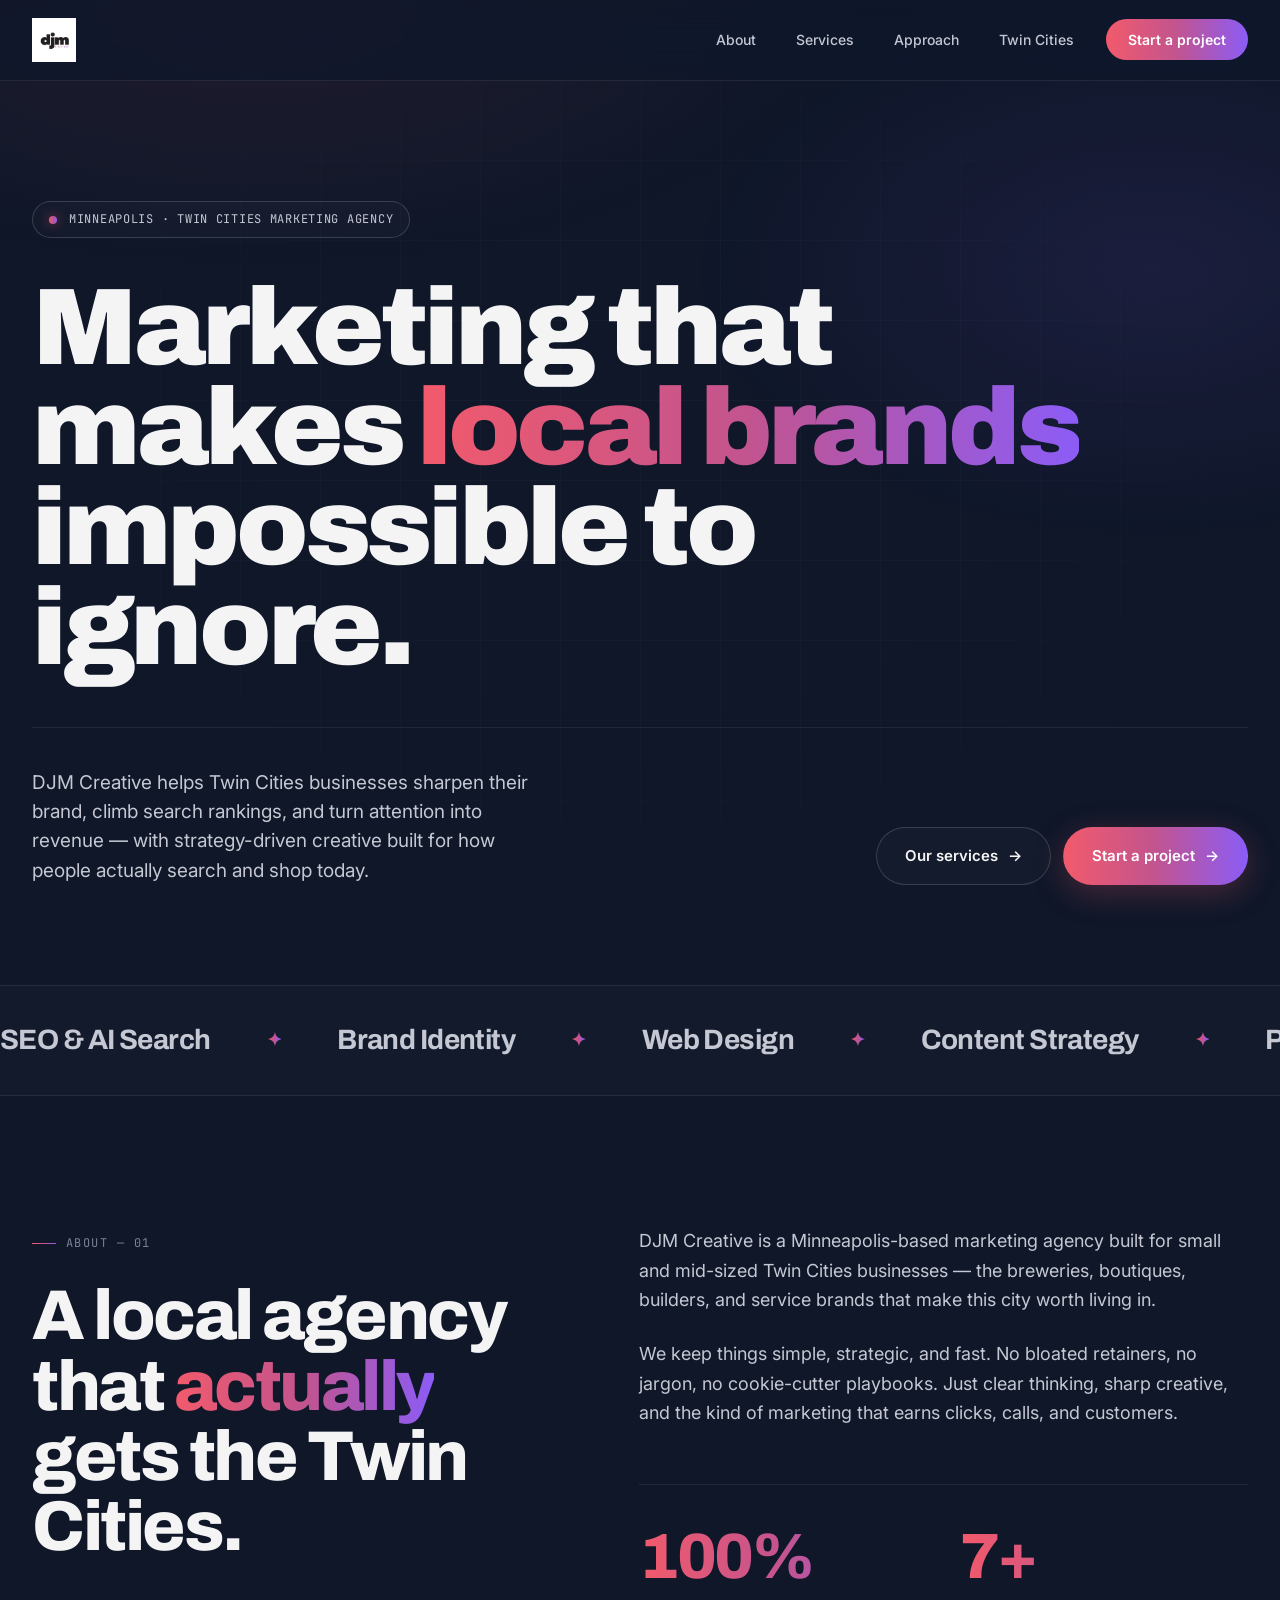
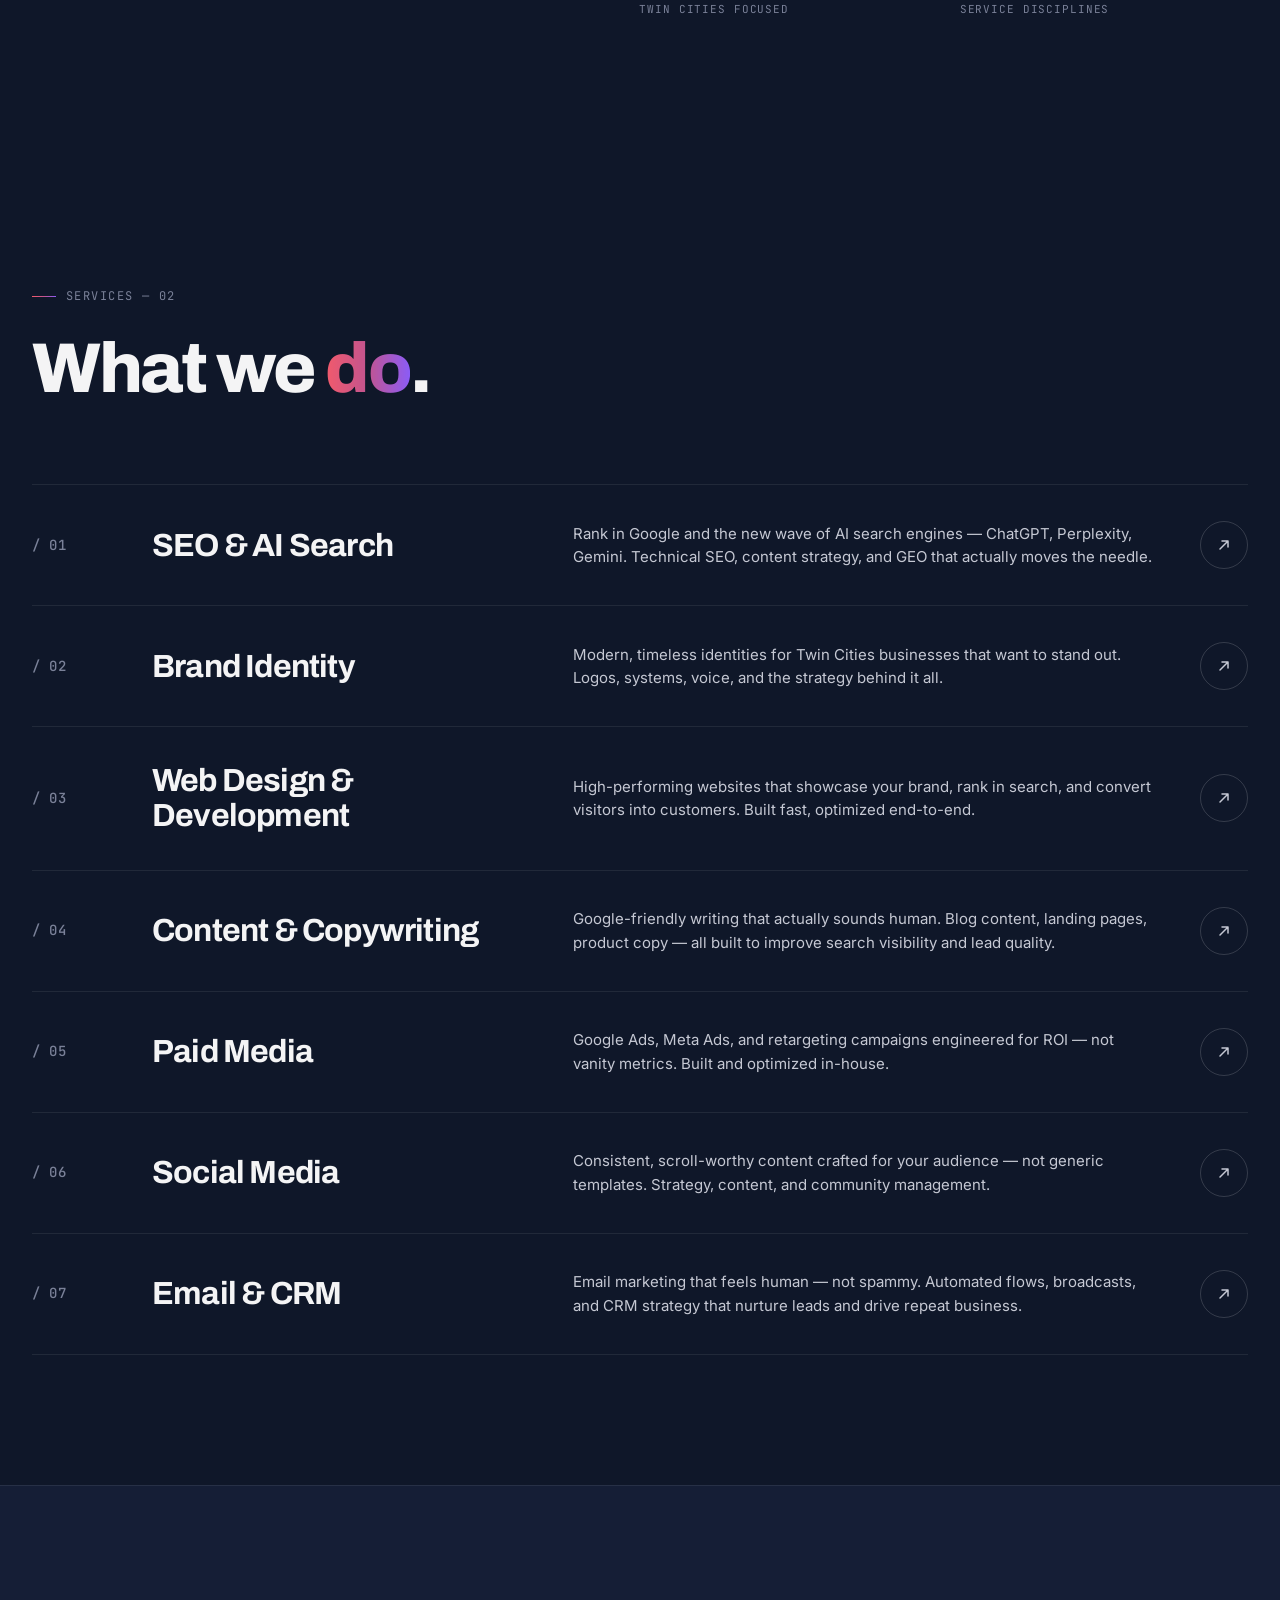
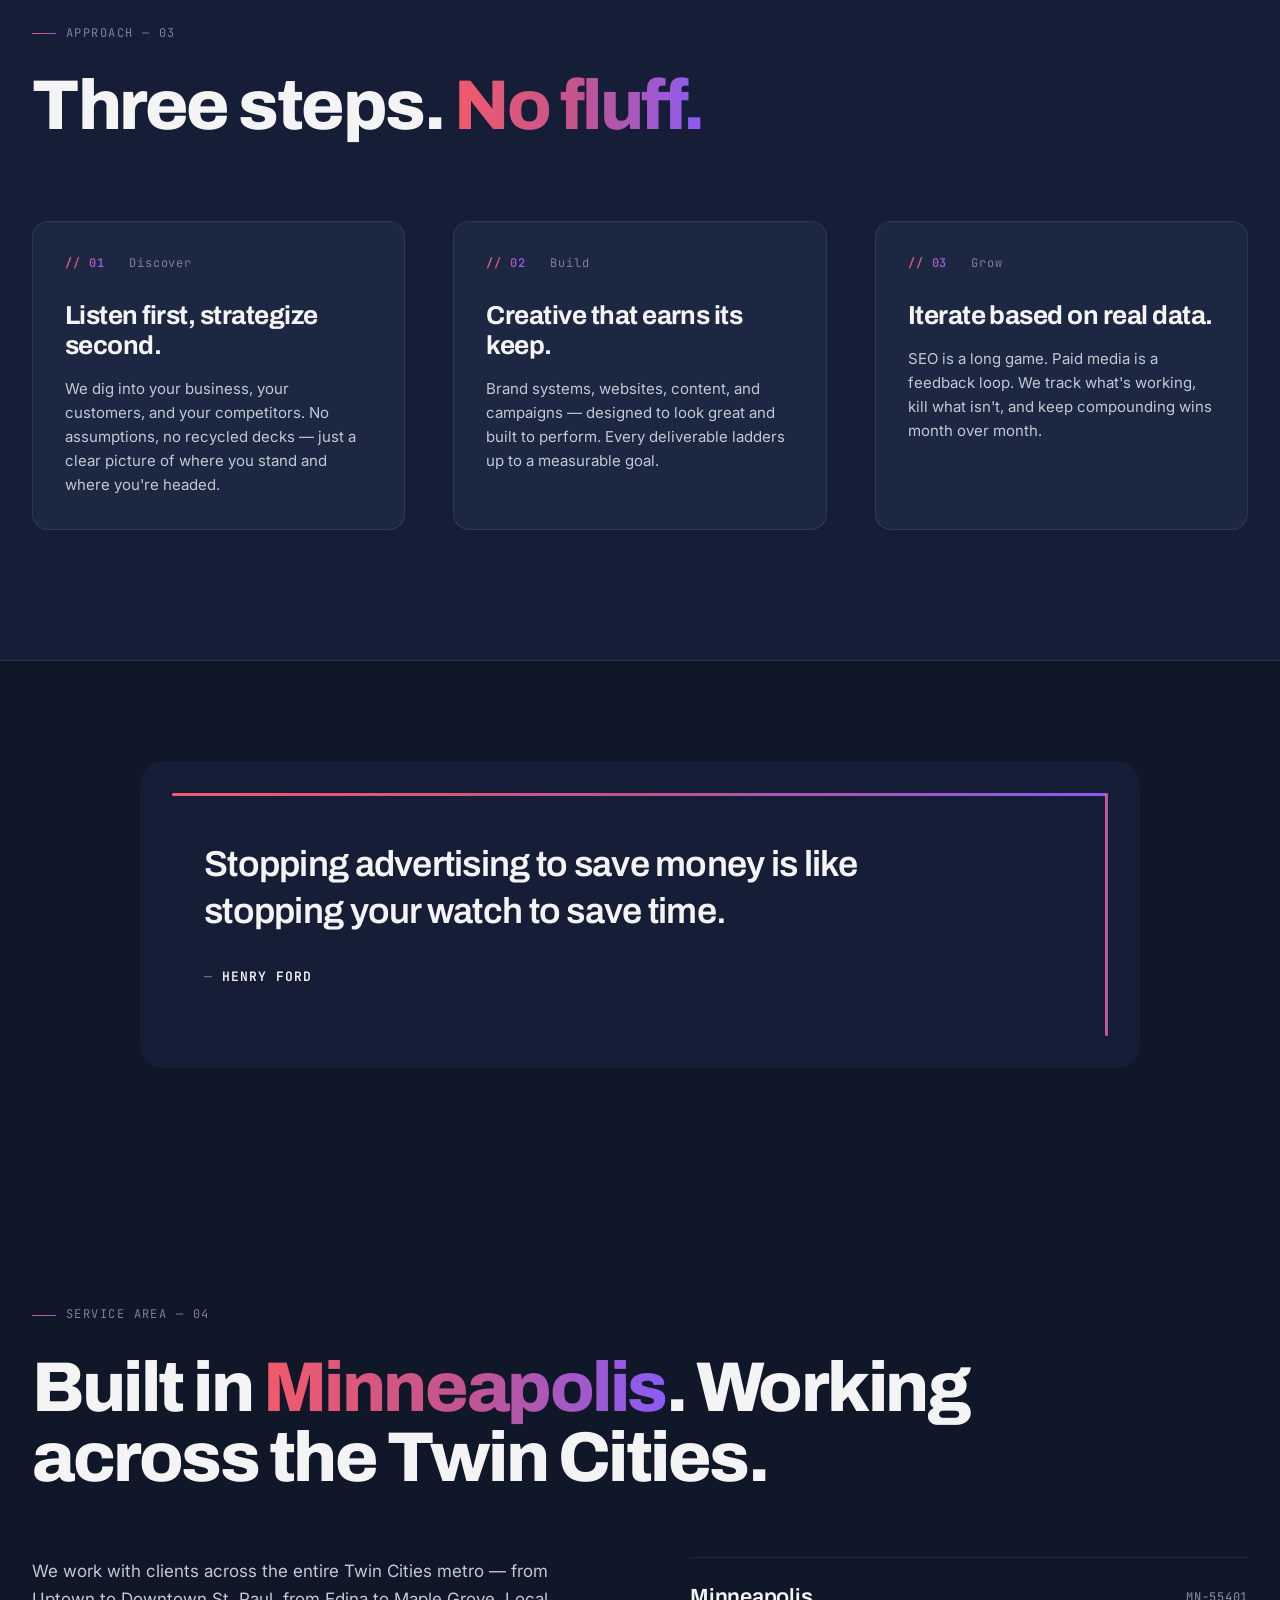
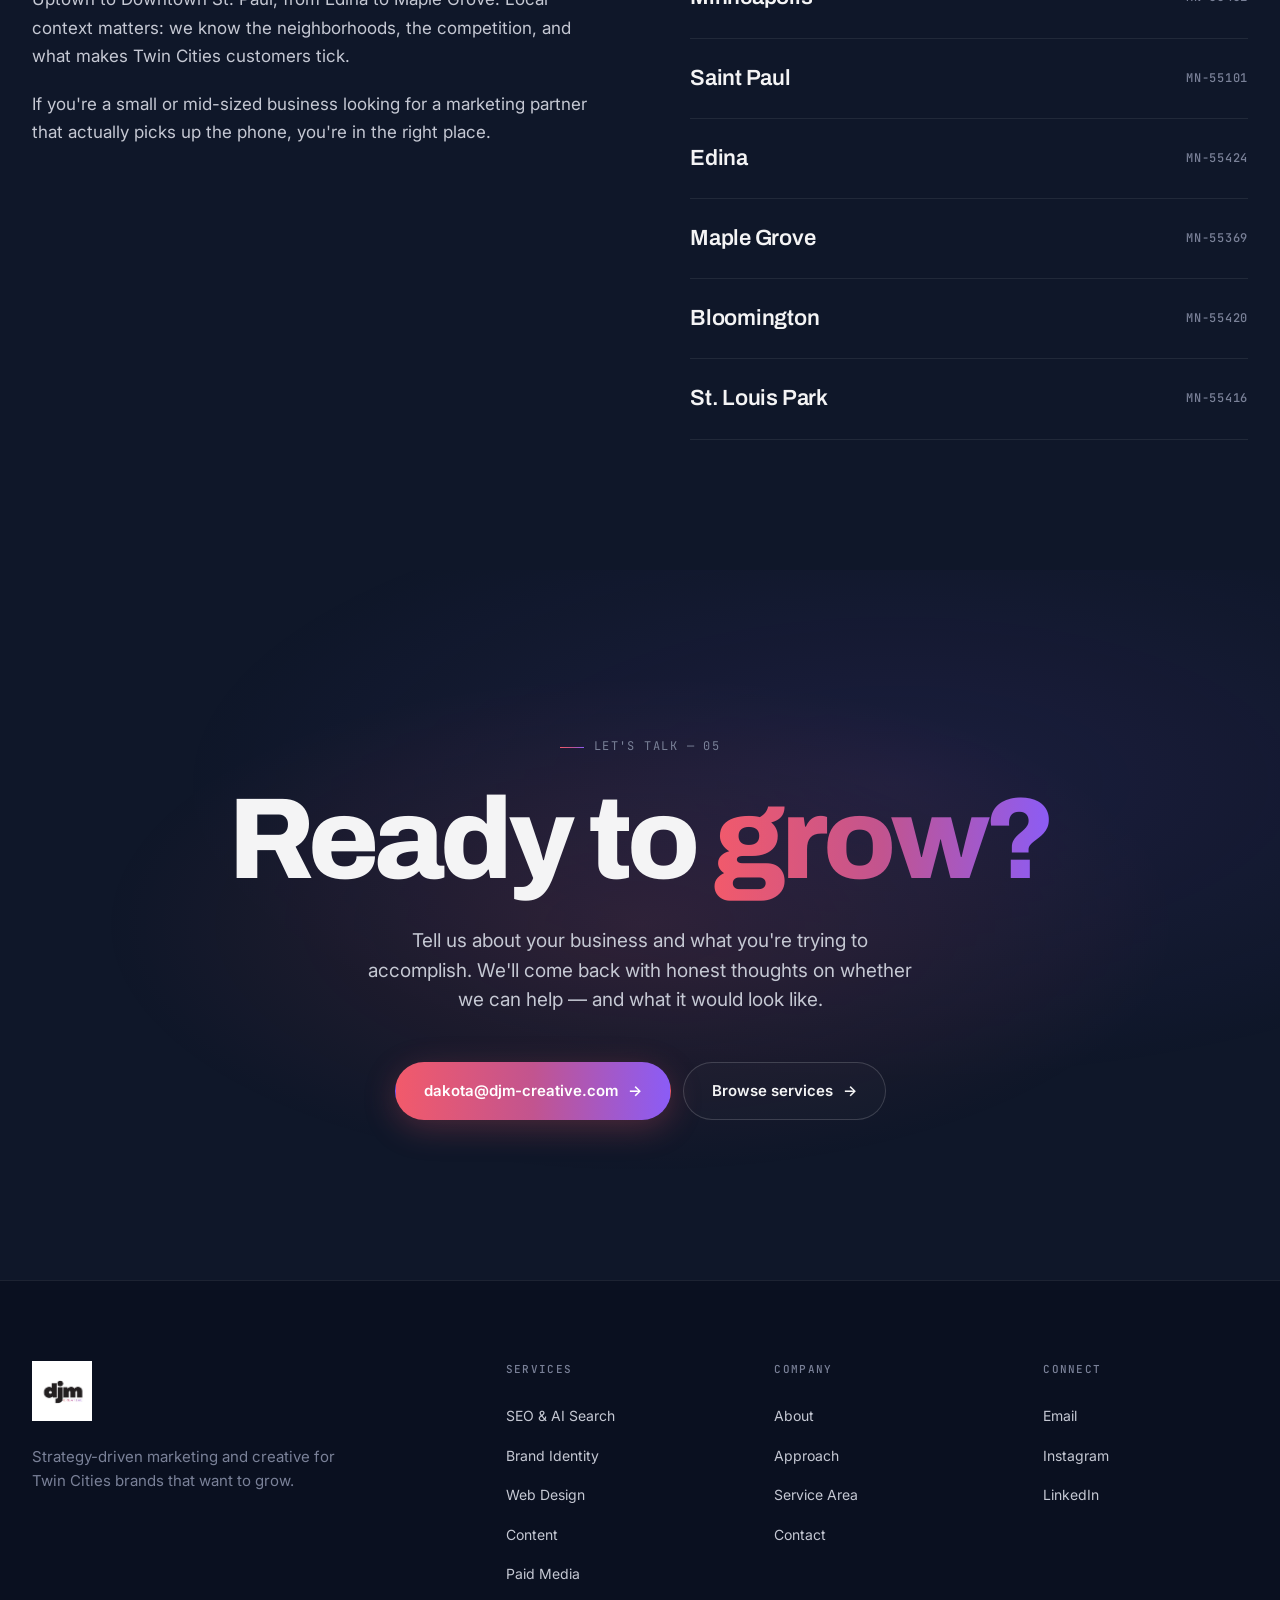
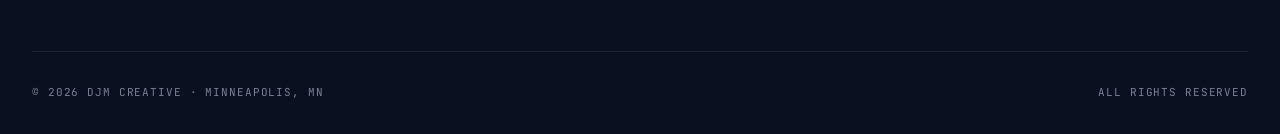
==== index.html @ 3db91ded "Add files via upload" ====
<!DOCTYPE html>
<html lang="en">
<head>
  <meta charset="UTF-8">
  <meta name="viewport" content="width=device-width, initial-scale=1.0">

  <!-- Primary SEO -->
  <title>DJM Creative | Minneapolis Marketing Agency for Twin Cities Brands</title>
  <meta name="description" content="DJM Creative is a Minneapolis marketing agency helping Twin Cities businesses grow through SEO, brand identity, web design, and content that converts. Strategy-driven creative for local brands.">
  <meta name="keywords" content="Minneapolis marketing agency, Twin Cities marketing, SEO Minneapolis, brand identity, web design Minneapolis, content marketing, local SEO, AI search optimization">
  <meta name="author" content="DJM Creative">
  <link rel="canonical" href="https://djm-creative.com/">

  <!-- Geo SEO -->
  <meta name="geo.region" content="US-MN">
  <meta name="geo.placename" content="Minneapolis">
  <meta name="geo.position" content="44.9778;-93.2650">
  <meta name="ICBM" content="44.9778, -93.2650">

  <!-- Open Graph -->
  <meta property="og:type" content="website">
  <meta property="og:url" content="https://djm-creative.com/">
  <meta property="og:title" content="DJM Creative | Minneapolis Marketing Agency">
  <meta property="og:description" content="Strategy-driven marketing and creative for Twin Cities businesses. SEO, branding, web design, and content that converts.">
  <meta property="og:site_name" content="DJM Creative">
  <meta property="og:locale" content="en_US">
  <meta property="og:image" content="https://djm-creative.com/assets/logo-dark.png">

  <!-- Twitter -->
  <meta name="twitter:card" content="summary_large_image">
  <meta name="twitter:title" content="DJM Creative | Minneapolis Marketing Agency">
  <meta name="twitter:description" content="Strategy-driven marketing and creative for Twin Cities businesses.">

  <meta name="robots" content="index, follow, max-image-preview:large">
  <meta name="theme-color" content="#0f1729">

  <link rel="icon" type="image/png" href="assets/logo-dark.png">

  <!-- Fonts: Bold geometric display + clean sans + monospace accent (echoes the logo's "CREATIVE" treatment) -->
  <link rel="preconnect" href="https://fonts.googleapis.com">
  <link rel="preconnect" href="https://fonts.gstatic.com" crossorigin>
  <link href="https://fonts.googleapis.com/css2?family=Archivo:wght@400;500;600;700;800;900&family=Inter:wght@300;400;500;600&family=JetBrains+Mono:wght@400;500;600&display=swap" rel="stylesheet">

  <!-- Structured Data: LocalBusiness -->
  <script type="application/ld+json">
  {
    "@context": "https://schema.org",
    "@type": "ProfessionalService",
    "name": "DJM Creative",
    "image": "https://djm-creative.com/assets/logo-dark.png",
    "url": "https://djm-creative.com/",
    "description": "Minneapolis marketing agency specializing in SEO, brand identity, web design, and content marketing for Twin Cities businesses.",
    "address": {
      "@type": "PostalAddress",
      "addressLocality": "Minneapolis",
      "addressRegion": "MN",
      "addressCountry": "US"
    },
    "geo": {
      "@type": "GeoCoordinates",
      "latitude": 44.9778,
      "longitude": -93.2650
    },
    "areaServed": [
      {"@type": "City", "name": "Minneapolis"},
      {"@type": "City", "name": "Saint Paul"},
      {"@type": "AdministrativeArea", "name": "Twin Cities"}
    ],
    "priceRange": "$$",
    "serviceType": ["SEO", "Brand Identity", "Web Design", "Content Marketing", "Social Media Marketing", "Email Marketing", "Paid Advertising"]
  }
  </script>

  <!-- Structured Data: Organization -->
  <script type="application/ld+json">
  {
    "@context": "https://schema.org",
    "@type": "Organization",
    "name": "DJM Creative",
    "url": "https://djm-creative.com/",
    "logo": "https://djm-creative.com/assets/logo-dark.png"
  }
  </script>

  <style>
    :root {
      --bg: #0f1729;
      --bg-soft: #151e36;
      --bg-elev: #1c2742;
      --line: rgba(255,255,255,0.08);
      --line-strong: rgba(255,255,255,0.16);
      --ink: #f4f4f5;
      --ink-soft: #c5c8d3;
      --ink-mute: #7a8198;
      --coral: #f25a6b;
      --purple: #8b5cf6;
      --gradient: linear-gradient(90deg, #f25a6b 0%, #c2548f 50%, #8b5cf6 100%);
      --gradient-soft: linear-gradient(135deg, rgba(242,90,107,0.12) 0%, rgba(139,92,246,0.12) 100%);
      --max: 1280px;
    }

    * { margin: 0; padding: 0; box-sizing: border-box; }
    html { scroll-behavior: smooth; }

    body {
      font-family: 'Inter', -apple-system, sans-serif;
      font-weight: 400;
      font-size: 16px;
      line-height: 1.6;
      color: var(--ink);
      background: var(--bg);
      -webkit-font-smoothing: antialiased;
      text-rendering: optimizeLegibility;
      overflow-x: hidden;
    }

    a { color: inherit; text-decoration: none; }
    img { max-width: 100%; display: block; }

    .container {
      max-width: var(--max);
      margin: 0 auto;
      padding: 0 32px;
    }

    .display {
      font-family: 'Archivo', sans-serif;
      font-weight: 800;
      letter-spacing: -0.035em;
      line-height: 0.95;
    }

    .mono {
      font-family: 'JetBrains Mono', monospace;
      font-weight: 500;
      letter-spacing: 0.04em;
      text-transform: uppercase;
      font-size: 12px;
    }

    .grad-text {
      background: var(--gradient);
      -webkit-background-clip: text;
      background-clip: text;
      -webkit-text-fill-color: transparent;
      color: transparent;
    }

    /* ─────────── BACKGROUND TEXTURE ─────────── */
    body::before {
      content: "";
      position: fixed;
      inset: 0;
      background-image:
        radial-gradient(ellipse 80% 50% at 20% 0%, rgba(242,90,107,0.08), transparent 60%),
        radial-gradient(ellipse 60% 50% at 90% 30%, rgba(139,92,246,0.10), transparent 60%);
      pointer-events: none;
      z-index: 0;
    }
    body::after {
      content: "";
      position: fixed;
      inset: 0;
      background-image:
        linear-gradient(rgba(255,255,255,0.025) 1px, transparent 1px),
        linear-gradient(90deg, rgba(255,255,255,0.025) 1px, transparent 1px);
      background-size: 80px 80px;
      pointer-events: none;
      z-index: 0;
      mask-image: radial-gradient(ellipse at center, black 30%, transparent 80%);
    }
    main, header.nav, footer { position: relative; z-index: 1; }

    /* ─────────── NAV ─────────── */
    header.nav {
      position: sticky;
      top: 0;
      z-index: 100;
      background: rgba(15, 23, 41, 0.75);
      backdrop-filter: blur(16px) saturate(140%);
      -webkit-backdrop-filter: blur(16px) saturate(140%);
      border-bottom: 1px solid var(--line);
    }
    .nav-inner {
      display: flex;
      justify-content: space-between;
      align-items: center;
      padding: 18px 32px;
      max-width: var(--max);
      margin: 0 auto;
    }
    .logo-wrap { display: flex; align-items: center; gap: 0; }
    .logo-wrap img { height: 44px; width: auto; }

    .nav-links {
      display: flex;
      gap: 8px;
      list-style: none;
      align-items: center;
    }
    .nav-links a {
      padding: 10px 16px;
      font-size: 14px;
      font-weight: 500;
      color: var(--ink-soft);
      border-radius: 8px;
      transition: all 0.2s;
    }
    .nav-links a:hover { color: var(--ink); background: var(--line); }
    .nav-cta {
      margin-left: 8px;
      padding: 12px 22px !important;
      background: var(--gradient);
      color: #fff !important;
      border-radius: 100px !important;
      font-weight: 600 !important;
      transition: transform 0.2s !important;
    }
    .nav-cta:hover { background: var(--gradient) !important; transform: translateY(-2px); }

    /* ─────────── HERO ─────────── */
    .hero {
      padding: 120px 0 100px;
      position: relative;
    }
    .hero-tag {
      display: inline-flex;
      align-items: center;
      gap: 12px;
      padding: 8px 16px;
      border: 1px solid var(--line-strong);
      border-radius: 100px;
      font-family: 'JetBrains Mono', monospace;
      font-size: 12px;
      letter-spacing: 0.06em;
      text-transform: uppercase;
      color: var(--ink-soft);
      margin-bottom: 40px;
      background: rgba(255,255,255,0.02);
    }
    .hero-tag .dot {
      width: 8px; height: 8px; border-radius: 50%;
      background: var(--gradient);
      box-shadow: 0 0 12px rgba(242,90,107,0.6);
    }
    h1.hero-title {
      font-family: 'Archivo', sans-serif;
      font-weight: 900;
      font-size: clamp(48px, 8.5vw, 124px);
      line-height: 0.92;
      letter-spacing: -0.04em;
      margin-bottom: 48px;
      max-width: 1100px;
    }
    .hero-row {
      display: grid;
      grid-template-columns: 1fr 1fr;
      gap: 80px;
      align-items: end;
      padding-top: 40px;
      border-top: 1px solid var(--line);
    }
    .hero-lede {
      font-size: 19px;
      line-height: 1.55;
      color: var(--ink-soft);
      max-width: 520px;
    }
    .hero-actions {
      display: flex;
      gap: 12px;
      justify-content: flex-end;
      flex-wrap: wrap;
    }
    .btn {
      display: inline-flex;
      align-items: center;
      gap: 10px;
      padding: 16px 28px;
      border-radius: 100px;
      font-size: 15px;
      font-weight: 600;
      transition: all 0.25s;
      cursor: pointer;
      border: 1px solid transparent;
    }
    .btn-primary {
      background: var(--gradient);
      color: #fff;
      box-shadow: 0 8px 32px rgba(242,90,107,0.25);
    }
    .btn-primary:hover {
      transform: translateY(-2px);
      box-shadow: 0 12px 40px rgba(242,90,107,0.4);
    }
    .btn-secondary {
      border-color: var(--line-strong);
      color: var(--ink);
      background: rgba(255,255,255,0.02);
    }
    .btn-secondary:hover {
      background: rgba(255,255,255,0.06);
      border-color: var(--ink-mute);
    }
    .btn .arrow { transition: transform 0.25s; }
    .btn:hover .arrow { transform: translateX(4px); }

    /* ─────────── MARQUEE ─────────── */
    .strip {
      border-top: 1px solid var(--line);
      border-bottom: 1px solid var(--line);
      padding: 32px 0;
      overflow: hidden;
      background: rgba(255,255,255,0.015);
    }
    .strip-track {
      display: flex;
      gap: 56px;
      animation: scroll 40s linear infinite;
      white-space: nowrap;
      width: max-content;
    }
    .strip-item {
      font-family: 'Archivo', sans-serif;
      font-weight: 700;
      font-size: 28px;
      letter-spacing: -0.02em;
      color: var(--ink-soft);
      display: flex;
      align-items: center;
      gap: 56px;
    }
    .strip-item::after {
      content: "✦";
      font-size: 18px;
      background: var(--gradient);
      -webkit-background-clip: text;
      background-clip: text;
      -webkit-text-fill-color: transparent;
    }
    @keyframes scroll {
      to { transform: translateX(-50%); }
    }

    /* ─────────── SECTIONS ─────────── */
    section { padding: 130px 0; position: relative; }

    .eyebrow {
      display: inline-flex;
      align-items: center;
      gap: 10px;
      font-family: 'JetBrains Mono', monospace;
      font-size: 12px;
      letter-spacing: 0.12em;
      text-transform: uppercase;
      color: var(--ink-mute);
      margin-bottom: 28px;
    }
    .eyebrow::before {
      content: "";
      width: 24px;
      height: 1px;
      background: var(--gradient);
    }
    h2.section-title {
      font-family: 'Archivo', sans-serif;
      font-weight: 800;
      font-size: clamp(40px, 5.5vw, 80px);
      line-height: 1.0;
      letter-spacing: -0.035em;
      max-width: 980px;
    }

    /* ─────────── ABOUT ─────────── */
    .about-grid {
      display: grid;
      grid-template-columns: 1fr 1.2fr;
      gap: 100px;
      align-items: start;
    }
    .about-body p {
      font-size: 18px;
      line-height: 1.65;
      color: var(--ink-soft);
      margin-bottom: 24px;
    }
    .about-stats {
      display: grid;
      grid-template-columns: 1fr 1fr;
      gap: 32px;
      margin-top: 56px;
      padding-top: 40px;
      border-top: 1px solid var(--line);
    }
    .stat-num {
      font-family: 'Archivo', sans-serif;
      font-weight: 800;
      font-size: 64px;
      line-height: 1;
      letter-spacing: -0.04em;
      margin-bottom: 12px;
    }
    .stat-label {
      font-family: 'JetBrains Mono', monospace;
      font-size: 11px;
      color: var(--ink-mute);
      letter-spacing: 0.08em;
      text-transform: uppercase;
    }

    /* ─────────── SERVICES ─────────── */
    .services-header {
      display: flex;
      justify-content: space-between;
      align-items: end;
      gap: 64px;
      margin-bottom: 80px;
      flex-wrap: wrap;
    }
    .services-list {
      border-top: 1px solid var(--line);
    }
    .service-row {
      display: grid;
      grid-template-columns: 80px 1.3fr 2fr auto;
      gap: 40px;
      padding: 36px 0;
      border-bottom: 1px solid var(--line);
      align-items: center;
      transition: padding 0.35s, background 0.35s;
      cursor: pointer;
      position: relative;
    }
    .service-row:hover {
      padding-left: 20px;
      background: linear-gradient(90deg, rgba(255,255,255,0.02), transparent);
    }
    .service-row::before {
      content: "";
      position: absolute;
      left: 0; top: 50%;
      transform: translateY(-50%) scaleY(0);
      width: 3px;
      height: 65%;
      background: var(--gradient);
      transition: transform 0.35s;
      transform-origin: center;
    }
    .service-row:hover::before { transform: translateY(-50%) scaleY(1); }
    .service-num {
      font-family: 'JetBrains Mono', monospace;
      font-size: 14px;
      color: var(--ink-mute);
      letter-spacing: 0.05em;
    }
    .service-title {
      font-family: 'Archivo', sans-serif;
      font-weight: 700;
      font-size: 32px;
      letter-spacing: -0.025em;
      line-height: 1.1;
    }
    .service-desc {
      font-size: 15px;
      color: var(--ink-soft);
      line-height: 1.55;
    }
    .service-arrow {
      width: 48px;
      height: 48px;
      border: 1px solid var(--line-strong);
      border-radius: 50%;
      display: flex;
      align-items: center;
      justify-content: center;
      transition: all 0.35s;
      flex-shrink: 0;
      color: var(--ink-soft);
    }
    .service-row:hover .service-arrow {
      background: var(--gradient);
      color: #fff;
      border-color: transparent;
      transform: rotate(-45deg);
    }

    /* ─────────── APPROACH ─────────── */
    .approach {
      background: var(--bg-soft);
      border-top: 1px solid var(--line);
      border-bottom: 1px solid var(--line);
    }
    .approach-steps {
      display: grid;
      grid-template-columns: repeat(3, 1fr);
      gap: 48px;
      margin-top: 80px;
    }
    .approach-step {
      padding: 32px;
      background: var(--bg-elev);
      border: 1px solid var(--line);
      border-radius: 16px;
      position: relative;
      overflow: hidden;
      transition: transform 0.3s, border-color 0.3s;
    }
    .approach-step:hover {
      transform: translateY(-4px);
      border-color: var(--line-strong);
    }
    .approach-step::after {
      content: "";
      position: absolute;
      top: 0; left: 0; right: 0;
      height: 2px;
      background: var(--gradient);
      transform: scaleX(0);
      transform-origin: left;
      transition: transform 0.4s;
    }
    .approach-step:hover::after { transform: scaleX(1); }
    .step-num {
      font-family: 'JetBrains Mono', monospace;
      font-size: 12px;
      letter-spacing: 0.08em;
      margin-bottom: 28px;
      display: block;
      color: var(--ink-mute);
    }
    .step-num span {
      background: var(--gradient);
      -webkit-background-clip: text;
      background-clip: text;
      -webkit-text-fill-color: transparent;
      font-weight: 600;
    }
    .step-title {
      font-family: 'Archivo', sans-serif;
      font-weight: 700;
      font-size: 26px;
      letter-spacing: -0.02em;
      margin-bottom: 16px;
      line-height: 1.15;
    }
    .step-desc {
      font-size: 15px;
      color: var(--ink-soft);
      line-height: 1.6;
    }

    /* ─────────── QUOTE BLOCK ─────────── */
    .quote-section {
      padding: 100px 0;
    }
    .quote-card {
      max-width: 1000px;
      margin: 0 auto;
      padding: 80px 64px;
      background: var(--bg-soft);
      border-radius: 24px;
      position: relative;
      overflow: hidden;
    }
    .quote-card::before {
      content: "";
      position: absolute;
      top: 32px;
      left: 32px;
      right: 32px;
      height: 3px;
      background: var(--gradient);
      border-radius: 3px;
    }
    .quote-card::after {
      content: "";
      position: absolute;
      top: 32px;
      right: 32px;
      bottom: 32px;
      width: 3px;
      background: var(--gradient);
      border-radius: 3px;
    }
    .quote-text {
      font-family: 'Archivo', sans-serif;
      font-weight: 600;
      font-size: clamp(24px, 3vw, 36px);
      line-height: 1.3;
      letter-spacing: -0.02em;
      max-width: 720px;
      margin-bottom: 32px;
    }
    .quote-author {
      font-family: 'JetBrains Mono', monospace;
      font-size: 13px;
      letter-spacing: 0.08em;
      text-transform: uppercase;
      color: var(--ink-mute);
    }
    .quote-author span {
      color: var(--ink);
      font-weight: 600;
    }

    /* ─────────── LOCATIONS ─────────── */
    .locations-grid {
      display: grid;
      grid-template-columns: 1fr 1fr;
      gap: 100px;
      align-items: start;
      margin-top: 64px;
    }
    .location-item {
      display: flex;
      justify-content: space-between;
      align-items: center;
      padding: 22px 0;
      border-bottom: 1px solid var(--line);
      font-family: 'Archivo', sans-serif;
      font-weight: 600;
      font-size: 22px;
      letter-spacing: -0.01em;
    }
    .location-item:first-child { border-top: 1px solid var(--line); }
    .location-item span {
      color: var(--ink-mute);
      font-size: 12px;
      font-family: 'JetBrains Mono', monospace;
      letter-spacing: 0.06em;
      text-transform: uppercase;
      font-weight: 500;
    }
    .locations-copy p {
      font-size: 17px;
      line-height: 1.65;
      color: var(--ink-soft);
      margin-bottom: 20px;
    }

    /* ─────────── CTA ─────────── */
    .cta {
      padding: 160px 0;
      text-align: center;
      position: relative;
      overflow: hidden;
    }
    .cta::before {
      content: "";
      position: absolute;
      inset: 0;
      background:
        radial-gradient(ellipse 60% 50% at 50% 50%, rgba(242,90,107,0.12), transparent 70%),
        radial-gradient(ellipse 80% 60% at 70% 30%, rgba(139,92,246,0.10), transparent 70%);
      pointer-events: none;
    }
    .cta-inner { position: relative; }
    .cta-title {
      font-family: 'Archivo', sans-serif;
      font-weight: 800;
      font-size: clamp(48px, 9vw, 132px);
      line-height: 0.95;
      letter-spacing: -0.04em;
      margin-bottom: 32px;
    }
    .cta-sub {
      font-size: 19px;
      color: var(--ink-soft);
      max-width: 560px;
      margin: 0 auto 48px;
      line-height: 1.55;
    }
    .cta-actions {
      display: flex;
      gap: 12px;
      justify-content: center;
      flex-wrap: wrap;
    }

    /* ─────────── FOOTER ─────────── */
    footer {
      background: #0a1020;
      padding: 80px 0 32px;
      border-top: 1px solid var(--line);
    }
    .footer-grid {
      display: grid;
      grid-template-columns: 2fr 1fr 1fr 1fr;
      gap: 64px;
      padding-bottom: 64px;
      border-bottom: 1px solid var(--line);
    }
    .footer-brand img { height: 60px; margin-bottom: 24px; }
    .footer-tagline {
      font-size: 15px;
      color: var(--ink-mute);
      max-width: 320px;
      line-height: 1.6;
    }
    .footer-col h4 {
      font-family: 'JetBrains Mono', monospace;
      font-size: 11px;
      letter-spacing: 0.12em;
      text-transform: uppercase;
      color: var(--ink-mute);
      margin-bottom: 24px;
      font-weight: 500;
    }
    .footer-col ul { list-style: none; display: flex; flex-direction: column; gap: 14px; }
    .footer-col a {
      font-size: 14px;
      color: var(--ink-soft);
      transition: color 0.2s;
    }
    .footer-col a:hover {
      background: var(--gradient);
      -webkit-background-clip: text;
      background-clip: text;
      -webkit-text-fill-color: transparent;
    }
    .footer-base {
      display: flex;
      justify-content: space-between;
      padding-top: 32px;
      font-family: 'JetBrains Mono', monospace;
      font-size: 11px;
      letter-spacing: 0.08em;
      text-transform: uppercase;
      color: var(--ink-mute);
      flex-wrap: wrap;
      gap: 16px;
    }

    /* ─────────── RESPONSIVE ─────────── */
    @media (max-width: 960px) {
      .nav-links li:not(.cta-li) { display: none; }
      .hero { padding: 64px 0 64px; }
      .hero-row { grid-template-columns: 1fr; gap: 32px; }
      .hero-actions { justify-content: flex-start; }
      .about-grid { grid-template-columns: 1fr; gap: 48px; }
      .services-header { flex-direction: column; align-items: flex-start; }
      .service-row { grid-template-columns: 40px 1fr; gap: 16px; padding: 28px 0; }
      .service-row .service-desc, .service-row .service-arrow { display: none; }
      .service-title { font-size: 26px; }
      .approach-steps { grid-template-columns: 1fr; gap: 24px; margin-top: 56px; }
      .locations-grid { grid-template-columns: 1fr; gap: 48px; }
      .footer-grid { grid-template-columns: 1fr 1fr; gap: 32px; }
      .quote-card { padding: 56px 32px; }
      section { padding: 80px 0; }
      .container { padding: 0 24px; }
      .nav-inner { padding: 14px 24px; }
      .about-stats { gap: 20px; }
      .stat-num { font-size: 44px; }
    }
    @media (max-width: 540px) {
      .footer-grid { grid-template-columns: 1fr; }
      .about-stats { grid-template-columns: 1fr 1fr; }
      .hero-actions { width: 100%; }
      .btn { flex: 1; justify-content: center; }
    }
  </style>
</head>
<body>

  <!-- ─────────── NAV ─────────── -->
  <header class="nav">
    <div class="nav-inner">
      <a href="#" class="logo-wrap" aria-label="DJM Creative home">
        <img src="assets/logo-light.png" alt="DJM Creative">
      </a>
      <nav aria-label="Primary">
        <ul class="nav-links">
          <li><a href="#about">About</a></li>
          <li><a href="#services">Services</a></li>
          <li><a href="#approach">Approach</a></li>
          <li><a href="#locations">Twin Cities</a></li>
          <li class="cta-li"><a href="#contact" class="nav-cta">Start a project</a></li>
        </ul>
      </nav>
    </div>
  </header>

  <main>

    <!-- ─────────── HERO ─────────── -->
    <section class="hero" aria-label="Introduction">
      <div class="container">
        <div class="hero-tag">
          <span class="dot"></span>
          <span>Minneapolis · Twin Cities Marketing Agency</span>
        </div>
        <h1 class="hero-title">
          Marketing that makes <span class="grad-text">local brands</span> impossible to ignore.
        </h1>
        <div class="hero-row">
          <p class="hero-lede">
            DJM Creative helps Twin Cities businesses sharpen their brand, climb search rankings,
            and turn attention into revenue — with strategy-driven creative built for how people
            actually search and shop today.
          </p>
          <div class="hero-actions">
            <a href="#services" class="btn btn-secondary">
              Our services <span class="arrow">→</span>
            </a>
            <a href="#contact" class="btn btn-primary">
              Start a project <span class="arrow">→</span>
            </a>
          </div>
        </div>
      </div>
    </section>

    <!-- ─────────── MARQUEE ─────────── -->
    <div class="strip" aria-hidden="true">
      <div class="strip-track">
        <span class="strip-item">SEO &amp; AI Search</span>
        <span class="strip-item">Brand Identity</span>
        <span class="strip-item">Web Design</span>
        <span class="strip-item">Content Strategy</span>
        <span class="strip-item">Paid Media</span>
        <span class="strip-item">Email Marketing</span>
        <span class="strip-item">Creative Production</span>
        <span class="strip-item">Social Media</span>
        <span class="strip-item">SEO &amp; AI Search</span>
        <span class="strip-item">Brand Identity</span>
        <span class="strip-item">Web Design</span>
        <span class="strip-item">Content Strategy</span>
        <span class="strip-item">Paid Media</span>
        <span class="strip-item">Email Marketing</span>
        <span class="strip-item">Creative Production</span>
        <span class="strip-item">Social Media</span>
      </div>
    </div>

    <!-- ─────────── ABOUT ─────────── -->
    <section id="about" aria-label="About DJM Creative">
      <div class="container">
        <div class="about-grid">
          <div>
            <span class="eyebrow">About — 01</span>
            <h2 class="section-title">A local agency that <span class="grad-text">actually</span> gets the Twin Cities.</h2>
          </div>
          <div class="about-body">
            <p>
              DJM Creative is a Minneapolis-based marketing agency built for small and mid-sized
              Twin Cities businesses — the breweries, boutiques, builders, and service brands
              that make this city worth living in.
            </p>
            <p>
              We keep things simple, strategic, and fast. No bloated retainers, no jargon,
              no cookie-cutter playbooks. Just clear thinking, sharp creative, and the kind
              of marketing that earns clicks, calls, and customers.
            </p>
            <div class="about-stats">
              <div>
                <div class="stat-num grad-text">100%</div>
                <div class="stat-label">Twin Cities focused</div>
              </div>
              <div>
                <div class="stat-num grad-text">7+</div>
                <div class="stat-label">Service disciplines</div>
              </div>
            </div>
          </div>
        </div>
      </div>
    </section>

    <!-- ─────────── SERVICES ─────────── -->
    <section id="services" aria-label="Services">
      <div class="container">
        <div class="services-header">
          <div>
            <span class="eyebrow">Services — 02</span>
            <h2 class="section-title">What we <span class="grad-text">do</span>.</h2>
          </div>
        </div>

        <div class="services-list" role="list">
          <article class="service-row" role="listitem">
            <span class="service-num mono">/ 01</span>
            <h3 class="service-title">SEO &amp; AI Search</h3>
            <p class="service-desc">Rank in Google and the new wave of AI search engines — ChatGPT, Perplexity, Gemini. Technical SEO, content strategy, and GEO that actually moves the needle.</p>
            <div class="service-arrow" aria-hidden="true">
              <svg width="14" height="14" viewBox="0 0 14 14" fill="none"><path d="M3 11L11 3M11 3H5M11 3V9" stroke="currentColor" stroke-width="1.5" stroke-linecap="round" stroke-linejoin="round"/></svg>
            </div>
          </article>

          <article class="service-row" role="listitem">
            <span class="service-num mono">/ 02</span>
            <h3 class="service-title">Brand Identity</h3>
            <p class="service-desc">Modern, timeless identities for Twin Cities businesses that want to stand out. Logos, systems, voice, and the strategy behind it all.</p>
            <div class="service-arrow" aria-hidden="true">
              <svg width="14" height="14" viewBox="0 0 14 14" fill="none"><path d="M3 11L11 3M11 3H5M11 3V9" stroke="currentColor" stroke-width="1.5" stroke-linecap="round" stroke-linejoin="round"/></svg>
            </div>
          </article>

          <article class="service-row" role="listitem">
            <span class="service-num mono">/ 03</span>
            <h3 class="service-title">Web Design &amp; Development</h3>
            <p class="service-desc">High-performing websites that showcase your brand, rank in search, and convert visitors into customers. Built fast, optimized end-to-end.</p>
            <div class="service-arrow" aria-hidden="true">
              <svg width="14" height="14" viewBox="0 0 14 14" fill="none"><path d="M3 11L11 3M11 3H5M11 3V9" stroke="currentColor" stroke-width="1.5" stroke-linecap="round" stroke-linejoin="round"/></svg>
            </div>
          </article>

          <article class="service-row" role="listitem">
            <span class="service-num mono">/ 04</span>
            <h3 class="service-title">Content &amp; Copywriting</h3>
            <p class="service-desc">Google-friendly writing that actually sounds human. Blog content, landing pages, product copy — all built to improve search visibility and lead quality.</p>
            <div class="service-arrow" aria-hidden="true">
              <svg width="14" height="14" viewBox="0 0 14 14" fill="none"><path d="M3 11L11 3M11 3H5M11 3V9" stroke="currentColor" stroke-width="1.5" stroke-linecap="round" stroke-linejoin="round"/></svg>
            </div>
          </article>

          <article class="service-row" role="listitem">
            <span class="service-num mono">/ 05</span>
            <h3 class="service-title">Paid Media</h3>
            <p class="service-desc">Google Ads, Meta Ads, and retargeting campaigns engineered for ROI — not vanity metrics. Built and optimized in-house.</p>
            <div class="service-arrow" aria-hidden="true">
              <svg width="14" height="14" viewBox="0 0 14 14" fill="none"><path d="M3 11L11 3M11 3H5M11 3V9" stroke="currentColor" stroke-width="1.5" stroke-linecap="round" stroke-linejoin="round"/></svg>
            </div>
          </article>

          <article class="service-row" role="listitem">
            <span class="service-num mono">/ 06</span>
            <h3 class="service-title">Social Media</h3>
            <p class="service-desc">Consistent, scroll-worthy content crafted for your audience — not generic templates. Strategy, content, and community management.</p>
            <div class="service-arrow" aria-hidden="true">
              <svg width="14" height="14" viewBox="0 0 14 14" fill="none"><path d="M3 11L11 3M11 3H5M11 3V9" stroke="currentColor" stroke-width="1.5" stroke-linecap="round" stroke-linejoin="round"/></svg>
            </div>
          </article>

          <article class="service-row" role="listitem">
            <span class="service-num mono">/ 07</span>
            <h3 class="service-title">Email &amp; CRM</h3>
            <p class="service-desc">Email marketing that feels human — not spammy. Automated flows, broadcasts, and CRM strategy that nurture leads and drive repeat business.</p>
            <div class="service-arrow" aria-hidden="true">
              <svg width="14" height="14" viewBox="0 0 14 14" fill="none"><path d="M3 11L11 3M11 3H5M11 3V9" stroke="currentColor" stroke-width="1.5" stroke-linecap="round" stroke-linejoin="round"/></svg>
            </div>
          </article>
        </div>
      </div>
    </section>

    <!-- ─────────── APPROACH ─────────── -->
    <section id="approach" class="approach" aria-label="Our approach">
      <div class="container">
        <span class="eyebrow">Approach — 03</span>
        <h2 class="section-title">Three steps. <span class="grad-text">No fluff.</span></h2>

        <div class="approach-steps">
          <div class="approach-step">
            <span class="step-num"><span>// 01</span> &nbsp; Discover</span>
            <h3 class="step-title">Listen first, strategize second.</h3>
            <p class="step-desc">We dig into your business, your customers, and your competitors. No assumptions, no recycled decks — just a clear picture of where you stand and where you're headed.</p>
          </div>
          <div class="approach-step">
            <span class="step-num"><span>// 02</span> &nbsp; Build</span>
            <h3 class="step-title">Creative that earns its keep.</h3>
            <p class="step-desc">Brand systems, websites, content, and campaigns — designed to look great and built to perform. Every deliverable ladders up to a measurable goal.</p>
          </div>
          <div class="approach-step">
            <span class="step-num"><span>// 03</span> &nbsp; Grow</span>
            <h3 class="step-title">Iterate based on real data.</h3>
            <p class="step-desc">SEO is a long game. Paid media is a feedback loop. We track what's working, kill what isn't, and keep compounding wins month over month.</p>
          </div>
        </div>
      </div>
    </section>

    <!-- ─────────── QUOTE ─────────── -->
    <section class="quote-section" aria-label="Quote">
      <div class="container">
        <div class="quote-card">
          <p class="quote-text">Stopping advertising to save money is like stopping your watch to save time.</p>
          <p class="quote-author">— <span>Henry Ford</span></p>
        </div>
      </div>
    </section>

    <!-- ─────────── LOCATIONS ─────────── -->
    <section id="locations" aria-label="Service area">
      <div class="container">
        <span class="eyebrow">Service Area — 04</span>
        <h2 class="section-title">Built in <span class="grad-text">Minneapolis</span>. Working across the Twin Cities.</h2>

        <div class="locations-grid">
          <div class="locations-copy">
            <p>
              We work with clients across the entire Twin Cities metro — from Uptown to
              Downtown St. Paul, from Edina to Maple Grove. Local context matters: we know
              the neighborhoods, the competition, and what makes Twin Cities customers tick.
            </p>
            <p>
              If you're a small or mid-sized business looking for a marketing partner that
              actually picks up the phone, you're in the right place.
            </p>
          </div>
          <div class="locations-list">
            <div class="location-item">Minneapolis <span>MN-55401</span></div>
            <div class="location-item">Saint Paul <span>MN-55101</span></div>
            <div class="location-item">Edina <span>MN-55424</span></div>
            <div class="location-item">Maple Grove <span>MN-55369</span></div>
            <div class="location-item">Bloomington <span>MN-55420</span></div>
            <div class="location-item">St. Louis Park <span>MN-55416</span></div>
          </div>
        </div>
      </div>
    </section>

    <!-- ─────────── CTA ─────────── -->
    <section id="contact" class="cta" aria-label="Contact">
      <div class="container cta-inner">
        <span class="eyebrow" style="justify-content:center;">Let's talk — 05</span>
        <h1 class="cta-title">Ready to <span class="grad-text">grow?</span></h1>
        <p class="cta-sub">
          Tell us about your business and what you're trying to accomplish. We'll come back
          with honest thoughts on whether we can help — and what it would look like.
        </p>
        <div class="cta-actions">
          <a href="mailto:dakota@djm-creative.com" class="btn btn-primary">
            dakota@djm-creative.com <span class="arrow">→</span>
          </a>
          <a href="#services" class="btn btn-secondary">
            Browse services <span class="arrow">→</span>
          </a>
        </div>
      </div>
    </section>

  </main>

  <!-- ─────────── FOOTER ─────────── -->
  <footer>
    <div class="container">
      <div class="footer-grid">
        <div class="footer-brand">
          <img src="assets/logo-light.png" alt="DJM Creative">
          <p class="footer-tagline">Strategy-driven marketing and creative for Twin Cities brands that want to grow.</p>
        </div>
        <div class="footer-col">
          <h4>Services</h4>
          <ul>
            <li><a href="#services">SEO &amp; AI Search</a></li>
            <li><a href="#services">Brand Identity</a></li>
            <li><a href="#services">Web Design</a></li>
            <li><a href="#services">Content</a></li>
            <li><a href="#services">Paid Media</a></li>
          </ul>
        </div>
        <div class="footer-col">
          <h4>Company</h4>
          <ul>
            <li><a href="#about">About</a></li>
            <li><a href="#approach">Approach</a></li>
            <li><a href="#locations">Service Area</a></li>
            <li><a href="#contact">Contact</a></li>
          </ul>
        </div>
        <div class="footer-col">
          <h4>Connect</h4>
          <ul>
            <li><a href="mailto:dakota@djm-creative.com">Email</a></li>
            <li><a href="#">Instagram</a></li>
            <li><a href="#">LinkedIn</a></li>
          </ul>
        </div>
      </div>
      <div class="footer-base">
        <span>© 2026 DJM Creative · Minneapolis, MN</span>
        <span>All rights reserved</span>
      </div>
    </div>
  </footer>

</body>
</html>
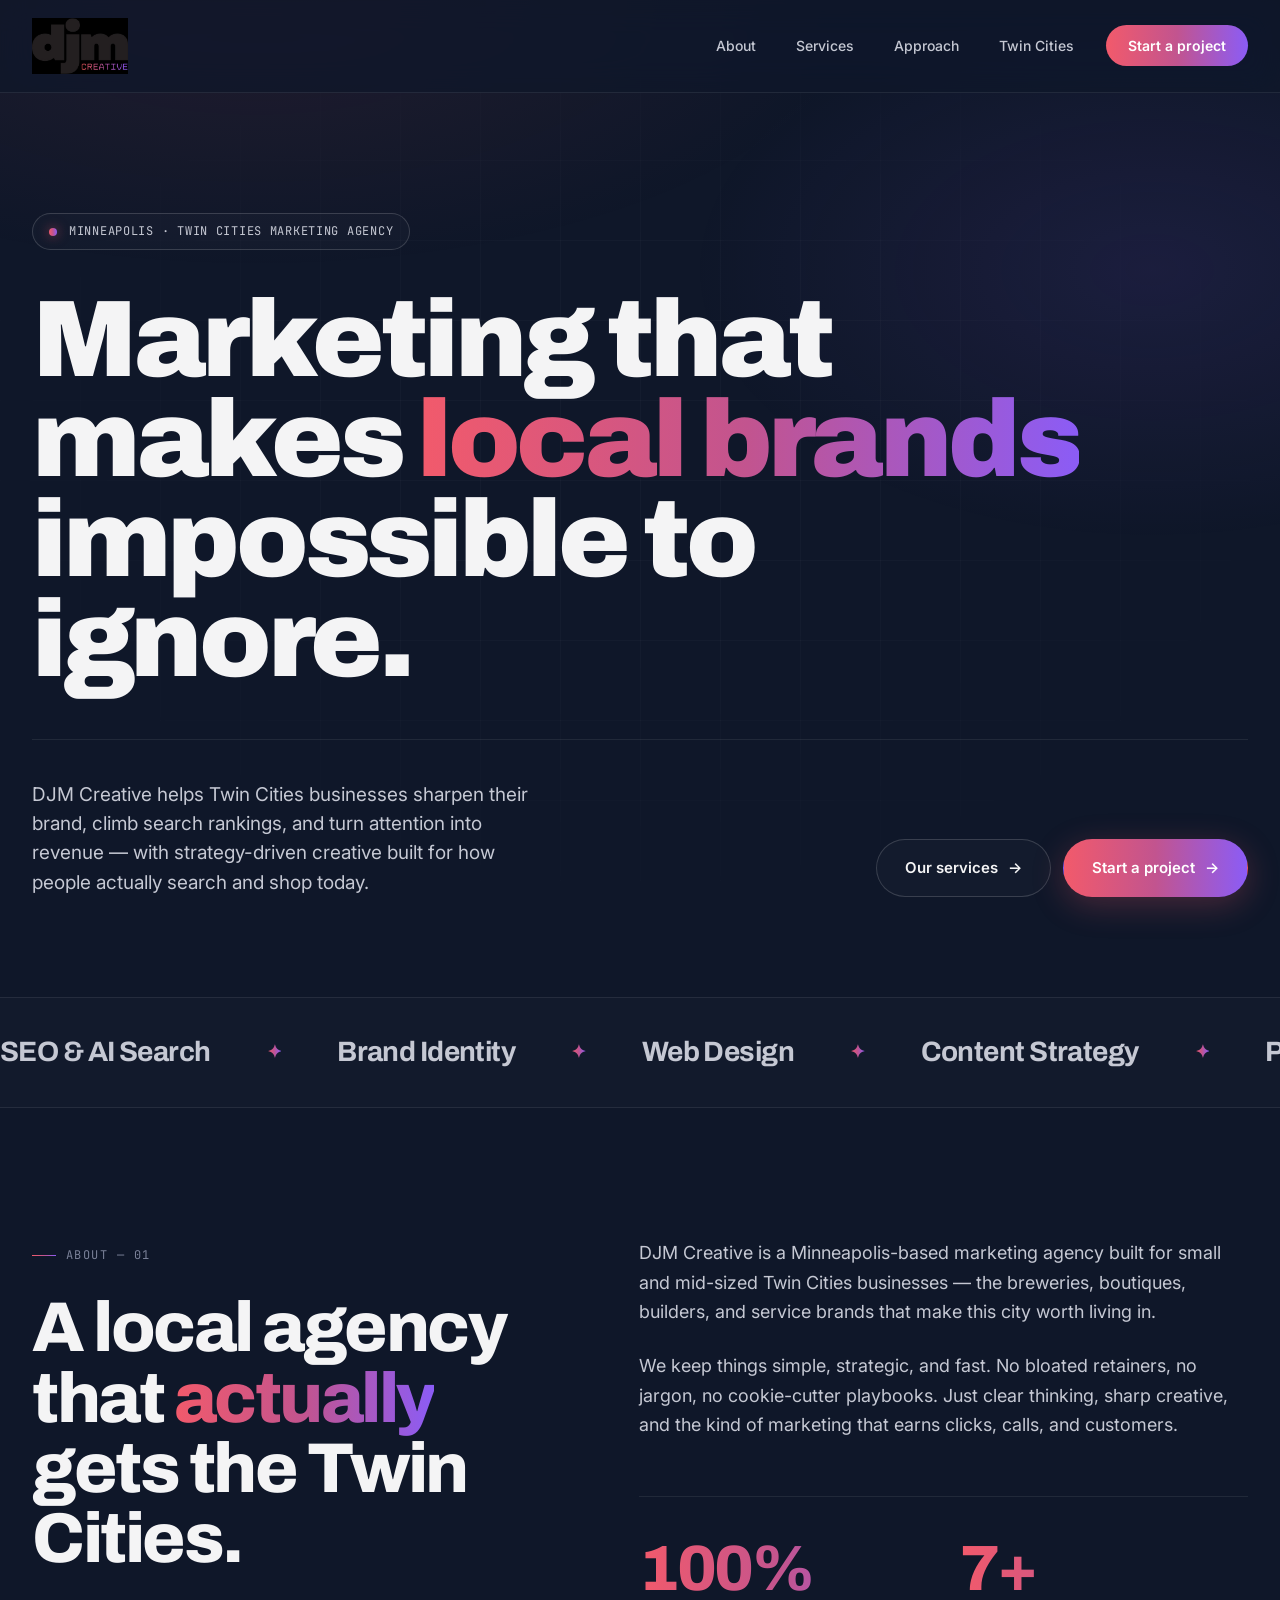
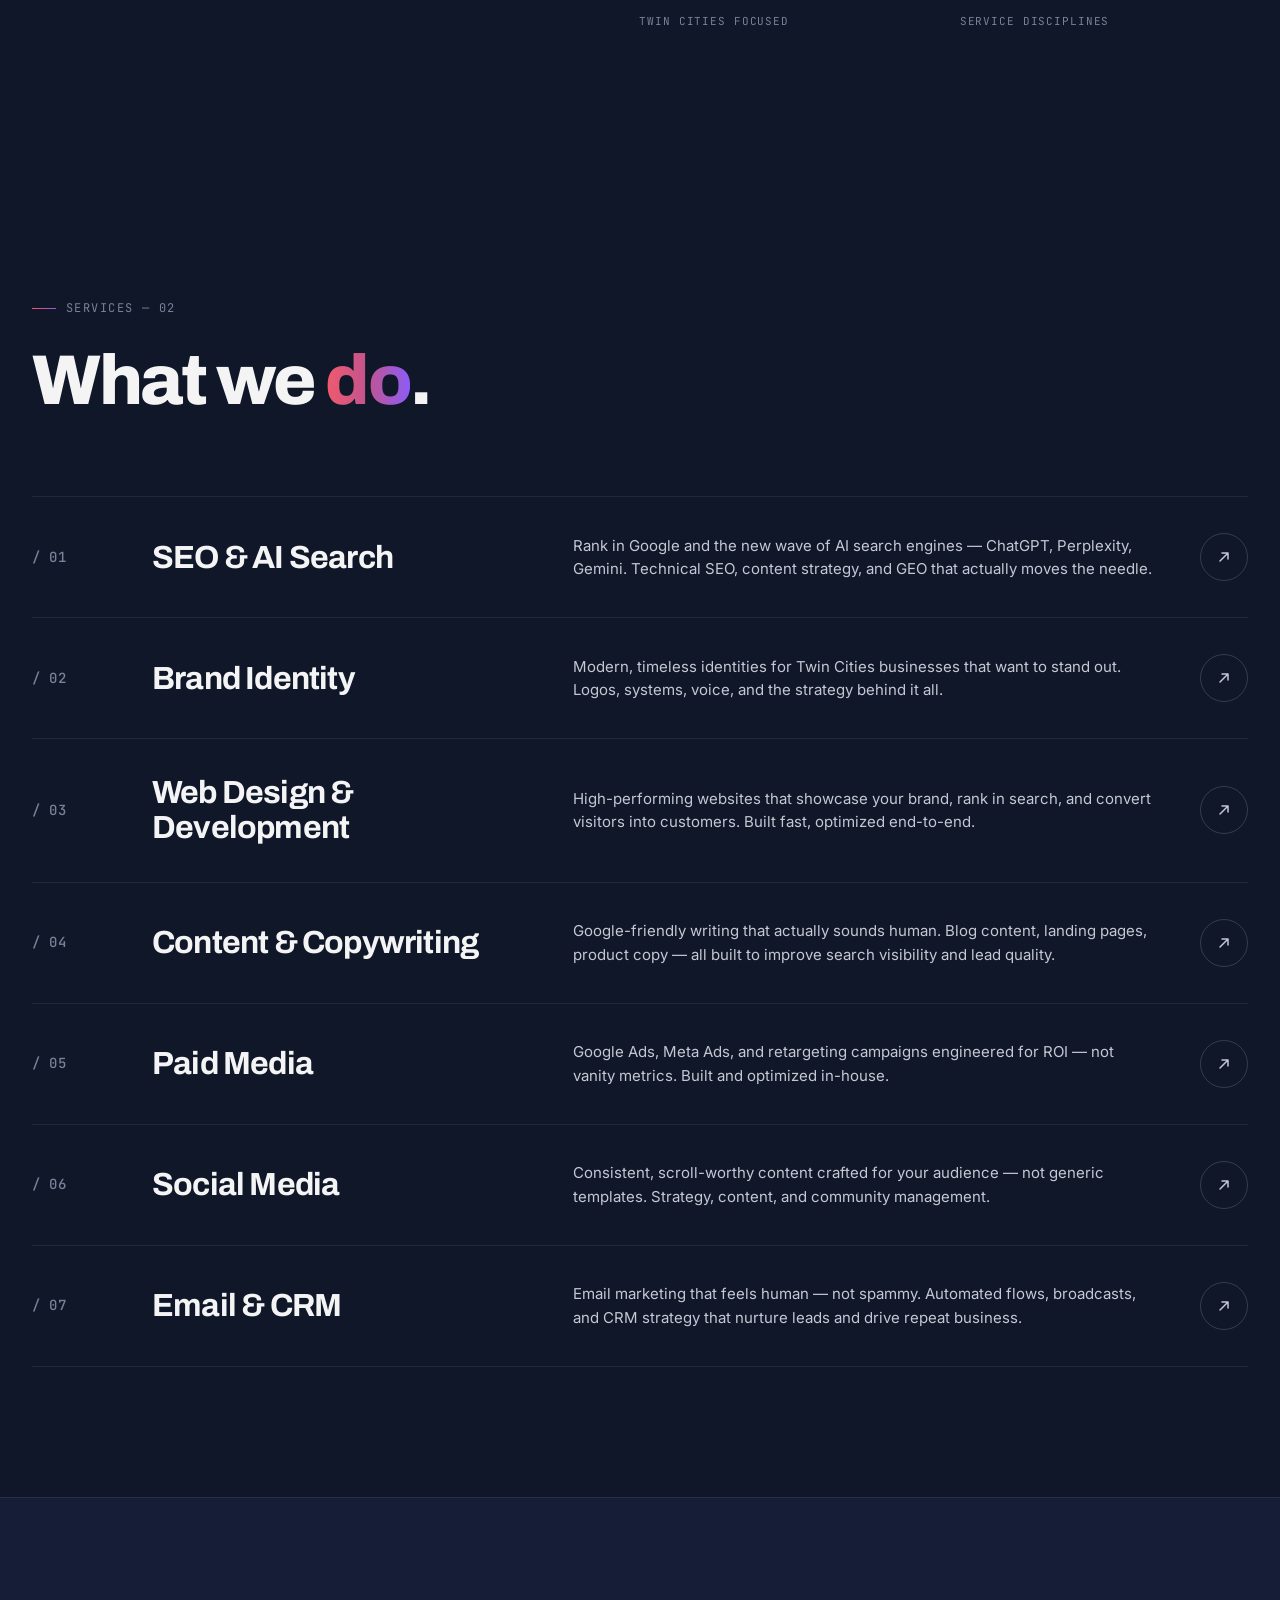
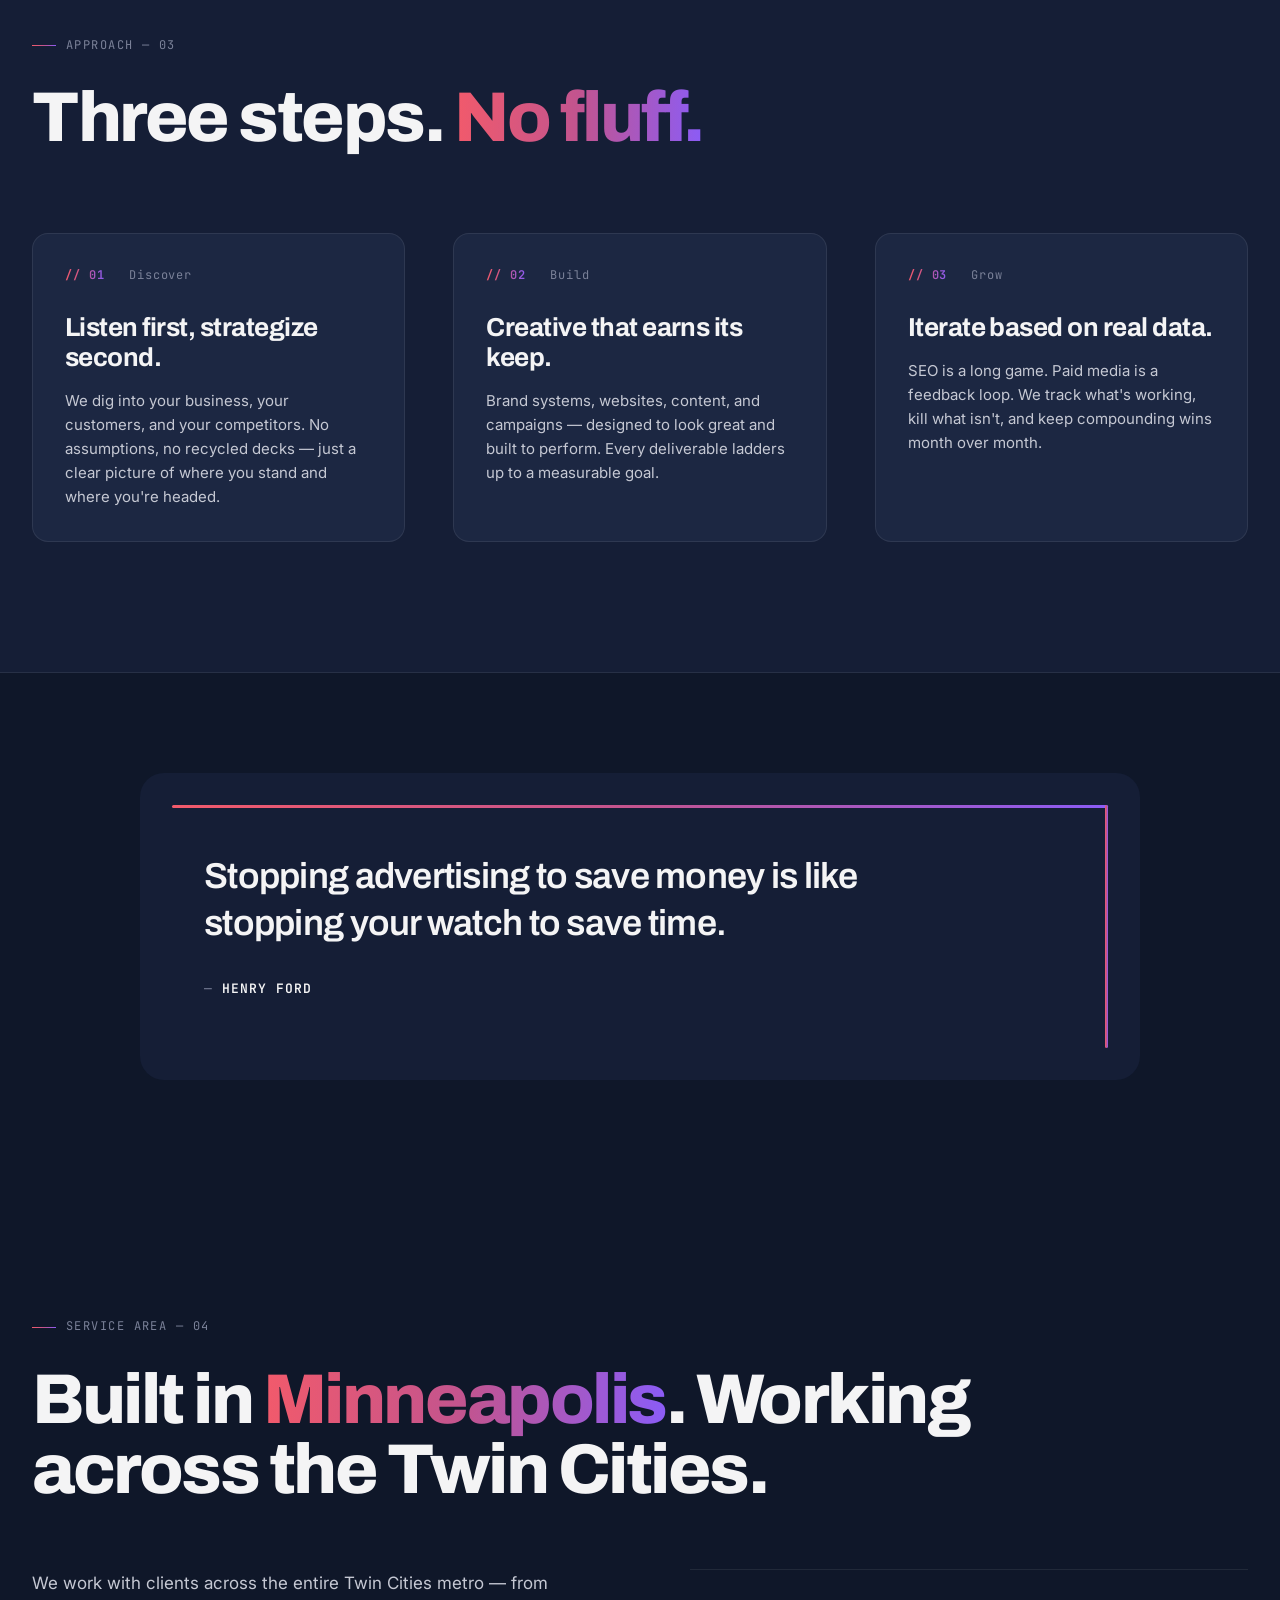
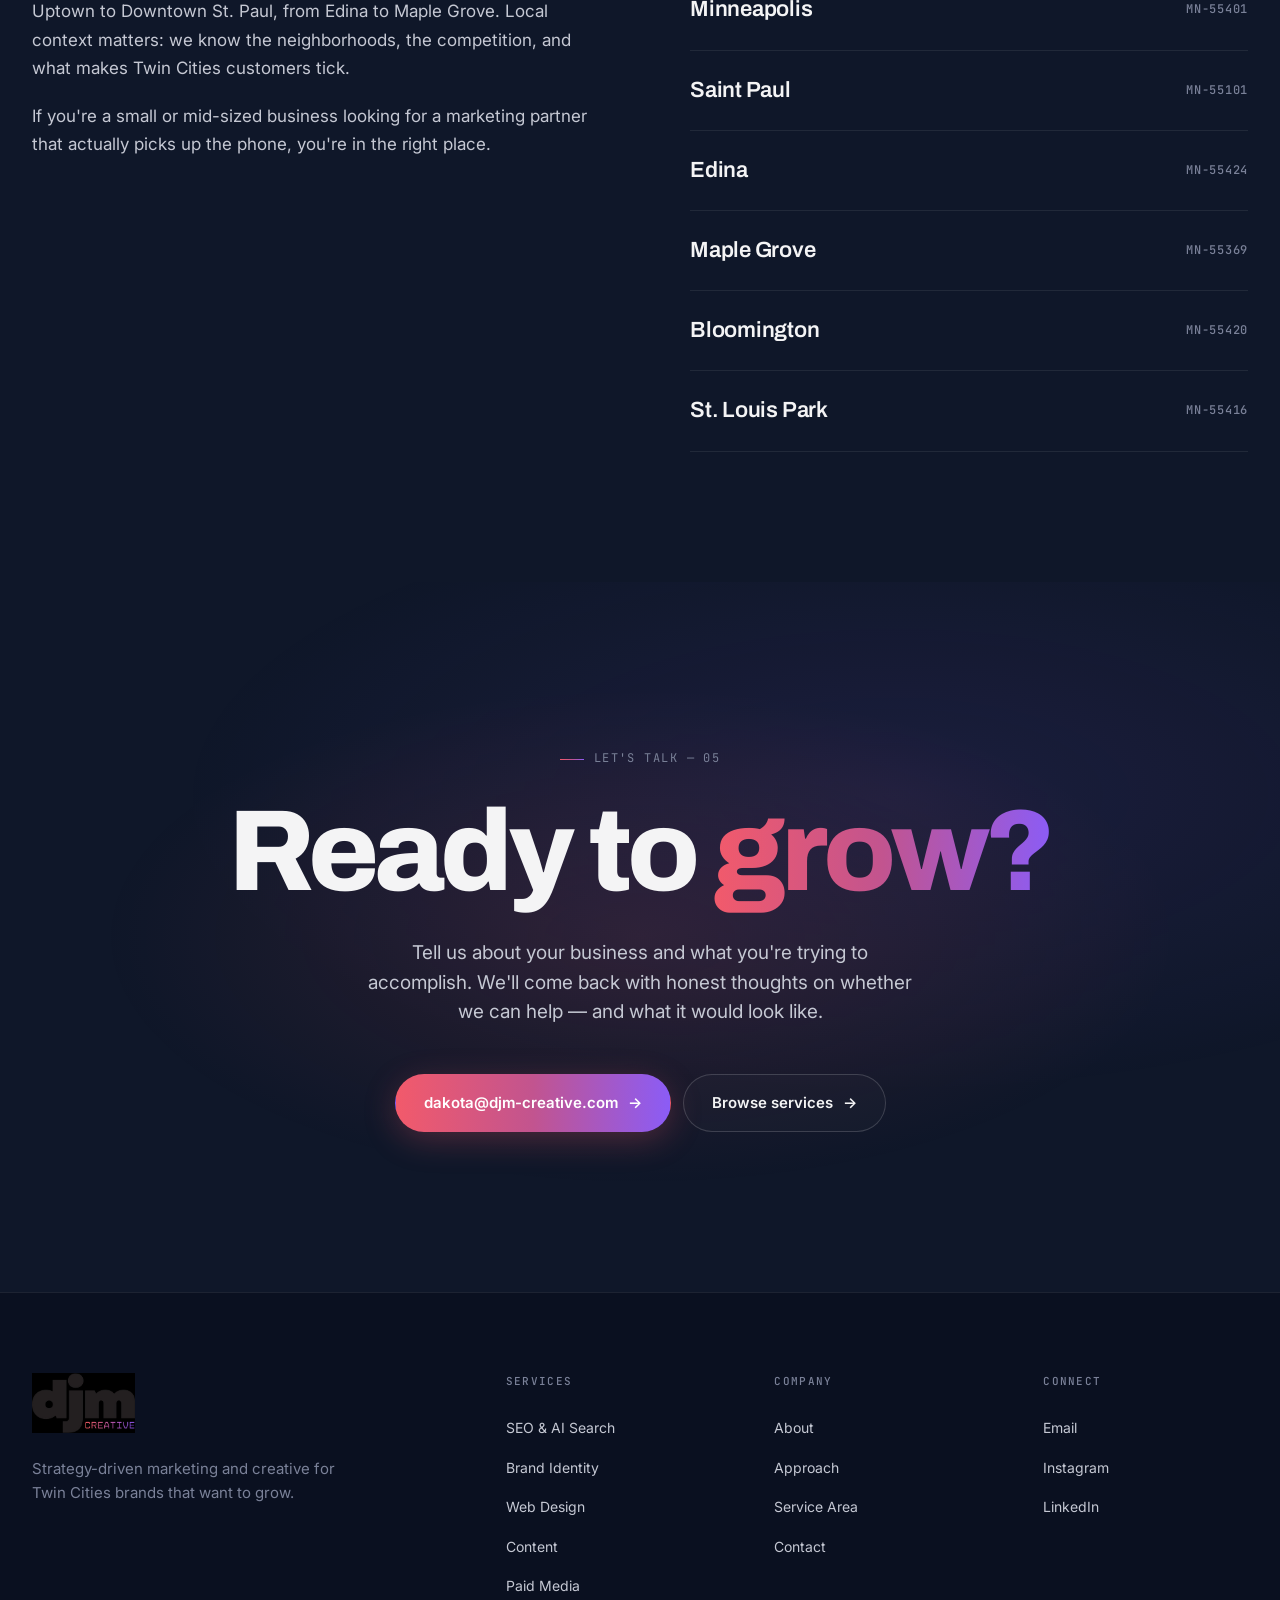
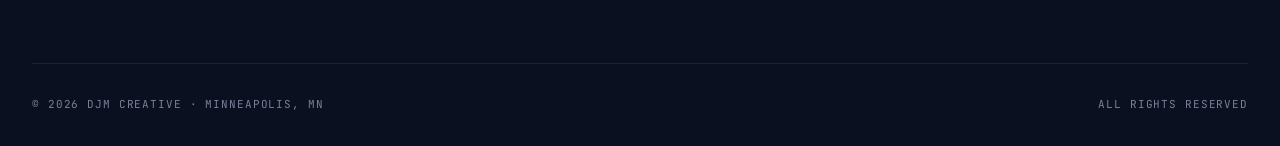
==== commit 831ba2a3: "Add files via upload" ====
--- a/index.html
+++ b/index.html
@@ -190,7 +190,7 @@
       margin: 0 auto;
     }
     .logo-wrap { display: flex; align-items: center; gap: 0; }
-    .logo-wrap img { height: 44px; width: auto; }
+    .logo-wrap img { height: 56px; width: auto; }
 
     .nav-links {
       display: flex;
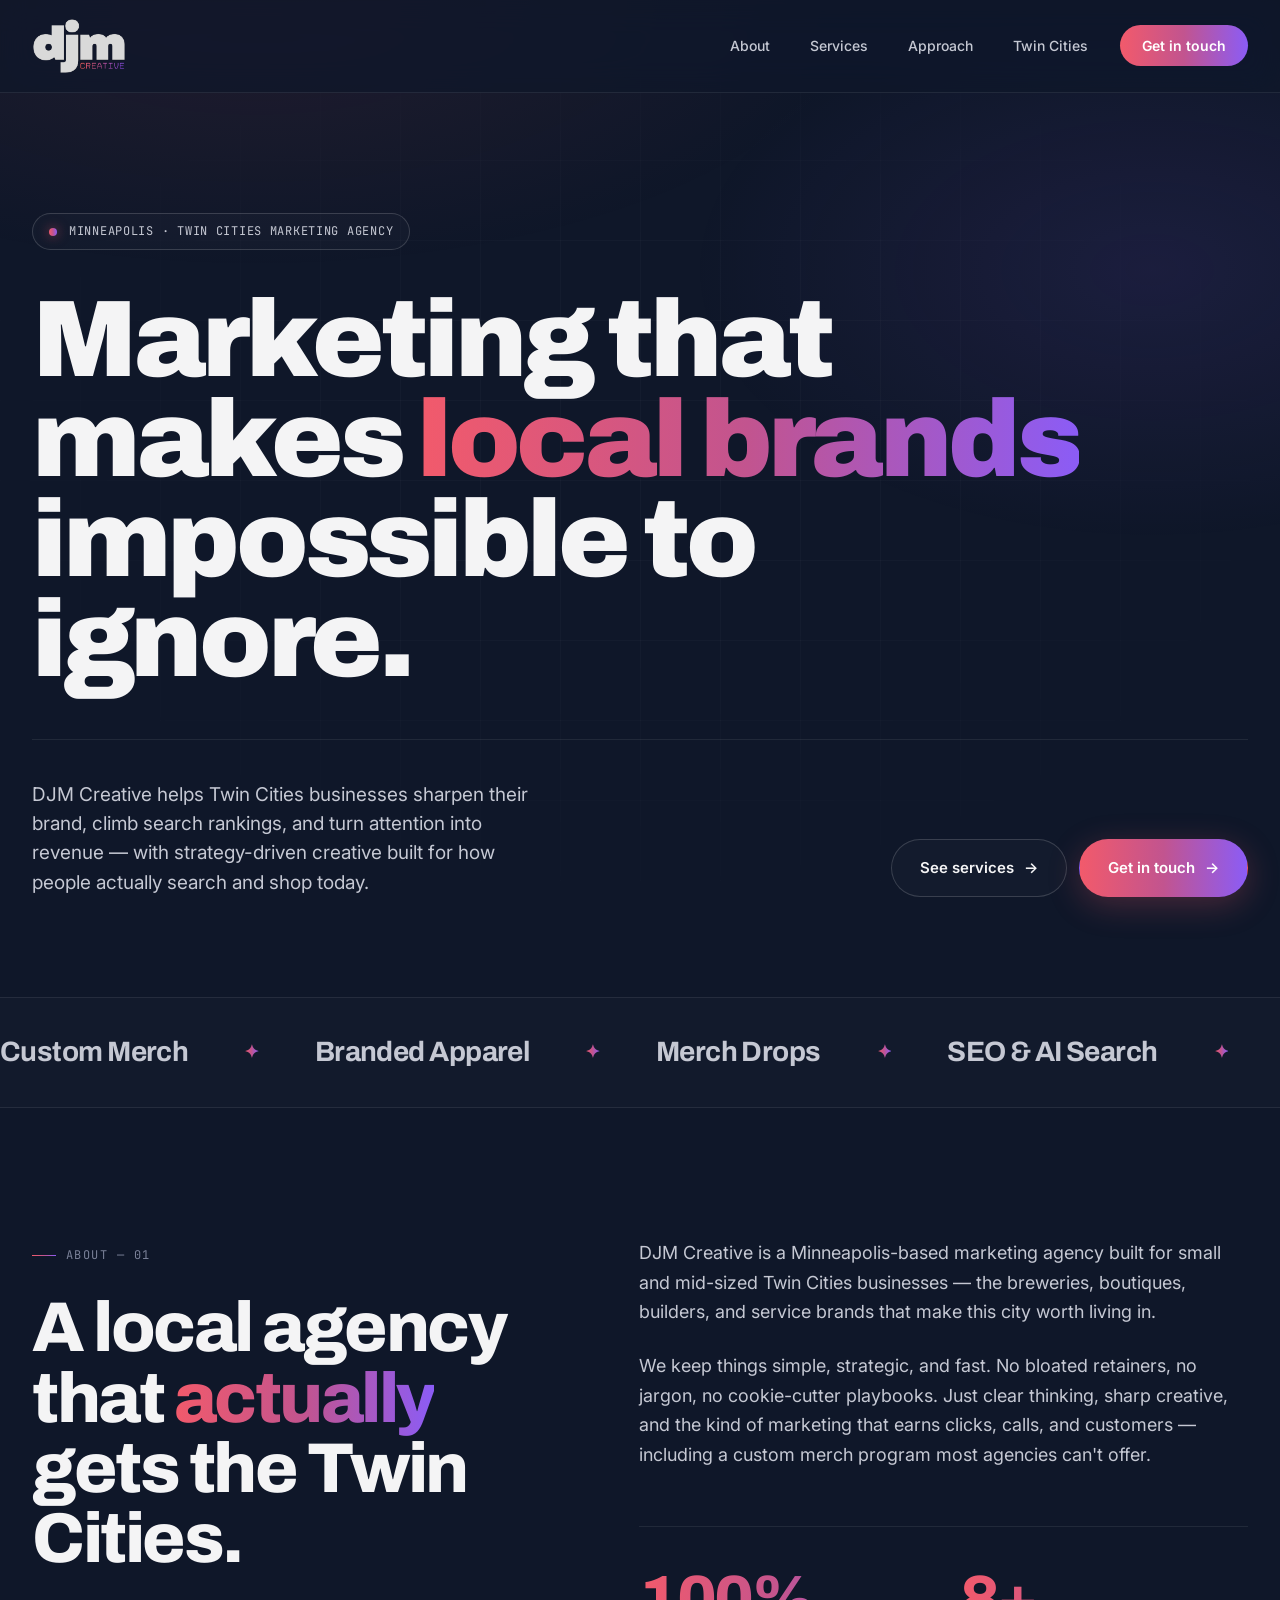
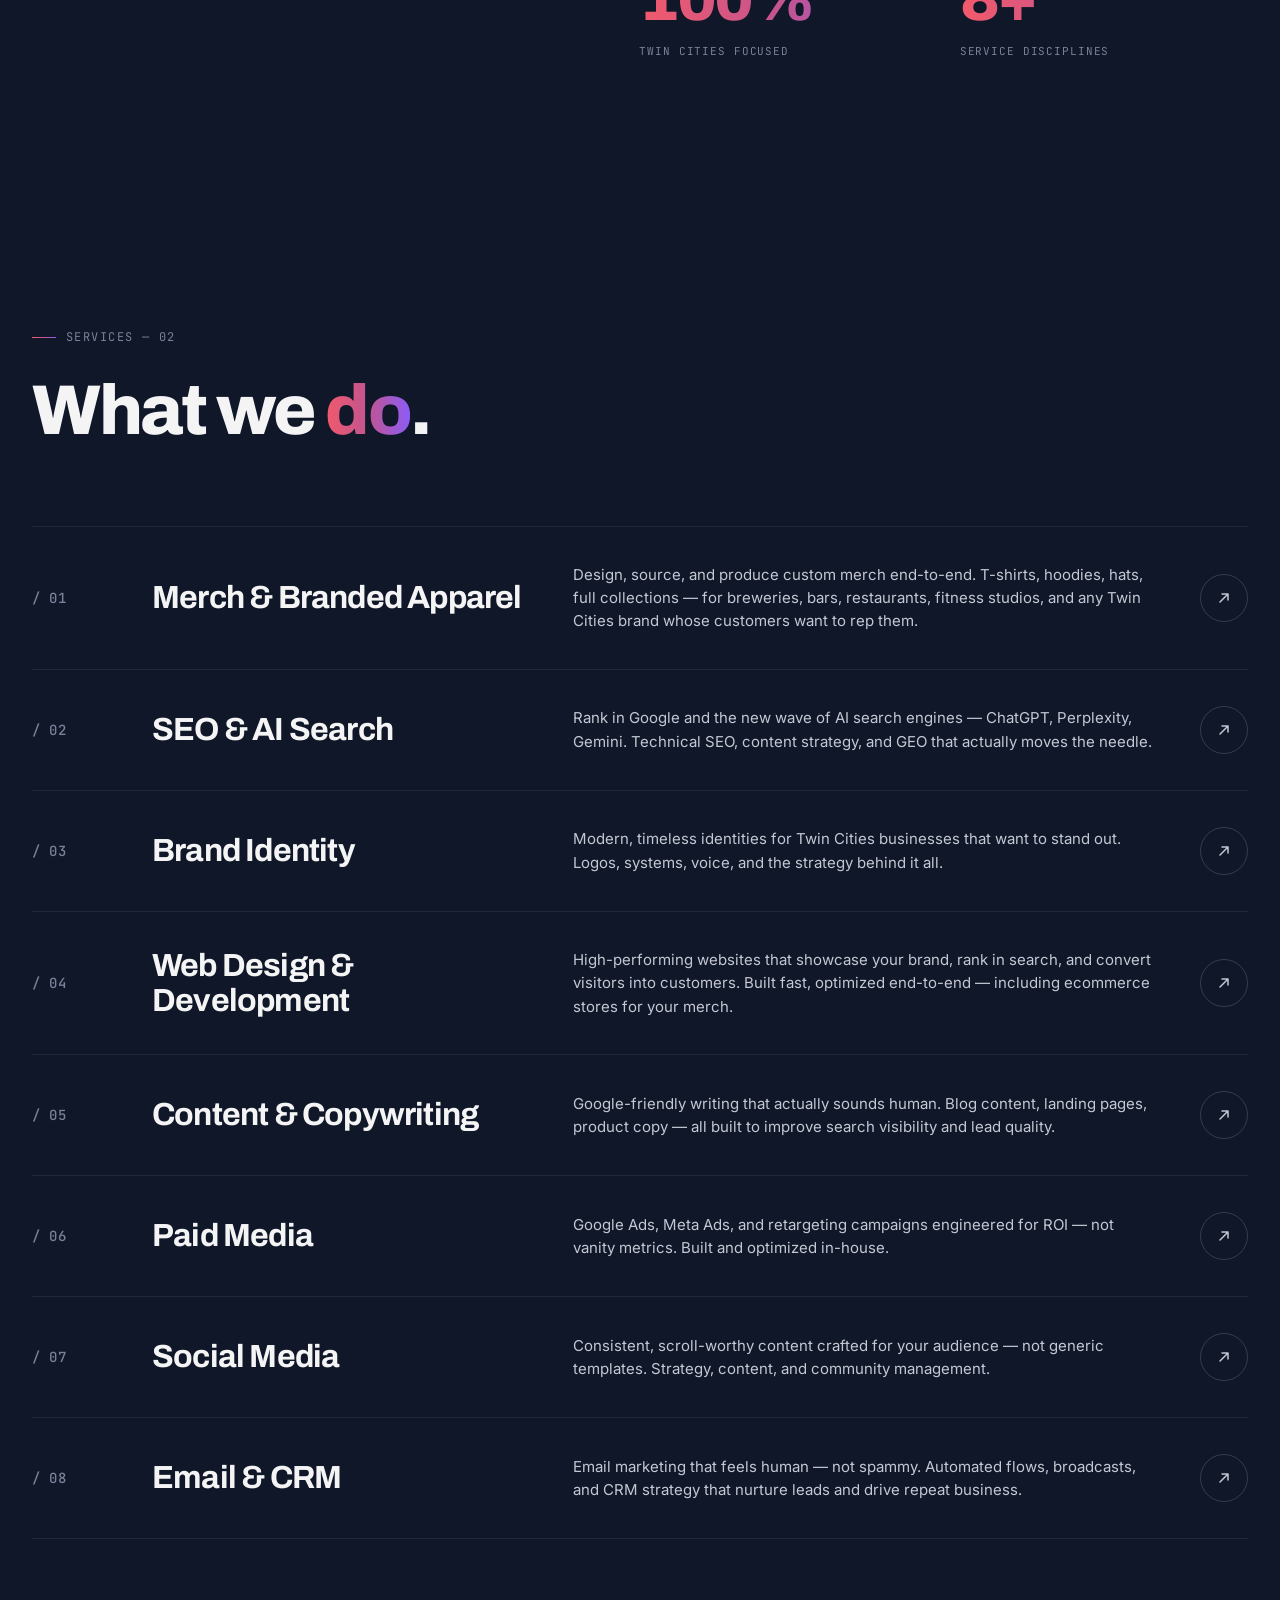
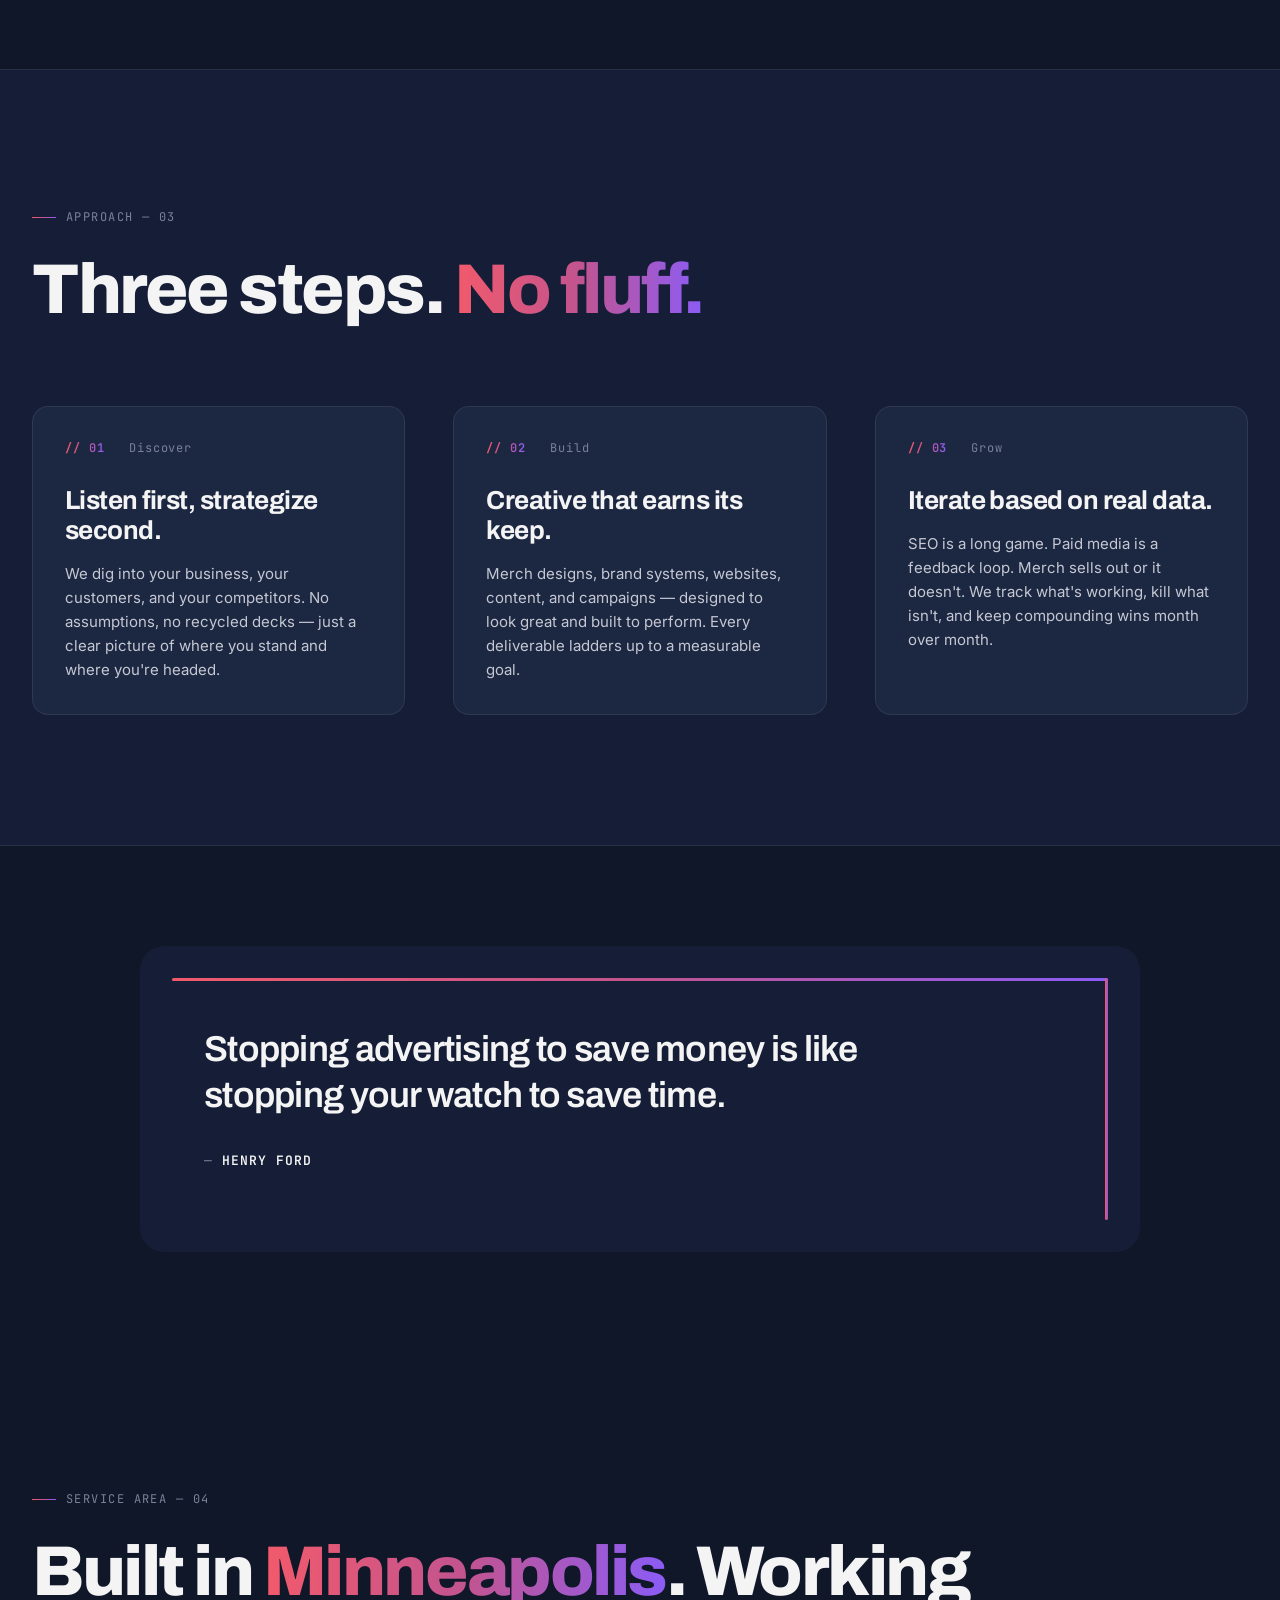
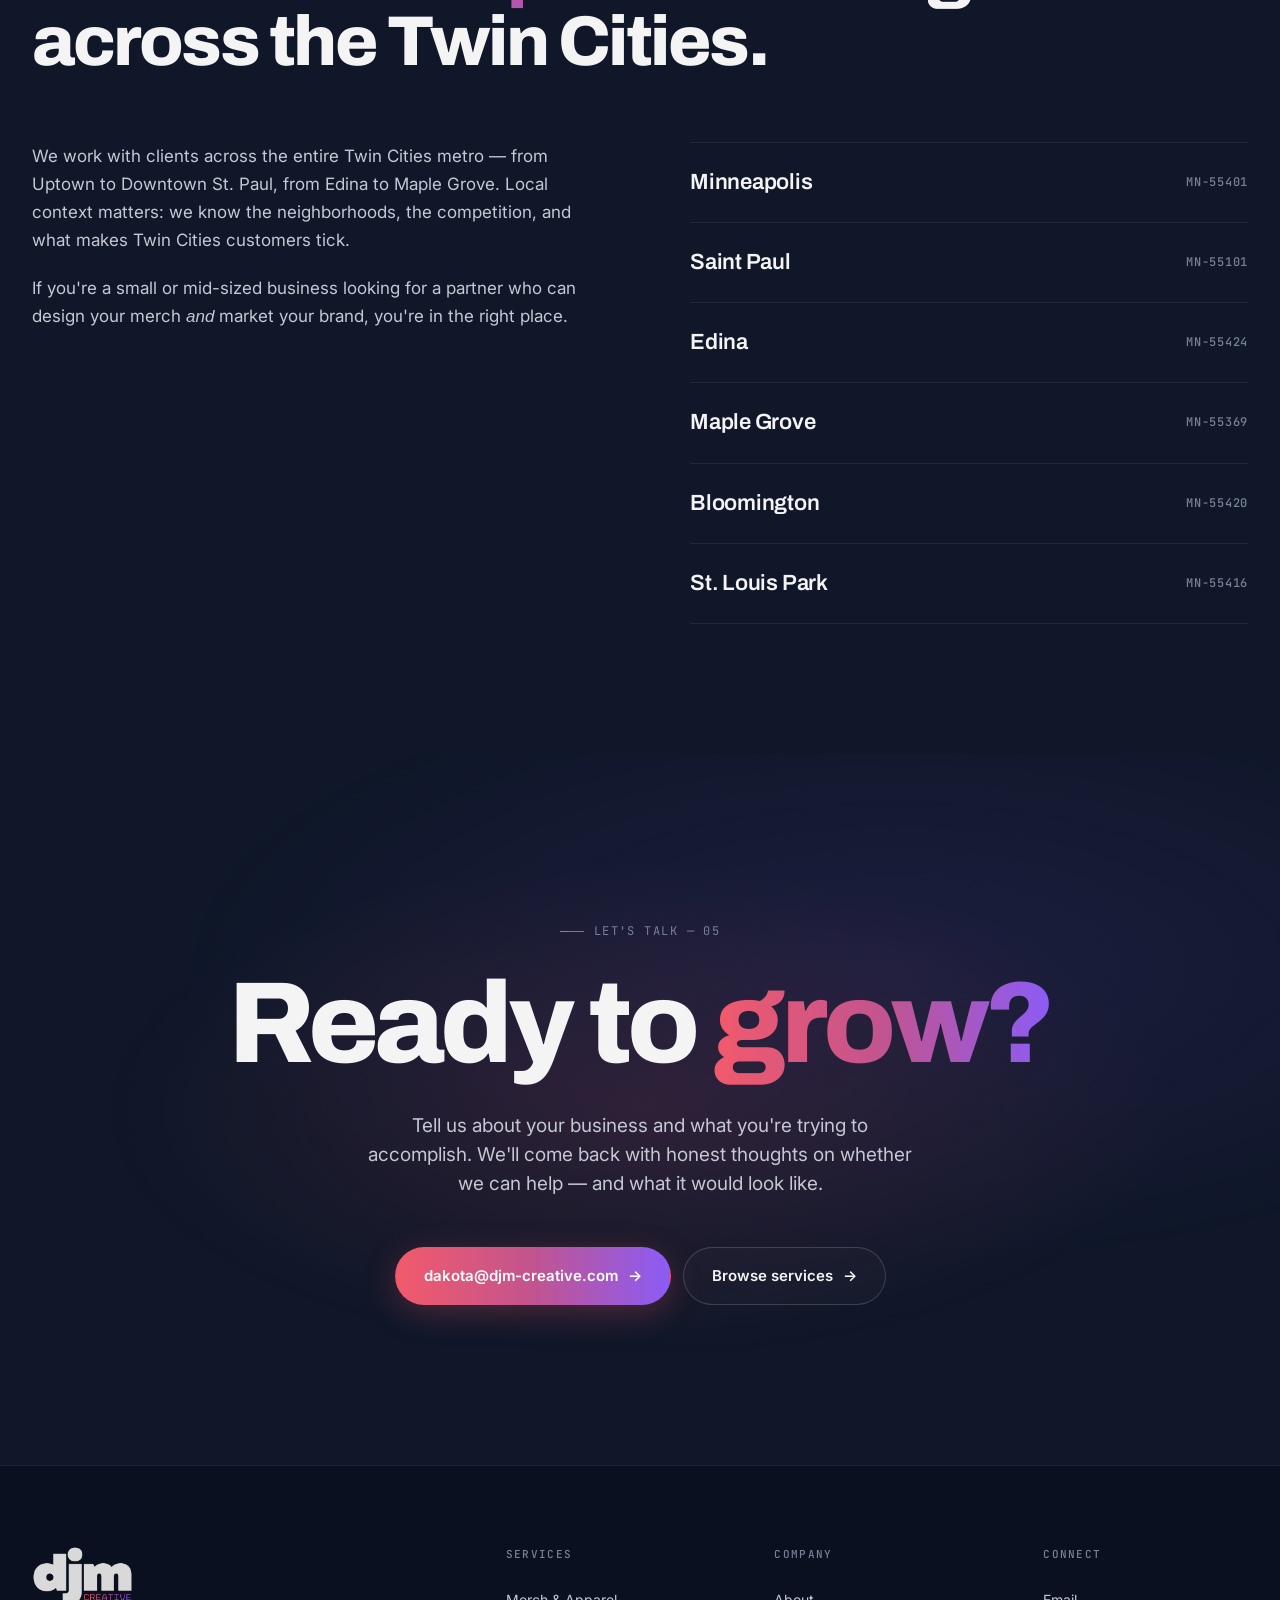
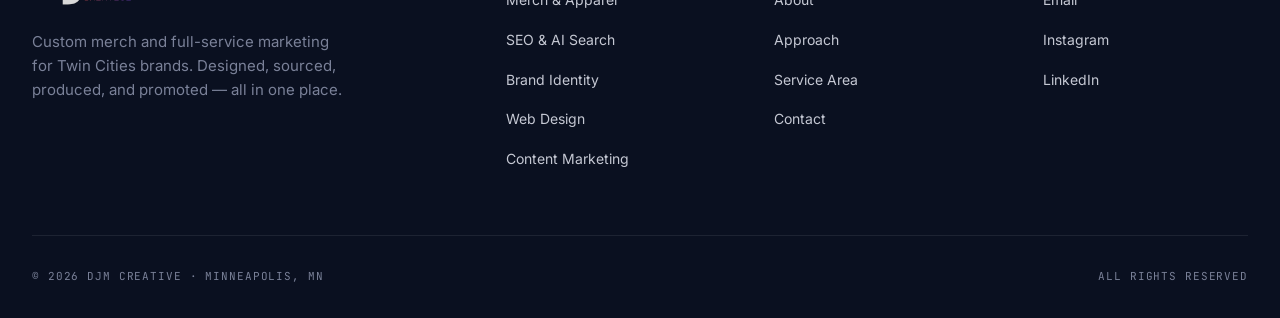
==== commit eaad31ca: "Add files via upload" ====
--- a/index.html
+++ b/index.html
@@ -4,29 +4,25 @@
   <meta charset="UTF-8">
   <meta name="viewport" content="width=device-width, initial-scale=1.0">
 
-  <!-- Primary SEO -->
   <title>DJM Creative | Minneapolis Marketing Agency for Twin Cities Brands</title>
-  <meta name="description" content="DJM Creative is a Minneapolis marketing agency helping Twin Cities businesses grow through SEO, brand identity, web design, and content that converts. Strategy-driven creative for local brands.">
-  <meta name="keywords" content="Minneapolis marketing agency, Twin Cities marketing, SEO Minneapolis, brand identity, web design Minneapolis, content marketing, local SEO, AI search optimization">
+  <meta name="description" content="DJM Creative is a Minneapolis marketing agency helping Twin Cities businesses grow through SEO, brand identity, web design, content, and custom merch. Strategy-driven creative for local brands.">
+  <meta name="keywords" content="Minneapolis marketing agency, Twin Cities marketing, SEO Minneapolis, brand identity, web design Minneapolis, content marketing, custom merch Minneapolis, branded apparel, local SEO">
   <meta name="author" content="DJM Creative">
   <link rel="canonical" href="https://djm-creative.com/">
 
-  <!-- Geo SEO -->
   <meta name="geo.region" content="US-MN">
   <meta name="geo.placename" content="Minneapolis">
   <meta name="geo.position" content="44.9778;-93.2650">
   <meta name="ICBM" content="44.9778, -93.2650">
 
-  <!-- Open Graph -->
   <meta property="og:type" content="website">
   <meta property="og:url" content="https://djm-creative.com/">
   <meta property="og:title" content="DJM Creative | Minneapolis Marketing Agency">
-  <meta property="og:description" content="Strategy-driven marketing and creative for Twin Cities businesses. SEO, branding, web design, and content that converts.">
+  <meta property="og:description" content="Strategy-driven marketing and creative for Twin Cities businesses. SEO, branding, web design, content, and custom merch.">
   <meta property="og:site_name" content="DJM Creative">
   <meta property="og:locale" content="en_US">
-  <meta property="og:image" content="https://djm-creative.com/assets/logo-dark.png">
-
-  <!-- Twitter -->
+  <meta property="og:image" content="https://djm-creative.com/assets/logo-light.png">
+
   <meta name="twitter:card" content="summary_large_image">
   <meta name="twitter:title" content="DJM Creative | Minneapolis Marketing Agency">
   <meta name="twitter:description" content="Strategy-driven marketing and creative for Twin Cities businesses.">
@@ -34,22 +30,22 @@
   <meta name="robots" content="index, follow, max-image-preview:large">
   <meta name="theme-color" content="#0f1729">
 
-  <link rel="icon" type="image/png" href="assets/logo-dark.png">
-
-  <!-- Fonts: Bold geometric display + clean sans + monospace accent (echoes the logo's "CREATIVE" treatment) -->
+  <link rel="icon" type="image/png" href="/assets/logo-light.png">
+
   <link rel="preconnect" href="https://fonts.googleapis.com">
   <link rel="preconnect" href="https://fonts.gstatic.com" crossorigin>
   <link href="https://fonts.googleapis.com/css2?family=Archivo:wght@400;500;600;700;800;900&family=Inter:wght@300;400;500;600&family=JetBrains+Mono:wght@400;500;600&display=swap" rel="stylesheet">
 
-  <!-- Structured Data: LocalBusiness -->
+  <link rel="stylesheet" href="/assets/styles.css">
+
   <script type="application/ld+json">
   {
     "@context": "https://schema.org",
     "@type": "ProfessionalService",
     "name": "DJM Creative",
-    "image": "https://djm-creative.com/assets/logo-dark.png",
+    "image": "https://djm-creative.com/assets/logo-light.png",
     "url": "https://djm-creative.com/",
-    "description": "Minneapolis marketing agency specializing in SEO, brand identity, web design, and content marketing for Twin Cities businesses.",
+    "description": "Twin Cities agency specializing in custom merch design, sourcing, and production — backed by full-service marketing including SEO, brand identity, web design, and content.",
     "address": {
       "@type": "PostalAddress",
       "addressLocality": "Minneapolis",
@@ -67,714 +63,34 @@
       {"@type": "AdministrativeArea", "name": "Twin Cities"}
     ],
     "priceRange": "$$",
-    "serviceType": ["SEO", "Brand Identity", "Web Design", "Content Marketing", "Social Media Marketing", "Email Marketing", "Paid Advertising"]
+    "serviceType": ["Custom Merchandise Design", "Branded Apparel Production", "Merch Sourcing", "SEO", "Brand Identity", "Web Design", "Content Marketing", "Social Media Marketing", "Email Marketing", "Paid Advertising"]
   }
   </script>
 
-  <!-- Structured Data: Organization -->
   <script type="application/ld+json">
   {
     "@context": "https://schema.org",
     "@type": "Organization",
     "name": "DJM Creative",
     "url": "https://djm-creative.com/",
-    "logo": "https://djm-creative.com/assets/logo-dark.png"
+    "logo": "https://djm-creative.com/assets/logo-light.png"
   }
   </script>
-
-  <style>
-    :root {
-      --bg: #0f1729;
-      --bg-soft: #151e36;
-      --bg-elev: #1c2742;
-      --line: rgba(255,255,255,0.08);
-      --line-strong: rgba(255,255,255,0.16);
-      --ink: #f4f4f5;
-      --ink-soft: #c5c8d3;
-      --ink-mute: #7a8198;
-      --coral: #f25a6b;
-      --purple: #8b5cf6;
-      --gradient: linear-gradient(90deg, #f25a6b 0%, #c2548f 50%, #8b5cf6 100%);
-      --gradient-soft: linear-gradient(135deg, rgba(242,90,107,0.12) 0%, rgba(139,92,246,0.12) 100%);
-      --max: 1280px;
-    }
-
-    * { margin: 0; padding: 0; box-sizing: border-box; }
-    html { scroll-behavior: smooth; }
-
-    body {
-      font-family: 'Inter', -apple-system, sans-serif;
-      font-weight: 400;
-      font-size: 16px;
-      line-height: 1.6;
-      color: var(--ink);
-      background: var(--bg);
-      -webkit-font-smoothing: antialiased;
-      text-rendering: optimizeLegibility;
-      overflow-x: hidden;
-    }
-
-    a { color: inherit; text-decoration: none; }
-    img { max-width: 100%; display: block; }
-
-    .container {
-      max-width: var(--max);
-      margin: 0 auto;
-      padding: 0 32px;
-    }
-
-    .display {
-      font-family: 'Archivo', sans-serif;
-      font-weight: 800;
-      letter-spacing: -0.035em;
-      line-height: 0.95;
-    }
-
-    .mono {
-      font-family: 'JetBrains Mono', monospace;
-      font-weight: 500;
-      letter-spacing: 0.04em;
-      text-transform: uppercase;
-      font-size: 12px;
-    }
-
-    .grad-text {
-      background: var(--gradient);
-      -webkit-background-clip: text;
-      background-clip: text;
-      -webkit-text-fill-color: transparent;
-      color: transparent;
-    }
-
-    /* ─────────── BACKGROUND TEXTURE ─────────── */
-    body::before {
-      content: "";
-      position: fixed;
-      inset: 0;
-      background-image:
-        radial-gradient(ellipse 80% 50% at 20% 0%, rgba(242,90,107,0.08), transparent 60%),
-        radial-gradient(ellipse 60% 50% at 90% 30%, rgba(139,92,246,0.10), transparent 60%);
-      pointer-events: none;
-      z-index: 0;
-    }
-    body::after {
-      content: "";
-      position: fixed;
-      inset: 0;
-      background-image:
-        linear-gradient(rgba(255,255,255,0.025) 1px, transparent 1px),
-        linear-gradient(90deg, rgba(255,255,255,0.025) 1px, transparent 1px);
-      background-size: 80px 80px;
-      pointer-events: none;
-      z-index: 0;
-      mask-image: radial-gradient(ellipse at center, black 30%, transparent 80%);
-    }
-    main, header.nav, footer { position: relative; z-index: 1; }
-
-    /* ─────────── NAV ─────────── */
-    header.nav {
-      position: sticky;
-      top: 0;
-      z-index: 100;
-      background: rgba(15, 23, 41, 0.75);
-      backdrop-filter: blur(16px) saturate(140%);
-      -webkit-backdrop-filter: blur(16px) saturate(140%);
-      border-bottom: 1px solid var(--line);
-    }
-    .nav-inner {
-      display: flex;
-      justify-content: space-between;
-      align-items: center;
-      padding: 18px 32px;
-      max-width: var(--max);
-      margin: 0 auto;
-    }
-    .logo-wrap { display: flex; align-items: center; gap: 0; }
-    .logo-wrap img { height: 56px; width: auto; }
-
-    .nav-links {
-      display: flex;
-      gap: 8px;
-      list-style: none;
-      align-items: center;
-    }
-    .nav-links a {
-      padding: 10px 16px;
-      font-size: 14px;
-      font-weight: 500;
-      color: var(--ink-soft);
-      border-radius: 8px;
-      transition: all 0.2s;
-    }
-    .nav-links a:hover { color: var(--ink); background: var(--line); }
-    .nav-cta {
-      margin-left: 8px;
-      padding: 12px 22px !important;
-      background: var(--gradient);
-      color: #fff !important;
-      border-radius: 100px !important;
-      font-weight: 600 !important;
-      transition: transform 0.2s !important;
-    }
-    .nav-cta:hover { background: var(--gradient) !important; transform: translateY(-2px); }
-
-    /* ─────────── HERO ─────────── */
-    .hero {
-      padding: 120px 0 100px;
-      position: relative;
-    }
-    .hero-tag {
-      display: inline-flex;
-      align-items: center;
-      gap: 12px;
-      padding: 8px 16px;
-      border: 1px solid var(--line-strong);
-      border-radius: 100px;
-      font-family: 'JetBrains Mono', monospace;
-      font-size: 12px;
-      letter-spacing: 0.06em;
-      text-transform: uppercase;
-      color: var(--ink-soft);
-      margin-bottom: 40px;
-      background: rgba(255,255,255,0.02);
-    }
-    .hero-tag .dot {
-      width: 8px; height: 8px; border-radius: 50%;
-      background: var(--gradient);
-      box-shadow: 0 0 12px rgba(242,90,107,0.6);
-    }
-    h1.hero-title {
-      font-family: 'Archivo', sans-serif;
-      font-weight: 900;
-      font-size: clamp(48px, 8.5vw, 124px);
-      line-height: 0.92;
-      letter-spacing: -0.04em;
-      margin-bottom: 48px;
-      max-width: 1100px;
-    }
-    .hero-row {
-      display: grid;
-      grid-template-columns: 1fr 1fr;
-      gap: 80px;
-      align-items: end;
-      padding-top: 40px;
-      border-top: 1px solid var(--line);
-    }
-    .hero-lede {
-      font-size: 19px;
-      line-height: 1.55;
-      color: var(--ink-soft);
-      max-width: 520px;
-    }
-    .hero-actions {
-      display: flex;
-      gap: 12px;
-      justify-content: flex-end;
-      flex-wrap: wrap;
-    }
-    .btn {
-      display: inline-flex;
-      align-items: center;
-      gap: 10px;
-      padding: 16px 28px;
-      border-radius: 100px;
-      font-size: 15px;
-      font-weight: 600;
-      transition: all 0.25s;
-      cursor: pointer;
-      border: 1px solid transparent;
-    }
-    .btn-primary {
-      background: var(--gradient);
-      color: #fff;
-      box-shadow: 0 8px 32px rgba(242,90,107,0.25);
-    }
-    .btn-primary:hover {
-      transform: translateY(-2px);
-      box-shadow: 0 12px 40px rgba(242,90,107,0.4);
-    }
-    .btn-secondary {
-      border-color: var(--line-strong);
-      color: var(--ink);
-      background: rgba(255,255,255,0.02);
-    }
-    .btn-secondary:hover {
-      background: rgba(255,255,255,0.06);
-      border-color: var(--ink-mute);
-    }
-    .btn .arrow { transition: transform 0.25s; }
-    .btn:hover .arrow { transform: translateX(4px); }
-
-    /* ─────────── MARQUEE ─────────── */
-    .strip {
-      border-top: 1px solid var(--line);
-      border-bottom: 1px solid var(--line);
-      padding: 32px 0;
-      overflow: hidden;
-      background: rgba(255,255,255,0.015);
-    }
-    .strip-track {
-      display: flex;
-      gap: 56px;
-      animation: scroll 40s linear infinite;
-      white-space: nowrap;
-      width: max-content;
-    }
-    .strip-item {
-      font-family: 'Archivo', sans-serif;
-      font-weight: 700;
-      font-size: 28px;
-      letter-spacing: -0.02em;
-      color: var(--ink-soft);
-      display: flex;
-      align-items: center;
-      gap: 56px;
-    }
-    .strip-item::after {
-      content: "✦";
-      font-size: 18px;
-      background: var(--gradient);
-      -webkit-background-clip: text;
-      background-clip: text;
-      -webkit-text-fill-color: transparent;
-    }
-    @keyframes scroll {
-      to { transform: translateX(-50%); }
-    }
-
-    /* ─────────── SECTIONS ─────────── */
-    section { padding: 130px 0; position: relative; }
-
-    .eyebrow {
-      display: inline-flex;
-      align-items: center;
-      gap: 10px;
-      font-family: 'JetBrains Mono', monospace;
-      font-size: 12px;
-      letter-spacing: 0.12em;
-      text-transform: uppercase;
-      color: var(--ink-mute);
-      margin-bottom: 28px;
-    }
-    .eyebrow::before {
-      content: "";
-      width: 24px;
-      height: 1px;
-      background: var(--gradient);
-    }
-    h2.section-title {
-      font-family: 'Archivo', sans-serif;
-      font-weight: 800;
-      font-size: clamp(40px, 5.5vw, 80px);
-      line-height: 1.0;
-      letter-spacing: -0.035em;
-      max-width: 980px;
-    }
-
-    /* ─────────── ABOUT ─────────── */
-    .about-grid {
-      display: grid;
-      grid-template-columns: 1fr 1.2fr;
-      gap: 100px;
-      align-items: start;
-    }
-    .about-body p {
-      font-size: 18px;
-      line-height: 1.65;
-      color: var(--ink-soft);
-      margin-bottom: 24px;
-    }
-    .about-stats {
-      display: grid;
-      grid-template-columns: 1fr 1fr;
-      gap: 32px;
-      margin-top: 56px;
-      padding-top: 40px;
-      border-top: 1px solid var(--line);
-    }
-    .stat-num {
-      font-family: 'Archivo', sans-serif;
-      font-weight: 800;
-      font-size: 64px;
-      line-height: 1;
-      letter-spacing: -0.04em;
-      margin-bottom: 12px;
-    }
-    .stat-label {
-      font-family: 'JetBrains Mono', monospace;
-      font-size: 11px;
-      color: var(--ink-mute);
-      letter-spacing: 0.08em;
-      text-transform: uppercase;
-    }
-
-    /* ─────────── SERVICES ─────────── */
-    .services-header {
-      display: flex;
-      justify-content: space-between;
-      align-items: end;
-      gap: 64px;
-      margin-bottom: 80px;
-      flex-wrap: wrap;
-    }
-    .services-list {
-      border-top: 1px solid var(--line);
-    }
-    .service-row {
-      display: grid;
-      grid-template-columns: 80px 1.3fr 2fr auto;
-      gap: 40px;
-      padding: 36px 0;
-      border-bottom: 1px solid var(--line);
-      align-items: center;
-      transition: padding 0.35s, background 0.35s;
-      cursor: pointer;
-      position: relative;
-    }
-    .service-row:hover {
-      padding-left: 20px;
-      background: linear-gradient(90deg, rgba(255,255,255,0.02), transparent);
-    }
-    .service-row::before {
-      content: "";
-      position: absolute;
-      left: 0; top: 50%;
-      transform: translateY(-50%) scaleY(0);
-      width: 3px;
-      height: 65%;
-      background: var(--gradient);
-      transition: transform 0.35s;
-      transform-origin: center;
-    }
-    .service-row:hover::before { transform: translateY(-50%) scaleY(1); }
-    .service-num {
-      font-family: 'JetBrains Mono', monospace;
-      font-size: 14px;
-      color: var(--ink-mute);
-      letter-spacing: 0.05em;
-    }
-    .service-title {
-      font-family: 'Archivo', sans-serif;
-      font-weight: 700;
-      font-size: 32px;
-      letter-spacing: -0.025em;
-      line-height: 1.1;
-    }
-    .service-desc {
-      font-size: 15px;
-      color: var(--ink-soft);
-      line-height: 1.55;
-    }
-    .service-arrow {
-      width: 48px;
-      height: 48px;
-      border: 1px solid var(--line-strong);
-      border-radius: 50%;
-      display: flex;
-      align-items: center;
-      justify-content: center;
-      transition: all 0.35s;
-      flex-shrink: 0;
-      color: var(--ink-soft);
-    }
-    .service-row:hover .service-arrow {
-      background: var(--gradient);
-      color: #fff;
-      border-color: transparent;
-      transform: rotate(-45deg);
-    }
-
-    /* ─────────── APPROACH ─────────── */
-    .approach {
-      background: var(--bg-soft);
-      border-top: 1px solid var(--line);
-      border-bottom: 1px solid var(--line);
-    }
-    .approach-steps {
-      display: grid;
-      grid-template-columns: repeat(3, 1fr);
-      gap: 48px;
-      margin-top: 80px;
-    }
-    .approach-step {
-      padding: 32px;
-      background: var(--bg-elev);
-      border: 1px solid var(--line);
-      border-radius: 16px;
-      position: relative;
-      overflow: hidden;
-      transition: transform 0.3s, border-color 0.3s;
-    }
-    .approach-step:hover {
-      transform: translateY(-4px);
-      border-color: var(--line-strong);
-    }
-    .approach-step::after {
-      content: "";
-      position: absolute;
-      top: 0; left: 0; right: 0;
-      height: 2px;
-      background: var(--gradient);
-      transform: scaleX(0);
-      transform-origin: left;
-      transition: transform 0.4s;
-    }
-    .approach-step:hover::after { transform: scaleX(1); }
-    .step-num {
-      font-family: 'JetBrains Mono', monospace;
-      font-size: 12px;
-      letter-spacing: 0.08em;
-      margin-bottom: 28px;
-      display: block;
-      color: var(--ink-mute);
-    }
-    .step-num span {
-      background: var(--gradient);
-      -webkit-background-clip: text;
-      background-clip: text;
-      -webkit-text-fill-color: transparent;
-      font-weight: 600;
-    }
-    .step-title {
-      font-family: 'Archivo', sans-serif;
-      font-weight: 700;
-      font-size: 26px;
-      letter-spacing: -0.02em;
-      margin-bottom: 16px;
-      line-height: 1.15;
-    }
-    .step-desc {
-      font-size: 15px;
-      color: var(--ink-soft);
-      line-height: 1.6;
-    }
-
-    /* ─────────── QUOTE BLOCK ─────────── */
-    .quote-section {
-      padding: 100px 0;
-    }
-    .quote-card {
-      max-width: 1000px;
-      margin: 0 auto;
-      padding: 80px 64px;
-      background: var(--bg-soft);
-      border-radius: 24px;
-      position: relative;
-      overflow: hidden;
-    }
-    .quote-card::before {
-      content: "";
-      position: absolute;
-      top: 32px;
-      left: 32px;
-      right: 32px;
-      height: 3px;
-      background: var(--gradient);
-      border-radius: 3px;
-    }
-    .quote-card::after {
-      content: "";
-      position: absolute;
-      top: 32px;
-      right: 32px;
-      bottom: 32px;
-      width: 3px;
-      background: var(--gradient);
-      border-radius: 3px;
-    }
-    .quote-text {
-      font-family: 'Archivo', sans-serif;
-      font-weight: 600;
-      font-size: clamp(24px, 3vw, 36px);
-      line-height: 1.3;
-      letter-spacing: -0.02em;
-      max-width: 720px;
-      margin-bottom: 32px;
-    }
-    .quote-author {
-      font-family: 'JetBrains Mono', monospace;
-      font-size: 13px;
-      letter-spacing: 0.08em;
-      text-transform: uppercase;
-      color: var(--ink-mute);
-    }
-    .quote-author span {
-      color: var(--ink);
-      font-weight: 600;
-    }
-
-    /* ─────────── LOCATIONS ─────────── */
-    .locations-grid {
-      display: grid;
-      grid-template-columns: 1fr 1fr;
-      gap: 100px;
-      align-items: start;
-      margin-top: 64px;
-    }
-    .location-item {
-      display: flex;
-      justify-content: space-between;
-      align-items: center;
-      padding: 22px 0;
-      border-bottom: 1px solid var(--line);
-      font-family: 'Archivo', sans-serif;
-      font-weight: 600;
-      font-size: 22px;
-      letter-spacing: -0.01em;
-    }
-    .location-item:first-child { border-top: 1px solid var(--line); }
-    .location-item span {
-      color: var(--ink-mute);
-      font-size: 12px;
-      font-family: 'JetBrains Mono', monospace;
-      letter-spacing: 0.06em;
-      text-transform: uppercase;
-      font-weight: 500;
-    }
-    .locations-copy p {
-      font-size: 17px;
-      line-height: 1.65;
-      color: var(--ink-soft);
-      margin-bottom: 20px;
-    }
-
-    /* ─────────── CTA ─────────── */
-    .cta {
-      padding: 160px 0;
-      text-align: center;
-      position: relative;
-      overflow: hidden;
-    }
-    .cta::before {
-      content: "";
-      position: absolute;
-      inset: 0;
-      background:
-        radial-gradient(ellipse 60% 50% at 50% 50%, rgba(242,90,107,0.12), transparent 70%),
-        radial-gradient(ellipse 80% 60% at 70% 30%, rgba(139,92,246,0.10), transparent 70%);
-      pointer-events: none;
-    }
-    .cta-inner { position: relative; }
-    .cta-title {
-      font-family: 'Archivo', sans-serif;
-      font-weight: 800;
-      font-size: clamp(48px, 9vw, 132px);
-      line-height: 0.95;
-      letter-spacing: -0.04em;
-      margin-bottom: 32px;
-    }
-    .cta-sub {
-      font-size: 19px;
-      color: var(--ink-soft);
-      max-width: 560px;
-      margin: 0 auto 48px;
-      line-height: 1.55;
-    }
-    .cta-actions {
-      display: flex;
-      gap: 12px;
-      justify-content: center;
-      flex-wrap: wrap;
-    }
-
-    /* ─────────── FOOTER ─────────── */
-    footer {
-      background: #0a1020;
-      padding: 80px 0 32px;
-      border-top: 1px solid var(--line);
-    }
-    .footer-grid {
-      display: grid;
-      grid-template-columns: 2fr 1fr 1fr 1fr;
-      gap: 64px;
-      padding-bottom: 64px;
-      border-bottom: 1px solid var(--line);
-    }
-    .footer-brand img { height: 60px; margin-bottom: 24px; }
-    .footer-tagline {
-      font-size: 15px;
-      color: var(--ink-mute);
-      max-width: 320px;
-      line-height: 1.6;
-    }
-    .footer-col h4 {
-      font-family: 'JetBrains Mono', monospace;
-      font-size: 11px;
-      letter-spacing: 0.12em;
-      text-transform: uppercase;
-      color: var(--ink-mute);
-      margin-bottom: 24px;
-      font-weight: 500;
-    }
-    .footer-col ul { list-style: none; display: flex; flex-direction: column; gap: 14px; }
-    .footer-col a {
-      font-size: 14px;
-      color: var(--ink-soft);
-      transition: color 0.2s;
-    }
-    .footer-col a:hover {
-      background: var(--gradient);
-      -webkit-background-clip: text;
-      background-clip: text;
-      -webkit-text-fill-color: transparent;
-    }
-    .footer-base {
-      display: flex;
-      justify-content: space-between;
-      padding-top: 32px;
-      font-family: 'JetBrains Mono', monospace;
-      font-size: 11px;
-      letter-spacing: 0.08em;
-      text-transform: uppercase;
-      color: var(--ink-mute);
-      flex-wrap: wrap;
-      gap: 16px;
-    }
-
-    /* ─────────── RESPONSIVE ─────────── */
-    @media (max-width: 960px) {
-      .nav-links li:not(.cta-li) { display: none; }
-      .hero { padding: 64px 0 64px; }
-      .hero-row { grid-template-columns: 1fr; gap: 32px; }
-      .hero-actions { justify-content: flex-start; }
-      .about-grid { grid-template-columns: 1fr; gap: 48px; }
-      .services-header { flex-direction: column; align-items: flex-start; }
-      .service-row { grid-template-columns: 40px 1fr; gap: 16px; padding: 28px 0; }
-      .service-row .service-desc, .service-row .service-arrow { display: none; }
-      .service-title { font-size: 26px; }
-      .approach-steps { grid-template-columns: 1fr; gap: 24px; margin-top: 56px; }
-      .locations-grid { grid-template-columns: 1fr; gap: 48px; }
-      .footer-grid { grid-template-columns: 1fr 1fr; gap: 32px; }
-      .quote-card { padding: 56px 32px; }
-      section { padding: 80px 0; }
-      .container { padding: 0 24px; }
-      .nav-inner { padding: 14px 24px; }
-      .about-stats { gap: 20px; }
-      .stat-num { font-size: 44px; }
-    }
-    @media (max-width: 540px) {
-      .footer-grid { grid-template-columns: 1fr; }
-      .about-stats { grid-template-columns: 1fr 1fr; }
-      .hero-actions { width: 100%; }
-      .btn { flex: 1; justify-content: center; }
-    }
-  </style>
 </head>
 <body>
 
-  <!-- ─────────── NAV ─────────── -->
   <header class="nav">
     <div class="nav-inner">
-      <a href="#" class="logo-wrap" aria-label="DJM Creative home">
-        <img src="assets/logo-light.png" alt="DJM Creative">
+      <a href="/" class="logo-wrap" aria-label="DJM Creative home">
+        <img src="/assets/logo-light.png" alt="DJM Creative">
       </a>
       <nav aria-label="Primary">
         <ul class="nav-links">
-          <li><a href="#about">About</a></li>
+          <li><a href="/about/">About</a></li>
           <li><a href="#services">Services</a></li>
           <li><a href="#approach">Approach</a></li>
           <li><a href="#locations">Twin Cities</a></li>
-          <li class="cta-li"><a href="#contact" class="nav-cta">Start a project</a></li>
+          <li class="cta-li"><a href="mailto:dakota@djm-creative.com" class="nav-cta">Get in touch</a></li>
         </ul>
       </nav>
     </div>
@@ -800,10 +116,10 @@
           </p>
           <div class="hero-actions">
             <a href="#services" class="btn btn-secondary">
-              Our services <span class="arrow">→</span>
+              See services <span class="arrow">→</span>
             </a>
-            <a href="#contact" class="btn btn-primary">
-              Start a project <span class="arrow">→</span>
+            <a href="mailto:dakota@djm-creative.com" class="btn btn-primary">
+              Get in touch <span class="arrow">→</span>
             </a>
           </div>
         </div>
@@ -813,22 +129,22 @@
     <!-- ─────────── MARQUEE ─────────── -->
     <div class="strip" aria-hidden="true">
       <div class="strip-track">
+        <span class="strip-item">Custom Merch</span>
+        <span class="strip-item">Branded Apparel</span>
+        <span class="strip-item">Merch Drops</span>
         <span class="strip-item">SEO &amp; AI Search</span>
         <span class="strip-item">Brand Identity</span>
         <span class="strip-item">Web Design</span>
         <span class="strip-item">Content Strategy</span>
-        <span class="strip-item">Paid Media</span>
-        <span class="strip-item">Email Marketing</span>
-        <span class="strip-item">Creative Production</span>
-        <span class="strip-item">Social Media</span>
+        <span class="strip-item">Sourcing &amp; Production</span>
+        <span class="strip-item">Custom Merch</span>
+        <span class="strip-item">Branded Apparel</span>
+        <span class="strip-item">Merch Drops</span>
         <span class="strip-item">SEO &amp; AI Search</span>
         <span class="strip-item">Brand Identity</span>
         <span class="strip-item">Web Design</span>
         <span class="strip-item">Content Strategy</span>
-        <span class="strip-item">Paid Media</span>
-        <span class="strip-item">Email Marketing</span>
-        <span class="strip-item">Creative Production</span>
-        <span class="strip-item">Social Media</span>
+        <span class="strip-item">Sourcing &amp; Production</span>
       </div>
     </div>
 
@@ -849,7 +165,8 @@
             <p>
               We keep things simple, strategic, and fast. No bloated retainers, no jargon,
               no cookie-cutter playbooks. Just clear thinking, sharp creative, and the kind
-              of marketing that earns clicks, calls, and customers.
+              of marketing that earns clicks, calls, and customers — including a custom merch
+              program most agencies can't offer.
             </p>
             <div class="about-stats">
               <div>
@@ -857,7 +174,7 @@
                 <div class="stat-label">Twin Cities focused</div>
               </div>
               <div>
-                <div class="stat-num grad-text">7+</div>
+                <div class="stat-num grad-text">8+</div>
                 <div class="stat-label">Service disciplines</div>
               </div>
             </div>
@@ -866,7 +183,7 @@
       </div>
     </section>
 
-    <!-- ─────────── SERVICES ─────────── -->
+    <!-- ─────────── SERVICES (merch leads, all others kept full) ─────────── -->
     <section id="services" aria-label="Services">
       <div class="container">
         <div class="services-header">
@@ -877,44 +194,54 @@
         </div>
 
         <div class="services-list" role="list">
-          <article class="service-row" role="listitem">
+
+          <a href="/services/merch-apparel/" class="service-row" role="listitem" style="text-decoration:none; color:inherit;">
             <span class="service-num mono">/ 01</span>
+            <h3 class="service-title">Merch &amp; Branded Apparel</h3>
+            <p class="service-desc">Design, source, and produce custom merch end-to-end. T-shirts, hoodies, hats, full collections — for breweries, bars, restaurants, fitness studios, and any Twin Cities brand whose customers want to rep them.</p>
+            <div class="service-arrow" aria-hidden="true">
+              <svg width="14" height="14" viewBox="0 0 14 14" fill="none"><path d="M3 11L11 3M11 3H5M11 3V9" stroke="currentColor" stroke-width="1.5" stroke-linecap="round" stroke-linejoin="round"/></svg>
+            </div>
+          </a>
+
+          <a href="/services/seo/" class="service-row" role="listitem" style="text-decoration:none; color:inherit;">
+            <span class="service-num mono">/ 02</span>
             <h3 class="service-title">SEO &amp; AI Search</h3>
             <p class="service-desc">Rank in Google and the new wave of AI search engines — ChatGPT, Perplexity, Gemini. Technical SEO, content strategy, and GEO that actually moves the needle.</p>
             <div class="service-arrow" aria-hidden="true">
               <svg width="14" height="14" viewBox="0 0 14 14" fill="none"><path d="M3 11L11 3M11 3H5M11 3V9" stroke="currentColor" stroke-width="1.5" stroke-linecap="round" stroke-linejoin="round"/></svg>
             </div>
-          </article>
-
-          <article class="service-row" role="listitem">
-            <span class="service-num mono">/ 02</span>
+          </a>
+
+          <a href="/services/brand-identity/" class="service-row" role="listitem" style="text-decoration:none; color:inherit;">
+            <span class="service-num mono">/ 03</span>
             <h3 class="service-title">Brand Identity</h3>
             <p class="service-desc">Modern, timeless identities for Twin Cities businesses that want to stand out. Logos, systems, voice, and the strategy behind it all.</p>
             <div class="service-arrow" aria-hidden="true">
               <svg width="14" height="14" viewBox="0 0 14 14" fill="none"><path d="M3 11L11 3M11 3H5M11 3V9" stroke="currentColor" stroke-width="1.5" stroke-linecap="round" stroke-linejoin="round"/></svg>
             </div>
-          </article>
-
-          <article class="service-row" role="listitem">
-            <span class="service-num mono">/ 03</span>
+          </a>
+
+          <a href="/services/web-design/" class="service-row" role="listitem" style="text-decoration:none; color:inherit;">
+            <span class="service-num mono">/ 04</span>
             <h3 class="service-title">Web Design &amp; Development</h3>
-            <p class="service-desc">High-performing websites that showcase your brand, rank in search, and convert visitors into customers. Built fast, optimized end-to-end.</p>
-            <div class="service-arrow" aria-hidden="true">
-              <svg width="14" height="14" viewBox="0 0 14 14" fill="none"><path d="M3 11L11 3M11 3H5M11 3V9" stroke="currentColor" stroke-width="1.5" stroke-linecap="round" stroke-linejoin="round"/></svg>
-            </div>
-          </article>
-
-          <article class="service-row" role="listitem">
-            <span class="service-num mono">/ 04</span>
+            <p class="service-desc">High-performing websites that showcase your brand, rank in search, and convert visitors into customers. Built fast, optimized end-to-end — including ecommerce stores for your merch.</p>
+            <div class="service-arrow" aria-hidden="true">
+              <svg width="14" height="14" viewBox="0 0 14 14" fill="none"><path d="M3 11L11 3M11 3H5M11 3V9" stroke="currentColor" stroke-width="1.5" stroke-linecap="round" stroke-linejoin="round"/></svg>
+            </div>
+          </a>
+
+          <a href="/services/content-marketing/" class="service-row" role="listitem" style="text-decoration:none; color:inherit;">
+            <span class="service-num mono">/ 05</span>
             <h3 class="service-title">Content &amp; Copywriting</h3>
             <p class="service-desc">Google-friendly writing that actually sounds human. Blog content, landing pages, product copy — all built to improve search visibility and lead quality.</p>
             <div class="service-arrow" aria-hidden="true">
               <svg width="14" height="14" viewBox="0 0 14 14" fill="none"><path d="M3 11L11 3M11 3H5M11 3V9" stroke="currentColor" stroke-width="1.5" stroke-linecap="round" stroke-linejoin="round"/></svg>
             </div>
-          </article>
+          </a>
 
           <article class="service-row" role="listitem">
-            <span class="service-num mono">/ 05</span>
+            <span class="service-num mono">/ 06</span>
             <h3 class="service-title">Paid Media</h3>
             <p class="service-desc">Google Ads, Meta Ads, and retargeting campaigns engineered for ROI — not vanity metrics. Built and optimized in-house.</p>
             <div class="service-arrow" aria-hidden="true">
@@ -923,7 +250,7 @@
           </article>
 
           <article class="service-row" role="listitem">
-            <span class="service-num mono">/ 06</span>
+            <span class="service-num mono">/ 07</span>
             <h3 class="service-title">Social Media</h3>
             <p class="service-desc">Consistent, scroll-worthy content crafted for your audience — not generic templates. Strategy, content, and community management.</p>
             <div class="service-arrow" aria-hidden="true">
@@ -932,13 +259,14 @@
           </article>
 
           <article class="service-row" role="listitem">
-            <span class="service-num mono">/ 07</span>
+            <span class="service-num mono">/ 08</span>
             <h3 class="service-title">Email &amp; CRM</h3>
             <p class="service-desc">Email marketing that feels human — not spammy. Automated flows, broadcasts, and CRM strategy that nurture leads and drive repeat business.</p>
             <div class="service-arrow" aria-hidden="true">
               <svg width="14" height="14" viewBox="0 0 14 14" fill="none"><path d="M3 11L11 3M11 3H5M11 3V9" stroke="currentColor" stroke-width="1.5" stroke-linecap="round" stroke-linejoin="round"/></svg>
             </div>
           </article>
+
         </div>
       </div>
     </section>
@@ -958,12 +286,12 @@
           <div class="approach-step">
             <span class="step-num"><span>// 02</span> &nbsp; Build</span>
             <h3 class="step-title">Creative that earns its keep.</h3>
-            <p class="step-desc">Brand systems, websites, content, and campaigns — designed to look great and built to perform. Every deliverable ladders up to a measurable goal.</p>
+            <p class="step-desc">Merch designs, brand systems, websites, content, and campaigns — designed to look great and built to perform. Every deliverable ladders up to a measurable goal.</p>
           </div>
           <div class="approach-step">
             <span class="step-num"><span>// 03</span> &nbsp; Grow</span>
             <h3 class="step-title">Iterate based on real data.</h3>
-            <p class="step-desc">SEO is a long game. Paid media is a feedback loop. We track what's working, kill what isn't, and keep compounding wins month over month.</p>
+            <p class="step-desc">SEO is a long game. Paid media is a feedback loop. Merch sells out or it doesn't. We track what's working, kill what isn't, and keep compounding wins month over month.</p>
           </div>
         </div>
       </div>
@@ -993,8 +321,8 @@
               the neighborhoods, the competition, and what makes Twin Cities customers tick.
             </p>
             <p>
-              If you're a small or mid-sized business looking for a marketing partner that
-              actually picks up the phone, you're in the right place.
+              If you're a small or mid-sized business looking for a partner who can design
+              your merch <em>and</em> market your brand, you're in the right place.
             </p>
           </div>
           <div class="locations-list">
@@ -1013,7 +341,7 @@
     <section id="contact" class="cta" aria-label="Contact">
       <div class="container cta-inner">
         <span class="eyebrow" style="justify-content:center;">Let's talk — 05</span>
-        <h1 class="cta-title">Ready to <span class="grad-text">grow?</span></h1>
+        <h2 class="cta-title">Ready to <span class="grad-text">grow?</span></h2>
         <p class="cta-sub">
           Tell us about your business and what you're trying to accomplish. We'll come back
           with honest thoughts on whether we can help — and what it would look like.
@@ -1031,31 +359,30 @@
 
   </main>
 
-  <!-- ─────────── FOOTER ─────────── -->
   <footer>
     <div class="container">
       <div class="footer-grid">
         <div class="footer-brand">
-          <img src="assets/logo-light.png" alt="DJM Creative">
-          <p class="footer-tagline">Strategy-driven marketing and creative for Twin Cities brands that want to grow.</p>
+          <img src="/assets/logo-light.png" alt="DJM Creative">
+          <p class="footer-tagline">Custom merch and full-service marketing for Twin Cities brands. Designed, sourced, produced, and promoted — all in one place.</p>
         </div>
         <div class="footer-col">
           <h4>Services</h4>
           <ul>
-            <li><a href="#services">SEO &amp; AI Search</a></li>
-            <li><a href="#services">Brand Identity</a></li>
-            <li><a href="#services">Web Design</a></li>
-            <li><a href="#services">Content</a></li>
-            <li><a href="#services">Paid Media</a></li>
+            <li><a href="/services/merch-apparel/">Merch &amp; Apparel</a></li>
+            <li><a href="/services/seo/">SEO &amp; AI Search</a></li>
+            <li><a href="/services/brand-identity/">Brand Identity</a></li>
+            <li><a href="/services/web-design/">Web Design</a></li>
+            <li><a href="/services/content-marketing/">Content Marketing</a></li>
           </ul>
         </div>
         <div class="footer-col">
           <h4>Company</h4>
           <ul>
-            <li><a href="#about">About</a></li>
-            <li><a href="#approach">Approach</a></li>
-            <li><a href="#locations">Service Area</a></li>
-            <li><a href="#contact">Contact</a></li>
+            <li><a href="/about/">About</a></li>
+            <li><a href="/#approach">Approach</a></li>
+            <li><a href="/#locations">Service Area</a></li>
+            <li><a href="mailto:dakota@djm-creative.com">Contact</a></li>
           </ul>
         </div>
         <div class="footer-col">
--- a/assets/styles.css
+++ b/assets/styles.css
@@ -0,0 +1,1084 @@
+:root {
+      --bg: #0f1729;
+      --bg-soft: #151e36;
+      --bg-elev: #1c2742;
+      --line: rgba(255,255,255,0.08);
+      --line-strong: rgba(255,255,255,0.16);
+      --ink: #f4f4f5;
+      --ink-soft: #c5c8d3;
+      --ink-mute: #7a8198;
+      --coral: #f25a6b;
+      --purple: #8b5cf6;
+      --gradient: linear-gradient(90deg, #f25a6b 0%, #c2548f 50%, #8b5cf6 100%);
+      --gradient-soft: linear-gradient(135deg, rgba(242,90,107,0.12) 0%, rgba(139,92,246,0.12) 100%);
+      --max: 1280px;
+    }
+
+    * { margin: 0; padding: 0; box-sizing: border-box; }
+    html { scroll-behavior: smooth; }
+
+    body {
+      font-family: 'Inter', -apple-system, sans-serif;
+      font-weight: 400;
+      font-size: 16px;
+      line-height: 1.6;
+      color: var(--ink);
+      background: var(--bg);
+      -webkit-font-smoothing: antialiased;
+      text-rendering: optimizeLegibility;
+      overflow-x: hidden;
+    }
+
+    a { color: inherit; text-decoration: none; }
+    img { max-width: 100%; display: block; }
+
+    .container {
+      max-width: var(--max);
+      margin: 0 auto;
+      padding: 0 32px;
+    }
+
+    .display {
+      font-family: 'Archivo', sans-serif;
+      font-weight: 800;
+      letter-spacing: -0.035em;
+      line-height: 0.95;
+    }
+
+    .mono {
+      font-family: 'JetBrains Mono', monospace;
+      font-weight: 500;
+      letter-spacing: 0.04em;
+      text-transform: uppercase;
+      font-size: 12px;
+    }
+
+    .grad-text {
+      background: var(--gradient);
+      -webkit-background-clip: text;
+      background-clip: text;
+      -webkit-text-fill-color: transparent;
+      color: transparent;
+    }
+
+    /* ─────────── BACKGROUND TEXTURE ─────────── */
+    body::before {
+      content: "";
+      position: fixed;
+      inset: 0;
+      background-image:
+        radial-gradient(ellipse 80% 50% at 20% 0%, rgba(242,90,107,0.08), transparent 60%),
+        radial-gradient(ellipse 60% 50% at 90% 30%, rgba(139,92,246,0.10), transparent 60%);
+      pointer-events: none;
+      z-index: 0;
+    }
+    body::after {
+      content: "";
+      position: fixed;
+      inset: 0;
+      background-image:
+        linear-gradient(rgba(255,255,255,0.025) 1px, transparent 1px),
+        linear-gradient(90deg, rgba(255,255,255,0.025) 1px, transparent 1px);
+      background-size: 80px 80px;
+      pointer-events: none;
+      z-index: 0;
+      mask-image: radial-gradient(ellipse at center, black 30%, transparent 80%);
+    }
+    main, header.nav, footer { position: relative; z-index: 1; }
+
+    /* ─────────── NAV ─────────── */
+    header.nav {
+      position: sticky;
+      top: 0;
+      z-index: 100;
+      background: rgba(15, 23, 41, 0.75);
+      backdrop-filter: blur(16px) saturate(140%);
+      -webkit-backdrop-filter: blur(16px) saturate(140%);
+      border-bottom: 1px solid var(--line);
+    }
+    .nav-inner {
+      display: flex;
+      justify-content: space-between;
+      align-items: center;
+      padding: 18px 32px;
+      max-width: var(--max);
+      margin: 0 auto;
+    }
+    .logo-wrap { display: flex; align-items: center; gap: 0; }
+    .logo-wrap img { height: 56px; width: auto; }
+
+    .nav-links {
+      display: flex;
+      gap: 8px;
+      list-style: none;
+      align-items: center;
+    }
+    .nav-links a {
+      padding: 10px 16px;
+      font-size: 14px;
+      font-weight: 500;
+      color: var(--ink-soft);
+      border-radius: 8px;
+      transition: all 0.2s;
+    }
+    .nav-links a:hover { color: var(--ink); background: var(--line); }
+    .nav-cta {
+      margin-left: 8px;
+      padding: 12px 22px !important;
+      background: var(--gradient);
+      color: #fff !important;
+      border-radius: 100px !important;
+      font-weight: 600 !important;
+      transition: transform 0.2s !important;
+    }
+    .nav-cta:hover { background: var(--gradient) !important; transform: translateY(-2px); }
+
+    /* ─────────── HERO ─────────── */
+    .hero {
+      padding: 120px 0 100px;
+      position: relative;
+    }
+    .hero-tag {
+      display: inline-flex;
+      align-items: center;
+      gap: 12px;
+      padding: 8px 16px;
+      border: 1px solid var(--line-strong);
+      border-radius: 100px;
+      font-family: 'JetBrains Mono', monospace;
+      font-size: 12px;
+      letter-spacing: 0.06em;
+      text-transform: uppercase;
+      color: var(--ink-soft);
+      margin-bottom: 40px;
+      background: rgba(255,255,255,0.02);
+    }
+    .hero-tag .dot {
+      width: 8px; height: 8px; border-radius: 50%;
+      background: var(--gradient);
+      box-shadow: 0 0 12px rgba(242,90,107,0.6);
+    }
+    h1.hero-title {
+      font-family: 'Archivo', sans-serif;
+      font-weight: 900;
+      font-size: clamp(48px, 8.5vw, 124px);
+      line-height: 0.92;
+      letter-spacing: -0.04em;
+      margin-bottom: 48px;
+      max-width: 1100px;
+    }
+    .hero-row {
+      display: grid;
+      grid-template-columns: 1fr 1fr;
+      gap: 80px;
+      align-items: end;
+      padding-top: 40px;
+      border-top: 1px solid var(--line);
+    }
+    .hero-lede {
+      font-size: 19px;
+      line-height: 1.55;
+      color: var(--ink-soft);
+      max-width: 520px;
+    }
+    .hero-actions {
+      display: flex;
+      gap: 12px;
+      justify-content: flex-end;
+      flex-wrap: wrap;
+    }
+    .btn {
+      display: inline-flex;
+      align-items: center;
+      gap: 10px;
+      padding: 16px 28px;
+      border-radius: 100px;
+      font-size: 15px;
+      font-weight: 600;
+      transition: all 0.25s;
+      cursor: pointer;
+      border: 1px solid transparent;
+    }
+    .btn-primary {
+      background: var(--gradient);
+      color: #fff;
+      box-shadow: 0 8px 32px rgba(242,90,107,0.25);
+    }
+    .btn-primary:hover {
+      transform: translateY(-2px);
+      box-shadow: 0 12px 40px rgba(242,90,107,0.4);
+    }
+    .btn-secondary {
+      border-color: var(--line-strong);
+      color: var(--ink);
+      background: rgba(255,255,255,0.02);
+    }
+    .btn-secondary:hover {
+      background: rgba(255,255,255,0.06);
+      border-color: var(--ink-mute);
+    }
+    .btn .arrow { transition: transform 0.25s; }
+    .btn:hover .arrow { transform: translateX(4px); }
+
+    /* ─────────── MARQUEE ─────────── */
+    .strip {
+      border-top: 1px solid var(--line);
+      border-bottom: 1px solid var(--line);
+      padding: 32px 0;
+      overflow: hidden;
+      background: rgba(255,255,255,0.015);
+    }
+    .strip-track {
+      display: flex;
+      gap: 56px;
+      animation: scroll 40s linear infinite;
+      white-space: nowrap;
+      width: max-content;
+    }
+    .strip-item {
+      font-family: 'Archivo', sans-serif;
+      font-weight: 700;
+      font-size: 28px;
+      letter-spacing: -0.02em;
+      color: var(--ink-soft);
+      display: flex;
+      align-items: center;
+      gap: 56px;
+    }
+    .strip-item::after {
+      content: "✦";
+      font-size: 18px;
+      background: var(--gradient);
+      -webkit-background-clip: text;
+      background-clip: text;
+      -webkit-text-fill-color: transparent;
+    }
+    @keyframes scroll {
+      to { transform: translateX(-50%); }
+    }
+
+    /* ─────────── SECTIONS ─────────── */
+    section { padding: 130px 0; position: relative; }
+
+    .eyebrow {
+      display: inline-flex;
+      align-items: center;
+      gap: 10px;
+      font-family: 'JetBrains Mono', monospace;
+      font-size: 12px;
+      letter-spacing: 0.12em;
+      text-transform: uppercase;
+      color: var(--ink-mute);
+      margin-bottom: 28px;
+    }
+    .eyebrow::before {
+      content: "";
+      width: 24px;
+      height: 1px;
+      background: var(--gradient);
+    }
+    h2.section-title {
+      font-family: 'Archivo', sans-serif;
+      font-weight: 800;
+      font-size: clamp(40px, 5.5vw, 80px);
+      line-height: 1.0;
+      letter-spacing: -0.035em;
+      max-width: 980px;
+    }
+
+    /* ─────────── ABOUT ─────────── */
+    .about-grid {
+      display: grid;
+      grid-template-columns: 1fr 1.2fr;
+      gap: 100px;
+      align-items: start;
+    }
+    .about-body p {
+      font-size: 18px;
+      line-height: 1.65;
+      color: var(--ink-soft);
+      margin-bottom: 24px;
+    }
+    .about-stats {
+      display: grid;
+      grid-template-columns: 1fr 1fr;
+      gap: 32px;
+      margin-top: 56px;
+      padding-top: 40px;
+      border-top: 1px solid var(--line);
+    }
+    .stat-num {
+      font-family: 'Archivo', sans-serif;
+      font-weight: 800;
+      font-size: 64px;
+      line-height: 1;
+      letter-spacing: -0.04em;
+      margin-bottom: 12px;
+    }
+    .stat-label {
+      font-family: 'JetBrains Mono', monospace;
+      font-size: 11px;
+      color: var(--ink-mute);
+      letter-spacing: 0.08em;
+      text-transform: uppercase;
+    }
+
+    /* ─────────── SERVICES ─────────── */
+    .services-header {
+      display: flex;
+      justify-content: space-between;
+      align-items: end;
+      gap: 64px;
+      margin-bottom: 80px;
+      flex-wrap: wrap;
+    }
+    .services-list {
+      border-top: 1px solid var(--line);
+    }
+    .service-row {
+      display: grid;
+      grid-template-columns: 80px 1.3fr 2fr auto;
+      gap: 40px;
+      padding: 36px 0;
+      border-bottom: 1px solid var(--line);
+      align-items: center;
+      transition: padding 0.35s, background 0.35s;
+      cursor: pointer;
+      position: relative;
+    }
+    .service-row:hover {
+      padding-left: 20px;
+      background: linear-gradient(90deg, rgba(255,255,255,0.02), transparent);
+    }
+    .service-row::before {
+      content: "";
+      position: absolute;
+      left: 0; top: 50%;
+      transform: translateY(-50%) scaleY(0);
+      width: 3px;
+      height: 65%;
+      background: var(--gradient);
+      transition: transform 0.35s;
+      transform-origin: center;
+    }
+    .service-row:hover::before { transform: translateY(-50%) scaleY(1); }
+    .service-num {
+      font-family: 'JetBrains Mono', monospace;
+      font-size: 14px;
+      color: var(--ink-mute);
+      letter-spacing: 0.05em;
+    }
+    .service-title {
+      font-family: 'Archivo', sans-serif;
+      font-weight: 700;
+      font-size: 32px;
+      letter-spacing: -0.025em;
+      line-height: 1.1;
+    }
+    .service-desc {
+      font-size: 15px;
+      color: var(--ink-soft);
+      line-height: 1.55;
+    }
+    .service-arrow {
+      width: 48px;
+      height: 48px;
+      border: 1px solid var(--line-strong);
+      border-radius: 50%;
+      display: flex;
+      align-items: center;
+      justify-content: center;
+      transition: all 0.35s;
+      flex-shrink: 0;
+      color: var(--ink-soft);
+    }
+    .service-row:hover .service-arrow {
+      background: var(--gradient);
+      color: #fff;
+      border-color: transparent;
+      transform: rotate(-45deg);
+    }
+
+    /* ─────────── APPROACH ─────────── */
+    .approach {
+      background: var(--bg-soft);
+      border-top: 1px solid var(--line);
+      border-bottom: 1px solid var(--line);
+    }
+    .approach-steps {
+      display: grid;
+      grid-template-columns: repeat(3, 1fr);
+      gap: 48px;
+      margin-top: 80px;
+    }
+    .approach-step {
+      padding: 32px;
+      background: var(--bg-elev);
+      border: 1px solid var(--line);
+      border-radius: 16px;
+      position: relative;
+      overflow: hidden;
+      transition: transform 0.3s, border-color 0.3s;
+    }
+    .approach-step:hover {
+      transform: translateY(-4px);
+      border-color: var(--line-strong);
+    }
+    .approach-step::after {
+      content: "";
+      position: absolute;
+      top: 0; left: 0; right: 0;
+      height: 2px;
+      background: var(--gradient);
+      transform: scaleX(0);
+      transform-origin: left;
+      transition: transform 0.4s;
+    }
+    .approach-step:hover::after { transform: scaleX(1); }
+    .step-num {
+      font-family: 'JetBrains Mono', monospace;
+      font-size: 12px;
+      letter-spacing: 0.08em;
+      margin-bottom: 28px;
+      display: block;
+      color: var(--ink-mute);
+    }
+    .step-num span {
+      background: var(--gradient);
+      -webkit-background-clip: text;
+      background-clip: text;
+      -webkit-text-fill-color: transparent;
+      font-weight: 600;
+    }
+    .step-title {
+      font-family: 'Archivo', sans-serif;
+      font-weight: 700;
+      font-size: 26px;
+      letter-spacing: -0.02em;
+      margin-bottom: 16px;
+      line-height: 1.15;
+    }
+    .step-desc {
+      font-size: 15px;
+      color: var(--ink-soft);
+      line-height: 1.6;
+    }
+
+    /* ─────────── QUOTE BLOCK ─────────── */
+    .quote-section {
+      padding: 100px 0;
+    }
+    .quote-card {
+      max-width: 1000px;
+      margin: 0 auto;
+      padding: 80px 64px;
+      background: var(--bg-soft);
+      border-radius: 24px;
+      position: relative;
+      overflow: hidden;
+    }
+    .quote-card::before {
+      content: "";
+      position: absolute;
+      top: 32px;
+      left: 32px;
+      right: 32px;
+      height: 3px;
+      background: var(--gradient);
+      border-radius: 3px;
+    }
+    .quote-card::after {
+      content: "";
+      position: absolute;
+      top: 32px;
+      right: 32px;
+      bottom: 32px;
+      width: 3px;
+      background: var(--gradient);
+      border-radius: 3px;
+    }
+    .quote-text {
+      font-family: 'Archivo', sans-serif;
+      font-weight: 600;
+      font-size: clamp(24px, 3vw, 36px);
+      line-height: 1.3;
+      letter-spacing: -0.02em;
+      max-width: 720px;
+      margin-bottom: 32px;
+    }
+    .quote-author {
+      font-family: 'JetBrains Mono', monospace;
+      font-size: 13px;
+      letter-spacing: 0.08em;
+      text-transform: uppercase;
+      color: var(--ink-mute);
+    }
+    .quote-author span {
+      color: var(--ink);
+      font-weight: 600;
+    }
+
+    /* ─────────── LOCATIONS ─────────── */
+    .locations-grid {
+      display: grid;
+      grid-template-columns: 1fr 1fr;
+      gap: 100px;
+      align-items: start;
+      margin-top: 64px;
+    }
+    .location-item {
+      display: flex;
+      justify-content: space-between;
+      align-items: center;
+      padding: 22px 0;
+      border-bottom: 1px solid var(--line);
+      font-family: 'Archivo', sans-serif;
+      font-weight: 600;
+      font-size: 22px;
+      letter-spacing: -0.01em;
+    }
+    .location-item:first-child { border-top: 1px solid var(--line); }
+    .location-item span {
+      color: var(--ink-mute);
+      font-size: 12px;
+      font-family: 'JetBrains Mono', monospace;
+      letter-spacing: 0.06em;
+      text-transform: uppercase;
+      font-weight: 500;
+    }
+    .locations-copy p {
+      font-size: 17px;
+      line-height: 1.65;
+      color: var(--ink-soft);
+      margin-bottom: 20px;
+    }
+
+    /* ─────────── CTA ─────────── */
+    .cta {
+      padding: 160px 0;
+      text-align: center;
+      position: relative;
+      overflow: hidden;
+    }
+    .cta::before {
+      content: "";
+      position: absolute;
+      inset: 0;
+      background:
+        radial-gradient(ellipse 60% 50% at 50% 50%, rgba(242,90,107,0.12), transparent 70%),
+        radial-gradient(ellipse 80% 60% at 70% 30%, rgba(139,92,246,0.10), transparent 70%);
+      pointer-events: none;
+    }
+    .cta-inner { position: relative; }
+    .cta-title {
+      font-family: 'Archivo', sans-serif;
+      font-weight: 800;
+      font-size: clamp(48px, 9vw, 132px);
+      line-height: 0.95;
+      letter-spacing: -0.04em;
+      margin-bottom: 32px;
+    }
+    .cta-sub {
+      font-size: 19px;
+      color: var(--ink-soft);
+      max-width: 560px;
+      margin: 0 auto 48px;
+      line-height: 1.55;
+    }
+    .cta-actions {
+      display: flex;
+      gap: 12px;
+      justify-content: center;
+      flex-wrap: wrap;
+    }
+
+    /* ─────────── FOOTER ─────────── */
+    footer {
+      background: #0a1020;
+      padding: 80px 0 32px;
+      border-top: 1px solid var(--line);
+    }
+    .footer-grid {
+      display: grid;
+      grid-template-columns: 2fr 1fr 1fr 1fr;
+      gap: 64px;
+      padding-bottom: 64px;
+      border-bottom: 1px solid var(--line);
+    }
+    .footer-brand img { height: 60px; margin-bottom: 24px; }
+    .footer-tagline {
+      font-size: 15px;
+      color: var(--ink-mute);
+      max-width: 320px;
+      line-height: 1.6;
+    }
+    .footer-col h4 {
+      font-family: 'JetBrains Mono', monospace;
+      font-size: 11px;
+      letter-spacing: 0.12em;
+      text-transform: uppercase;
+      color: var(--ink-mute);
+      margin-bottom: 24px;
+      font-weight: 500;
+    }
+    .footer-col ul { list-style: none; display: flex; flex-direction: column; gap: 14px; }
+    .footer-col a {
+      font-size: 14px;
+      color: var(--ink-soft);
+      transition: color 0.2s;
+    }
+    .footer-col a:hover {
+      background: var(--gradient);
+      -webkit-background-clip: text;
+      background-clip: text;
+      -webkit-text-fill-color: transparent;
+    }
+    .footer-base {
+      display: flex;
+      justify-content: space-between;
+      padding-top: 32px;
+      font-family: 'JetBrains Mono', monospace;
+      font-size: 11px;
+      letter-spacing: 0.08em;
+      text-transform: uppercase;
+      color: var(--ink-mute);
+      flex-wrap: wrap;
+      gap: 16px;
+    }
+
+    /* ─────────── RESPONSIVE ─────────── */
+    @media (max-width: 960px) {
+      .nav-links li:not(.cta-li) { display: none; }
+      .hero { padding: 64px 0 64px; }
+      .hero-row { grid-template-columns: 1fr; gap: 32px; }
+      .hero-actions { justify-content: flex-start; }
+      .about-grid { grid-template-columns: 1fr; gap: 48px; }
+      .services-header { flex-direction: column; align-items: flex-start; }
+      .service-row { grid-template-columns: 40px 1fr; gap: 16px; padding: 28px 0; }
+      .service-row .service-desc, .service-row .service-arrow { display: none; }
+      .service-title { font-size: 26px; }
+      .approach-steps { grid-template-columns: 1fr; gap: 24px; margin-top: 56px; }
+      .locations-grid { grid-template-columns: 1fr; gap: 48px; }
+      .footer-grid { grid-template-columns: 1fr 1fr; gap: 32px; }
+      .quote-card { padding: 56px 32px; }
+      section { padding: 80px 0; }
+      .container { padding: 0 24px; }
+      .nav-inner { padding: 14px 24px; }
+      .about-stats { gap: 20px; }
+      .stat-num { font-size: 44px; }
+    }
+    @media (max-width: 540px) {
+      .footer-grid { grid-template-columns: 1fr; }
+      .about-stats { grid-template-columns: 1fr 1fr; }
+      .hero-actions { width: 100%; }
+      .btn { flex: 1; justify-content: center; }
+    }
+    /* ─────────── INTERNAL PAGE STYLES ─────────── */
+
+    /* Page hero (smaller than homepage hero) */
+    .page-hero {
+      padding: 100px 0 80px;
+      border-bottom: 1px solid var(--line);
+    }
+    .page-hero-tag {
+      display: inline-flex;
+      align-items: center;
+      gap: 12px;
+      padding: 8px 16px;
+      border: 1px solid var(--line-strong);
+      border-radius: 100px;
+      font-family: 'JetBrains Mono', monospace;
+      font-size: 12px;
+      letter-spacing: 0.06em;
+      text-transform: uppercase;
+      color: var(--ink-soft);
+      margin-bottom: 32px;
+      background: rgba(255,255,255,0.02);
+    }
+    .page-hero-tag .dot {
+      width: 8px; height: 8px; border-radius: 50%;
+      background: var(--gradient);
+      box-shadow: 0 0 12px rgba(242,90,107,0.6);
+    }
+    h1.page-title {
+      font-family: 'Archivo', sans-serif;
+      font-weight: 800;
+      font-size: clamp(40px, 6.5vw, 88px);
+      line-height: 0.95;
+      letter-spacing: -0.035em;
+      margin-bottom: 32px;
+      max-width: 960px;
+    }
+    .page-lede {
+      font-size: 20px;
+      line-height: 1.55;
+      color: var(--ink-soft);
+      max-width: 680px;
+    }
+
+    /* Article content */
+    .article {
+      padding: 100px 0;
+    }
+    .article-grid {
+      display: grid;
+      grid-template-columns: 280px 1fr;
+      gap: 80px;
+      align-items: start;
+    }
+    .article-aside {
+      position: sticky;
+      top: 120px;
+      font-family: 'JetBrains Mono', monospace;
+      font-size: 12px;
+      letter-spacing: 0.08em;
+      text-transform: uppercase;
+      color: var(--ink-mute);
+    }
+    .article-aside ul {
+      list-style: none;
+      margin-top: 16px;
+      display: flex;
+      flex-direction: column;
+      gap: 10px;
+    }
+    .article-aside a {
+      color: var(--ink-soft);
+      transition: color 0.2s;
+    }
+    .article-aside a:hover {
+      background: var(--gradient);
+      -webkit-background-clip: text;
+      background-clip: text;
+      -webkit-text-fill-color: transparent;
+    }
+    .article-body {
+      max-width: 720px;
+    }
+    .article-body h2 {
+      font-family: 'Archivo', sans-serif;
+      font-weight: 700;
+      font-size: clamp(28px, 3.5vw, 40px);
+      letter-spacing: -0.02em;
+      line-height: 1.15;
+      margin-top: 56px;
+      margin-bottom: 20px;
+      scroll-margin-top: 100px;
+    }
+    .article-body h2:first-child { margin-top: 0; }
+    .article-body h2 span {
+      background: var(--gradient);
+      -webkit-background-clip: text;
+      background-clip: text;
+      -webkit-text-fill-color: transparent;
+    }
+    .article-body h3 {
+      font-family: 'Archivo', sans-serif;
+      font-weight: 600;
+      font-size: 22px;
+      letter-spacing: -0.015em;
+      margin-top: 36px;
+      margin-bottom: 14px;
+    }
+    .article-body p {
+      font-size: 17px;
+      line-height: 1.65;
+      color: var(--ink-soft);
+      margin-bottom: 20px;
+    }
+    .article-body ul, .article-body ol {
+      margin-bottom: 24px;
+      padding-left: 0;
+      list-style: none;
+    }
+    .article-body ul li, .article-body ol li {
+      font-size: 17px;
+      line-height: 1.65;
+      color: var(--ink-soft);
+      margin-bottom: 12px;
+      padding-left: 28px;
+      position: relative;
+    }
+    .article-body ul li::before {
+      content: "→";
+      position: absolute;
+      left: 0;
+      background: var(--gradient);
+      -webkit-background-clip: text;
+      background-clip: text;
+      -webkit-text-fill-color: transparent;
+      font-weight: 700;
+    }
+    .article-body ol {
+      counter-reset: item;
+    }
+    .article-body ol li {
+      counter-increment: item;
+    }
+    .article-body ol li::before {
+      content: counter(item, decimal-leading-zero);
+      position: absolute;
+      left: 0;
+      font-family: 'JetBrains Mono', monospace;
+      font-size: 13px;
+      background: var(--gradient);
+      -webkit-background-clip: text;
+      background-clip: text;
+      -webkit-text-fill-color: transparent;
+      font-weight: 700;
+    }
+    .article-body strong {
+      color: var(--ink);
+      font-weight: 600;
+    }
+    .article-body a {
+      background: var(--gradient);
+      -webkit-background-clip: text;
+      background-clip: text;
+      -webkit-text-fill-color: transparent;
+      font-weight: 600;
+      border-bottom: 1px solid rgba(242,90,107,0.3);
+      transition: border-color 0.2s;
+    }
+    .article-body a:hover {
+      border-bottom-color: var(--purple);
+    }
+    .article-body blockquote {
+      margin: 32px 0;
+      padding: 24px 32px;
+      border-left: 3px solid;
+      border-image: var(--gradient) 1;
+      background: rgba(255,255,255,0.02);
+      font-family: 'Archivo', sans-serif;
+      font-size: 20px;
+      font-weight: 500;
+      line-height: 1.4;
+      color: var(--ink);
+    }
+
+    /* Service highlight grid */
+    .highlight-grid {
+      display: grid;
+      grid-template-columns: repeat(2, 1fr);
+      gap: 24px;
+      margin: 32px 0;
+    }
+    .highlight-card {
+      padding: 28px;
+      background: var(--bg-soft);
+      border: 1px solid var(--line);
+      border-radius: 12px;
+    }
+    .highlight-card h4 {
+      font-family: 'Archivo', sans-serif;
+      font-weight: 700;
+      font-size: 18px;
+      margin-bottom: 8px;
+      letter-spacing: -0.01em;
+    }
+    .highlight-card p {
+      font-size: 14px;
+      color: var(--ink-soft);
+      line-height: 1.55;
+      margin: 0;
+    }
+
+    /* About: Dakota photo placeholder + bio layout */
+    .bio-grid {
+      display: grid;
+      grid-template-columns: 1fr 1.5fr;
+      gap: 80px;
+      align-items: start;
+    }
+    .bio-portrait {
+      aspect-ratio: 4/5;
+      background: var(--bg-soft);
+      border: 1px solid var(--line);
+      border-radius: 16px;
+      display: flex;
+      align-items: center;
+      justify-content: center;
+      position: relative;
+      overflow: hidden;
+    }
+    .bio-portrait::before {
+      content: "";
+      position: absolute;
+      inset: 0;
+      background: linear-gradient(135deg, rgba(242,90,107,0.08), rgba(139,92,246,0.08));
+      z-index: 2;
+      pointer-events: none;
+    }
+    .bio-portrait-placeholder {
+      font-family: 'Archivo', sans-serif;
+      font-weight: 800;
+      font-size: 96px;
+      letter-spacing: -0.04em;
+      position: relative;
+      background: var(--gradient);
+      -webkit-background-clip: text;
+      background-clip: text;
+      -webkit-text-fill-color: transparent;
+    }
+
+    /* Contact form */
+    .contact-grid {
+      display: grid;
+      grid-template-columns: 1fr 1.4fr;
+      gap: 80px;
+      align-items: start;
+    }
+    .contact-info p {
+      font-size: 17px;
+      line-height: 1.65;
+      color: var(--ink-soft);
+      margin-bottom: 20px;
+    }
+    .contact-info-item {
+      display: flex;
+      flex-direction: column;
+      gap: 4px;
+      padding: 20px 0;
+      border-bottom: 1px solid var(--line);
+    }
+    .contact-info-item:first-of-type { border-top: 1px solid var(--line); }
+    .contact-info-label {
+      font-family: 'JetBrains Mono', monospace;
+      font-size: 11px;
+      letter-spacing: 0.08em;
+      text-transform: uppercase;
+      color: var(--ink-mute);
+    }
+    .contact-info-value {
+      font-family: 'Archivo', sans-serif;
+      font-size: 18px;
+      font-weight: 600;
+      letter-spacing: -0.01em;
+    }
+    .contact-info-value a {
+      transition: color 0.2s;
+    }
+    .contact-info-value a:hover {
+      background: var(--gradient);
+      -webkit-background-clip: text;
+      background-clip: text;
+      -webkit-text-fill-color: transparent;
+    }
+
+    .form {
+      padding: 40px;
+      background: var(--bg-soft);
+      border: 1px solid var(--line);
+      border-radius: 16px;
+    }
+    .form-row {
+      display: grid;
+      grid-template-columns: 1fr 1fr;
+      gap: 20px;
+      margin-bottom: 20px;
+    }
+    .form-field {
+      display: flex;
+      flex-direction: column;
+      gap: 8px;
+      margin-bottom: 20px;
+    }
+    .form-field.full { grid-column: 1 / -1; }
+    .form-field label {
+      font-family: 'JetBrains Mono', monospace;
+      font-size: 11px;
+      letter-spacing: 0.08em;
+      text-transform: uppercase;
+      color: var(--ink-mute);
+    }
+    .form-field input,
+    .form-field select,
+    .form-field textarea {
+      width: 100%;
+      padding: 14px 16px;
+      background: var(--bg);
+      border: 1px solid var(--line);
+      border-radius: 10px;
+      color: var(--ink);
+      font-family: 'Inter', sans-serif;
+      font-size: 15px;
+      transition: border-color 0.2s, background 0.2s;
+    }
+    .form-field input:focus,
+    .form-field select:focus,
+    .form-field textarea:focus {
+      outline: none;
+      border-color: var(--coral);
+      background: var(--bg-elev);
+    }
+    .form-field textarea {
+      resize: vertical;
+      min-height: 140px;
+      font-family: 'Inter', sans-serif;
+    }
+    .form-submit {
+      width: 100%;
+      padding: 18px;
+      background: var(--gradient);
+      color: #fff;
+      border: none;
+      border-radius: 100px;
+      font-family: 'Inter', sans-serif;
+      font-size: 15px;
+      font-weight: 600;
+      cursor: pointer;
+      transition: transform 0.2s, box-shadow 0.2s;
+      margin-top: 8px;
+    }
+    .form-submit:hover {
+      transform: translateY(-2px);
+      box-shadow: 0 8px 24px rgba(242,90,107,0.3);
+    }
+
+    /* Service nav: pills linking to other services */
+    .service-nav {
+      padding: 80px 0;
+      border-top: 1px solid var(--line);
+      background: var(--bg-soft);
+    }
+    .service-nav h3 {
+      font-family: 'Archivo', sans-serif;
+      font-size: 14px;
+      letter-spacing: 0.04em;
+      text-transform: uppercase;
+      color: var(--ink-mute);
+      margin-bottom: 24px;
+      font-weight: 500;
+    }
+    .service-nav-links {
+      display: flex;
+      gap: 12px;
+      flex-wrap: wrap;
+    }
+    .service-pill {
+      padding: 12px 22px;
+      border: 1px solid var(--line-strong);
+      border-radius: 100px;
+      font-size: 14px;
+      font-weight: 500;
+      transition: all 0.25s;
+      background: var(--bg);
+    }
+    .service-pill:hover {
+      background: var(--gradient);
+      border-color: transparent;
+      color: #fff;
+      transform: translateY(-2px);
+    }
+
+    /* Mobile */
+    @media (max-width: 960px) {
+      .article-grid { grid-template-columns: 1fr; gap: 32px; }
+      .article-aside { position: static; }
+      .bio-grid { grid-template-columns: 1fr; gap: 32px; }
+      .contact-grid { grid-template-columns: 1fr; gap: 40px; }
+      .form { padding: 28px; }
+      .form-row { grid-template-columns: 1fr; gap: 0; }
+      .highlight-grid { grid-template-columns: 1fr; }
+      .page-hero { padding: 64px 0 56px; }
+    }
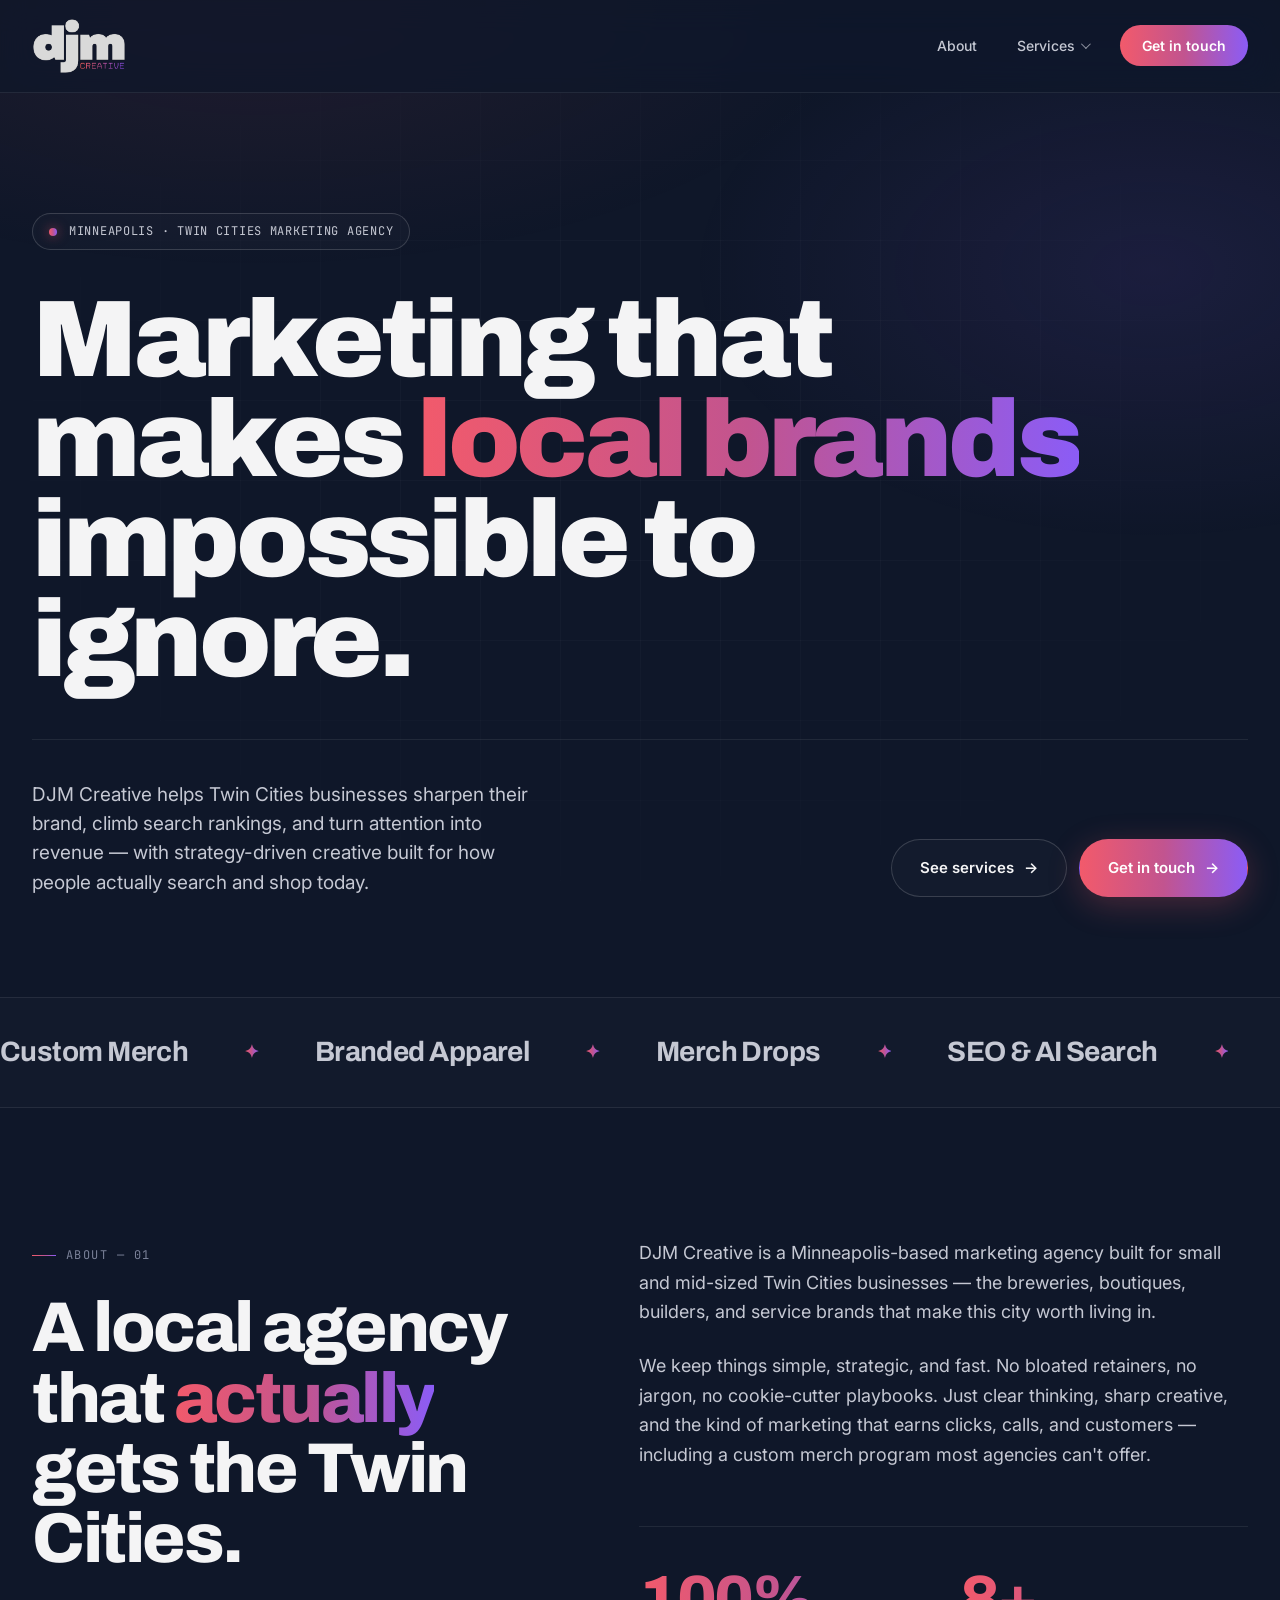
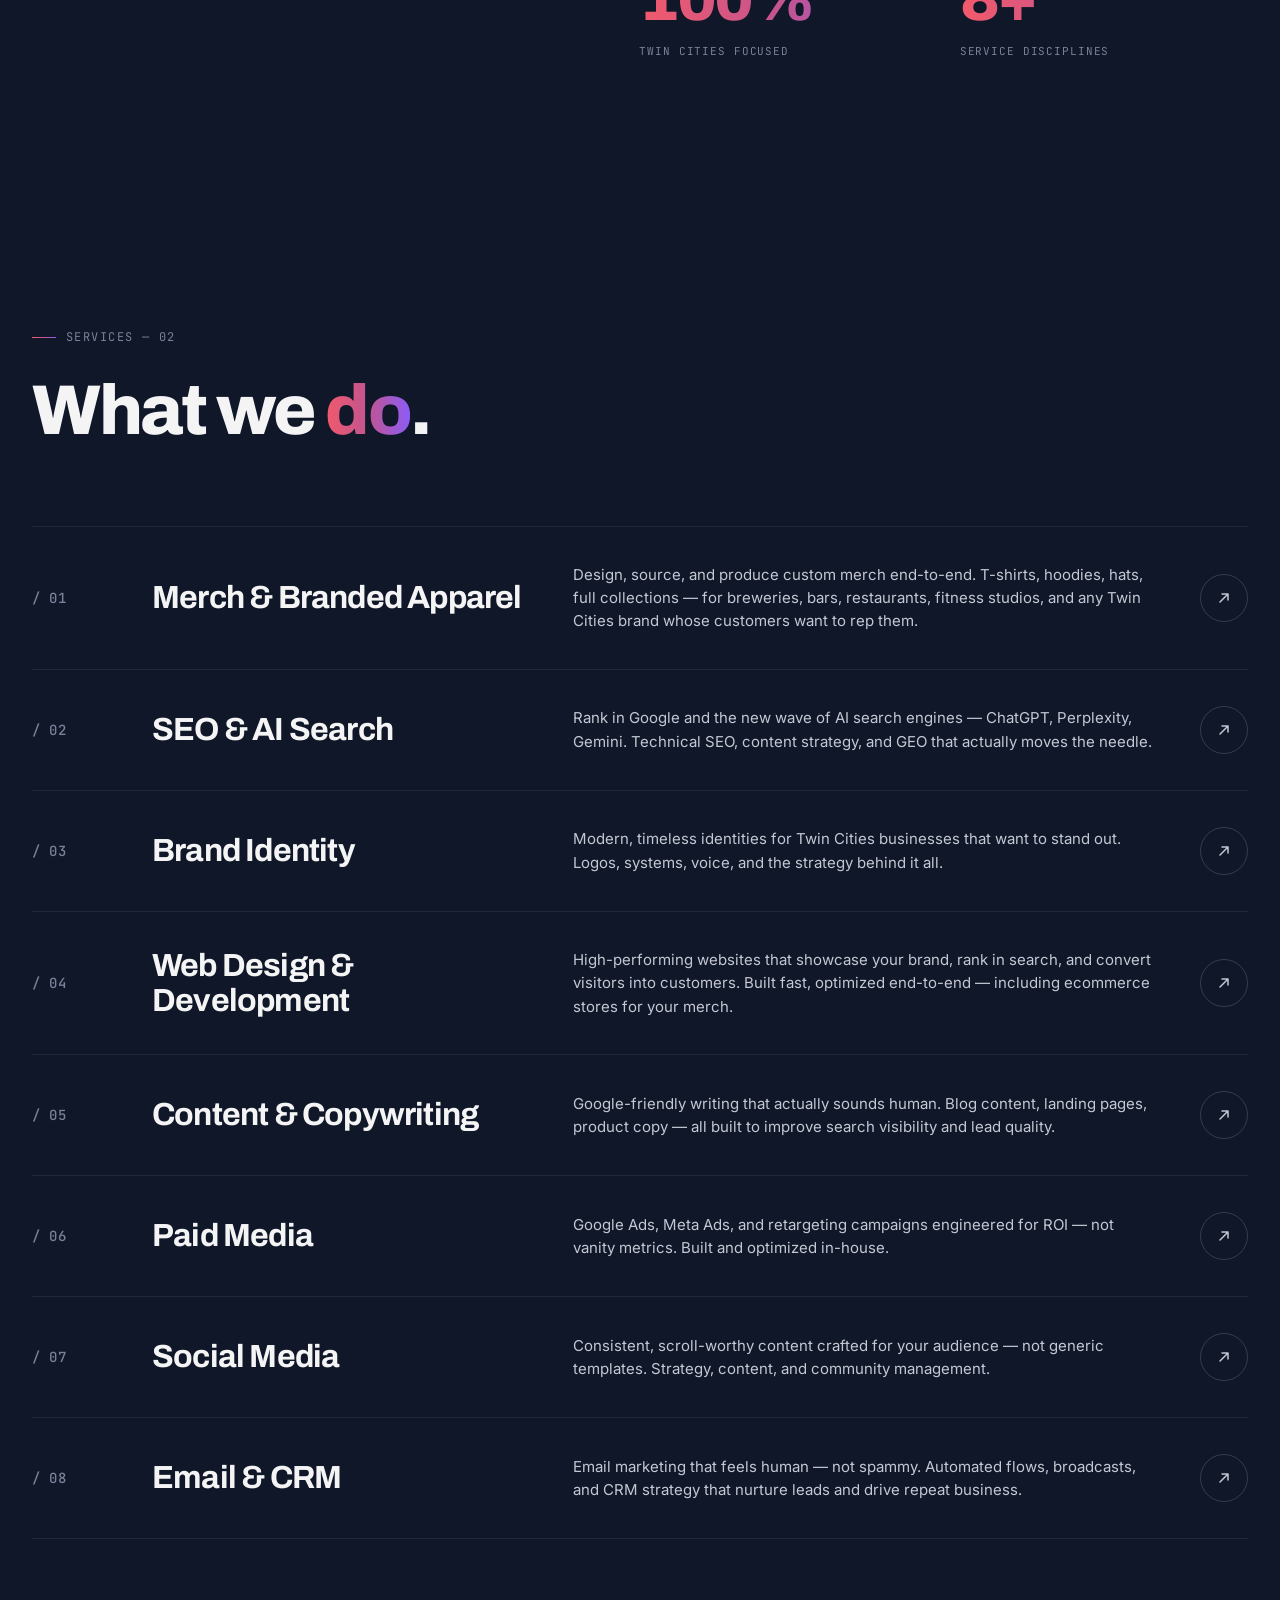
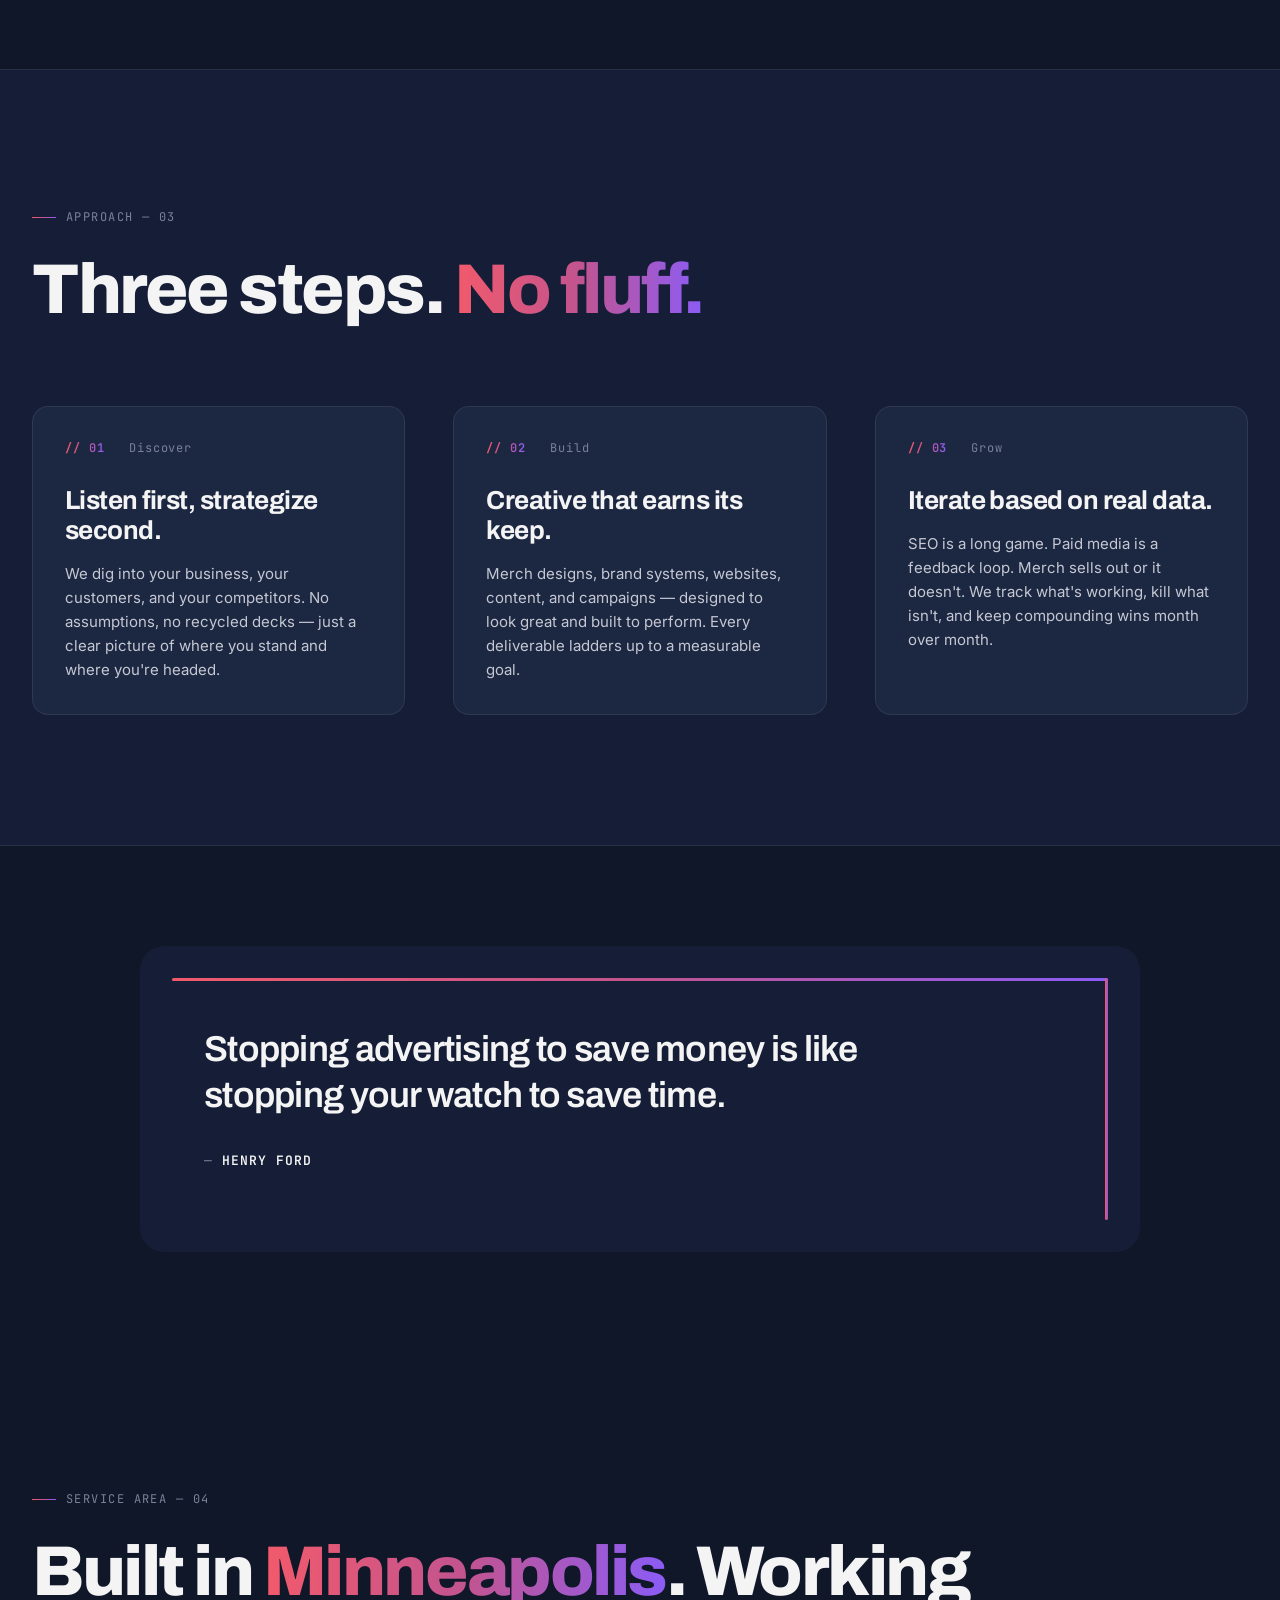
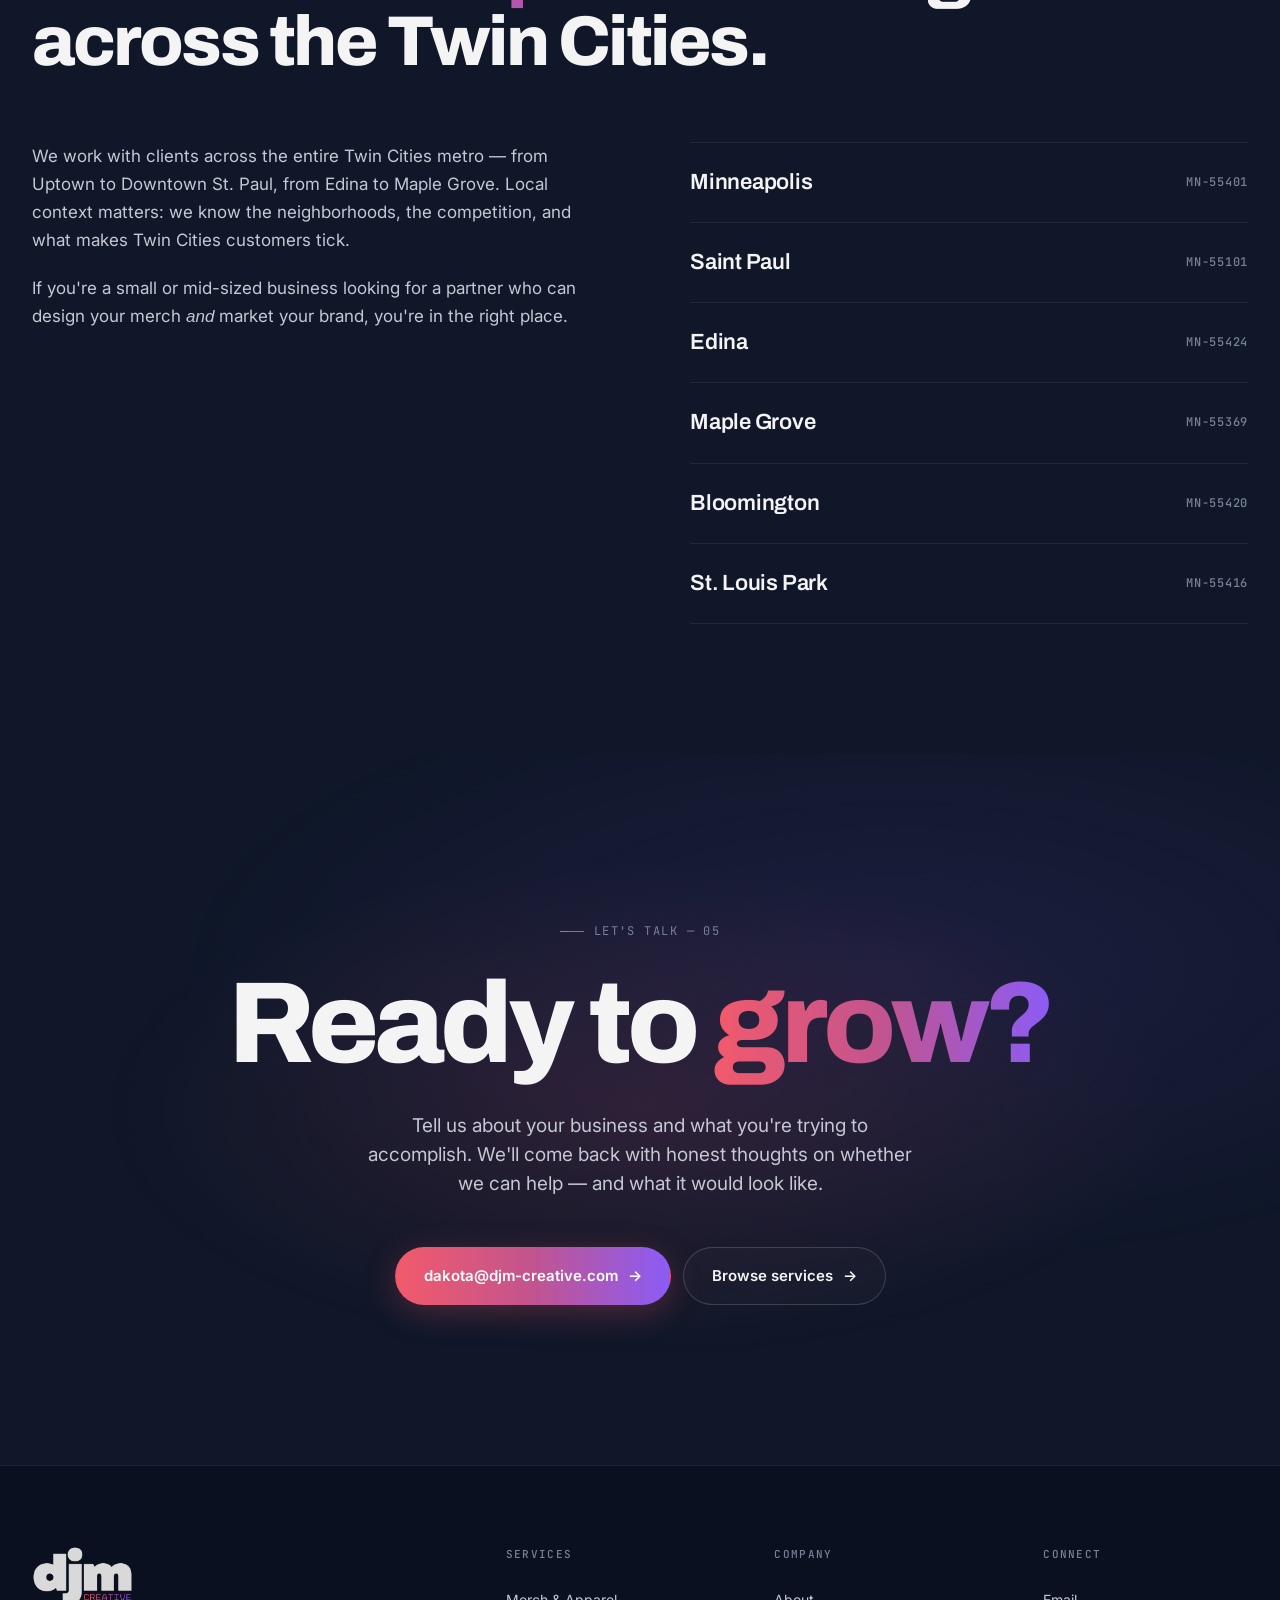
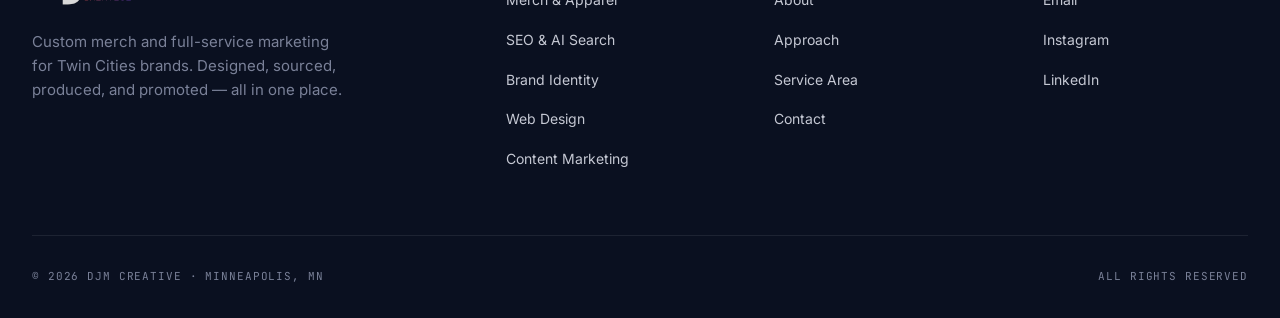
==== commit 543d6a8a: "Add files via upload" ====
--- a/index.html
+++ b/index.html
@@ -87,9 +87,31 @@
       <nav aria-label="Primary">
         <ul class="nav-links">
           <li><a href="/about/">About</a></li>
-          <li><a href="#services">Services</a></li>
-          <li><a href="#approach">Approach</a></li>
-          <li><a href="#locations">Twin Cities</a></li>
+          <li class="nav-dropdown">
+            <a href="/#services" tabindex="0">Services</a>
+            <ul class="nav-dropdown-menu">
+              <li><a href="/services/merch-apparel/">
+                <span class="nav-dropdown-item-title">Merch &amp; Apparel</span>
+                <span class="nav-dropdown-item-desc">Design · Source · Produce</span>
+              </a></li>
+              <li><a href="/services/seo/">
+                <span class="nav-dropdown-item-title">SEO &amp; AI Search</span>
+                <span class="nav-dropdown-item-desc">Google · ChatGPT · Perplexity</span>
+              </a></li>
+              <li><a href="/services/brand-identity/">
+                <span class="nav-dropdown-item-title">Brand Identity</span>
+                <span class="nav-dropdown-item-desc">Logo · System · Strategy</span>
+              </a></li>
+              <li><a href="/services/web-design/">
+                <span class="nav-dropdown-item-title">Web Design</span>
+                <span class="nav-dropdown-item-desc">Custom · Fast · SEO-ready</span>
+              </a></li>
+              <li><a href="/services/content-marketing/">
+                <span class="nav-dropdown-item-title">Content Marketing</span>
+                <span class="nav-dropdown-item-desc">Blog · Copy · Email</span>
+              </a></li>
+            </ul>
+          </li>
           <li class="cta-li"><a href="mailto:dakota@djm-creative.com" class="nav-cta">Get in touch</a></li>
         </ul>
       </nav>
--- a/assets/styles.css
+++ b/assets/styles.css
@@ -1082,3 +1082,99 @@
       .highlight-grid { grid-template-columns: 1fr; }
       .page-hero { padding: 64px 0 56px; }
     }
+
+    /* ─────────── DROPDOWN NAV ─────────── */
+    .nav-dropdown {
+      position: relative;
+    }
+    .nav-dropdown > a {
+      display: inline-flex;
+      align-items: center;
+      gap: 6px;
+      cursor: pointer;
+    }
+    .nav-dropdown > a::after {
+      content: "";
+      width: 6px;
+      height: 6px;
+      border-right: 1.5px solid currentColor;
+      border-bottom: 1.5px solid currentColor;
+      transform: rotate(45deg) translateY(-2px);
+      transition: transform 0.2s;
+      opacity: 0.7;
+    }
+    .nav-dropdown:hover > a::after,
+    .nav-dropdown:focus-within > a::after {
+      transform: rotate(-135deg) translateY(-2px);
+    }
+    .nav-dropdown-menu {
+      position: absolute;
+      top: calc(100% + 12px);
+      left: 50%;
+      transform: translateX(-50%) translateY(-8px);
+      min-width: 260px;
+      padding: 12px;
+      background: var(--bg-elev);
+      border: 1px solid var(--line-strong);
+      border-radius: 14px;
+      list-style: none;
+      display: flex;
+      flex-direction: column;
+      gap: 2px;
+      opacity: 0;
+      visibility: hidden;
+      pointer-events: none;
+      transition: opacity 0.2s, visibility 0.2s, transform 0.2s;
+      box-shadow: 0 20px 50px rgba(0,0,0,0.35), 0 0 0 1px rgba(255,255,255,0.02);
+      z-index: 200;
+    }
+    .nav-dropdown:hover .nav-dropdown-menu,
+    .nav-dropdown:focus-within .nav-dropdown-menu {
+      opacity: 1;
+      visibility: visible;
+      pointer-events: auto;
+      transform: translateX(-50%) translateY(0);
+    }
+    /* Invisible hover bridge so the menu doesn't close when moving cursor down */
+    .nav-dropdown::before {
+      content: "";
+      position: absolute;
+      top: 100%;
+      left: 0;
+      right: 0;
+      height: 14px;
+    }
+    .nav-dropdown-menu li { width: 100%; }
+    .nav-dropdown-menu a {
+      display: flex;
+      flex-direction: column;
+      gap: 2px;
+      padding: 12px 14px !important;
+      border-radius: 8px;
+      width: 100%;
+    }
+    .nav-dropdown-menu a:hover {
+      background: var(--bg-soft) !important;
+    }
+    .nav-dropdown-item-title {
+      font-size: 14px;
+      font-weight: 600;
+      color: var(--ink);
+    }
+    .nav-dropdown-item-desc {
+      font-family: 'JetBrains Mono', monospace;
+      font-size: 10px;
+      letter-spacing: 0.06em;
+      text-transform: uppercase;
+      color: var(--ink-mute);
+    }
+    .nav-dropdown-menu a:hover .nav-dropdown-item-title {
+      background: var(--gradient);
+      -webkit-background-clip: text;
+      background-clip: text;
+      -webkit-text-fill-color: transparent;
+    }
+
+    @media (max-width: 960px) {
+      .nav-dropdown-menu { display: none; } /* hidden on mobile, services accessible via homepage */
+    }
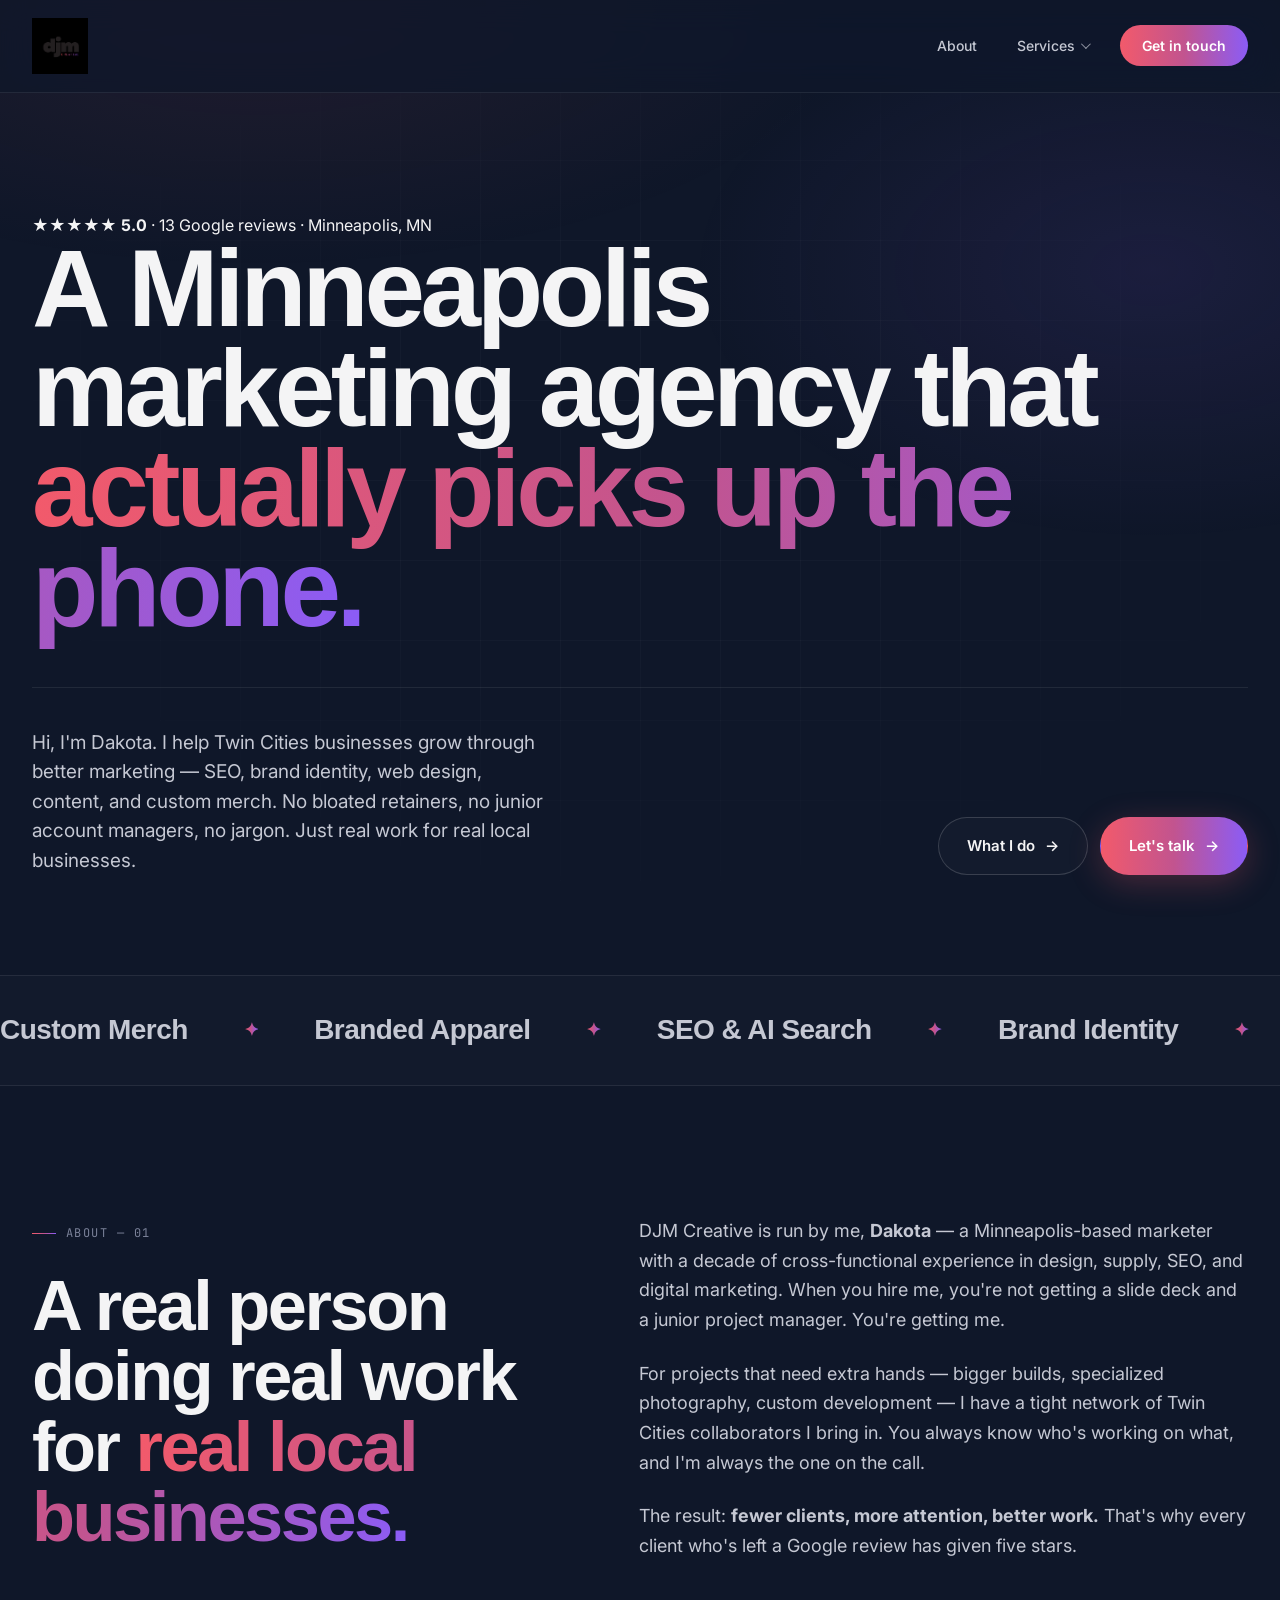
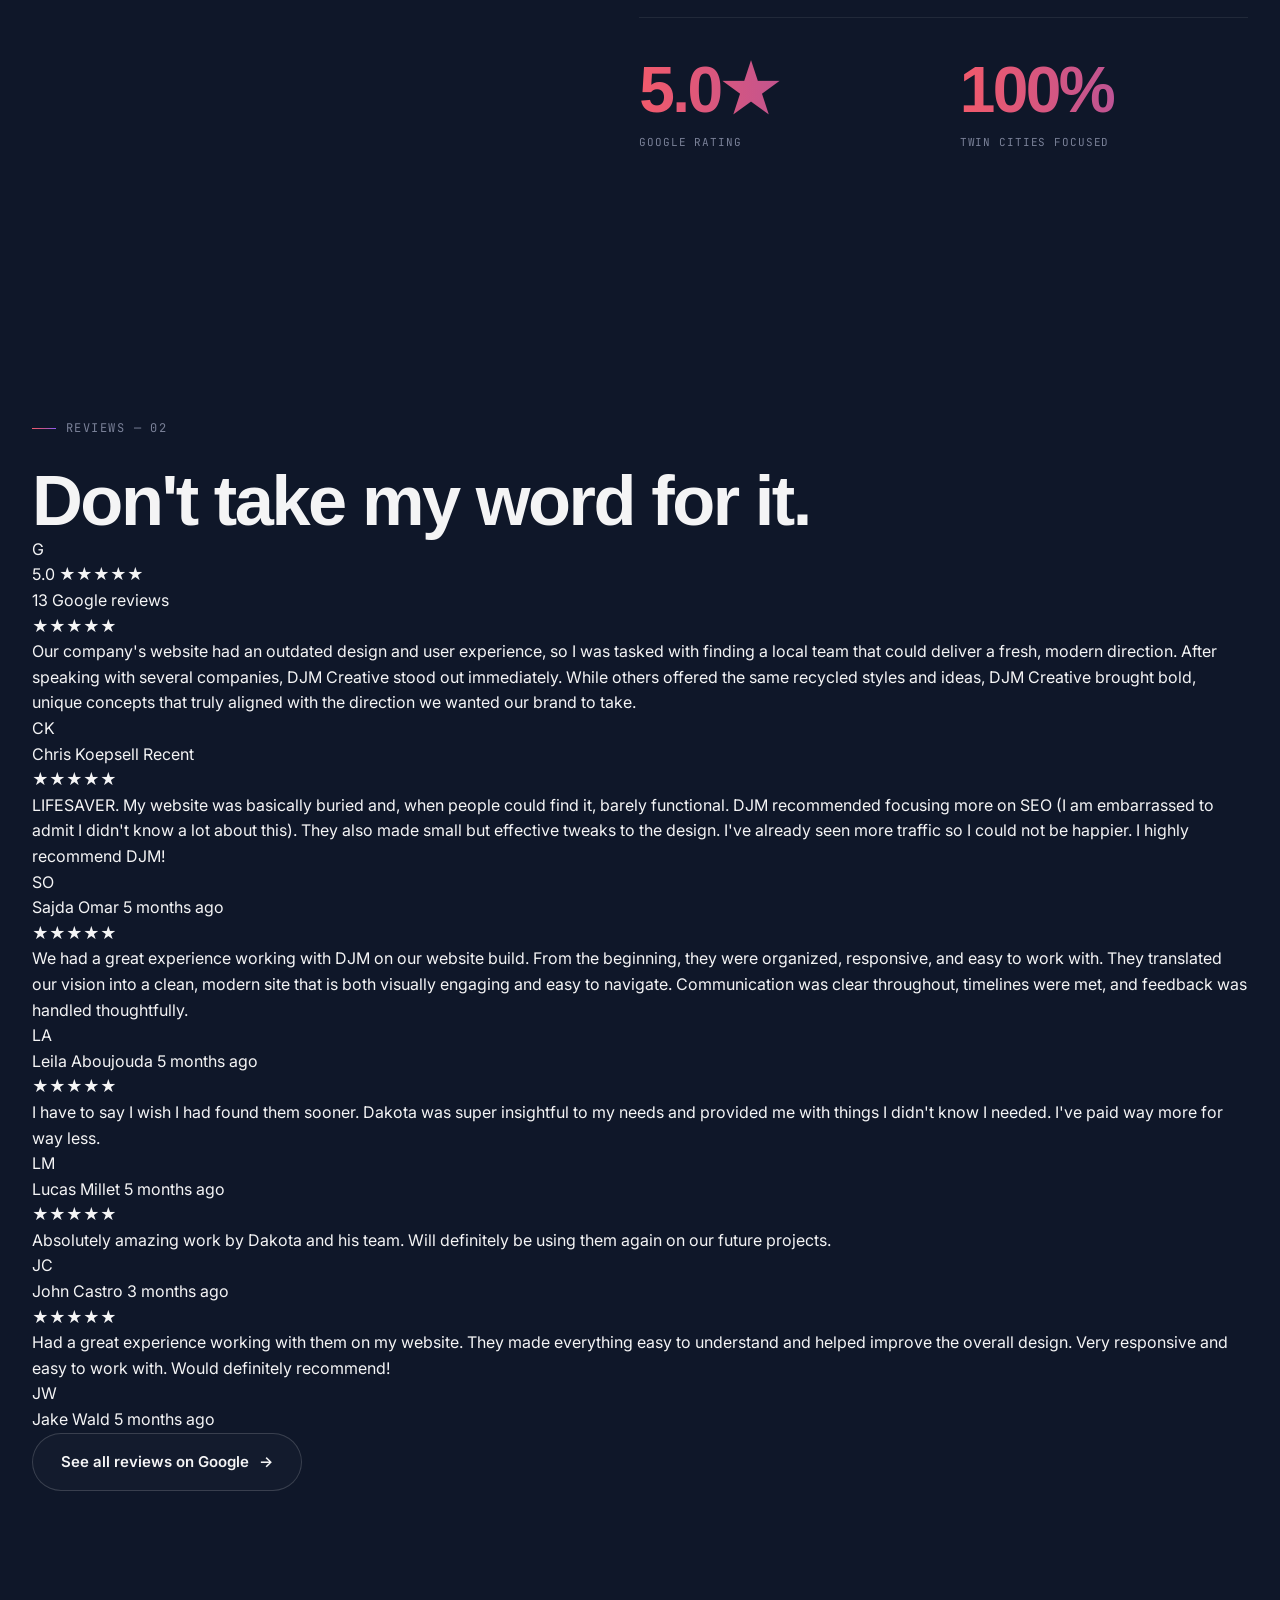
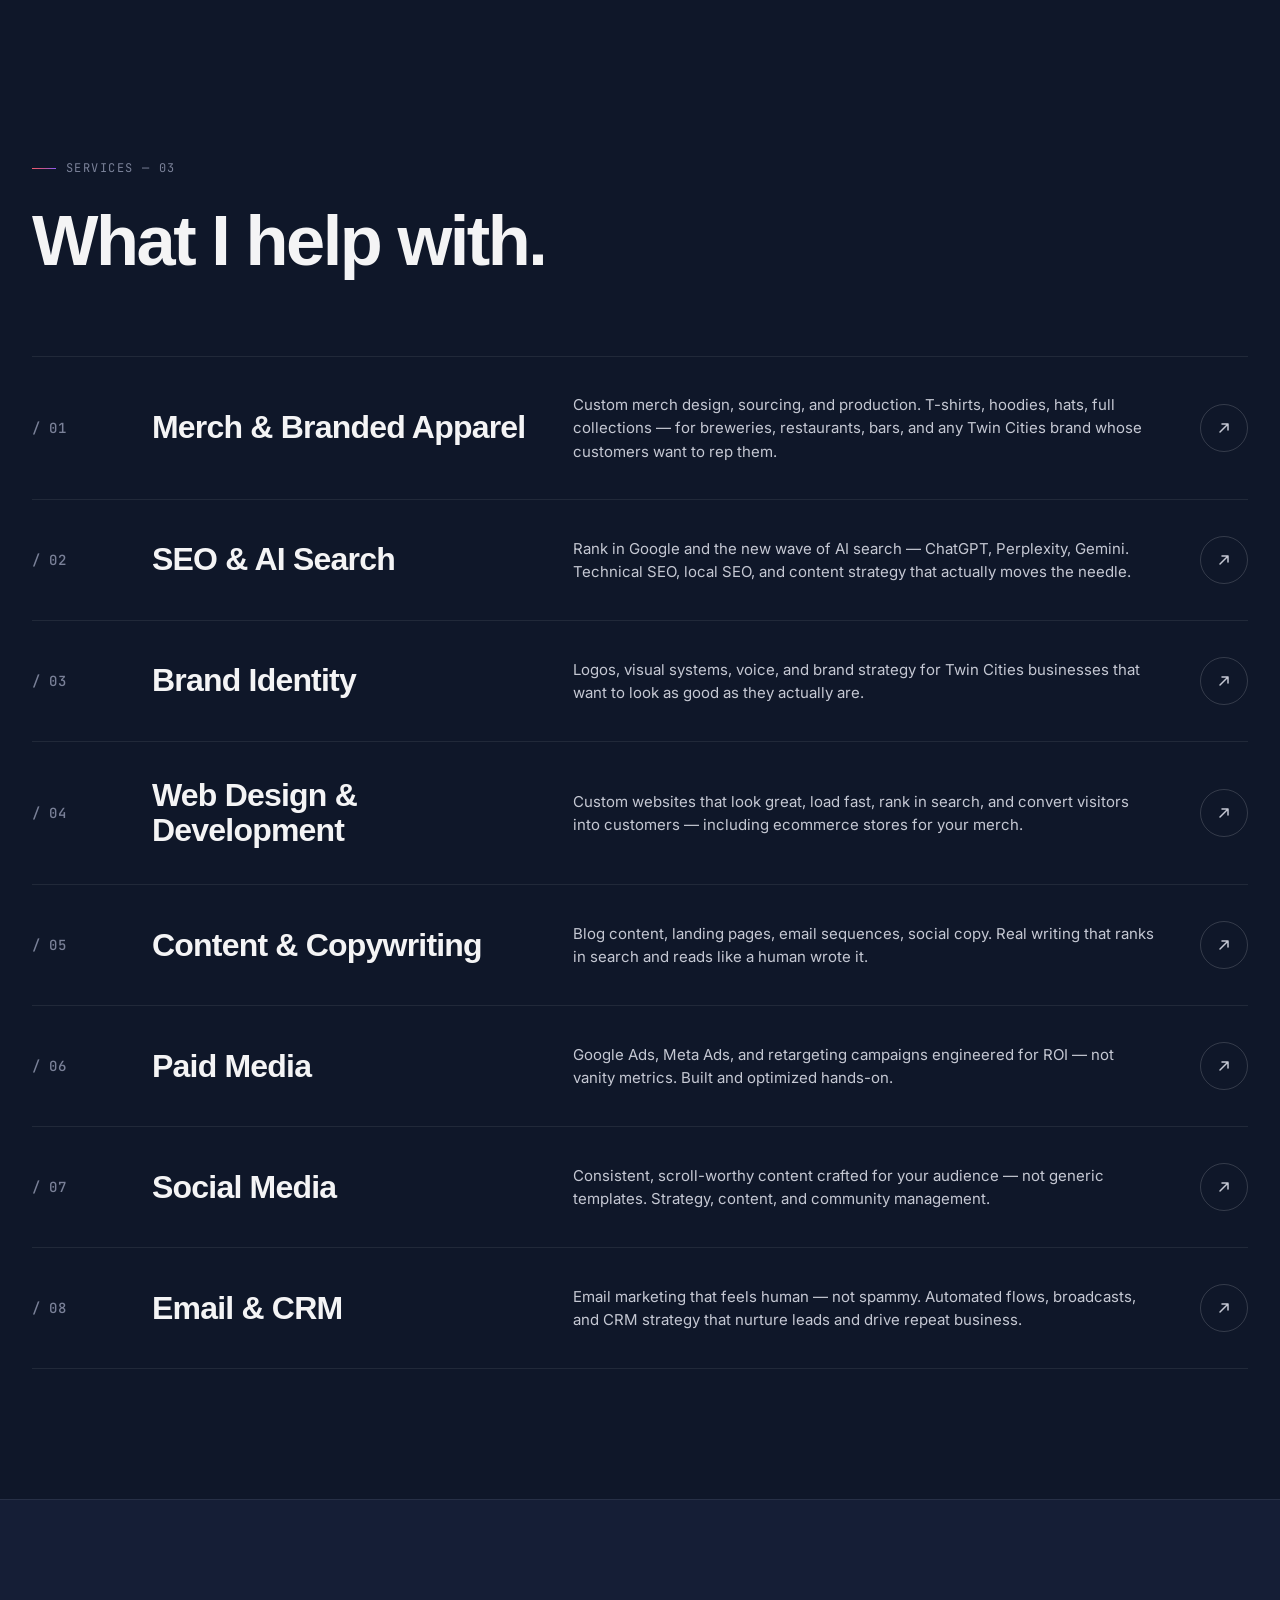
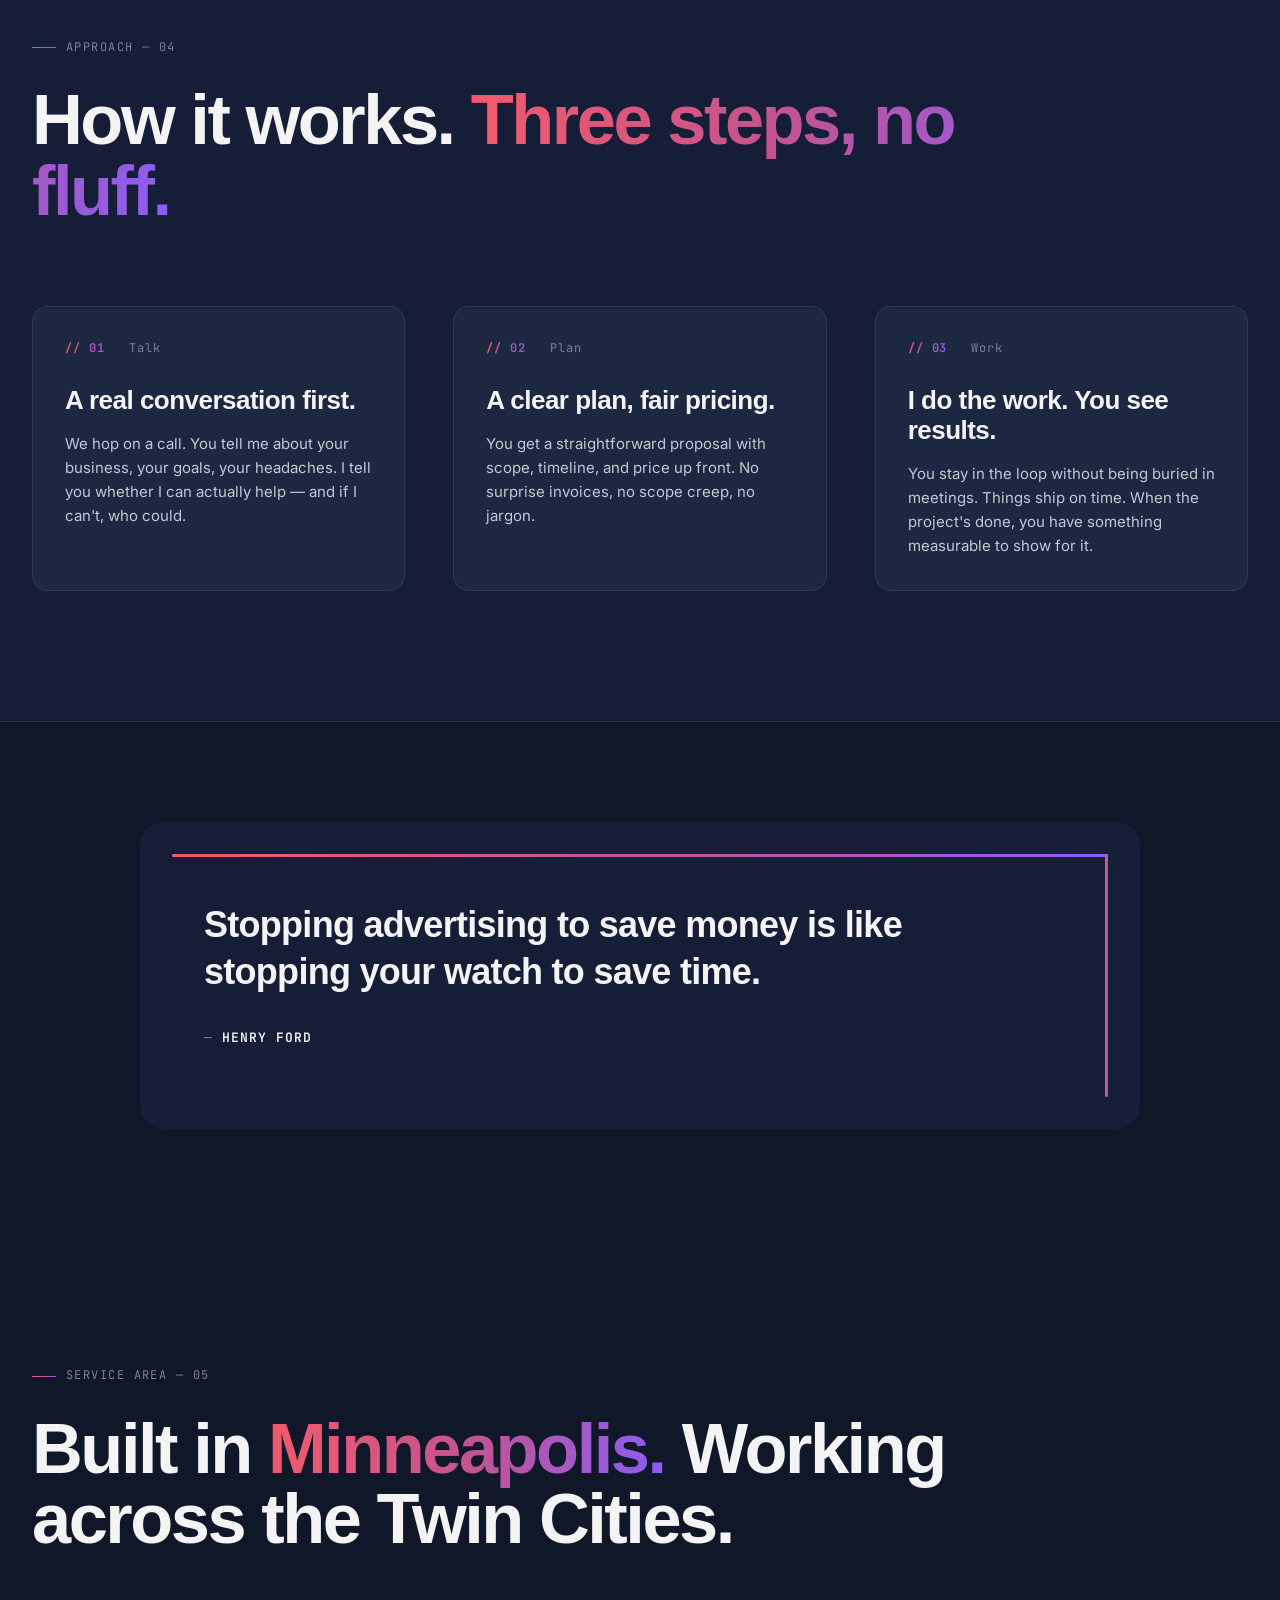
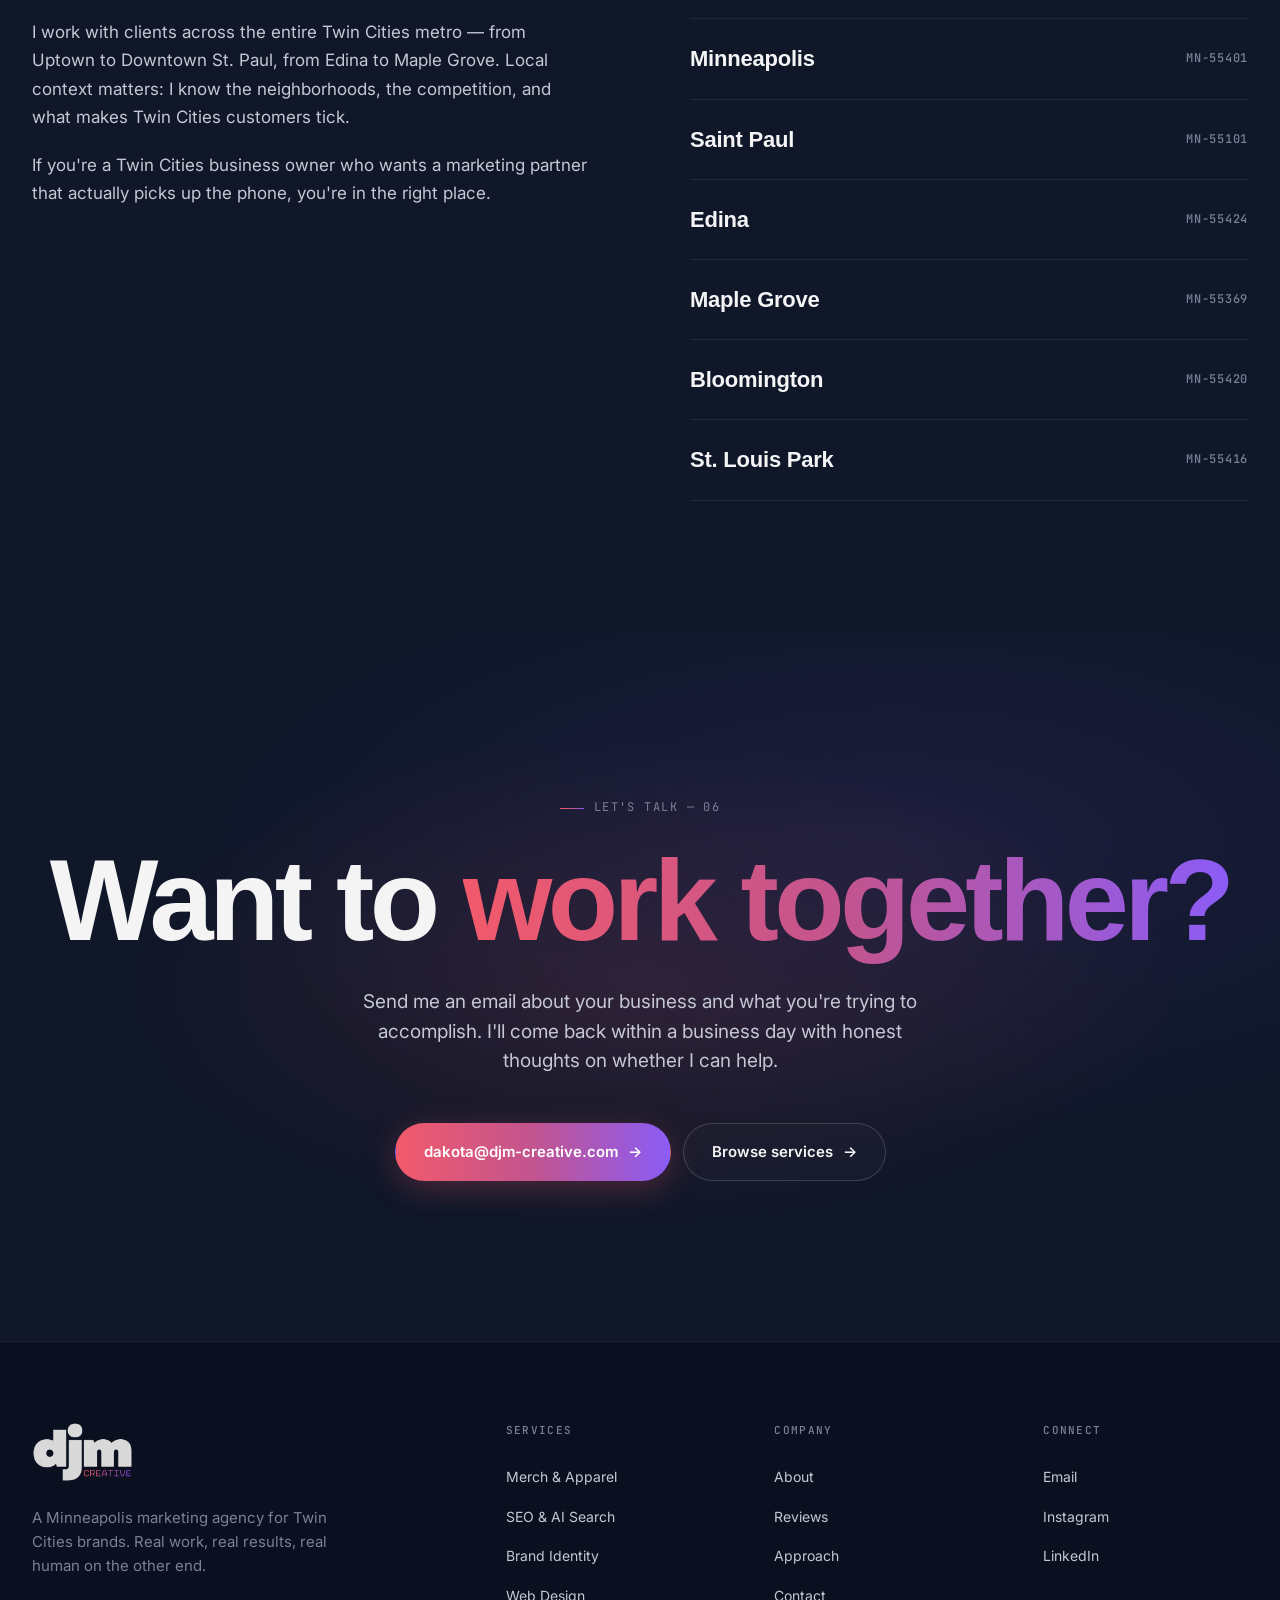
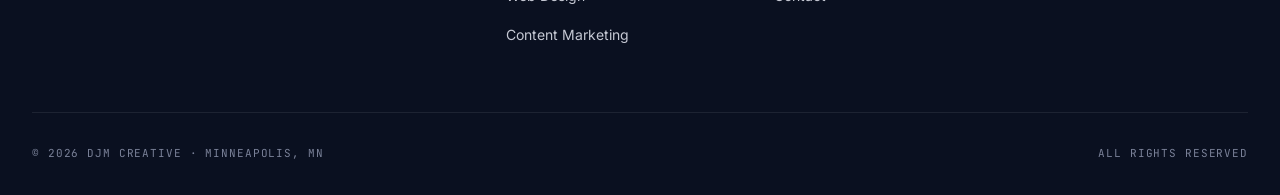
==== commit fedeecee: "Add files via upload" ====
--- a/index.html
+++ b/index.html
@@ -5,7 +5,7 @@
   <meta name="viewport" content="width=device-width, initial-scale=1.0">
 
   <title>DJM Creative | Minneapolis Marketing Agency for Twin Cities Brands</title>
-  <meta name="description" content="DJM Creative is a Minneapolis marketing agency helping Twin Cities businesses grow through SEO, brand identity, web design, content, and custom merch. Strategy-driven creative for local brands.">
+  <meta name="description" content="DJM Creative is a Minneapolis marketing agency helping Twin Cities businesses grow through SEO, brand identity, web design, content, and custom merch. 5-star rated, locally owned.">
   <meta name="keywords" content="Minneapolis marketing agency, Twin Cities marketing, SEO Minneapolis, brand identity, web design Minneapolis, content marketing, custom merch Minneapolis, branded apparel, local SEO">
   <meta name="author" content="DJM Creative">
   <link rel="canonical" href="https://djm-creative.com/">
@@ -18,23 +18,23 @@
   <meta property="og:type" content="website">
   <meta property="og:url" content="https://djm-creative.com/">
   <meta property="og:title" content="DJM Creative | Minneapolis Marketing Agency">
-  <meta property="og:description" content="Strategy-driven marketing and creative for Twin Cities businesses. SEO, branding, web design, content, and custom merch.">
+  <meta property="og:description" content="5-star rated Minneapolis marketing agency. SEO, branding, web design, content, and custom merch for Twin Cities brands.">
   <meta property="og:site_name" content="DJM Creative">
   <meta property="og:locale" content="en_US">
   <meta property="og:image" content="https://djm-creative.com/assets/logo-light.png">
 
   <meta name="twitter:card" content="summary_large_image">
   <meta name="twitter:title" content="DJM Creative | Minneapolis Marketing Agency">
-  <meta name="twitter:description" content="Strategy-driven marketing and creative for Twin Cities businesses.">
+  <meta name="twitter:description" content="5-star rated marketing agency for Twin Cities brands.">
 
   <meta name="robots" content="index, follow, max-image-preview:large">
-  <meta name="theme-color" content="#0f1729">
-
-  <link rel="icon" type="image/png" href="/assets/logo-light.png">
+  <meta name="theme-color" content="#faf7f2">
+
+  <link rel="icon" type="image/png" href="/assets/logo-dark.png">
 
   <link rel="preconnect" href="https://fonts.googleapis.com">
   <link rel="preconnect" href="https://fonts.gstatic.com" crossorigin>
-  <link href="https://fonts.googleapis.com/css2?family=Archivo:wght@400;500;600;700;800;900&family=Inter:wght@300;400;500;600&family=JetBrains+Mono:wght@400;500;600&display=swap" rel="stylesheet">
+  <link href="https://fonts.googleapis.com/css2?family=Inter:wght@300;400;500;600;700;800&family=JetBrains+Mono:wght@400;500;600&display=swap" rel="stylesheet">
 
   <link rel="stylesheet" href="/assets/styles.css">
 
@@ -45,7 +45,7 @@
     "name": "DJM Creative",
     "image": "https://djm-creative.com/assets/logo-light.png",
     "url": "https://djm-creative.com/",
-    "description": "Twin Cities agency specializing in custom merch design, sourcing, and production — backed by full-service marketing including SEO, brand identity, web design, and content.",
+    "description": "Minneapolis marketing agency specializing in SEO, brand identity, web design, content marketing, and custom merch for Twin Cities businesses.",
     "address": {
       "@type": "PostalAddress",
       "addressLocality": "Minneapolis",
@@ -63,17 +63,34 @@
       {"@type": "AdministrativeArea", "name": "Twin Cities"}
     ],
     "priceRange": "$$",
-    "serviceType": ["Custom Merchandise Design", "Branded Apparel Production", "Merch Sourcing", "SEO", "Brand Identity", "Web Design", "Content Marketing", "Social Media Marketing", "Email Marketing", "Paid Advertising"]
-  }
-  </script>
-
-  <script type="application/ld+json">
-  {
-    "@context": "https://schema.org",
-    "@type": "Organization",
-    "name": "DJM Creative",
-    "url": "https://djm-creative.com/",
-    "logo": "https://djm-creative.com/assets/logo-light.png"
+    "aggregateRating": {
+      "@type": "AggregateRating",
+      "ratingValue": "5.0",
+      "reviewCount": "13",
+      "bestRating": "5",
+      "worstRating": "1"
+    },
+    "review": [
+      {
+        "@type": "Review",
+        "author": {"@type": "Person", "name": "Chris Koepsell"},
+        "reviewRating": {"@type": "Rating", "ratingValue": "5", "bestRating": "5"},
+        "reviewBody": "Our company's website had an outdated design and user experience, so I was tasked with finding a local team that could deliver a fresh, modern direction. DJM Creative stood out immediately."
+      },
+      {
+        "@type": "Review",
+        "author": {"@type": "Person", "name": "Sajda Omar"},
+        "reviewRating": {"@type": "Rating", "ratingValue": "5", "bestRating": "5"},
+        "reviewBody": "LIFESAVER. My website was basically buried and barely functional. DJM recommended focusing more on SEO and made small but effective tweaks to the design. I've already seen more traffic."
+      },
+      {
+        "@type": "Review",
+        "author": {"@type": "Person", "name": "Leila Aboujouda"},
+        "reviewRating": {"@type": "Rating", "ratingValue": "5", "bestRating": "5"},
+        "reviewBody": "We had a great experience working with DJM on our website build. Organized, responsive, and easy to work with. They translated our vision into a clean, modern site."
+      }
+    ],
+    "serviceType": ["SEO", "Brand Identity", "Web Design", "Content Marketing", "Custom Merch", "Social Media Marketing"]
   }
   </script>
 </head>
@@ -82,7 +99,7 @@
   <header class="nav">
     <div class="nav-inner">
       <a href="/" class="logo-wrap" aria-label="DJM Creative home">
-        <img src="/assets/logo-light.png" alt="DJM Creative">
+        <img src="/assets/logo-dark.png" alt="DJM Creative">
       </a>
       <nav aria-label="Primary">
         <ul class="nav-links">
@@ -120,107 +137,211 @@
 
   <main>
 
-    <!-- ─────────── HERO ─────────── -->
+    <!-- HERO -->
     <section class="hero" aria-label="Introduction">
       <div class="container">
-        <div class="hero-tag">
-          <span class="dot"></span>
-          <span>Minneapolis · Twin Cities Marketing Agency</span>
+        <div class="review-badge">
+          <span class="review-badge-stars">★★★★★</span>
+          <span class="review-badge-text"><strong>5.0</strong> · 13 Google reviews · Minneapolis, MN</span>
         </div>
         <h1 class="hero-title">
-          Marketing that makes <span class="grad-text">local brands</span> impossible to ignore.
+          A Minneapolis marketing agency that <span class="grad-text">actually picks up the phone.</span>
         </h1>
         <div class="hero-row">
           <p class="hero-lede">
-            DJM Creative helps Twin Cities businesses sharpen their brand, climb search rankings,
-            and turn attention into revenue — with strategy-driven creative built for how people
-            actually search and shop today.
+            Hi, I'm Dakota. I help Twin Cities businesses grow through better marketing — SEO, brand identity,
+            web design, content, and custom merch. No bloated retainers, no junior account managers, no jargon.
+            Just real work for real local businesses.
           </p>
           <div class="hero-actions">
             <a href="#services" class="btn btn-secondary">
-              See services <span class="arrow">→</span>
+              What I do <span class="arrow">→</span>
             </a>
             <a href="mailto:dakota@djm-creative.com" class="btn btn-primary">
-              Get in touch <span class="arrow">→</span>
+              Let's talk <span class="arrow">→</span>
             </a>
           </div>
         </div>
       </div>
     </section>
 
-    <!-- ─────────── MARQUEE ─────────── -->
+    <!-- MARQUEE -->
     <div class="strip" aria-hidden="true">
       <div class="strip-track">
         <span class="strip-item">Custom Merch</span>
         <span class="strip-item">Branded Apparel</span>
-        <span class="strip-item">Merch Drops</span>
         <span class="strip-item">SEO &amp; AI Search</span>
         <span class="strip-item">Brand Identity</span>
         <span class="strip-item">Web Design</span>
         <span class="strip-item">Content Strategy</span>
-        <span class="strip-item">Sourcing &amp; Production</span>
+        <span class="strip-item">Email Marketing</span>
+        <span class="strip-item">Social Media</span>
         <span class="strip-item">Custom Merch</span>
         <span class="strip-item">Branded Apparel</span>
-        <span class="strip-item">Merch Drops</span>
         <span class="strip-item">SEO &amp; AI Search</span>
         <span class="strip-item">Brand Identity</span>
         <span class="strip-item">Web Design</span>
         <span class="strip-item">Content Strategy</span>
-        <span class="strip-item">Sourcing &amp; Production</span>
+        <span class="strip-item">Email Marketing</span>
+        <span class="strip-item">Social Media</span>
       </div>
     </div>
 
-    <!-- ─────────── ABOUT ─────────── -->
+    <!-- ABOUT -->
     <section id="about" aria-label="About DJM Creative">
       <div class="container">
         <div class="about-grid">
           <div>
             <span class="eyebrow">About — 01</span>
-            <h2 class="section-title">A local agency that <span class="grad-text">actually</span> gets the Twin Cities.</h2>
+            <h2 class="section-title">A real person doing real work for <span class="grad-text">real local businesses.</span></h2>
           </div>
           <div class="about-body">
             <p>
-              DJM Creative is a Minneapolis-based marketing agency built for small and mid-sized
-              Twin Cities businesses — the breweries, boutiques, builders, and service brands
-              that make this city worth living in.
+              DJM Creative is run by me, <strong>Dakota</strong> — a Minneapolis-based marketer with a decade
+              of cross-functional experience in design, supply, SEO, and digital marketing. When you hire me,
+              you're not getting a slide deck and a junior project manager. You're getting me.
             </p>
             <p>
-              We keep things simple, strategic, and fast. No bloated retainers, no jargon,
-              no cookie-cutter playbooks. Just clear thinking, sharp creative, and the kind
-              of marketing that earns clicks, calls, and customers — including a custom merch
-              program most agencies can't offer.
+              For projects that need extra hands — bigger builds, specialized photography, custom development —
+              I have a tight network of Twin Cities collaborators I bring in. You always know who's working
+              on what, and I'm always the one on the call.
+            </p>
+            <p>
+              The result: <strong>fewer clients, more attention, better work.</strong> That's why every client
+              who's left a Google review has given five stars.
             </p>
             <div class="about-stats">
               <div>
+                <div class="stat-num grad-text">5.0★</div>
+                <div class="stat-label">Google rating</div>
+              </div>
+              <div>
                 <div class="stat-num grad-text">100%</div>
                 <div class="stat-label">Twin Cities focused</div>
               </div>
-              <div>
-                <div class="stat-num grad-text">8+</div>
-                <div class="stat-label">Service disciplines</div>
-              </div>
-            </div>
-          </div>
-        </div>
-      </div>
-    </section>
-
-    <!-- ─────────── SERVICES (merch leads, all others kept full) ─────────── -->
+            </div>
+          </div>
+        </div>
+      </div>
+    </section>
+
+    <!-- REVIEWS -->
+    <section id="reviews" class="reviews" aria-label="Client reviews">
+      <div class="container">
+        <div class="reviews-header">
+          <div>
+            <span class="eyebrow">Reviews — 02</span>
+            <h2 class="section-title">Don't take my word for it.</h2>
+          </div>
+          <div class="reviews-google">
+            <div class="reviews-google-icon">G</div>
+            <div class="reviews-google-meta">
+              <div class="reviews-google-rating">
+                <span>5.0</span>
+                <span class="reviews-google-stars">★★★★★</span>
+              </div>
+              <div class="reviews-google-count">13 Google reviews</div>
+            </div>
+          </div>
+        </div>
+
+        <div class="reviews-grid">
+          <article class="review-card">
+            <div class="review-stars">★★★★★</div>
+            <p class="review-text">Our company's website had an outdated design and user experience, so I was tasked with finding a local team that could deliver a fresh, modern direction. After speaking with several companies, DJM Creative stood out immediately. While others offered the same recycled styles and ideas, DJM Creative brought bold, unique concepts that truly aligned with the direction we wanted our brand to take.</p>
+            <div class="review-author">
+              <div class="review-avatar">CK</div>
+              <div class="review-meta">
+                <span class="review-name">Chris Koepsell</span>
+                <span class="review-date">Recent</span>
+              </div>
+            </div>
+          </article>
+
+          <article class="review-card">
+            <div class="review-stars">★★★★★</div>
+            <p class="review-text">LIFESAVER. My website was basically buried and, when people could find it, barely functional. DJM recommended focusing more on SEO (I am embarrassed to admit I didn't know a lot about this). They also made small but effective tweaks to the design. I've already seen more traffic so I could not be happier. I highly recommend DJM!</p>
+            <div class="review-author">
+              <div class="review-avatar">SO</div>
+              <div class="review-meta">
+                <span class="review-name">Sajda Omar</span>
+                <span class="review-date">5 months ago</span>
+              </div>
+            </div>
+          </article>
+
+          <article class="review-card">
+            <div class="review-stars">★★★★★</div>
+            <p class="review-text">We had a great experience working with DJM on our website build. From the beginning, they were organized, responsive, and easy to work with. They translated our vision into a clean, modern site that is both visually engaging and easy to navigate. Communication was clear throughout, timelines were met, and feedback was handled thoughtfully.</p>
+            <div class="review-author">
+              <div class="review-avatar">LA</div>
+              <div class="review-meta">
+                <span class="review-name">Leila Aboujouda</span>
+                <span class="review-date">5 months ago</span>
+              </div>
+            </div>
+          </article>
+
+          <article class="review-card">
+            <div class="review-stars">★★★★★</div>
+            <p class="review-text">I have to say I wish I had found them sooner. Dakota was super insightful to my needs and provided me with things I didn't know I needed. I've paid way more for way less.</p>
+            <div class="review-author">
+              <div class="review-avatar">LM</div>
+              <div class="review-meta">
+                <span class="review-name">Lucas Millet</span>
+                <span class="review-date">5 months ago</span>
+              </div>
+            </div>
+          </article>
+
+          <article class="review-card">
+            <div class="review-stars">★★★★★</div>
+            <p class="review-text">Absolutely amazing work by Dakota and his team. Will definitely be using them again on our future projects.</p>
+            <div class="review-author">
+              <div class="review-avatar">JC</div>
+              <div class="review-meta">
+                <span class="review-name">John Castro</span>
+                <span class="review-date">3 months ago</span>
+              </div>
+            </div>
+          </article>
+
+          <article class="review-card">
+            <div class="review-stars">★★★★★</div>
+            <p class="review-text">Had a great experience working with them on my website. They made everything easy to understand and helped improve the overall design. Very responsive and easy to work with. Would definitely recommend!</p>
+            <div class="review-author">
+              <div class="review-avatar">JW</div>
+              <div class="review-meta">
+                <span class="review-name">Jake Wald</span>
+                <span class="review-date">5 months ago</span>
+              </div>
+            </div>
+          </article>
+        </div>
+
+        <div class="reviews-footer">
+          <a href="https://www.google.com/search?q=DJM+Creative+Minneapolis+reviews" target="_blank" rel="noopener" class="btn btn-secondary">
+            See all reviews on Google <span class="arrow">→</span>
+          </a>
+        </div>
+      </div>
+    </section>
+
+    <!-- SERVICES -->
     <section id="services" aria-label="Services">
       <div class="container">
         <div class="services-header">
           <div>
-            <span class="eyebrow">Services — 02</span>
-            <h2 class="section-title">What we <span class="grad-text">do</span>.</h2>
+            <span class="eyebrow">Services — 03</span>
+            <h2 class="section-title">What I help with.</h2>
           </div>
         </div>
 
         <div class="services-list" role="list">
-
           <a href="/services/merch-apparel/" class="service-row" role="listitem" style="text-decoration:none; color:inherit;">
             <span class="service-num mono">/ 01</span>
             <h3 class="service-title">Merch &amp; Branded Apparel</h3>
-            <p class="service-desc">Design, source, and produce custom merch end-to-end. T-shirts, hoodies, hats, full collections — for breweries, bars, restaurants, fitness studios, and any Twin Cities brand whose customers want to rep them.</p>
+            <p class="service-desc">Custom merch design, sourcing, and production. T-shirts, hoodies, hats, full collections — for breweries, restaurants, bars, and any Twin Cities brand whose customers want to rep them.</p>
             <div class="service-arrow" aria-hidden="true">
               <svg width="14" height="14" viewBox="0 0 14 14" fill="none"><path d="M3 11L11 3M11 3H5M11 3V9" stroke="currentColor" stroke-width="1.5" stroke-linecap="round" stroke-linejoin="round"/></svg>
             </div>
@@ -229,7 +350,7 @@
           <a href="/services/seo/" class="service-row" role="listitem" style="text-decoration:none; color:inherit;">
             <span class="service-num mono">/ 02</span>
             <h3 class="service-title">SEO &amp; AI Search</h3>
-            <p class="service-desc">Rank in Google and the new wave of AI search engines — ChatGPT, Perplexity, Gemini. Technical SEO, content strategy, and GEO that actually moves the needle.</p>
+            <p class="service-desc">Rank in Google and the new wave of AI search — ChatGPT, Perplexity, Gemini. Technical SEO, local SEO, and content strategy that actually moves the needle.</p>
             <div class="service-arrow" aria-hidden="true">
               <svg width="14" height="14" viewBox="0 0 14 14" fill="none"><path d="M3 11L11 3M11 3H5M11 3V9" stroke="currentColor" stroke-width="1.5" stroke-linecap="round" stroke-linejoin="round"/></svg>
             </div>
@@ -238,7 +359,7 @@
           <a href="/services/brand-identity/" class="service-row" role="listitem" style="text-decoration:none; color:inherit;">
             <span class="service-num mono">/ 03</span>
             <h3 class="service-title">Brand Identity</h3>
-            <p class="service-desc">Modern, timeless identities for Twin Cities businesses that want to stand out. Logos, systems, voice, and the strategy behind it all.</p>
+            <p class="service-desc">Logos, visual systems, voice, and brand strategy for Twin Cities businesses that want to look as good as they actually are.</p>
             <div class="service-arrow" aria-hidden="true">
               <svg width="14" height="14" viewBox="0 0 14 14" fill="none"><path d="M3 11L11 3M11 3H5M11 3V9" stroke="currentColor" stroke-width="1.5" stroke-linecap="round" stroke-linejoin="round"/></svg>
             </div>
@@ -247,7 +368,7 @@
           <a href="/services/web-design/" class="service-row" role="listitem" style="text-decoration:none; color:inherit;">
             <span class="service-num mono">/ 04</span>
             <h3 class="service-title">Web Design &amp; Development</h3>
-            <p class="service-desc">High-performing websites that showcase your brand, rank in search, and convert visitors into customers. Built fast, optimized end-to-end — including ecommerce stores for your merch.</p>
+            <p class="service-desc">Custom websites that look great, load fast, rank in search, and convert visitors into customers — including ecommerce stores for your merch.</p>
             <div class="service-arrow" aria-hidden="true">
               <svg width="14" height="14" viewBox="0 0 14 14" fill="none"><path d="M3 11L11 3M11 3H5M11 3V9" stroke="currentColor" stroke-width="1.5" stroke-linecap="round" stroke-linejoin="round"/></svg>
             </div>
@@ -256,7 +377,7 @@
           <a href="/services/content-marketing/" class="service-row" role="listitem" style="text-decoration:none; color:inherit;">
             <span class="service-num mono">/ 05</span>
             <h3 class="service-title">Content &amp; Copywriting</h3>
-            <p class="service-desc">Google-friendly writing that actually sounds human. Blog content, landing pages, product copy — all built to improve search visibility and lead quality.</p>
+            <p class="service-desc">Blog content, landing pages, email sequences, social copy. Real writing that ranks in search and reads like a human wrote it.</p>
             <div class="service-arrow" aria-hidden="true">
               <svg width="14" height="14" viewBox="0 0 14 14" fill="none"><path d="M3 11L11 3M11 3H5M11 3V9" stroke="currentColor" stroke-width="1.5" stroke-linecap="round" stroke-linejoin="round"/></svg>
             </div>
@@ -265,7 +386,7 @@
           <article class="service-row" role="listitem">
             <span class="service-num mono">/ 06</span>
             <h3 class="service-title">Paid Media</h3>
-            <p class="service-desc">Google Ads, Meta Ads, and retargeting campaigns engineered for ROI — not vanity metrics. Built and optimized in-house.</p>
+            <p class="service-desc">Google Ads, Meta Ads, and retargeting campaigns engineered for ROI — not vanity metrics. Built and optimized hands-on.</p>
             <div class="service-arrow" aria-hidden="true">
               <svg width="14" height="14" viewBox="0 0 14 14" fill="none"><path d="M3 11L11 3M11 3H5M11 3V9" stroke="currentColor" stroke-width="1.5" stroke-linecap="round" stroke-linejoin="round"/></svg>
             </div>
@@ -288,38 +409,37 @@
               <svg width="14" height="14" viewBox="0 0 14 14" fill="none"><path d="M3 11L11 3M11 3H5M11 3V9" stroke="currentColor" stroke-width="1.5" stroke-linecap="round" stroke-linejoin="round"/></svg>
             </div>
           </article>
-
-        </div>
-      </div>
-    </section>
-
-    <!-- ─────────── APPROACH ─────────── -->
+        </div>
+      </div>
+    </section>
+
+    <!-- APPROACH -->
     <section id="approach" class="approach" aria-label="Our approach">
       <div class="container">
-        <span class="eyebrow">Approach — 03</span>
-        <h2 class="section-title">Three steps. <span class="grad-text">No fluff.</span></h2>
+        <span class="eyebrow">Approach — 04</span>
+        <h2 class="section-title">How it works. <span class="grad-text">Three steps, no fluff.</span></h2>
 
         <div class="approach-steps">
           <div class="approach-step">
-            <span class="step-num"><span>// 01</span> &nbsp; Discover</span>
-            <h3 class="step-title">Listen first, strategize second.</h3>
-            <p class="step-desc">We dig into your business, your customers, and your competitors. No assumptions, no recycled decks — just a clear picture of where you stand and where you're headed.</p>
+            <span class="step-num"><span>// 01</span> &nbsp; Talk</span>
+            <h3 class="step-title">A real conversation first.</h3>
+            <p class="step-desc">We hop on a call. You tell me about your business, your goals, your headaches. I tell you whether I can actually help — and if I can't, who could.</p>
           </div>
           <div class="approach-step">
-            <span class="step-num"><span>// 02</span> &nbsp; Build</span>
-            <h3 class="step-title">Creative that earns its keep.</h3>
-            <p class="step-desc">Merch designs, brand systems, websites, content, and campaigns — designed to look great and built to perform. Every deliverable ladders up to a measurable goal.</p>
+            <span class="step-num"><span>// 02</span> &nbsp; Plan</span>
+            <h3 class="step-title">A clear plan, fair pricing.</h3>
+            <p class="step-desc">You get a straightforward proposal with scope, timeline, and price up front. No surprise invoices, no scope creep, no jargon.</p>
           </div>
           <div class="approach-step">
-            <span class="step-num"><span>// 03</span> &nbsp; Grow</span>
-            <h3 class="step-title">Iterate based on real data.</h3>
-            <p class="step-desc">SEO is a long game. Paid media is a feedback loop. Merch sells out or it doesn't. We track what's working, kill what isn't, and keep compounding wins month over month.</p>
-          </div>
-        </div>
-      </div>
-    </section>
-
-    <!-- ─────────── QUOTE ─────────── -->
+            <span class="step-num"><span>// 03</span> &nbsp; Work</span>
+            <h3 class="step-title">I do the work. You see results.</h3>
+            <p class="step-desc">You stay in the loop without being buried in meetings. Things ship on time. When the project's done, you have something measurable to show for it.</p>
+          </div>
+        </div>
+      </div>
+    </section>
+
+    <!-- QUOTE -->
     <section class="quote-section" aria-label="Quote">
       <div class="container">
         <div class="quote-card">
@@ -329,22 +449,22 @@
       </div>
     </section>
 
-    <!-- ─────────── LOCATIONS ─────────── -->
+    <!-- LOCATIONS -->
     <section id="locations" aria-label="Service area">
       <div class="container">
-        <span class="eyebrow">Service Area — 04</span>
-        <h2 class="section-title">Built in <span class="grad-text">Minneapolis</span>. Working across the Twin Cities.</h2>
+        <span class="eyebrow">Service Area — 05</span>
+        <h2 class="section-title">Built in <span class="grad-text">Minneapolis.</span> Working across the Twin Cities.</h2>
 
         <div class="locations-grid">
           <div class="locations-copy">
             <p>
-              We work with clients across the entire Twin Cities metro — from Uptown to
-              Downtown St. Paul, from Edina to Maple Grove. Local context matters: we know
-              the neighborhoods, the competition, and what makes Twin Cities customers tick.
+              I work with clients across the entire Twin Cities metro — from Uptown to Downtown St. Paul,
+              from Edina to Maple Grove. Local context matters: I know the neighborhoods, the competition,
+              and what makes Twin Cities customers tick.
             </p>
             <p>
-              If you're a small or mid-sized business looking for a partner who can design
-              your merch <em>and</em> market your brand, you're in the right place.
+              If you're a Twin Cities business owner who wants a marketing partner that actually picks up
+              the phone, you're in the right place.
             </p>
           </div>
           <div class="locations-list">
@@ -359,14 +479,14 @@
       </div>
     </section>
 
-    <!-- ─────────── CTA ─────────── -->
+    <!-- CTA -->
     <section id="contact" class="cta" aria-label="Contact">
       <div class="container cta-inner">
-        <span class="eyebrow" style="justify-content:center;">Let's talk — 05</span>
-        <h2 class="cta-title">Ready to <span class="grad-text">grow?</span></h2>
+        <span class="eyebrow" style="justify-content:center;">Let's talk — 06</span>
+        <h2 class="cta-title">Want to <span class="grad-text">work together?</span></h2>
         <p class="cta-sub">
-          Tell us about your business and what you're trying to accomplish. We'll come back
-          with honest thoughts on whether we can help — and what it would look like.
+          Send me an email about your business and what you're trying to accomplish. I'll come back within
+          a business day with honest thoughts on whether I can help.
         </p>
         <div class="cta-actions">
           <a href="mailto:dakota@djm-creative.com" class="btn btn-primary">
@@ -386,7 +506,7 @@
       <div class="footer-grid">
         <div class="footer-brand">
           <img src="/assets/logo-light.png" alt="DJM Creative">
-          <p class="footer-tagline">Custom merch and full-service marketing for Twin Cities brands. Designed, sourced, produced, and promoted — all in one place.</p>
+          <p class="footer-tagline">A Minneapolis marketing agency for Twin Cities brands. Real work, real results, real human on the other end.</p>
         </div>
         <div class="footer-col">
           <h4>Services</h4>
@@ -402,8 +522,8 @@
           <h4>Company</h4>
           <ul>
             <li><a href="/about/">About</a></li>
+            <li><a href="/#reviews">Reviews</a></li>
             <li><a href="/#approach">Approach</a></li>
-            <li><a href="/#locations">Service Area</a></li>
             <li><a href="mailto:dakota@djm-creative.com">Contact</a></li>
           </ul>
         </div>
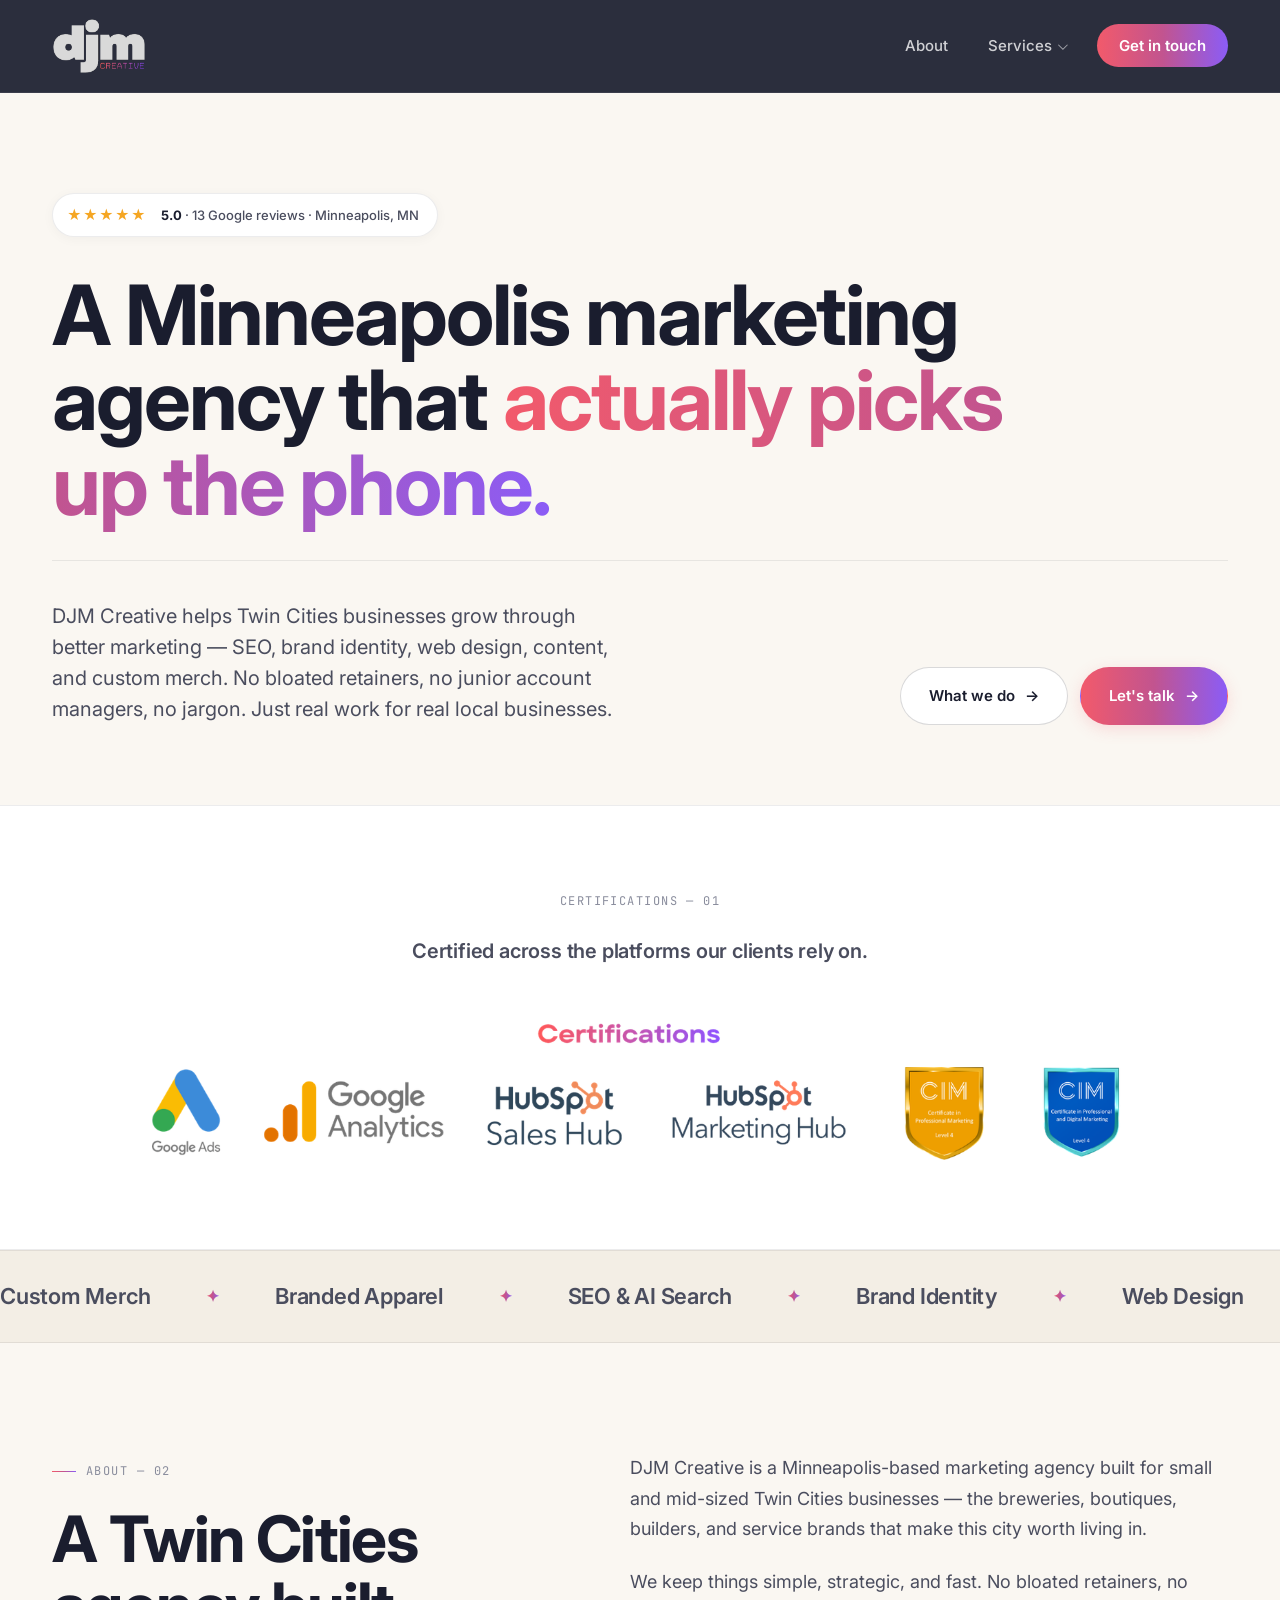
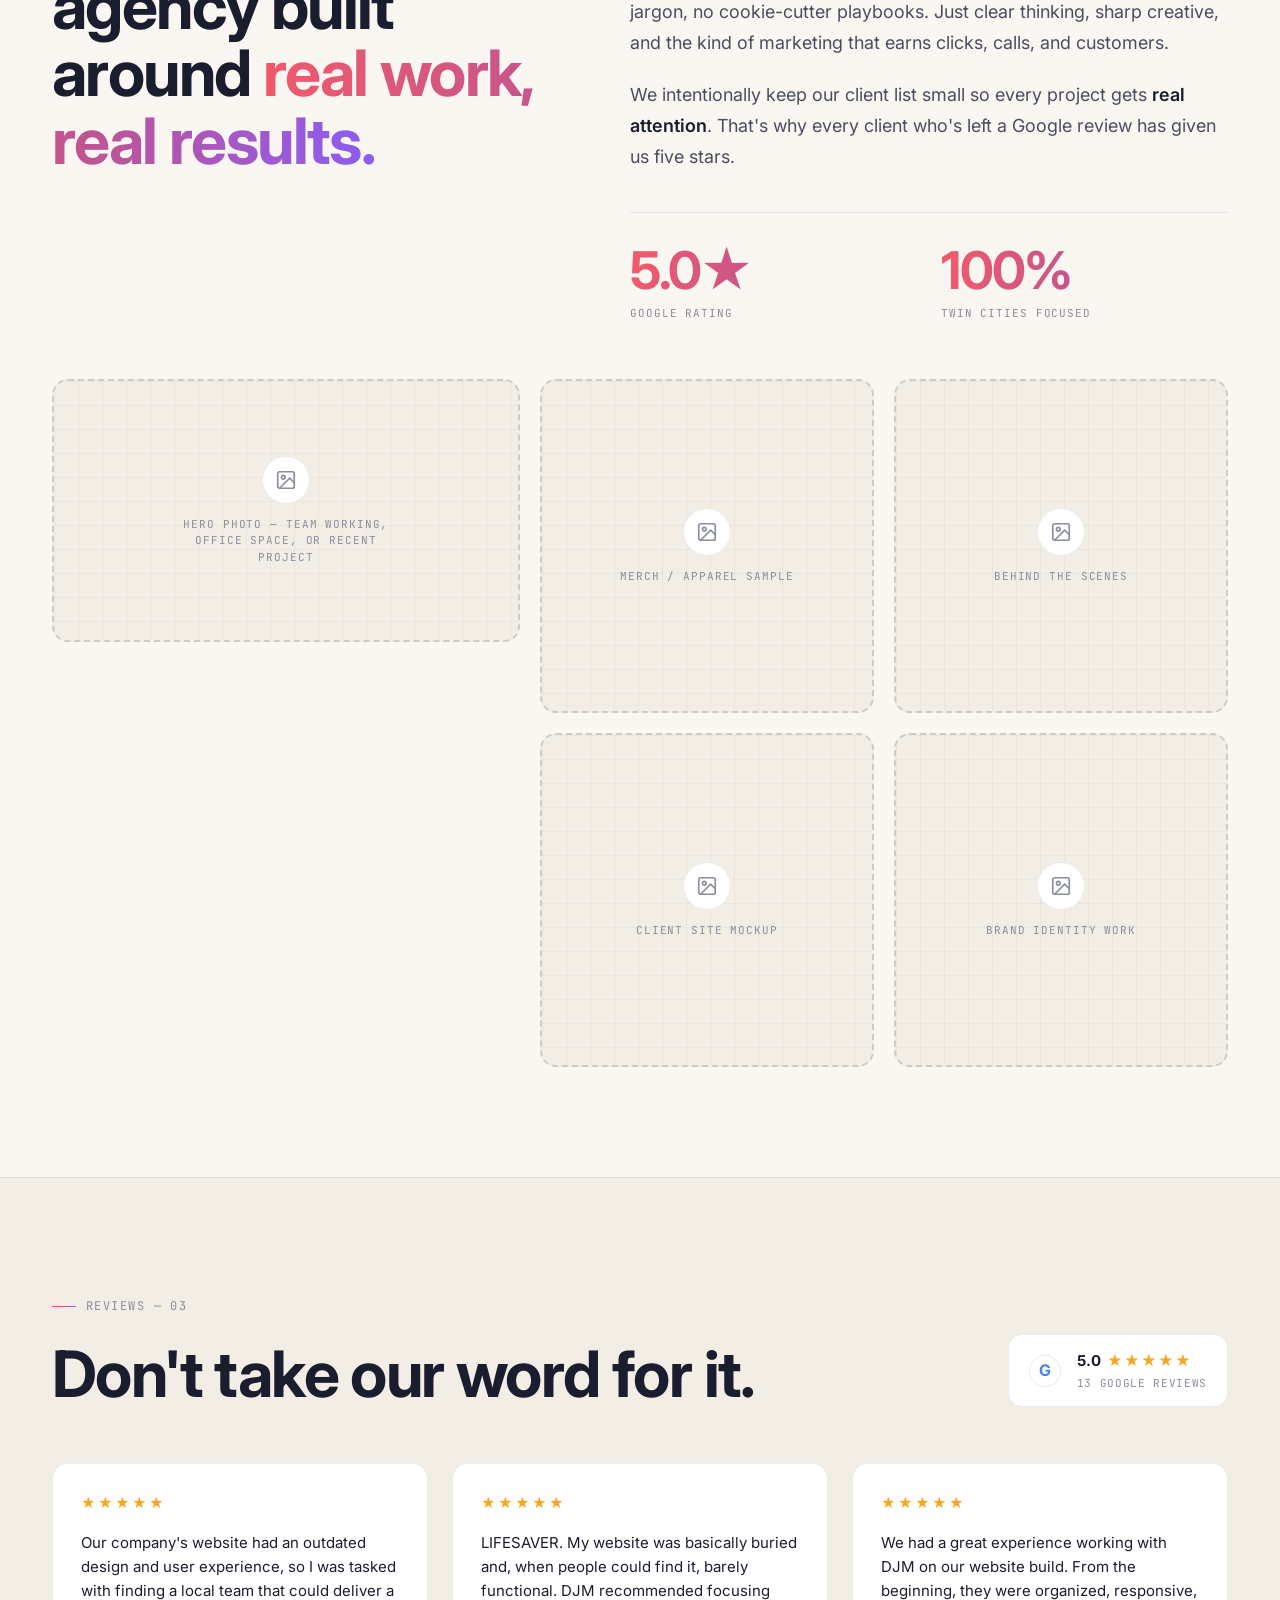
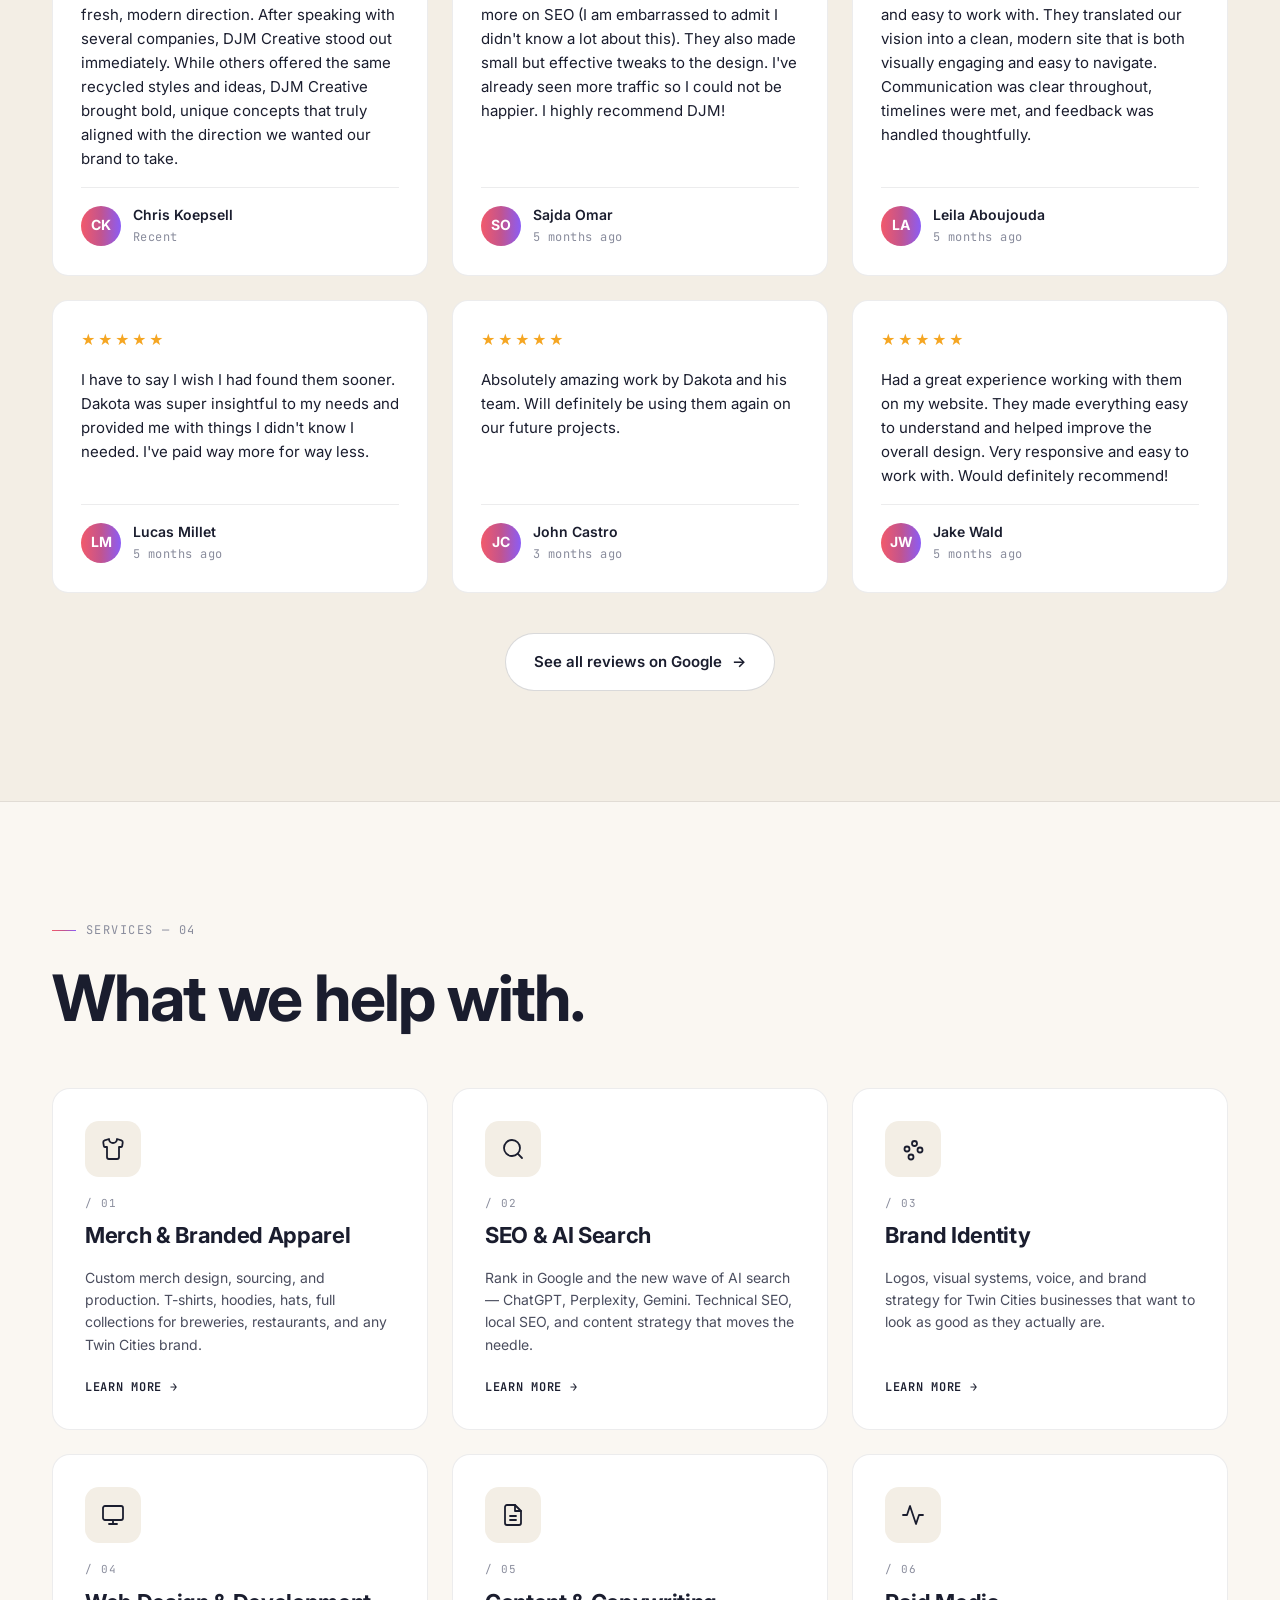
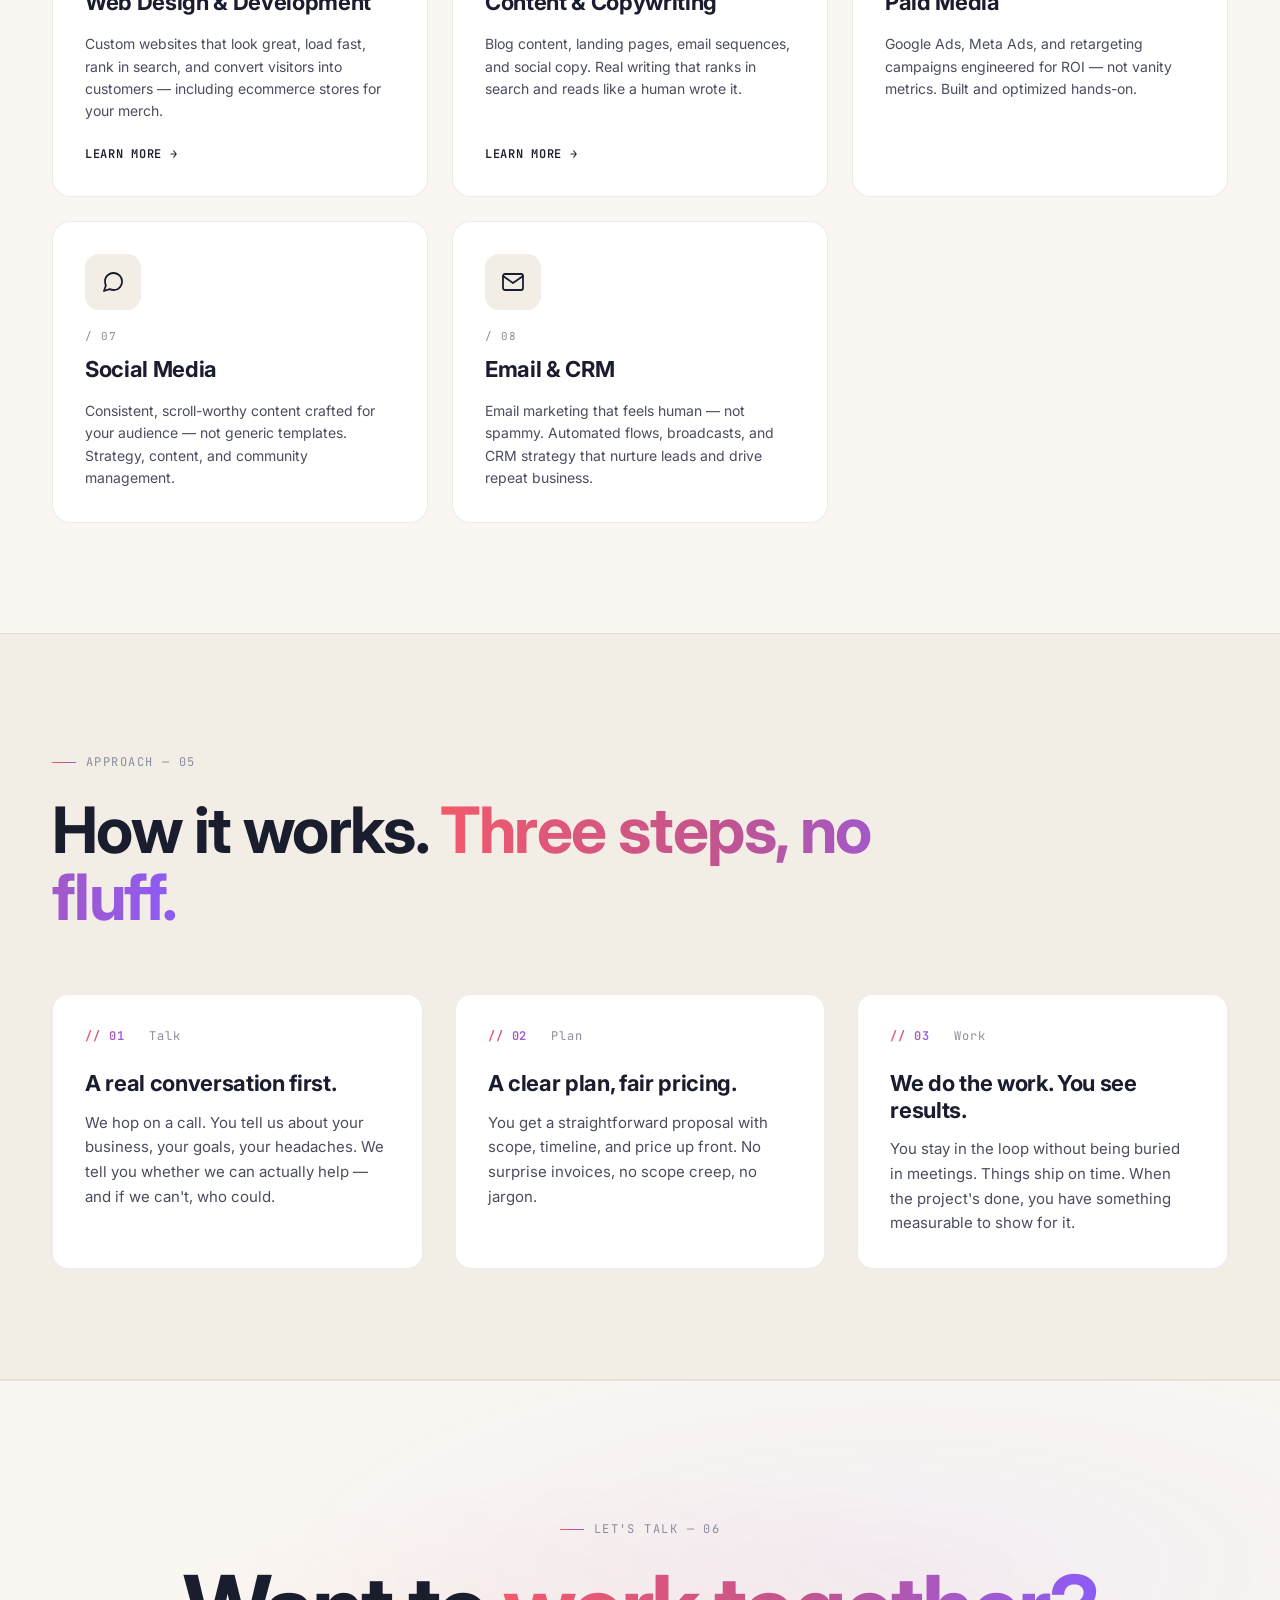
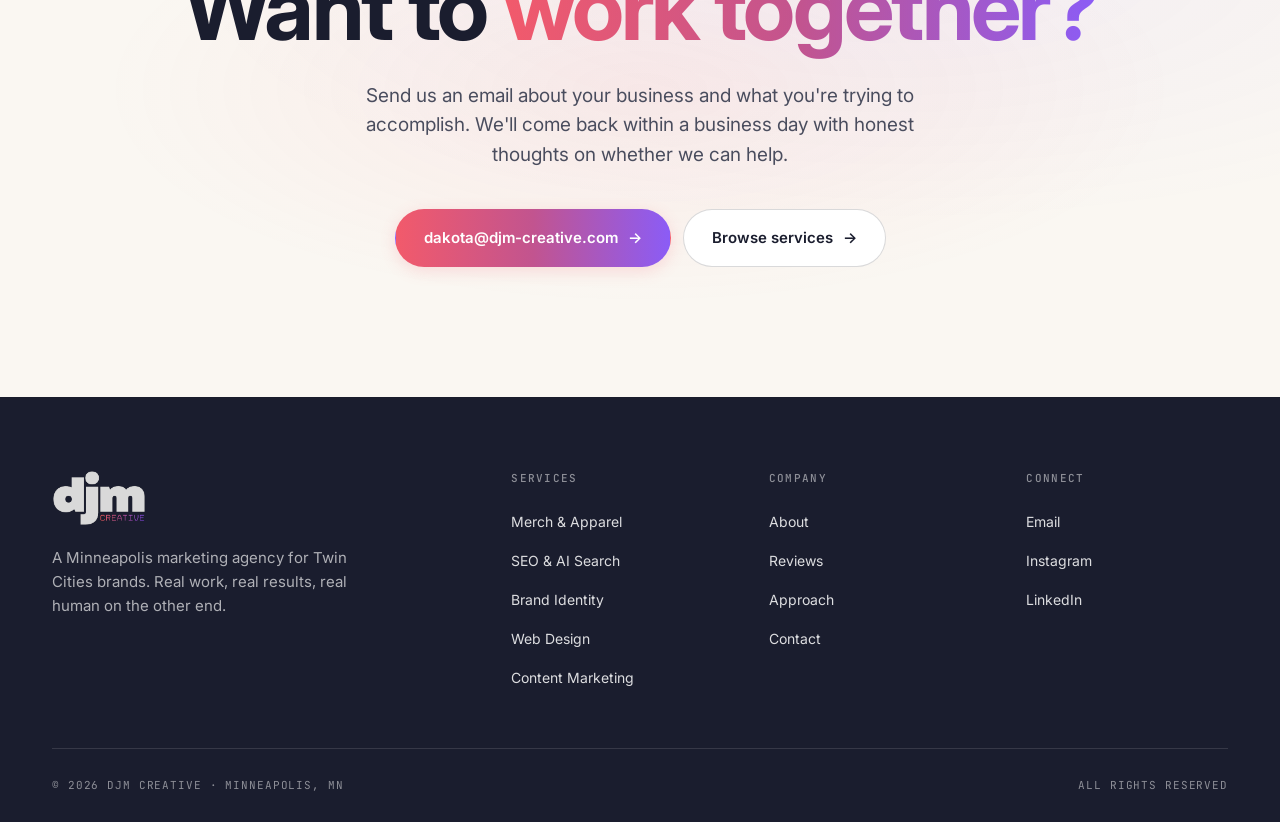
==== commit 2528cc03: "Add files via upload" ====
--- a/index.html
+++ b/index.html
@@ -99,7 +99,7 @@
   <header class="nav">
     <div class="nav-inner">
       <a href="/" class="logo-wrap" aria-label="DJM Creative home">
-        <img src="/assets/logo-dark.png" alt="DJM Creative">
+        <img src="/assets/logo-light.png" alt="DJM Creative">
       </a>
       <nav aria-label="Primary">
         <ul class="nav-links">
@@ -137,7 +137,7 @@
 
   <main>
 
-    <!-- HERO -->
+    <!-- 1. HERO -->
     <section class="hero" aria-label="Introduction">
       <div class="container">
         <div class="review-badge">
@@ -149,19 +149,30 @@
         </h1>
         <div class="hero-row">
           <p class="hero-lede">
-            Hi, I'm Dakota. I help Twin Cities businesses grow through better marketing — SEO, brand identity,
+            DJM Creative helps Twin Cities businesses grow through better marketing — SEO, brand identity,
             web design, content, and custom merch. No bloated retainers, no junior account managers, no jargon.
             Just real work for real local businesses.
           </p>
           <div class="hero-actions">
             <a href="#services" class="btn btn-secondary">
-              What I do <span class="arrow">→</span>
+              What we do <span class="arrow">→</span>
             </a>
             <a href="mailto:dakota@djm-creative.com" class="btn btn-primary">
               Let's talk <span class="arrow">→</span>
             </a>
           </div>
         </div>
+      </div>
+    </section>
+
+    <!-- 2. CERTIFICATIONS (replaces Henry Ford quote) -->
+    <section class="certs" aria-label="Certifications">
+      <div class="container">
+        <div class="certs-header">
+          <span class="eyebrow">Certifications — 01</span>
+          <p class="certs-title">Certified across the platforms our clients rely on.</p>
+        </div>
+        <img src="/assets/certifications.png" alt="DJM Creative certifications: Google Ads, Google Analytics, HubSpot Sales Hub, HubSpot Marketing Hub, CIM Certificate in Professional Marketing, CIM Certificate in Professional and Digital Marketing" class="certs-image">
       </div>
     </section>
 
@@ -187,28 +198,28 @@
       </div>
     </div>
 
-    <!-- ABOUT -->
+    <!-- 3. ABOUT -->
     <section id="about" aria-label="About DJM Creative">
       <div class="container">
         <div class="about-grid">
           <div>
-            <span class="eyebrow">About — 01</span>
-            <h2 class="section-title">A real person doing real work for <span class="grad-text">real local businesses.</span></h2>
+            <span class="eyebrow">About — 02</span>
+            <h2 class="section-title">A Twin Cities agency built around <span class="grad-text">real work, real results.</span></h2>
           </div>
           <div class="about-body">
             <p>
-              DJM Creative is run by me, <strong>Dakota</strong> — a Minneapolis-based marketer with a decade
-              of cross-functional experience in design, supply, SEO, and digital marketing. When you hire me,
-              you're not getting a slide deck and a junior project manager. You're getting me.
+              DJM Creative is a Minneapolis-based marketing agency built for small and mid-sized
+              Twin Cities businesses — the breweries, boutiques, builders, and service brands that
+              make this city worth living in.
             </p>
             <p>
-              For projects that need extra hands — bigger builds, specialized photography, custom development —
-              I have a tight network of Twin Cities collaborators I bring in. You always know who's working
-              on what, and I'm always the one on the call.
+              We keep things simple, strategic, and fast. No bloated retainers, no jargon, no
+              cookie-cutter playbooks. Just clear thinking, sharp creative, and the kind of
+              marketing that earns clicks, calls, and customers.
             </p>
             <p>
-              The result: <strong>fewer clients, more attention, better work.</strong> That's why every client
-              who's left a Google review has given five stars.
+              We intentionally keep our client list small so every project gets <strong>real attention</strong>.
+              That's why every client who's left a Google review has given us five stars.
             </p>
             <div class="about-stats">
               <div>
@@ -222,16 +233,54 @@
             </div>
           </div>
         </div>
-      </div>
-    </section>
-
-    <!-- REVIEWS -->
+
+        <!-- Photo showcase row -->
+        <div class="showcase">
+          <div class="photo-placeholder wide">
+            <div class="photo-placeholder-icon">
+              <svg viewBox="0 0 24 24" fill="none" stroke="currentColor" stroke-width="1.8" stroke-linecap="round" stroke-linejoin="round"><rect x="3" y="3" width="18" height="18" rx="2"/><circle cx="9" cy="9" r="2"/><path d="m21 15-5-5L5 21"/></svg>
+            </div>
+            <span class="photo-placeholder-label">Hero photo — team working, office space, or recent project</span>
+          </div>
+          <div class="showcase-col">
+            <div class="photo-placeholder square">
+              <div class="photo-placeholder-icon">
+                <svg viewBox="0 0 24 24" fill="none" stroke="currentColor" stroke-width="1.8" stroke-linecap="round" stroke-linejoin="round"><rect x="3" y="3" width="18" height="18" rx="2"/><circle cx="9" cy="9" r="2"/><path d="m21 15-5-5L5 21"/></svg>
+              </div>
+              <span class="photo-placeholder-label">Merch / apparel sample</span>
+            </div>
+            <div class="photo-placeholder square">
+              <div class="photo-placeholder-icon">
+                <svg viewBox="0 0 24 24" fill="none" stroke="currentColor" stroke-width="1.8" stroke-linecap="round" stroke-linejoin="round"><rect x="3" y="3" width="18" height="18" rx="2"/><circle cx="9" cy="9" r="2"/><path d="m21 15-5-5L5 21"/></svg>
+              </div>
+              <span class="photo-placeholder-label">Client site mockup</span>
+            </div>
+          </div>
+          <div class="showcase-col">
+            <div class="photo-placeholder square">
+              <div class="photo-placeholder-icon">
+                <svg viewBox="0 0 24 24" fill="none" stroke="currentColor" stroke-width="1.8" stroke-linecap="round" stroke-linejoin="round"><rect x="3" y="3" width="18" height="18" rx="2"/><circle cx="9" cy="9" r="2"/><path d="m21 15-5-5L5 21"/></svg>
+              </div>
+              <span class="photo-placeholder-label">Behind the scenes</span>
+            </div>
+            <div class="photo-placeholder square">
+              <div class="photo-placeholder-icon">
+                <svg viewBox="0 0 24 24" fill="none" stroke="currentColor" stroke-width="1.8" stroke-linecap="round" stroke-linejoin="round"><rect x="3" y="3" width="18" height="18" rx="2"/><circle cx="9" cy="9" r="2"/><path d="m21 15-5-5L5 21"/></svg>
+              </div>
+              <span class="photo-placeholder-label">Brand identity work</span>
+            </div>
+          </div>
+        </div>
+      </div>
+    </section>
+
+    <!-- 4. REVIEWS -->
     <section id="reviews" class="reviews" aria-label="Client reviews">
       <div class="container">
         <div class="reviews-header">
           <div>
-            <span class="eyebrow">Reviews — 02</span>
-            <h2 class="section-title">Don't take my word for it.</h2>
+            <span class="eyebrow">Reviews — 03</span>
+            <h2 class="section-title">Don't take our word for it.</h2>
           </div>
           <div class="reviews-google">
             <div class="reviews-google-icon">G</div>
@@ -327,103 +376,106 @@
       </div>
     </section>
 
-    <!-- SERVICES -->
+    <!-- 5. SERVICES (grid layout) -->
     <section id="services" aria-label="Services">
       <div class="container">
-        <div class="services-header">
-          <div>
-            <span class="eyebrow">Services — 03</span>
-            <h2 class="section-title">What I help with.</h2>
-          </div>
-        </div>
-
-        <div class="services-list" role="list">
-          <a href="/services/merch-apparel/" class="service-row" role="listitem" style="text-decoration:none; color:inherit;">
-            <span class="service-num mono">/ 01</span>
-            <h3 class="service-title">Merch &amp; Branded Apparel</h3>
-            <p class="service-desc">Custom merch design, sourcing, and production. T-shirts, hoodies, hats, full collections — for breweries, restaurants, bars, and any Twin Cities brand whose customers want to rep them.</p>
-            <div class="service-arrow" aria-hidden="true">
-              <svg width="14" height="14" viewBox="0 0 14 14" fill="none"><path d="M3 11L11 3M11 3H5M11 3V9" stroke="currentColor" stroke-width="1.5" stroke-linecap="round" stroke-linejoin="round"/></svg>
-            </div>
-          </a>
-
-          <a href="/services/seo/" class="service-row" role="listitem" style="text-decoration:none; color:inherit;">
-            <span class="service-num mono">/ 02</span>
-            <h3 class="service-title">SEO &amp; AI Search</h3>
-            <p class="service-desc">Rank in Google and the new wave of AI search — ChatGPT, Perplexity, Gemini. Technical SEO, local SEO, and content strategy that actually moves the needle.</p>
-            <div class="service-arrow" aria-hidden="true">
-              <svg width="14" height="14" viewBox="0 0 14 14" fill="none"><path d="M3 11L11 3M11 3H5M11 3V9" stroke="currentColor" stroke-width="1.5" stroke-linecap="round" stroke-linejoin="round"/></svg>
-            </div>
-          </a>
-
-          <a href="/services/brand-identity/" class="service-row" role="listitem" style="text-decoration:none; color:inherit;">
-            <span class="service-num mono">/ 03</span>
-            <h3 class="service-title">Brand Identity</h3>
-            <p class="service-desc">Logos, visual systems, voice, and brand strategy for Twin Cities businesses that want to look as good as they actually are.</p>
-            <div class="service-arrow" aria-hidden="true">
-              <svg width="14" height="14" viewBox="0 0 14 14" fill="none"><path d="M3 11L11 3M11 3H5M11 3V9" stroke="currentColor" stroke-width="1.5" stroke-linecap="round" stroke-linejoin="round"/></svg>
-            </div>
-          </a>
-
-          <a href="/services/web-design/" class="service-row" role="listitem" style="text-decoration:none; color:inherit;">
-            <span class="service-num mono">/ 04</span>
-            <h3 class="service-title">Web Design &amp; Development</h3>
-            <p class="service-desc">Custom websites that look great, load fast, rank in search, and convert visitors into customers — including ecommerce stores for your merch.</p>
-            <div class="service-arrow" aria-hidden="true">
-              <svg width="14" height="14" viewBox="0 0 14 14" fill="none"><path d="M3 11L11 3M11 3H5M11 3V9" stroke="currentColor" stroke-width="1.5" stroke-linecap="round" stroke-linejoin="round"/></svg>
-            </div>
-          </a>
-
-          <a href="/services/content-marketing/" class="service-row" role="listitem" style="text-decoration:none; color:inherit;">
-            <span class="service-num mono">/ 05</span>
-            <h3 class="service-title">Content &amp; Copywriting</h3>
-            <p class="service-desc">Blog content, landing pages, email sequences, social copy. Real writing that ranks in search and reads like a human wrote it.</p>
-            <div class="service-arrow" aria-hidden="true">
-              <svg width="14" height="14" viewBox="0 0 14 14" fill="none"><path d="M3 11L11 3M11 3H5M11 3V9" stroke="currentColor" stroke-width="1.5" stroke-linecap="round" stroke-linejoin="round"/></svg>
-            </div>
-          </a>
-
-          <article class="service-row" role="listitem">
-            <span class="service-num mono">/ 06</span>
-            <h3 class="service-title">Paid Media</h3>
-            <p class="service-desc">Google Ads, Meta Ads, and retargeting campaigns engineered for ROI — not vanity metrics. Built and optimized hands-on.</p>
-            <div class="service-arrow" aria-hidden="true">
-              <svg width="14" height="14" viewBox="0 0 14 14" fill="none"><path d="M3 11L11 3M11 3H5M11 3V9" stroke="currentColor" stroke-width="1.5" stroke-linecap="round" stroke-linejoin="round"/></svg>
-            </div>
-          </article>
-
-          <article class="service-row" role="listitem">
-            <span class="service-num mono">/ 07</span>
-            <h3 class="service-title">Social Media</h3>
-            <p class="service-desc">Consistent, scroll-worthy content crafted for your audience — not generic templates. Strategy, content, and community management.</p>
-            <div class="service-arrow" aria-hidden="true">
-              <svg width="14" height="14" viewBox="0 0 14 14" fill="none"><path d="M3 11L11 3M11 3H5M11 3V9" stroke="currentColor" stroke-width="1.5" stroke-linecap="round" stroke-linejoin="round"/></svg>
-            </div>
-          </article>
-
-          <article class="service-row" role="listitem">
-            <span class="service-num mono">/ 08</span>
-            <h3 class="service-title">Email &amp; CRM</h3>
-            <p class="service-desc">Email marketing that feels human — not spammy. Automated flows, broadcasts, and CRM strategy that nurture leads and drive repeat business.</p>
-            <div class="service-arrow" aria-hidden="true">
-              <svg width="14" height="14" viewBox="0 0 14 14" fill="none"><path d="M3 11L11 3M11 3H5M11 3V9" stroke="currentColor" stroke-width="1.5" stroke-linecap="round" stroke-linejoin="round"/></svg>
-            </div>
-          </article>
-        </div>
-      </div>
-    </section>
-
-    <!-- APPROACH -->
+        <span class="eyebrow">Services — 04</span>
+        <h2 class="section-title">What we help with.</h2>
+
+        <div class="services-grid">
+
+          <a href="/services/merch-apparel/" class="service-card">
+            <div class="service-card-icon">
+              <svg viewBox="0 0 24 24" fill="none" stroke="currentColor" stroke-width="1.8" stroke-linecap="round" stroke-linejoin="round"><path d="M20.38 3.46 16 2a4 4 0 0 1-8 0L3.62 3.46a2 2 0 0 0-1.34 2.23l.58 3.47a1 1 0 0 0 .99.84H6v10c0 1.1.9 2 2 2h8a2 2 0 0 0 2-2V10h2.15a1 1 0 0 0 .99-.84l.58-3.47a2 2 0 0 0-1.34-2.23z"/></svg>
+            </div>
+            <span class="service-card-num">/ 01</span>
+            <h3 class="service-card-title">Merch &amp; Branded Apparel</h3>
+            <p class="service-card-desc">Custom merch design, sourcing, and production. T-shirts, hoodies, hats, full collections for breweries, restaurants, and any Twin Cities brand.</p>
+            <span class="service-card-link">Learn more</span>
+          </a>
+
+          <a href="/services/seo/" class="service-card">
+            <div class="service-card-icon">
+              <svg viewBox="0 0 24 24" fill="none" stroke="currentColor" stroke-width="1.8" stroke-linecap="round" stroke-linejoin="round"><circle cx="11" cy="11" r="8"/><path d="m21 21-4.3-4.3"/></svg>
+            </div>
+            <span class="service-card-num">/ 02</span>
+            <h3 class="service-card-title">SEO &amp; AI Search</h3>
+            <p class="service-card-desc">Rank in Google and the new wave of AI search — ChatGPT, Perplexity, Gemini. Technical SEO, local SEO, and content strategy that moves the needle.</p>
+            <span class="service-card-link">Learn more</span>
+          </a>
+
+          <a href="/services/brand-identity/" class="service-card">
+            <div class="service-card-icon">
+              <svg viewBox="0 0 24 24" fill="none" stroke="currentColor" stroke-width="1.8" stroke-linecap="round" stroke-linejoin="round"><circle cx="13.5" cy="6.5" r="2.5"/><circle cx="19" cy="13" r="2.5"/><circle cx="6" cy="12" r="2.5"/><circle cx="10" cy="20" r="2.5"/></svg>
+            </div>
+            <span class="service-card-num">/ 03</span>
+            <h3 class="service-card-title">Brand Identity</h3>
+            <p class="service-card-desc">Logos, visual systems, voice, and brand strategy for Twin Cities businesses that want to look as good as they actually are.</p>
+            <span class="service-card-link">Learn more</span>
+          </a>
+
+          <a href="/services/web-design/" class="service-card">
+            <div class="service-card-icon">
+              <svg viewBox="0 0 24 24" fill="none" stroke="currentColor" stroke-width="1.8" stroke-linecap="round" stroke-linejoin="round"><rect x="2" y="3" width="20" height="14" rx="2"/><line x1="8" y1="21" x2="16" y2="21"/><line x1="12" y1="17" x2="12" y2="21"/></svg>
+            </div>
+            <span class="service-card-num">/ 04</span>
+            <h3 class="service-card-title">Web Design &amp; Development</h3>
+            <p class="service-card-desc">Custom websites that look great, load fast, rank in search, and convert visitors into customers — including ecommerce stores for your merch.</p>
+            <span class="service-card-link">Learn more</span>
+          </a>
+
+          <a href="/services/content-marketing/" class="service-card">
+            <div class="service-card-icon">
+              <svg viewBox="0 0 24 24" fill="none" stroke="currentColor" stroke-width="1.8" stroke-linecap="round" stroke-linejoin="round"><path d="M14 2H6a2 2 0 0 0-2 2v16a2 2 0 0 0 2 2h12a2 2 0 0 0 2-2V8z"/><polyline points="14 2 14 8 20 8"/><line x1="9" y1="13" x2="15" y2="13"/><line x1="9" y1="17" x2="15" y2="17"/></svg>
+            </div>
+            <span class="service-card-num">/ 05</span>
+            <h3 class="service-card-title">Content &amp; Copywriting</h3>
+            <p class="service-card-desc">Blog content, landing pages, email sequences, and social copy. Real writing that ranks in search and reads like a human wrote it.</p>
+            <span class="service-card-link">Learn more</span>
+          </a>
+
+          <div class="service-card" style="cursor: default;">
+            <div class="service-card-icon">
+              <svg viewBox="0 0 24 24" fill="none" stroke="currentColor" stroke-width="1.8" stroke-linecap="round" stroke-linejoin="round"><polyline points="22 12 18 12 15 21 9 3 6 12 2 12"/></svg>
+            </div>
+            <span class="service-card-num">/ 06</span>
+            <h3 class="service-card-title">Paid Media</h3>
+            <p class="service-card-desc">Google Ads, Meta Ads, and retargeting campaigns engineered for ROI — not vanity metrics. Built and optimized hands-on.</p>
+          </div>
+
+          <div class="service-card" style="cursor: default;">
+            <div class="service-card-icon">
+              <svg viewBox="0 0 24 24" fill="none" stroke="currentColor" stroke-width="1.8" stroke-linecap="round" stroke-linejoin="round"><path d="M21 11.5a8.38 8.38 0 0 1-.9 3.8 8.5 8.5 0 0 1-7.6 4.7 8.38 8.38 0 0 1-3.8-.9L3 21l1.9-5.7a8.38 8.38 0 0 1-.9-3.8 8.5 8.5 0 0 1 4.7-7.6 8.38 8.38 0 0 1 3.8-.9h.5a8.48 8.48 0 0 1 8 8v.5z"/></svg>
+            </div>
+            <span class="service-card-num">/ 07</span>
+            <h3 class="service-card-title">Social Media</h3>
+            <p class="service-card-desc">Consistent, scroll-worthy content crafted for your audience — not generic templates. Strategy, content, and community management.</p>
+          </div>
+
+          <div class="service-card" style="cursor: default;">
+            <div class="service-card-icon">
+              <svg viewBox="0 0 24 24" fill="none" stroke="currentColor" stroke-width="1.8" stroke-linecap="round" stroke-linejoin="round"><path d="M4 4h16c1.1 0 2 .9 2 2v12c0 1.1-.9 2-2 2H4c-1.1 0-2-.9-2-2V6c0-1.1.9-2 2-2z"/><polyline points="22,6 12,13 2,6"/></svg>
+            </div>
+            <span class="service-card-num">/ 08</span>
+            <h3 class="service-card-title">Email &amp; CRM</h3>
+            <p class="service-card-desc">Email marketing that feels human — not spammy. Automated flows, broadcasts, and CRM strategy that nurture leads and drive repeat business.</p>
+          </div>
+
+        </div>
+      </div>
+    </section>
+
+    <!-- 6. APPROACH -->
     <section id="approach" class="approach" aria-label="Our approach">
       <div class="container">
-        <span class="eyebrow">Approach — 04</span>
+        <span class="eyebrow">Approach — 05</span>
         <h2 class="section-title">How it works. <span class="grad-text">Three steps, no fluff.</span></h2>
 
         <div class="approach-steps">
           <div class="approach-step">
             <span class="step-num"><span>// 01</span> &nbsp; Talk</span>
             <h3 class="step-title">A real conversation first.</h3>
-            <p class="step-desc">We hop on a call. You tell me about your business, your goals, your headaches. I tell you whether I can actually help — and if I can't, who could.</p>
+            <p class="step-desc">We hop on a call. You tell us about your business, your goals, your headaches. We tell you whether we can actually help — and if we can't, who could.</p>
           </div>
           <div class="approach-step">
             <span class="step-num"><span>// 02</span> &nbsp; Plan</span>
@@ -432,61 +484,21 @@
           </div>
           <div class="approach-step">
             <span class="step-num"><span>// 03</span> &nbsp; Work</span>
-            <h3 class="step-title">I do the work. You see results.</h3>
+            <h3 class="step-title">We do the work. You see results.</h3>
             <p class="step-desc">You stay in the loop without being buried in meetings. Things ship on time. When the project's done, you have something measurable to show for it.</p>
           </div>
         </div>
       </div>
     </section>
 
-    <!-- QUOTE -->
-    <section class="quote-section" aria-label="Quote">
-      <div class="container">
-        <div class="quote-card">
-          <p class="quote-text">Stopping advertising to save money is like stopping your watch to save time.</p>
-          <p class="quote-author">— <span>Henry Ford</span></p>
-        </div>
-      </div>
-    </section>
-
-    <!-- LOCATIONS -->
-    <section id="locations" aria-label="Service area">
-      <div class="container">
-        <span class="eyebrow">Service Area — 05</span>
-        <h2 class="section-title">Built in <span class="grad-text">Minneapolis.</span> Working across the Twin Cities.</h2>
-
-        <div class="locations-grid">
-          <div class="locations-copy">
-            <p>
-              I work with clients across the entire Twin Cities metro — from Uptown to Downtown St. Paul,
-              from Edina to Maple Grove. Local context matters: I know the neighborhoods, the competition,
-              and what makes Twin Cities customers tick.
-            </p>
-            <p>
-              If you're a Twin Cities business owner who wants a marketing partner that actually picks up
-              the phone, you're in the right place.
-            </p>
-          </div>
-          <div class="locations-list">
-            <div class="location-item">Minneapolis <span>MN-55401</span></div>
-            <div class="location-item">Saint Paul <span>MN-55101</span></div>
-            <div class="location-item">Edina <span>MN-55424</span></div>
-            <div class="location-item">Maple Grove <span>MN-55369</span></div>
-            <div class="location-item">Bloomington <span>MN-55420</span></div>
-            <div class="location-item">St. Louis Park <span>MN-55416</span></div>
-          </div>
-        </div>
-      </div>
-    </section>
-
-    <!-- CTA -->
+    <!-- 7. CTA -->
     <section id="contact" class="cta" aria-label="Contact">
       <div class="container cta-inner">
         <span class="eyebrow" style="justify-content:center;">Let's talk — 06</span>
         <h2 class="cta-title">Want to <span class="grad-text">work together?</span></h2>
         <p class="cta-sub">
-          Send me an email about your business and what you're trying to accomplish. I'll come back within
-          a business day with honest thoughts on whether I can help.
+          Send us an email about your business and what you're trying to accomplish. We'll come back within
+          a business day with honest thoughts on whether we can help.
         </p>
         <div class="cta-actions">
           <a href="mailto:dakota@djm-creative.com" class="btn btn-primary">
--- a/assets/styles.css
+++ b/assets/styles.css
@@ -1,26 +1,23 @@
-:root {
-      --bg: #0f1729;
-      --bg-soft: #151e36;
-      --bg-elev: #1c2742;
-      --line: rgba(255,255,255,0.08);
-      --line-strong: rgba(255,255,255,0.16);
-      --ink: #f4f4f5;
-      --ink-soft: #c5c8d3;
-      --ink-mute: #7a8198;
+    :root {
+      --bg: #faf7f2;
+      --bg-soft: #f3eee5;
+      --bg-elev: #ffffff;
+      --line: rgba(20, 20, 30, 0.08);
+      --line-strong: rgba(20, 20, 30, 0.16);
+      --ink: #1a1d2e;
+      --ink-soft: #4a4d5e;
+      --ink-mute: #8a8d9d;
       --coral: #f25a6b;
       --purple: #8b5cf6;
       --gradient: linear-gradient(90deg, #f25a6b 0%, #c2548f 50%, #8b5cf6 100%);
-      --gradient-soft: linear-gradient(135deg, rgba(242,90,107,0.12) 0%, rgba(139,92,246,0.12) 100%);
-      --max: 1280px;
-    }
-
+      --max: 1240px;
+    }
     * { margin: 0; padding: 0; box-sizing: border-box; }
     html { scroll-behavior: smooth; }
-
     body {
       font-family: 'Inter', -apple-system, sans-serif;
       font-weight: 400;
-      font-size: 16px;
+      font-size: 17px;
       line-height: 1.6;
       color: var(--ink);
       background: var(--bg);
@@ -28,1153 +25,386 @@
       text-rendering: optimizeLegibility;
       overflow-x: hidden;
     }
-
     a { color: inherit; text-decoration: none; }
     img { max-width: 100%; display: block; }
-
-    .container {
-      max-width: var(--max);
-      margin: 0 auto;
-      padding: 0 32px;
-    }
-
-    .display {
-      font-family: 'Archivo', sans-serif;
-      font-weight: 800;
-      letter-spacing: -0.035em;
-      line-height: 0.95;
-    }
-
-    .mono {
-      font-family: 'JetBrains Mono', monospace;
-      font-weight: 500;
-      letter-spacing: 0.04em;
-      text-transform: uppercase;
-      font-size: 12px;
-    }
-
-    .grad-text {
-      background: var(--gradient);
-      -webkit-background-clip: text;
-      background-clip: text;
-      -webkit-text-fill-color: transparent;
-      color: transparent;
-    }
-
-    /* ─────────── BACKGROUND TEXTURE ─────────── */
-    body::before {
+    .container { max-width: var(--max); margin: 0 auto; padding: 0 32px; }
+    .mono { font-family: 'JetBrains Mono', monospace; font-weight: 500; letter-spacing: 0.04em; text-transform: uppercase; font-size: 12px; }
+    .grad-text { background: var(--gradient); -webkit-background-clip: text; background-clip: text; -webkit-text-fill-color: transparent; color: transparent; }
+
+    /* NAV */
+    header.nav {
+      position: sticky; top: 0; z-index: 100;
+      background: rgba(26, 29, 46, 0.92);
+      backdrop-filter: blur(16px) saturate(140%);
+      -webkit-backdrop-filter: blur(16px) saturate(140%);
+      border-bottom: 1px solid rgba(255, 255, 255, 0.08);
+    }
+    .nav-inner { display: flex; justify-content: space-between; align-items: center; padding: 18px 32px; max-width: var(--max); margin: 0 auto; }
+    .logo-wrap { display: flex; align-items: center; }
+    .logo-wrap img { height: 56px; width: auto; }
+    .nav-links { display: flex; gap: 8px; list-style: none; align-items: center; }
+    .nav-links a { padding: 10px 16px; font-size: 15px; font-weight: 500; color: rgba(255, 255, 255, 0.78); border-radius: 8px; transition: all 0.2s; }
+    .nav-links a:hover { color: #ffffff; background: rgba(255, 255, 255, 0.08); }
+    .nav-cta { margin-left: 8px; padding: 12px 22px !important; background: var(--gradient); color: #fff !important; border-radius: 100px !important; font-weight: 600 !important; transition: transform 0.2s, box-shadow 0.2s !important; }
+    .nav-cta:hover { background: var(--gradient) !important; transform: translateY(-2px); box-shadow: 0 6px 20px rgba(242,90,107,0.35); }
+
+    /* DROPDOWN */
+    .nav-dropdown { position: relative; }
+    .nav-dropdown > a { display: inline-flex; align-items: center; gap: 6px; cursor: pointer; }
+    .nav-dropdown > a::after { content: ""; width: 6px; height: 6px; border-right: 1.5px solid currentColor; border-bottom: 1.5px solid currentColor; transform: rotate(45deg) translateY(-2px); transition: transform 0.2s; opacity: 0.7; }
+    .nav-dropdown:hover > a::after, .nav-dropdown:focus-within > a::after { transform: rotate(-135deg) translateY(-2px); }
+    .nav-dropdown-menu { position: absolute; top: calc(100% + 12px); left: 50%; transform: translateX(-50%) translateY(-8px); min-width: 280px; padding: 12px; background: #ffffff; border: 1px solid var(--line); border-radius: 16px; list-style: none; display: flex; flex-direction: column; gap: 2px; opacity: 0; visibility: hidden; pointer-events: none; transition: opacity 0.2s, visibility 0.2s, transform 0.2s; box-shadow: 0 20px 50px rgba(0,0,0,0.25), 0 0 0 1px rgba(20,20,30,0.02); z-index: 200; }
+    .nav-dropdown:hover .nav-dropdown-menu, .nav-dropdown:focus-within .nav-dropdown-menu { opacity: 1; visibility: visible; pointer-events: auto; transform: translateX(-50%) translateY(0); }
+    .nav-dropdown::before { content: ""; position: absolute; top: 100%; left: 0; right: 0; height: 14px; }
+    .nav-dropdown-menu li { width: 100%; }
+    .nav-dropdown-menu a { display: flex; flex-direction: column; gap: 2px; padding: 12px 14px !important; border-radius: 10px; width: 100%; color: var(--ink-soft) !important; }
+    .nav-dropdown-menu a:hover { background: var(--bg-soft) !important; }
+    .nav-dropdown-item-title { font-size: 15px; font-weight: 600; color: var(--ink); }
+    .nav-dropdown-item-desc { font-family: 'JetBrains Mono', monospace; font-size: 10px; letter-spacing: 0.06em; text-transform: uppercase; color: var(--ink-mute); }
+    .nav-dropdown-menu a:hover .nav-dropdown-item-title { background: var(--gradient); -webkit-background-clip: text; background-clip: text; -webkit-text-fill-color: transparent; }
+
+    /* HERO */
+    .hero { padding: 100px 0 80px; position: relative; }
+    .hero-tag { display: inline-flex; align-items: center; gap: 12px; padding: 8px 16px; border: 1px solid var(--line-strong); border-radius: 100px; font-family: 'JetBrains Mono', monospace; font-size: 12px; letter-spacing: 0.06em; text-transform: uppercase; color: var(--ink-soft); margin-bottom: 36px; background: #ffffff; }
+    .hero-tag .dot { width: 8px; height: 8px; border-radius: 50%; background: var(--gradient); box-shadow: 0 0 12px rgba(242,90,107,0.5); }
+    h1.hero-title { font-family: 'Inter', sans-serif; font-weight: 700; font-size: clamp(40px, 6.5vw, 84px); line-height: 1.02; letter-spacing: -0.025em; margin-bottom: 32px; max-width: 1000px; color: var(--ink); }
+    .hero-row { display: grid; grid-template-columns: 1.4fr 1fr; gap: 64px; align-items: end; padding-top: 40px; border-top: 1px solid var(--line); }
+    .hero-lede { font-size: 20px; line-height: 1.55; color: var(--ink-soft); max-width: 580px; }
+    .hero-actions { display: flex; gap: 12px; justify-content: flex-end; flex-wrap: wrap; }
+
+    /* BUTTONS */
+    .btn { display: inline-flex; align-items: center; gap: 10px; padding: 16px 28px; border-radius: 100px; font-size: 15px; font-weight: 600; transition: all 0.25s; cursor: pointer; border: 1px solid transparent; }
+    .btn-primary { background: var(--gradient); color: #fff; box-shadow: 0 4px 16px rgba(242,90,107,0.18); }
+    .btn-primary:hover { transform: translateY(-2px); box-shadow: 0 10px 28px rgba(242,90,107,0.3); }
+    .btn-secondary { border-color: var(--line-strong); color: var(--ink); background: #ffffff; }
+    .btn-secondary:hover { background: var(--bg-soft); border-color: var(--ink-soft); }
+    .btn .arrow { transition: transform 0.25s; }
+    .btn:hover .arrow { transform: translateX(4px); }
+
+    /* REVIEW BADGE */
+    .review-badge { display: inline-flex; align-items: center; gap: 14px; padding: 10px 18px 10px 14px; background: #ffffff; border: 1px solid var(--line); border-radius: 100px; box-shadow: 0 2px 12px rgba(20,20,30,0.04); margin-bottom: 36px; }
+    .review-badge-stars { color: #f5a623; font-size: 14px; letter-spacing: 1px; }
+    .review-badge-text { font-size: 13px; color: var(--ink-soft); font-weight: 500; }
+    .review-badge-text strong { color: var(--ink); font-weight: 700; }
+
+    /* MARQUEE */
+    .strip { border-top: 1px solid var(--line); border-bottom: 1px solid var(--line); padding: 28px 0; overflow: hidden; background: var(--bg-soft); }
+    .strip-track { display: flex; gap: 56px; animation: scroll 40s linear infinite; white-space: nowrap; width: max-content; }
+    .strip-item { font-family: 'Inter', sans-serif; font-weight: 600; font-size: 22px; letter-spacing: -0.01em; color: var(--ink-soft); display: flex; align-items: center; gap: 56px; }
+    .strip-item::after { content: "✦"; font-size: 16px; background: var(--gradient); -webkit-background-clip: text; background-clip: text; -webkit-text-fill-color: transparent; }
+    @keyframes scroll { to { transform: translateX(-50%); } }
+
+    /* SECTIONS */
+    section { padding: 110px 0; position: relative; }
+    .eyebrow { display: inline-flex; align-items: center; gap: 10px; font-family: 'JetBrains Mono', monospace; font-size: 12px; letter-spacing: 0.12em; text-transform: uppercase; color: var(--ink-mute); margin-bottom: 24px; }
+    .eyebrow::before { content: ""; width: 24px; height: 1px; background: var(--gradient); }
+    h2.section-title { font-family: 'Inter', sans-serif; font-weight: 700; font-size: clamp(36px, 5vw, 64px); line-height: 1.05; letter-spacing: -0.025em; max-width: 940px; color: var(--ink); }
+
+    /* ABOUT */
+    .about-grid { display: grid; grid-template-columns: 1fr 1.2fr; gap: 80px; align-items: start; }
+    .about-body p { font-size: 18px; line-height: 1.7; color: var(--ink-soft); margin-bottom: 22px; }
+    .about-body p strong { color: var(--ink); font-weight: 600; }
+    .about-stats { display: grid; grid-template-columns: 1fr 1fr; gap: 24px; margin-top: 40px; padding-top: 32px; border-top: 1px solid var(--line); }
+    .stat-num { font-family: 'Inter', sans-serif; font-weight: 700; font-size: 52px; line-height: 1; letter-spacing: -0.03em; margin-bottom: 8px; }
+    .stat-label { font-family: 'JetBrains Mono', monospace; font-size: 11px; color: var(--ink-mute); letter-spacing: 0.08em; text-transform: uppercase; }
+
+    /* REVIEWS */
+    .reviews { background: var(--bg-soft); border-top: 1px solid var(--line); border-bottom: 1px solid var(--line); }
+    .reviews-header { display: flex; justify-content: space-between; align-items: end; gap: 48px; margin-bottom: 56px; flex-wrap: wrap; }
+    .reviews-google { display: inline-flex; align-items: center; gap: 16px; padding: 14px 20px; background: #ffffff; border: 1px solid var(--line); border-radius: 14px; }
+    .reviews-google-icon { width: 32px; height: 32px; border-radius: 50%; background: #ffffff; border: 1px solid var(--line); display: flex; align-items: center; justify-content: center; font-family: 'Inter', sans-serif; font-weight: 700; font-size: 16px; color: #4285F4; }
+    .reviews-google-meta { display: flex; flex-direction: column; gap: 2px; }
+    .reviews-google-rating { display: flex; align-items: center; gap: 6px; font-size: 15px; font-weight: 700; }
+    .reviews-google-stars { color: #f5a623; letter-spacing: 1px; }
+    .reviews-google-count { font-size: 11px; color: var(--ink-mute); font-family: 'JetBrains Mono', monospace; letter-spacing: 0.06em; text-transform: uppercase; }
+
+    .reviews-grid { display: grid; grid-template-columns: repeat(3, 1fr); gap: 24px; }
+    .review-card { background: #ffffff; border: 1px solid var(--line); border-radius: 16px; padding: 28px; display: flex; flex-direction: column; gap: 16px; transition: transform 0.3s, box-shadow 0.3s; }
+    .review-card:hover { transform: translateY(-4px); box-shadow: 0 12px 32px rgba(20,20,30,0.06); }
+    .review-stars { color: #f5a623; font-size: 14px; letter-spacing: 2px; }
+    .review-text { font-size: 15px; line-height: 1.6; color: var(--ink); flex: 1; }
+    .review-author { display: flex; align-items: center; gap: 12px; padding-top: 16px; border-top: 1px solid var(--line); }
+    .review-avatar { width: 40px; height: 40px; border-radius: 50%; background: var(--gradient); display: flex; align-items: center; justify-content: center; color: #ffffff; font-weight: 700; font-size: 14px; flex-shrink: 0; }
+    .review-meta { display: flex; flex-direction: column; gap: 2px; }
+    .review-name { font-size: 14px; font-weight: 600; color: var(--ink); }
+    .review-date { font-size: 12px; color: var(--ink-mute); font-family: 'JetBrains Mono', monospace; letter-spacing: 0.04em; }
+    .reviews-footer { text-align: center; margin-top: 40px; }
+
+    /* SERVICES */
+    .services-header { display: flex; justify-content: space-between; align-items: end; gap: 48px; margin-bottom: 64px; flex-wrap: wrap; }
+    .services-list { border-top: 1px solid var(--line); }
+    .service-row { display: grid; grid-template-columns: 70px 1.3fr 2fr auto; gap: 40px; padding: 32px 0; border-bottom: 1px solid var(--line); align-items: center; transition: padding 0.35s, background 0.35s; cursor: pointer; position: relative; }
+    .service-row:hover { padding-left: 20px; background: var(--bg-soft); }
+    .service-row::before { content: ""; position: absolute; left: 0; top: 50%; transform: translateY(-50%) scaleY(0); width: 3px; height: 65%; background: var(--gradient); transition: transform 0.35s; transform-origin: center; }
+    .service-row:hover::before { transform: translateY(-50%) scaleY(1); }
+    .service-num { font-family: 'JetBrains Mono', monospace; font-size: 13px; color: var(--ink-mute); letter-spacing: 0.05em; }
+    .service-title { font-family: 'Inter', sans-serif; font-weight: 700; font-size: 28px; letter-spacing: -0.02em; line-height: 1.15; }
+    .service-desc { font-size: 15px; color: var(--ink-soft); line-height: 1.6; }
+    .service-arrow { width: 44px; height: 44px; border: 1px solid var(--line-strong); border-radius: 50%; display: flex; align-items: center; justify-content: center; transition: all 0.35s; flex-shrink: 0; color: var(--ink-soft); background: #ffffff; }
+    .service-row:hover .service-arrow { background: var(--gradient); color: #fff; border-color: transparent; transform: rotate(-45deg); }
+
+    /* APPROACH */
+    .approach { background: var(--bg-soft); border-top: 1px solid var(--line); border-bottom: 1px solid var(--line); }
+    .approach-steps { display: grid; grid-template-columns: repeat(3, 1fr); gap: 32px; margin-top: 64px; }
+    .approach-step { padding: 32px; background: #ffffff; border: 1px solid var(--line); border-radius: 16px; position: relative; overflow: hidden; transition: transform 0.3s, box-shadow 0.3s; }
+    .approach-step:hover { transform: translateY(-4px); box-shadow: 0 12px 32px rgba(20,20,30,0.06); }
+    .approach-step::after { content: ""; position: absolute; top: 0; left: 0; right: 0; height: 3px; background: var(--gradient); transform: scaleX(0); transform-origin: left; transition: transform 0.4s; }
+    .approach-step:hover::after { transform: scaleX(1); }
+    .step-num { font-family: 'JetBrains Mono', monospace; font-size: 12px; letter-spacing: 0.08em; margin-bottom: 24px; display: block; color: var(--ink-mute); }
+    .step-num span { background: var(--gradient); -webkit-background-clip: text; background-clip: text; -webkit-text-fill-color: transparent; font-weight: 600; }
+    .step-title { font-family: 'Inter', sans-serif; font-weight: 700; font-size: 22px; letter-spacing: -0.015em; margin-bottom: 14px; line-height: 1.2; }
+    .step-desc { font-size: 15px; color: var(--ink-soft); line-height: 1.65; }
+
+    /* QUOTE */
+    .quote-section { padding: 80px 0; }
+    .quote-card { max-width: 1000px; margin: 0 auto; padding: 64px 56px; background: #ffffff; border-radius: 20px; border: 1px solid var(--line); position: relative; overflow: hidden; box-shadow: 0 4px 24px rgba(20,20,30,0.04); }
+    .quote-card::before { content: ""; position: absolute; top: 24px; left: 24px; right: 24px; height: 3px; background: var(--gradient); border-radius: 3px; }
+    .quote-card::after { content: ""; position: absolute; top: 24px; right: 24px; bottom: 24px; width: 3px; background: var(--gradient); border-radius: 3px; }
+    .quote-text { font-family: 'Inter', sans-serif; font-weight: 600; font-size: clamp(22px, 2.6vw, 32px); line-height: 1.35; letter-spacing: -0.015em; max-width: 720px; margin-bottom: 24px; color: var(--ink); }
+    .quote-author { font-family: 'JetBrains Mono', monospace; font-size: 13px; letter-spacing: 0.08em; text-transform: uppercase; color: var(--ink-mute); }
+    .quote-author span { color: var(--ink); font-weight: 600; }
+
+    /* LOCATIONS */
+    .locations-grid { display: grid; grid-template-columns: 1fr 1fr; gap: 80px; align-items: start; margin-top: 56px; }
+    .location-item { display: flex; justify-content: space-between; align-items: center; padding: 20px 0; border-bottom: 1px solid var(--line); font-family: 'Inter', sans-serif; font-weight: 600; font-size: 20px; letter-spacing: -0.01em; }
+    .location-item:first-child { border-top: 1px solid var(--line); }
+    .location-item span { color: var(--ink-mute); font-size: 12px; font-family: 'JetBrains Mono', monospace; letter-spacing: 0.06em; text-transform: uppercase; font-weight: 500; }
+    .locations-copy p { font-size: 17px; line-height: 1.65; color: var(--ink-soft); margin-bottom: 20px; }
+
+    /* CTA */
+    .cta { padding: 130px 0; text-align: center; position: relative; overflow: hidden; background: radial-gradient(ellipse 60% 50% at 50% 50%, rgba(242,90,107,0.08), transparent 70%), radial-gradient(ellipse 80% 60% at 70% 30%, rgba(139,92,246,0.06), transparent 70%), var(--bg); border-top: 1px solid var(--line); }
+    .cta-inner { position: relative; }
+    .cta-title { font-family: 'Inter', sans-serif; font-weight: 700; font-size: clamp(40px, 7vw, 96px); line-height: 1.0; letter-spacing: -0.03em; margin-bottom: 28px; color: var(--ink); }
+    .cta-sub { font-size: 19px; color: var(--ink-soft); max-width: 580px; margin: 0 auto 40px; line-height: 1.55; }
+    .cta-actions { display: flex; gap: 12px; justify-content: center; flex-wrap: wrap; }
+
+    /* FOOTER */
+    footer { background: var(--ink); color: #ffffff; padding: 72px 0 28px; border-top: 1px solid var(--line); }
+    .footer-grid { display: grid; grid-template-columns: 2fr 1fr 1fr 1fr; gap: 56px; padding-bottom: 56px; border-bottom: 1px solid rgba(255,255,255,0.12); }
+    .footer-brand img { height: 56px; margin-bottom: 20px; }
+    .footer-tagline { font-size: 15px; color: rgba(255,255,255,0.65); max-width: 320px; line-height: 1.6; }
+    .footer-col h4 { font-family: 'JetBrains Mono', monospace; font-size: 11px; letter-spacing: 0.12em; text-transform: uppercase; color: rgba(255,255,255,0.5); margin-bottom: 20px; font-weight: 500; }
+    .footer-col ul { list-style: none; display: flex; flex-direction: column; gap: 12px; }
+    .footer-col a { font-size: 14px; color: rgba(255,255,255,0.85); transition: color 0.2s; }
+    .footer-col a:hover { background: var(--gradient); -webkit-background-clip: text; background-clip: text; -webkit-text-fill-color: transparent; }
+    .footer-base { display: flex; justify-content: space-between; padding-top: 28px; font-family: 'JetBrains Mono', monospace; font-size: 11px; letter-spacing: 0.08em; text-transform: uppercase; color: rgba(255,255,255,0.5); flex-wrap: wrap; gap: 16px; }
+
+    /* INTERNAL PAGES */
+    .page-hero { padding: 80px 0 64px; border-bottom: 1px solid var(--line); }
+    .page-hero-tag { display: inline-flex; align-items: center; gap: 12px; padding: 8px 16px; border: 1px solid var(--line-strong); border-radius: 100px; font-family: 'JetBrains Mono', monospace; font-size: 12px; letter-spacing: 0.06em; text-transform: uppercase; color: var(--ink-soft); margin-bottom: 28px; background: #ffffff; }
+    .page-hero-tag .dot { width: 8px; height: 8px; border-radius: 50%; background: var(--gradient); box-shadow: 0 0 12px rgba(242,90,107,0.5); }
+    h1.page-title { font-family: 'Inter', sans-serif; font-weight: 700; font-size: clamp(36px, 5.5vw, 72px); line-height: 1.05; letter-spacing: -0.025em; margin-bottom: 28px; max-width: 920px; color: var(--ink); }
+    .page-lede { font-size: 19px; line-height: 1.6; color: var(--ink-soft); max-width: 700px; }
+
+    .article { padding: 80px 0; }
+    .article-grid { display: grid; grid-template-columns: 260px 1fr; gap: 80px; align-items: start; }
+    .article-aside { position: sticky; top: 120px; font-family: 'JetBrains Mono', monospace; font-size: 12px; letter-spacing: 0.08em; text-transform: uppercase; color: var(--ink-mute); }
+    .article-aside ul { list-style: none; margin-top: 16px; display: flex; flex-direction: column; gap: 10px; }
+    .article-aside a { color: var(--ink-soft); transition: color 0.2s; }
+    .article-aside a:hover { background: var(--gradient); -webkit-background-clip: text; background-clip: text; -webkit-text-fill-color: transparent; }
+    .article-body { max-width: 720px; }
+    .article-body h2 { font-family: 'Inter', sans-serif; font-weight: 700; font-size: clamp(26px, 3.2vw, 36px); letter-spacing: -0.02em; line-height: 1.2; margin-top: 56px; margin-bottom: 18px; scroll-margin-top: 100px; color: var(--ink); }
+    .article-body h2:first-child { margin-top: 0; }
+    .article-body h2 span { background: var(--gradient); -webkit-background-clip: text; background-clip: text; -webkit-text-fill-color: transparent; }
+    .article-body h3 { font-family: 'Inter', sans-serif; font-weight: 600; font-size: 20px; letter-spacing: -0.015em; margin-top: 32px; margin-bottom: 12px; color: var(--ink); }
+    .article-body p { font-size: 17px; line-height: 1.7; color: var(--ink-soft); margin-bottom: 20px; }
+    .article-body ul, .article-body ol { margin-bottom: 24px; padding-left: 0; list-style: none; }
+    .article-body ul li, .article-body ol li { font-size: 17px; line-height: 1.7; color: var(--ink-soft); margin-bottom: 12px; padding-left: 28px; position: relative; }
+    .article-body ul li::before { content: "→"; position: absolute; left: 0; background: var(--gradient); -webkit-background-clip: text; background-clip: text; -webkit-text-fill-color: transparent; font-weight: 700; }
+    .article-body ol { counter-reset: item; }
+    .article-body ol li { counter-increment: item; }
+    .article-body ol li::before { content: counter(item, decimal-leading-zero); position: absolute; left: 0; font-family: 'JetBrains Mono', monospace; font-size: 13px; background: var(--gradient); -webkit-background-clip: text; background-clip: text; -webkit-text-fill-color: transparent; font-weight: 700; }
+    .article-body strong { color: var(--ink); font-weight: 600; }
+    .article-body a { background: var(--gradient); -webkit-background-clip: text; background-clip: text; -webkit-text-fill-color: transparent; font-weight: 600; border-bottom: 1px solid rgba(242,90,107,0.3); transition: border-color 0.2s; }
+    .article-body a:hover { border-bottom-color: var(--purple); }
+    .article-body blockquote { margin: 32px 0; padding: 24px 28px; border-left: 3px solid; border-image: var(--gradient) 1; background: var(--bg-soft); font-family: 'Inter', sans-serif; font-size: 19px; font-weight: 500; line-height: 1.45; color: var(--ink); }
+
+    .highlight-grid { display: grid; grid-template-columns: repeat(2, 1fr); gap: 20px; margin: 32px 0; }
+    .highlight-card { padding: 26px; background: var(--bg-soft); border: 1px solid var(--line); border-radius: 14px; }
+    .highlight-card h4 { font-family: 'Inter', sans-serif; font-weight: 700; font-size: 17px; margin-bottom: 6px; letter-spacing: -0.01em; color: var(--ink); }
+    .highlight-card p { font-size: 14px; color: var(--ink-soft); line-height: 1.55; margin: 0; }
+
+    /* Bio */
+    .bio-grid { display: grid; grid-template-columns: 1fr 1.5fr; gap: 64px; align-items: start; }
+    .bio-portrait { aspect-ratio: 4/5; background: var(--bg-soft); border: 1px solid var(--line); border-radius: 16px; overflow: hidden; box-shadow: 0 8px 32px rgba(20,20,30,0.08); }
+    .bio-portrait img { width: 100%; height: 100%; object-fit: cover; display: block; }
+
+    /* PHOTO PLACEHOLDERS + SHOWCASE */
+    .photo-placeholder {
+      background: var(--bg-soft);
+      border: 2px dashed var(--line-strong);
+      border-radius: 16px;
+      display: flex;
+      flex-direction: column;
+      align-items: center;
+      justify-content: center;
+      text-align: center;
+      padding: 24px;
+      color: var(--ink-mute);
+      transition: border-color 0.2s, background 0.2s;
+      position: relative;
+      overflow: hidden;
+    }
+    .photo-placeholder::before {
       content: "";
-      position: fixed;
+      position: absolute;
       inset: 0;
       background-image:
-        radial-gradient(ellipse 80% 50% at 20% 0%, rgba(242,90,107,0.08), transparent 60%),
-        radial-gradient(ellipse 60% 50% at 90% 30%, rgba(139,92,246,0.10), transparent 60%);
+        linear-gradient(rgba(20,20,30,0.04) 1px, transparent 1px),
+        linear-gradient(90deg, rgba(20,20,30,0.04) 1px, transparent 1px);
+      background-size: 24px 24px;
       pointer-events: none;
-      z-index: 0;
-    }
-    body::after {
-      content: "";
-      position: fixed;
-      inset: 0;
-      background-image:
-        linear-gradient(rgba(255,255,255,0.025) 1px, transparent 1px),
-        linear-gradient(90deg, rgba(255,255,255,0.025) 1px, transparent 1px);
-      background-size: 80px 80px;
-      pointer-events: none;
-      z-index: 0;
-      mask-image: radial-gradient(ellipse at center, black 30%, transparent 80%);
-    }
-    main, header.nav, footer { position: relative; z-index: 1; }
-
-    /* ─────────── NAV ─────────── */
-    header.nav {
-      position: sticky;
-      top: 0;
-      z-index: 100;
-      background: rgba(15, 23, 41, 0.75);
-      backdrop-filter: blur(16px) saturate(140%);
-      -webkit-backdrop-filter: blur(16px) saturate(140%);
-      border-bottom: 1px solid var(--line);
-    }
-    .nav-inner {
-      display: flex;
-      justify-content: space-between;
-      align-items: center;
-      padding: 18px 32px;
-      max-width: var(--max);
-      margin: 0 auto;
-    }
-    .logo-wrap { display: flex; align-items: center; gap: 0; }
-    .logo-wrap img { height: 56px; width: auto; }
-
-    .nav-links {
-      display: flex;
-      gap: 8px;
-      list-style: none;
-      align-items: center;
-    }
-    .nav-links a {
-      padding: 10px 16px;
-      font-size: 14px;
-      font-weight: 500;
-      color: var(--ink-soft);
-      border-radius: 8px;
-      transition: all 0.2s;
-    }
-    .nav-links a:hover { color: var(--ink); background: var(--line); }
-    .nav-cta {
-      margin-left: 8px;
-      padding: 12px 22px !important;
-      background: var(--gradient);
-      color: #fff !important;
-      border-radius: 100px !important;
-      font-weight: 600 !important;
-      transition: transform 0.2s !important;
-    }
-    .nav-cta:hover { background: var(--gradient) !important; transform: translateY(-2px); }
-
-    /* ─────────── HERO ─────────── */
-    .hero {
-      padding: 120px 0 100px;
-      position: relative;
-    }
-    .hero-tag {
-      display: inline-flex;
-      align-items: center;
-      gap: 12px;
-      padding: 8px 16px;
-      border: 1px solid var(--line-strong);
-      border-radius: 100px;
-      font-family: 'JetBrains Mono', monospace;
-      font-size: 12px;
-      letter-spacing: 0.06em;
-      text-transform: uppercase;
-      color: var(--ink-soft);
-      margin-bottom: 40px;
-      background: rgba(255,255,255,0.02);
-    }
-    .hero-tag .dot {
-      width: 8px; height: 8px; border-radius: 50%;
-      background: var(--gradient);
-      box-shadow: 0 0 12px rgba(242,90,107,0.6);
-    }
-    h1.hero-title {
-      font-family: 'Archivo', sans-serif;
-      font-weight: 900;
-      font-size: clamp(48px, 8.5vw, 124px);
-      line-height: 0.92;
-      letter-spacing: -0.04em;
-      margin-bottom: 48px;
-      max-width: 1100px;
-    }
-    .hero-row {
-      display: grid;
-      grid-template-columns: 1fr 1fr;
-      gap: 80px;
-      align-items: end;
-      padding-top: 40px;
-      border-top: 1px solid var(--line);
-    }
-    .hero-lede {
-      font-size: 19px;
-      line-height: 1.55;
-      color: var(--ink-soft);
-      max-width: 520px;
-    }
-    .hero-actions {
-      display: flex;
-      gap: 12px;
-      justify-content: flex-end;
-      flex-wrap: wrap;
-    }
-    .btn {
-      display: inline-flex;
-      align-items: center;
-      gap: 10px;
-      padding: 16px 28px;
-      border-radius: 100px;
-      font-size: 15px;
-      font-weight: 600;
-      transition: all 0.25s;
-      cursor: pointer;
-      border: 1px solid transparent;
-    }
-    .btn-primary {
-      background: var(--gradient);
-      color: #fff;
-      box-shadow: 0 8px 32px rgba(242,90,107,0.25);
-    }
-    .btn-primary:hover {
-      transform: translateY(-2px);
-      box-shadow: 0 12px 40px rgba(242,90,107,0.4);
-    }
-    .btn-secondary {
-      border-color: var(--line-strong);
-      color: var(--ink);
-      background: rgba(255,255,255,0.02);
-    }
-    .btn-secondary:hover {
-      background: rgba(255,255,255,0.06);
-      border-color: var(--ink-mute);
-    }
-    .btn .arrow { transition: transform 0.25s; }
-    .btn:hover .arrow { transform: translateX(4px); }
-
-    /* ─────────── MARQUEE ─────────── */
-    .strip {
-      border-top: 1px solid var(--line);
-      border-bottom: 1px solid var(--line);
-      padding: 32px 0;
-      overflow: hidden;
-      background: rgba(255,255,255,0.015);
-    }
-    .strip-track {
-      display: flex;
-      gap: 56px;
-      animation: scroll 40s linear infinite;
-      white-space: nowrap;
-      width: max-content;
-    }
-    .strip-item {
-      font-family: 'Archivo', sans-serif;
-      font-weight: 700;
-      font-size: 28px;
-      letter-spacing: -0.02em;
-      color: var(--ink-soft);
-      display: flex;
-      align-items: center;
-      gap: 56px;
-    }
-    .strip-item::after {
-      content: "✦";
-      font-size: 18px;
-      background: var(--gradient);
-      -webkit-background-clip: text;
-      background-clip: text;
-      -webkit-text-fill-color: transparent;
-    }
-    @keyframes scroll {
-      to { transform: translateX(-50%); }
-    }
-
-    /* ─────────── SECTIONS ─────────── */
-    section { padding: 130px 0; position: relative; }
-
-    .eyebrow {
-      display: inline-flex;
-      align-items: center;
-      gap: 10px;
-      font-family: 'JetBrains Mono', monospace;
-      font-size: 12px;
-      letter-spacing: 0.12em;
-      text-transform: uppercase;
-      color: var(--ink-mute);
-      margin-bottom: 28px;
-    }
-    .eyebrow::before {
-      content: "";
-      width: 24px;
-      height: 1px;
-      background: var(--gradient);
-    }
-    h2.section-title {
-      font-family: 'Archivo', sans-serif;
-      font-weight: 800;
-      font-size: clamp(40px, 5.5vw, 80px);
-      line-height: 1.0;
-      letter-spacing: -0.035em;
-      max-width: 980px;
-    }
-
-    /* ─────────── ABOUT ─────────── */
-    .about-grid {
-      display: grid;
-      grid-template-columns: 1fr 1.2fr;
-      gap: 100px;
-      align-items: start;
-    }
-    .about-body p {
-      font-size: 18px;
-      line-height: 1.65;
-      color: var(--ink-soft);
-      margin-bottom: 24px;
-    }
-    .about-stats {
-      display: grid;
-      grid-template-columns: 1fr 1fr;
-      gap: 32px;
-      margin-top: 56px;
-      padding-top: 40px;
-      border-top: 1px solid var(--line);
-    }
-    .stat-num {
-      font-family: 'Archivo', sans-serif;
-      font-weight: 800;
-      font-size: 64px;
-      line-height: 1;
-      letter-spacing: -0.04em;
-      margin-bottom: 12px;
-    }
-    .stat-label {
-      font-family: 'JetBrains Mono', monospace;
-      font-size: 11px;
-      color: var(--ink-mute);
-      letter-spacing: 0.08em;
-      text-transform: uppercase;
-    }
-
-    /* ─────────── SERVICES ─────────── */
-    .services-header {
-      display: flex;
-      justify-content: space-between;
-      align-items: end;
-      gap: 64px;
-      margin-bottom: 80px;
-      flex-wrap: wrap;
-    }
-    .services-list {
-      border-top: 1px solid var(--line);
-    }
-    .service-row {
-      display: grid;
-      grid-template-columns: 80px 1.3fr 2fr auto;
-      gap: 40px;
-      padding: 36px 0;
-      border-bottom: 1px solid var(--line);
-      align-items: center;
-      transition: padding 0.35s, background 0.35s;
-      cursor: pointer;
-      position: relative;
-    }
-    .service-row:hover {
-      padding-left: 20px;
-      background: linear-gradient(90deg, rgba(255,255,255,0.02), transparent);
-    }
-    .service-row::before {
-      content: "";
-      position: absolute;
-      left: 0; top: 50%;
-      transform: translateY(-50%) scaleY(0);
-      width: 3px;
-      height: 65%;
-      background: var(--gradient);
-      transition: transform 0.35s;
-      transform-origin: center;
-    }
-    .service-row:hover::before { transform: translateY(-50%) scaleY(1); }
-    .service-num {
-      font-family: 'JetBrains Mono', monospace;
-      font-size: 14px;
-      color: var(--ink-mute);
-      letter-spacing: 0.05em;
-    }
-    .service-title {
-      font-family: 'Archivo', sans-serif;
-      font-weight: 700;
-      font-size: 32px;
-      letter-spacing: -0.025em;
-      line-height: 1.1;
-    }
-    .service-desc {
-      font-size: 15px;
-      color: var(--ink-soft);
-      line-height: 1.55;
-    }
-    .service-arrow {
+    }
+    .photo-placeholder-icon {
       width: 48px;
       height: 48px;
-      border: 1px solid var(--line-strong);
       border-radius: 50%;
+      background: #ffffff;
+      border: 1px solid var(--line);
       display: flex;
       align-items: center;
       justify-content: center;
-      transition: all 0.35s;
-      flex-shrink: 0;
-      color: var(--ink-soft);
-    }
-    .service-row:hover .service-arrow {
-      background: var(--gradient);
-      color: #fff;
-      border-color: transparent;
-      transform: rotate(-45deg);
-    }
-
-    /* ─────────── APPROACH ─────────── */
-    .approach {
-      background: var(--bg-soft);
-      border-top: 1px solid var(--line);
-      border-bottom: 1px solid var(--line);
-    }
-    .approach-steps {
-      display: grid;
-      grid-template-columns: repeat(3, 1fr);
-      gap: 48px;
-      margin-top: 80px;
-    }
-    .approach-step {
-      padding: 32px;
-      background: var(--bg-elev);
-      border: 1px solid var(--line);
-      border-radius: 16px;
+      margin-bottom: 12px;
       position: relative;
-      overflow: hidden;
-      transition: transform 0.3s, border-color 0.3s;
-    }
-    .approach-step:hover {
-      transform: translateY(-4px);
-      border-color: var(--line-strong);
-    }
-    .approach-step::after {
-      content: "";
-      position: absolute;
-      top: 0; left: 0; right: 0;
-      height: 2px;
-      background: var(--gradient);
-      transform: scaleX(0);
-      transform-origin: left;
-      transition: transform 0.4s;
-    }
-    .approach-step:hover::after { transform: scaleX(1); }
-    .step-num {
-      font-family: 'JetBrains Mono', monospace;
-      font-size: 12px;
-      letter-spacing: 0.08em;
-      margin-bottom: 28px;
-      display: block;
+      z-index: 1;
+    }
+    .photo-placeholder-icon svg {
+      width: 22px;
+      height: 22px;
       color: var(--ink-mute);
     }
-    .step-num span {
-      background: var(--gradient);
-      -webkit-background-clip: text;
-      background-clip: text;
-      -webkit-text-fill-color: transparent;
-      font-weight: 600;
-    }
-    .step-title {
-      font-family: 'Archivo', sans-serif;
-      font-weight: 700;
-      font-size: 26px;
-      letter-spacing: -0.02em;
-      margin-bottom: 16px;
-      line-height: 1.15;
-    }
-    .step-desc {
-      font-size: 15px;
-      color: var(--ink-soft);
-      line-height: 1.6;
-    }
-
-    /* ─────────── QUOTE BLOCK ─────────── */
-    .quote-section {
-      padding: 100px 0;
-    }
-    .quote-card {
-      max-width: 1000px;
-      margin: 0 auto;
-      padding: 80px 64px;
-      background: var(--bg-soft);
-      border-radius: 24px;
-      position: relative;
-      overflow: hidden;
-    }
-    .quote-card::before {
-      content: "";
-      position: absolute;
-      top: 32px;
-      left: 32px;
-      right: 32px;
-      height: 3px;
-      background: var(--gradient);
-      border-radius: 3px;
-    }
-    .quote-card::after {
-      content: "";
-      position: absolute;
-      top: 32px;
-      right: 32px;
-      bottom: 32px;
-      width: 3px;
-      background: var(--gradient);
-      border-radius: 3px;
-    }
-    .quote-text {
-      font-family: 'Archivo', sans-serif;
-      font-weight: 600;
-      font-size: clamp(24px, 3vw, 36px);
-      line-height: 1.3;
-      letter-spacing: -0.02em;
-      max-width: 720px;
-      margin-bottom: 32px;
-    }
-    .quote-author {
-      font-family: 'JetBrains Mono', monospace;
-      font-size: 13px;
-      letter-spacing: 0.08em;
-      text-transform: uppercase;
-      color: var(--ink-mute);
-    }
-    .quote-author span {
-      color: var(--ink);
-      font-weight: 600;
-    }
-
-    /* ─────────── LOCATIONS ─────────── */
-    .locations-grid {
-      display: grid;
-      grid-template-columns: 1fr 1fr;
-      gap: 100px;
-      align-items: start;
-      margin-top: 64px;
-    }
-    .location-item {
-      display: flex;
-      justify-content: space-between;
-      align-items: center;
-      padding: 22px 0;
-      border-bottom: 1px solid var(--line);
-      font-family: 'Archivo', sans-serif;
-      font-weight: 600;
-      font-size: 22px;
-      letter-spacing: -0.01em;
-    }
-    .location-item:first-child { border-top: 1px solid var(--line); }
-    .location-item span {
-      color: var(--ink-mute);
-      font-size: 12px;
-      font-family: 'JetBrains Mono', monospace;
-      letter-spacing: 0.06em;
-      text-transform: uppercase;
-      font-weight: 500;
-    }
-    .locations-copy p {
-      font-size: 17px;
-      line-height: 1.65;
-      color: var(--ink-soft);
-      margin-bottom: 20px;
-    }
-
-    /* ─────────── CTA ─────────── */
-    .cta {
-      padding: 160px 0;
-      text-align: center;
-      position: relative;
-      overflow: hidden;
-    }
-    .cta::before {
-      content: "";
-      position: absolute;
-      inset: 0;
-      background:
-        radial-gradient(ellipse 60% 50% at 50% 50%, rgba(242,90,107,0.12), transparent 70%),
-        radial-gradient(ellipse 80% 60% at 70% 30%, rgba(139,92,246,0.10), transparent 70%);
-      pointer-events: none;
-    }
-    .cta-inner { position: relative; }
-    .cta-title {
-      font-family: 'Archivo', sans-serif;
-      font-weight: 800;
-      font-size: clamp(48px, 9vw, 132px);
-      line-height: 0.95;
-      letter-spacing: -0.04em;
-      margin-bottom: 32px;
-    }
-    .cta-sub {
-      font-size: 19px;
-      color: var(--ink-soft);
-      max-width: 560px;
-      margin: 0 auto 48px;
-      line-height: 1.55;
-    }
-    .cta-actions {
-      display: flex;
-      gap: 12px;
-      justify-content: center;
-      flex-wrap: wrap;
-    }
-
-    /* ─────────── FOOTER ─────────── */
-    footer {
-      background: #0a1020;
-      padding: 80px 0 32px;
-      border-top: 1px solid var(--line);
-    }
-    .footer-grid {
-      display: grid;
-      grid-template-columns: 2fr 1fr 1fr 1fr;
-      gap: 64px;
-      padding-bottom: 64px;
-      border-bottom: 1px solid var(--line);
-    }
-    .footer-brand img { height: 60px; margin-bottom: 24px; }
-    .footer-tagline {
-      font-size: 15px;
-      color: var(--ink-mute);
-      max-width: 320px;
-      line-height: 1.6;
-    }
-    .footer-col h4 {
-      font-family: 'JetBrains Mono', monospace;
-      font-size: 11px;
-      letter-spacing: 0.12em;
-      text-transform: uppercase;
-      color: var(--ink-mute);
-      margin-bottom: 24px;
-      font-weight: 500;
-    }
-    .footer-col ul { list-style: none; display: flex; flex-direction: column; gap: 14px; }
-    .footer-col a {
-      font-size: 14px;
-      color: var(--ink-soft);
-      transition: color 0.2s;
-    }
-    .footer-col a:hover {
-      background: var(--gradient);
-      -webkit-background-clip: text;
-      background-clip: text;
-      -webkit-text-fill-color: transparent;
-    }
-    .footer-base {
-      display: flex;
-      justify-content: space-between;
-      padding-top: 32px;
+    .photo-placeholder-label {
       font-family: 'JetBrains Mono', monospace;
       font-size: 11px;
       letter-spacing: 0.08em;
       text-transform: uppercase;
       color: var(--ink-mute);
+      position: relative;
+      z-index: 1;
+      max-width: 220px;
+      line-height: 1.5;
+    }
+    .photo-placeholder.wide { aspect-ratio: 16/9; }
+    .photo-placeholder.square { aspect-ratio: 1/1; }
+    .photo-placeholder.tall { aspect-ratio: 3/4; }
+
+    /* Showcase row (3 photos) */
+    .showcase {
+      display: grid;
+      grid-template-columns: 1.4fr 1fr 1fr;
+      gap: 20px;
+      margin-top: 56px;
+    }
+    .showcase > * { min-height: 0; }
+    .showcase-col { display: flex; flex-direction: column; gap: 20px; }
+
+    /* Certifications */
+    .certs {
+      padding: 80px 0;
+      border-top: 1px solid var(--line);
+      border-bottom: 1px solid var(--line);
+      background: #ffffff;
+    }
+    .certs-row {
+      display: flex;
+      align-items: center;
+      justify-content: center;
+      gap: 56px;
       flex-wrap: wrap;
-      gap: 16px;
-    }
-
-    /* ─────────── RESPONSIVE ─────────── */
+      margin-top: 32px;
+      opacity: 0.85;
+    }
+    .certs-row img {
+      max-height: 80px;
+      width: auto;
+      filter: grayscale(20%);
+      transition: filter 0.2s, opacity 0.2s;
+    }
+    .certs-row img:hover {
+      filter: grayscale(0%);
+      opacity: 1;
+    }
+    .certs-header {
+      text-align: center;
+    }
+    .certs-header .eyebrow {
+      justify-content: center;
+    }
+    .certs-header .eyebrow::before { display: none; }
+    .certs-title {
+      font-family: 'Inter', sans-serif;
+      font-weight: 600;
+      font-size: 20px;
+      color: var(--ink-soft);
+      letter-spacing: -0.01em;
+    }
+
     @media (max-width: 960px) {
-      .nav-links li:not(.cta-li) { display: none; }
-      .hero { padding: 64px 0 64px; }
-      .hero-row { grid-template-columns: 1fr; gap: 32px; }
+      .showcase { grid-template-columns: 1fr; }
+      .certs-row { gap: 32px; }
+      .certs-row img { max-height: 56px; }
+    }
+
+    /* Service pills */
+    .service-nav h3 { font-family: 'JetBrains Mono', monospace; font-size: 12px; letter-spacing: 0.08em; text-transform: uppercase; color: var(--ink-mute); margin-bottom: 20px; font-weight: 500; }
+    .service-nav-links { display: flex; gap: 12px; flex-wrap: wrap; }
+    .service-pill { padding: 12px 22px; border: 1px solid var(--line-strong); border-radius: 100px; font-size: 14px; font-weight: 500; transition: all 0.25s; background: #ffffff; color: var(--ink); }
+    .service-pill:hover { background: var(--gradient); border-color: transparent; color: #fff; transform: translateY(-2px); }
+
+    /* SERVICES GRID (homepage card layout, Agency Jet style) */
+    .services-grid { display: grid; grid-template-columns: repeat(3, 1fr); gap: 24px; margin-top: 56px; }
+    .service-card { background: #ffffff; border: 1px solid var(--line); border-radius: 18px; padding: 32px; display: flex; flex-direction: column; gap: 18px; transition: transform 0.3s, box-shadow 0.3s, border-color 0.3s; position: relative; overflow: hidden; color: inherit; text-decoration: none; }
+    .service-card::after { content: ""; position: absolute; top: 0; left: 0; right: 0; height: 3px; background: var(--gradient); transform: scaleX(0); transform-origin: left; transition: transform 0.4s; }
+    .service-card:hover { transform: translateY(-6px); box-shadow: 0 16px 40px rgba(20,20,30,0.08); border-color: var(--line-strong); }
+    .service-card:hover::after { transform: scaleX(1); }
+    .service-card-icon { width: 56px; height: 56px; border-radius: 14px; background: var(--bg-soft); display: flex; align-items: center; justify-content: center; color: var(--ink); transition: background 0.3s, color 0.3s; }
+    .service-card:hover .service-card-icon { background: var(--gradient); color: #ffffff; }
+    .service-card-icon svg { width: 24px; height: 24px; }
+    .service-card-num { font-family: 'JetBrains Mono', monospace; font-size: 11px; letter-spacing: 0.08em; text-transform: uppercase; color: var(--ink-mute); margin-bottom: -8px; }
+    .service-card-title { font-family: 'Inter', sans-serif; font-weight: 700; font-size: 22px; letter-spacing: -0.015em; line-height: 1.2; color: var(--ink); }
+    .service-card-desc { font-size: 14px; line-height: 1.6; color: var(--ink-soft); flex: 1; }
+    .service-card-link { display: inline-flex; align-items: center; gap: 8px; font-size: 12px; font-weight: 600; color: var(--ink); font-family: 'JetBrains Mono', monospace; letter-spacing: 0.06em; text-transform: uppercase; margin-top: 4px; transition: gap 0.25s; }
+    .service-card-link::after { content: "→"; transition: transform 0.25s; }
+    .service-card:hover .service-card-link { background: var(--gradient); -webkit-background-clip: text; background-clip: text; -webkit-text-fill-color: transparent; }
+    .service-card:hover .service-card-link::after { transform: translateX(4px); }
+
+    /* CERTIFICATIONS section */
+    .certs-image { max-width: 100%; height: auto; width: 1100px; margin: 40px auto 0; display: block; }
+
+    /* RESPONSIVE */
+    @media (max-width: 960px) {
+      .services-grid { grid-template-columns: 1fr; gap: 16px; }
+      .service-card { padding: 24px; }
+    }
+    @media (max-width: 960px) {
+      .nav-links li:not(.cta-li):not(.nav-dropdown) { display: none; }
+      .nav-dropdown-menu { display: none; }
+      .hero { padding: 56px 0 56px; }
+      .hero-row { grid-template-columns: 1fr; gap: 28px; }
       .hero-actions { justify-content: flex-start; }
-      .about-grid { grid-template-columns: 1fr; gap: 48px; }
+      .about-grid { grid-template-columns: 1fr; gap: 40px; }
       .services-header { flex-direction: column; align-items: flex-start; }
-      .service-row { grid-template-columns: 40px 1fr; gap: 16px; padding: 28px 0; }
+      .reviews-header { flex-direction: column; align-items: flex-start; }
+      .reviews-grid { grid-template-columns: 1fr; }
+      .service-row { grid-template-columns: 40px 1fr; gap: 16px; padding: 24px 0; }
       .service-row .service-desc, .service-row .service-arrow { display: none; }
-      .service-title { font-size: 26px; }
-      .approach-steps { grid-template-columns: 1fr; gap: 24px; margin-top: 56px; }
-      .locations-grid { grid-template-columns: 1fr; gap: 48px; }
+      .service-title { font-size: 22px; }
+      .approach-steps { grid-template-columns: 1fr; gap: 20px; margin-top: 48px; }
+      .locations-grid { grid-template-columns: 1fr; gap: 40px; }
       .footer-grid { grid-template-columns: 1fr 1fr; gap: 32px; }
-      .quote-card { padding: 56px 32px; }
-      section { padding: 80px 0; }
+      .quote-card { padding: 48px 28px; }
+      .article-grid { grid-template-columns: 1fr; gap: 28px; }
+      .article-aside { position: static; }
+      .bio-grid { grid-template-columns: 1fr; gap: 32px; }
+      .highlight-grid { grid-template-columns: 1fr; }
+      .page-hero { padding: 56px 0 48px; }
+      section { padding: 72px 0; }
       .container { padding: 0 24px; }
       .nav-inner { padding: 14px 24px; }
-      .about-stats { gap: 20px; }
-      .stat-num { font-size: 44px; }
+      .about-stats { gap: 16px; }
+      .stat-num { font-size: 40px; }
     }
     @media (max-width: 540px) {
       .footer-grid { grid-template-columns: 1fr; }
       .about-stats { grid-template-columns: 1fr 1fr; }
-      .hero-actions { width: 100%; }
-      .btn { flex: 1; justify-content: center; }
-    }
-    /* ─────────── INTERNAL PAGE STYLES ─────────── */
-
-    /* Page hero (smaller than homepage hero) */
-    .page-hero {
-      padding: 100px 0 80px;
-      border-bottom: 1px solid var(--line);
-    }
-    .page-hero-tag {
-      display: inline-flex;
-      align-items: center;
-      gap: 12px;
-      padding: 8px 16px;
-      border: 1px solid var(--line-strong);
-      border-radius: 100px;
-      font-family: 'JetBrains Mono', monospace;
-      font-size: 12px;
-      letter-spacing: 0.06em;
-      text-transform: uppercase;
-      color: var(--ink-soft);
-      margin-bottom: 32px;
-      background: rgba(255,255,255,0.02);
-    }
-    .page-hero-tag .dot {
-      width: 8px; height: 8px; border-radius: 50%;
-      background: var(--gradient);
-      box-shadow: 0 0 12px rgba(242,90,107,0.6);
-    }
-    h1.page-title {
-      font-family: 'Archivo', sans-serif;
-      font-weight: 800;
-      font-size: clamp(40px, 6.5vw, 88px);
-      line-height: 0.95;
-      letter-spacing: -0.035em;
-      margin-bottom: 32px;
-      max-width: 960px;
-    }
-    .page-lede {
-      font-size: 20px;
-      line-height: 1.55;
-      color: var(--ink-soft);
-      max-width: 680px;
-    }
-
-    /* Article content */
-    .article {
-      padding: 100px 0;
-    }
-    .article-grid {
-      display: grid;
-      grid-template-columns: 280px 1fr;
-      gap: 80px;
-      align-items: start;
-    }
-    .article-aside {
-      position: sticky;
-      top: 120px;
-      font-family: 'JetBrains Mono', monospace;
-      font-size: 12px;
-      letter-spacing: 0.08em;
-      text-transform: uppercase;
-      color: var(--ink-mute);
-    }
-    .article-aside ul {
-      list-style: none;
-      margin-top: 16px;
-      display: flex;
-      flex-direction: column;
-      gap: 10px;
-    }
-    .article-aside a {
-      color: var(--ink-soft);
-      transition: color 0.2s;
-    }
-    .article-aside a:hover {
-      background: var(--gradient);
-      -webkit-background-clip: text;
-      background-clip: text;
-      -webkit-text-fill-color: transparent;
-    }
-    .article-body {
-      max-width: 720px;
-    }
-    .article-body h2 {
-      font-family: 'Archivo', sans-serif;
-      font-weight: 700;
-      font-size: clamp(28px, 3.5vw, 40px);
-      letter-spacing: -0.02em;
-      line-height: 1.15;
-      margin-top: 56px;
-      margin-bottom: 20px;
-      scroll-margin-top: 100px;
-    }
-    .article-body h2:first-child { margin-top: 0; }
-    .article-body h2 span {
-      background: var(--gradient);
-      -webkit-background-clip: text;
-      background-clip: text;
-      -webkit-text-fill-color: transparent;
-    }
-    .article-body h3 {
-      font-family: 'Archivo', sans-serif;
-      font-weight: 600;
-      font-size: 22px;
-      letter-spacing: -0.015em;
-      margin-top: 36px;
-      margin-bottom: 14px;
-    }
-    .article-body p {
-      font-size: 17px;
-      line-height: 1.65;
-      color: var(--ink-soft);
-      margin-bottom: 20px;
-    }
-    .article-body ul, .article-body ol {
-      margin-bottom: 24px;
-      padding-left: 0;
-      list-style: none;
-    }
-    .article-body ul li, .article-body ol li {
-      font-size: 17px;
-      line-height: 1.65;
-      color: var(--ink-soft);
-      margin-bottom: 12px;
-      padding-left: 28px;
-      position: relative;
-    }
-    .article-body ul li::before {
-      content: "→";
-      position: absolute;
-      left: 0;
-      background: var(--gradient);
-      -webkit-background-clip: text;
-      background-clip: text;
-      -webkit-text-fill-color: transparent;
-      font-weight: 700;
-    }
-    .article-body ol {
-      counter-reset: item;
-    }
-    .article-body ol li {
-      counter-increment: item;
-    }
-    .article-body ol li::before {
-      content: counter(item, decimal-leading-zero);
-      position: absolute;
-      left: 0;
-      font-family: 'JetBrains Mono', monospace;
-      font-size: 13px;
-      background: var(--gradient);
-      -webkit-background-clip: text;
-      background-clip: text;
-      -webkit-text-fill-color: transparent;
-      font-weight: 700;
-    }
-    .article-body strong {
-      color: var(--ink);
-      font-weight: 600;
-    }
-    .article-body a {
-      background: var(--gradient);
-      -webkit-background-clip: text;
-      background-clip: text;
-      -webkit-text-fill-color: transparent;
-      font-weight: 600;
-      border-bottom: 1px solid rgba(242,90,107,0.3);
-      transition: border-color 0.2s;
-    }
-    .article-body a:hover {
-      border-bottom-color: var(--purple);
-    }
-    .article-body blockquote {
-      margin: 32px 0;
-      padding: 24px 32px;
-      border-left: 3px solid;
-      border-image: var(--gradient) 1;
-      background: rgba(255,255,255,0.02);
-      font-family: 'Archivo', sans-serif;
-      font-size: 20px;
-      font-weight: 500;
-      line-height: 1.4;
-      color: var(--ink);
-    }
-
-    /* Service highlight grid */
-    .highlight-grid {
-      display: grid;
-      grid-template-columns: repeat(2, 1fr);
-      gap: 24px;
-      margin: 32px 0;
-    }
-    .highlight-card {
-      padding: 28px;
-      background: var(--bg-soft);
-      border: 1px solid var(--line);
-      border-radius: 12px;
-    }
-    .highlight-card h4 {
-      font-family: 'Archivo', sans-serif;
-      font-weight: 700;
-      font-size: 18px;
-      margin-bottom: 8px;
-      letter-spacing: -0.01em;
-    }
-    .highlight-card p {
-      font-size: 14px;
-      color: var(--ink-soft);
-      line-height: 1.55;
-      margin: 0;
-    }
-
-    /* About: Dakota photo placeholder + bio layout */
-    .bio-grid {
-      display: grid;
-      grid-template-columns: 1fr 1.5fr;
-      gap: 80px;
-      align-items: start;
-    }
-    .bio-portrait {
-      aspect-ratio: 4/5;
-      background: var(--bg-soft);
-      border: 1px solid var(--line);
-      border-radius: 16px;
-      display: flex;
-      align-items: center;
-      justify-content: center;
-      position: relative;
-      overflow: hidden;
-    }
-    .bio-portrait::before {
-      content: "";
-      position: absolute;
-      inset: 0;
-      background: linear-gradient(135deg, rgba(242,90,107,0.08), rgba(139,92,246,0.08));
-      z-index: 2;
-      pointer-events: none;
-    }
-    .bio-portrait-placeholder {
-      font-family: 'Archivo', sans-serif;
-      font-weight: 800;
-      font-size: 96px;
-      letter-spacing: -0.04em;
-      position: relative;
-      background: var(--gradient);
-      -webkit-background-clip: text;
-      background-clip: text;
-      -webkit-text-fill-color: transparent;
-    }
-
-    /* Contact form */
-    .contact-grid {
-      display: grid;
-      grid-template-columns: 1fr 1.4fr;
-      gap: 80px;
-      align-items: start;
-    }
-    .contact-info p {
-      font-size: 17px;
-      line-height: 1.65;
-      color: var(--ink-soft);
-      margin-bottom: 20px;
-    }
-    .contact-info-item {
-      display: flex;
-      flex-direction: column;
-      gap: 4px;
-      padding: 20px 0;
-      border-bottom: 1px solid var(--line);
-    }
-    .contact-info-item:first-of-type { border-top: 1px solid var(--line); }
-    .contact-info-label {
-      font-family: 'JetBrains Mono', monospace;
-      font-size: 11px;
-      letter-spacing: 0.08em;
-      text-transform: uppercase;
-      color: var(--ink-mute);
-    }
-    .contact-info-value {
-      font-family: 'Archivo', sans-serif;
-      font-size: 18px;
-      font-weight: 600;
-      letter-spacing: -0.01em;
-    }
-    .contact-info-value a {
-      transition: color 0.2s;
-    }
-    .contact-info-value a:hover {
-      background: var(--gradient);
-      -webkit-background-clip: text;
-      background-clip: text;
-      -webkit-text-fill-color: transparent;
-    }
-
-    .form {
-      padding: 40px;
-      background: var(--bg-soft);
-      border: 1px solid var(--line);
-      border-radius: 16px;
-    }
-    .form-row {
-      display: grid;
-      grid-template-columns: 1fr 1fr;
-      gap: 20px;
-      margin-bottom: 20px;
-    }
-    .form-field {
-      display: flex;
-      flex-direction: column;
-      gap: 8px;
-      margin-bottom: 20px;
-    }
-    .form-field.full { grid-column: 1 / -1; }
-    .form-field label {
-      font-family: 'JetBrains Mono', monospace;
-      font-size: 11px;
-      letter-spacing: 0.08em;
-      text-transform: uppercase;
-      color: var(--ink-mute);
-    }
-    .form-field input,
-    .form-field select,
-    .form-field textarea {
-      width: 100%;
-      padding: 14px 16px;
-      background: var(--bg);
-      border: 1px solid var(--line);
-      border-radius: 10px;
-      color: var(--ink);
-      font-family: 'Inter', sans-serif;
-      font-size: 15px;
-      transition: border-color 0.2s, background 0.2s;
-    }
-    .form-field input:focus,
-    .form-field select:focus,
-    .form-field textarea:focus {
-      outline: none;
-      border-color: var(--coral);
-      background: var(--bg-elev);
-    }
-    .form-field textarea {
-      resize: vertical;
-      min-height: 140px;
-      font-family: 'Inter', sans-serif;
-    }
-    .form-submit {
-      width: 100%;
-      padding: 18px;
-      background: var(--gradient);
-      color: #fff;
-      border: none;
-      border-radius: 100px;
-      font-family: 'Inter', sans-serif;
-      font-size: 15px;
-      font-weight: 600;
-      cursor: pointer;
-      transition: transform 0.2s, box-shadow 0.2s;
-      margin-top: 8px;
-    }
-    .form-submit:hover {
-      transform: translateY(-2px);
-      box-shadow: 0 8px 24px rgba(242,90,107,0.3);
-    }
-
-    /* Service nav: pills linking to other services */
-    .service-nav {
-      padding: 80px 0;
-      border-top: 1px solid var(--line);
-      background: var(--bg-soft);
-    }
-    .service-nav h3 {
-      font-family: 'Archivo', sans-serif;
-      font-size: 14px;
-      letter-spacing: 0.04em;
-      text-transform: uppercase;
-      color: var(--ink-mute);
-      margin-bottom: 24px;
-      font-weight: 500;
-    }
-    .service-nav-links {
-      display: flex;
-      gap: 12px;
-      flex-wrap: wrap;
-    }
-    .service-pill {
-      padding: 12px 22px;
-      border: 1px solid var(--line-strong);
-      border-radius: 100px;
-      font-size: 14px;
-      font-weight: 500;
-      transition: all 0.25s;
-      background: var(--bg);
-    }
-    .service-pill:hover {
-      background: var(--gradient);
-      border-color: transparent;
-      color: #fff;
-      transform: translateY(-2px);
-    }
-
-    /* Mobile */
-    @media (max-width: 960px) {
-      .article-grid { grid-template-columns: 1fr; gap: 32px; }
-      .article-aside { position: static; }
-      .bio-grid { grid-template-columns: 1fr; gap: 32px; }
-      .contact-grid { grid-template-columns: 1fr; gap: 40px; }
-      .form { padding: 28px; }
-      .form-row { grid-template-columns: 1fr; gap: 0; }
-      .highlight-grid { grid-template-columns: 1fr; }
-      .page-hero { padding: 64px 0 56px; }
-    }
-
-    /* ─────────── DROPDOWN NAV ─────────── */
-    .nav-dropdown {
-      position: relative;
-    }
-    .nav-dropdown > a {
-      display: inline-flex;
-      align-items: center;
-      gap: 6px;
-      cursor: pointer;
-    }
-    .nav-dropdown > a::after {
-      content: "";
-      width: 6px;
-      height: 6px;
-      border-right: 1.5px solid currentColor;
-      border-bottom: 1.5px solid currentColor;
-      transform: rotate(45deg) translateY(-2px);
-      transition: transform 0.2s;
-      opacity: 0.7;
-    }
-    .nav-dropdown:hover > a::after,
-    .nav-dropdown:focus-within > a::after {
-      transform: rotate(-135deg) translateY(-2px);
-    }
-    .nav-dropdown-menu {
-      position: absolute;
-      top: calc(100% + 12px);
-      left: 50%;
-      transform: translateX(-50%) translateY(-8px);
-      min-width: 260px;
-      padding: 12px;
-      background: var(--bg-elev);
-      border: 1px solid var(--line-strong);
-      border-radius: 14px;
-      list-style: none;
-      display: flex;
-      flex-direction: column;
-      gap: 2px;
-      opacity: 0;
-      visibility: hidden;
-      pointer-events: none;
-      transition: opacity 0.2s, visibility 0.2s, transform 0.2s;
-      box-shadow: 0 20px 50px rgba(0,0,0,0.35), 0 0 0 1px rgba(255,255,255,0.02);
-      z-index: 200;
-    }
-    .nav-dropdown:hover .nav-dropdown-menu,
-    .nav-dropdown:focus-within .nav-dropdown-menu {
-      opacity: 1;
-      visibility: visible;
-      pointer-events: auto;
-      transform: translateX(-50%) translateY(0);
-    }
-    /* Invisible hover bridge so the menu doesn't close when moving cursor down */
-    .nav-dropdown::before {
-      content: "";
-      position: absolute;
-      top: 100%;
-      left: 0;
-      right: 0;
-      height: 14px;
-    }
-    .nav-dropdown-menu li { width: 100%; }
-    .nav-dropdown-menu a {
-      display: flex;
-      flex-direction: column;
-      gap: 2px;
-      padding: 12px 14px !important;
-      border-radius: 8px;
-      width: 100%;
-    }
-    .nav-dropdown-menu a:hover {
-      background: var(--bg-soft) !important;
-    }
-    .nav-dropdown-item-title {
-      font-size: 14px;
-      font-weight: 600;
-      color: var(--ink);
-    }
-    .nav-dropdown-item-desc {
-      font-family: 'JetBrains Mono', monospace;
-      font-size: 10px;
-      letter-spacing: 0.06em;
-      text-transform: uppercase;
-      color: var(--ink-mute);
-    }
-    .nav-dropdown-menu a:hover .nav-dropdown-item-title {
-      background: var(--gradient);
-      -webkit-background-clip: text;
-      background-clip: text;
-      -webkit-text-fill-color: transparent;
-    }
-
-    @media (max-width: 960px) {
-      .nav-dropdown-menu { display: none; } /* hidden on mobile, services accessible via homepage */
-    }
+    }
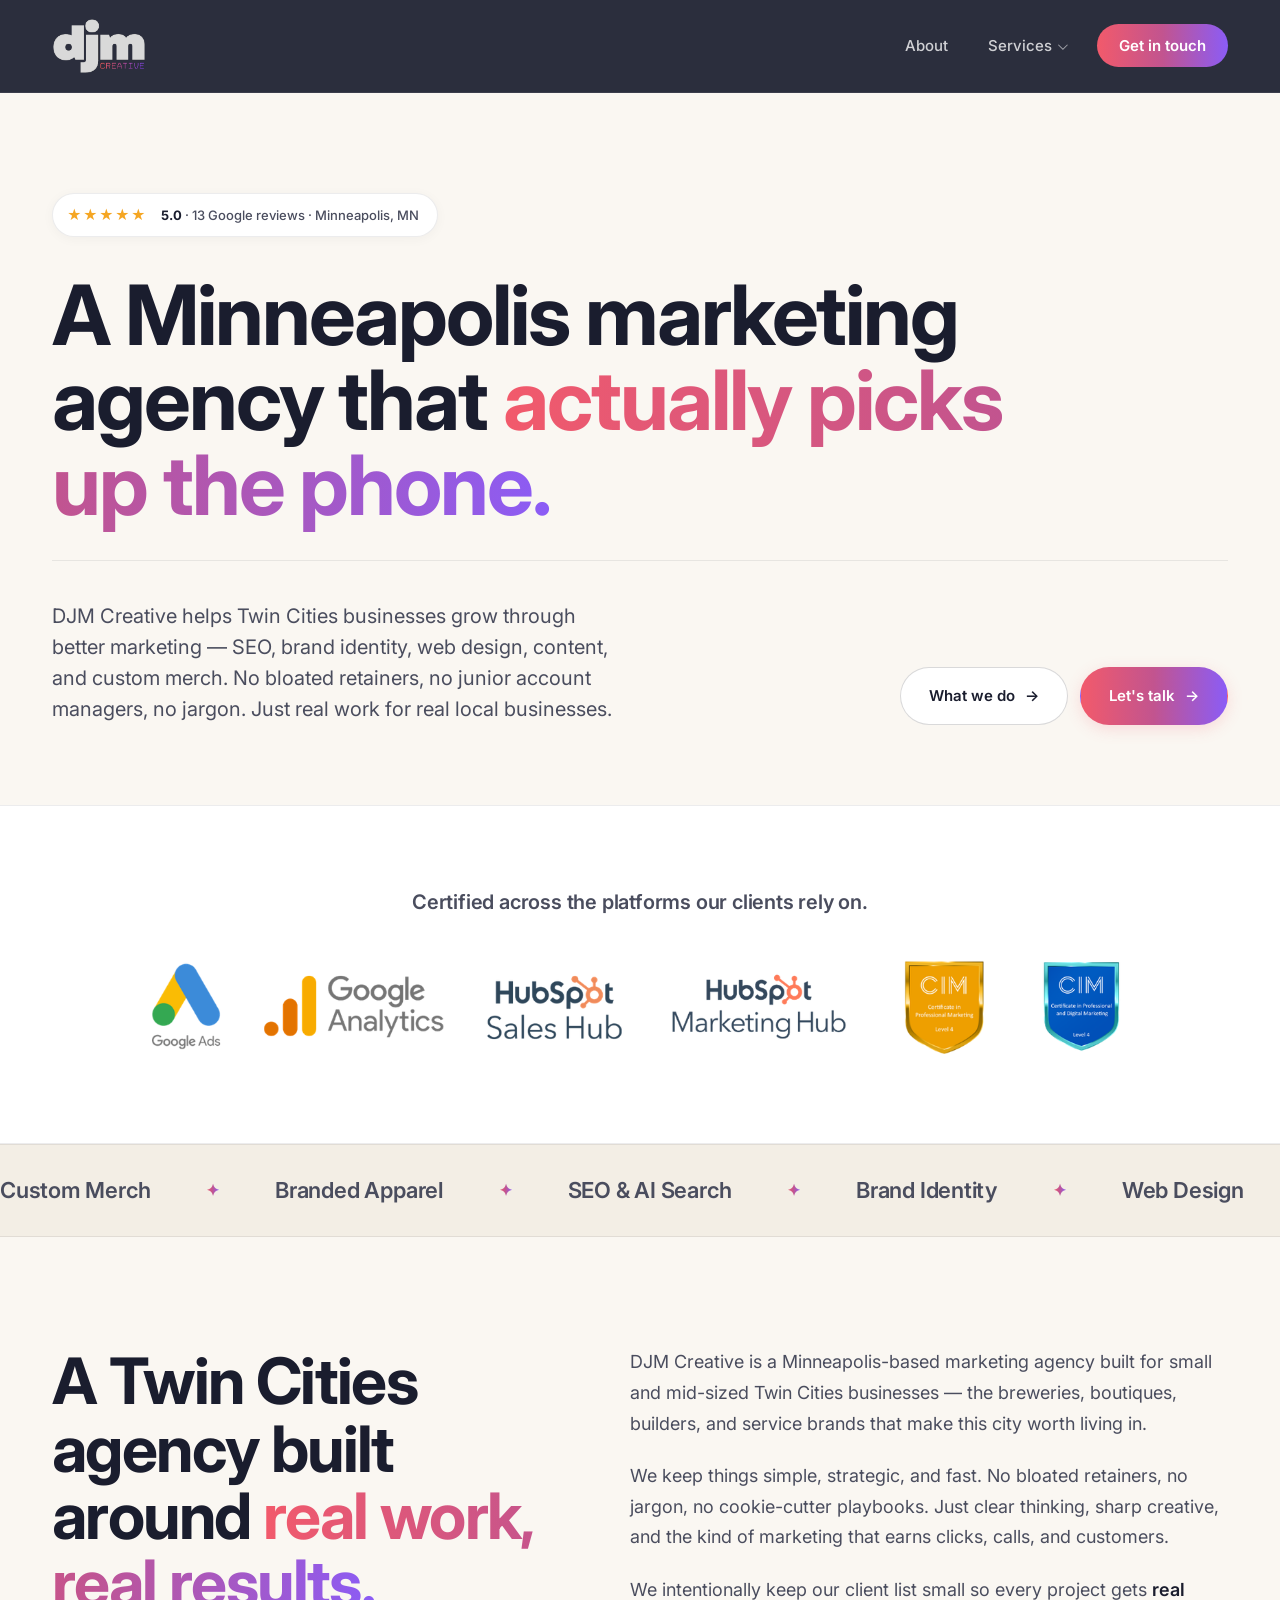
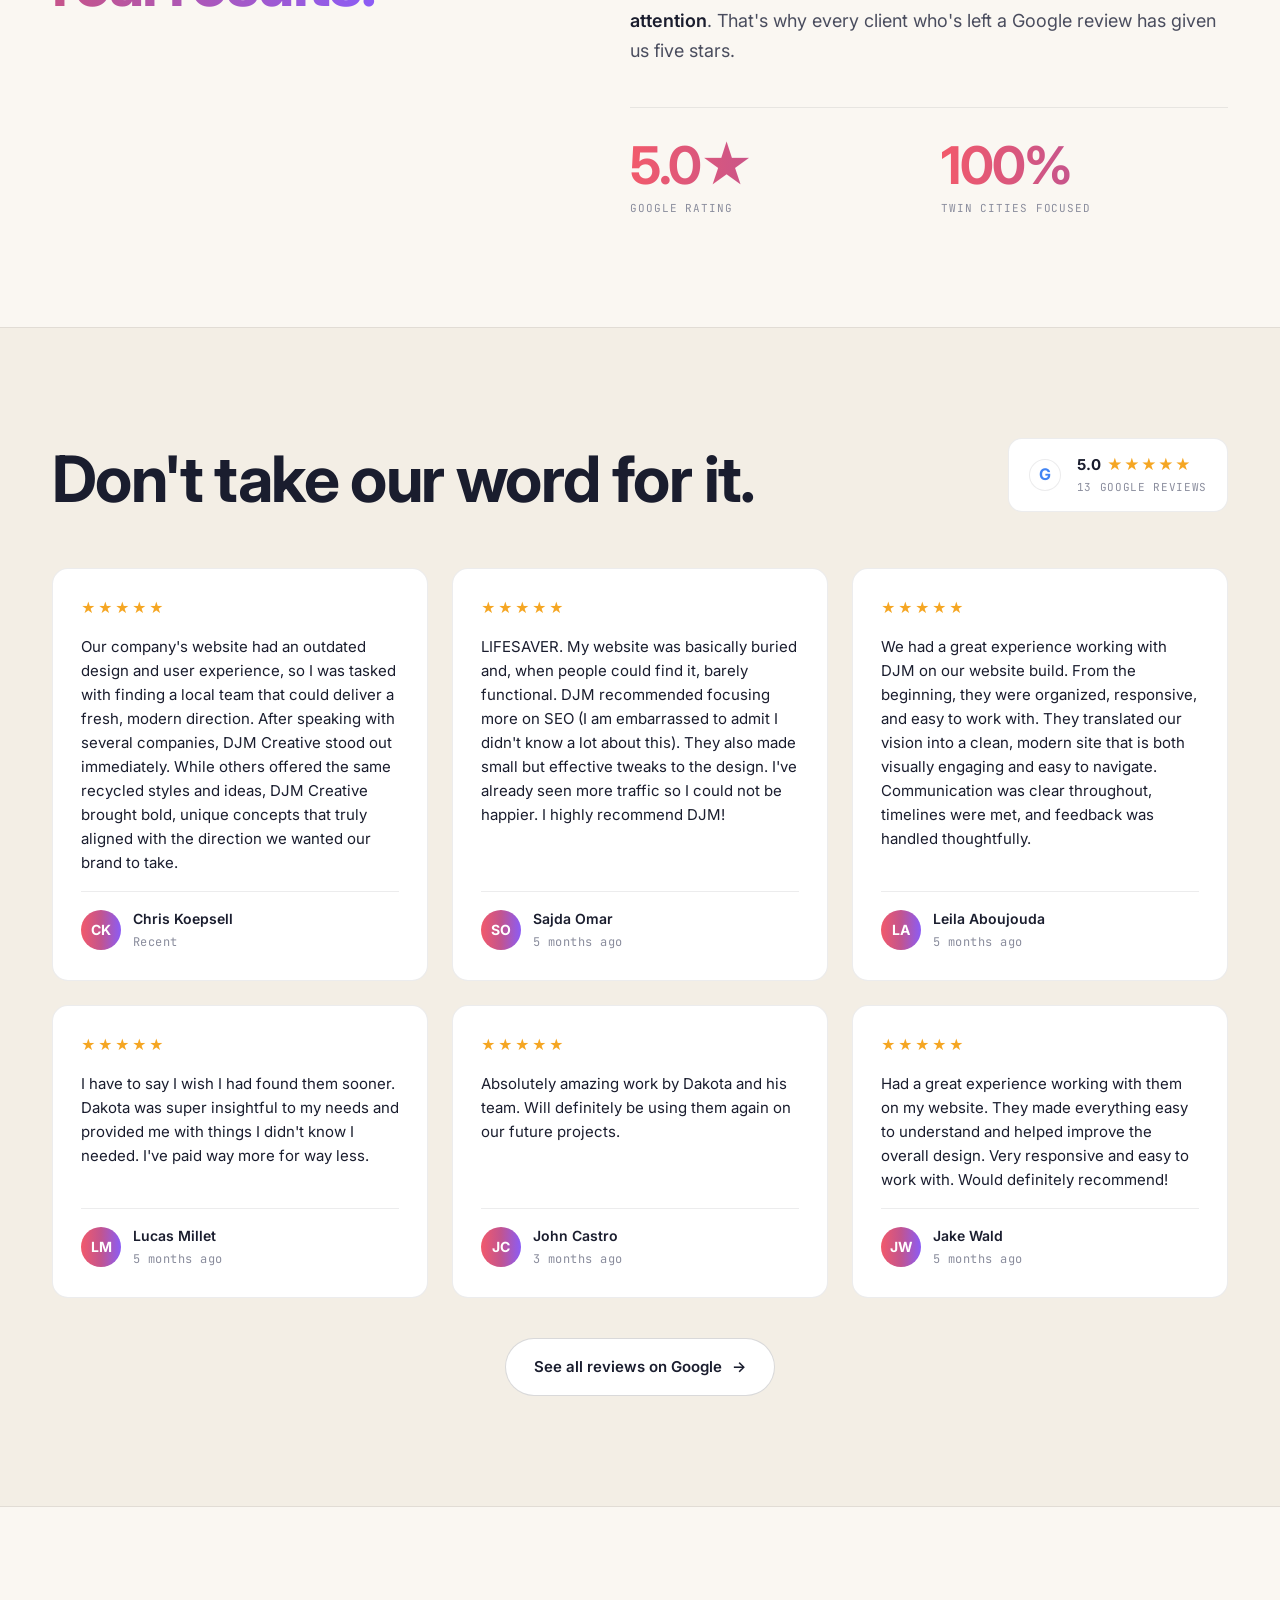
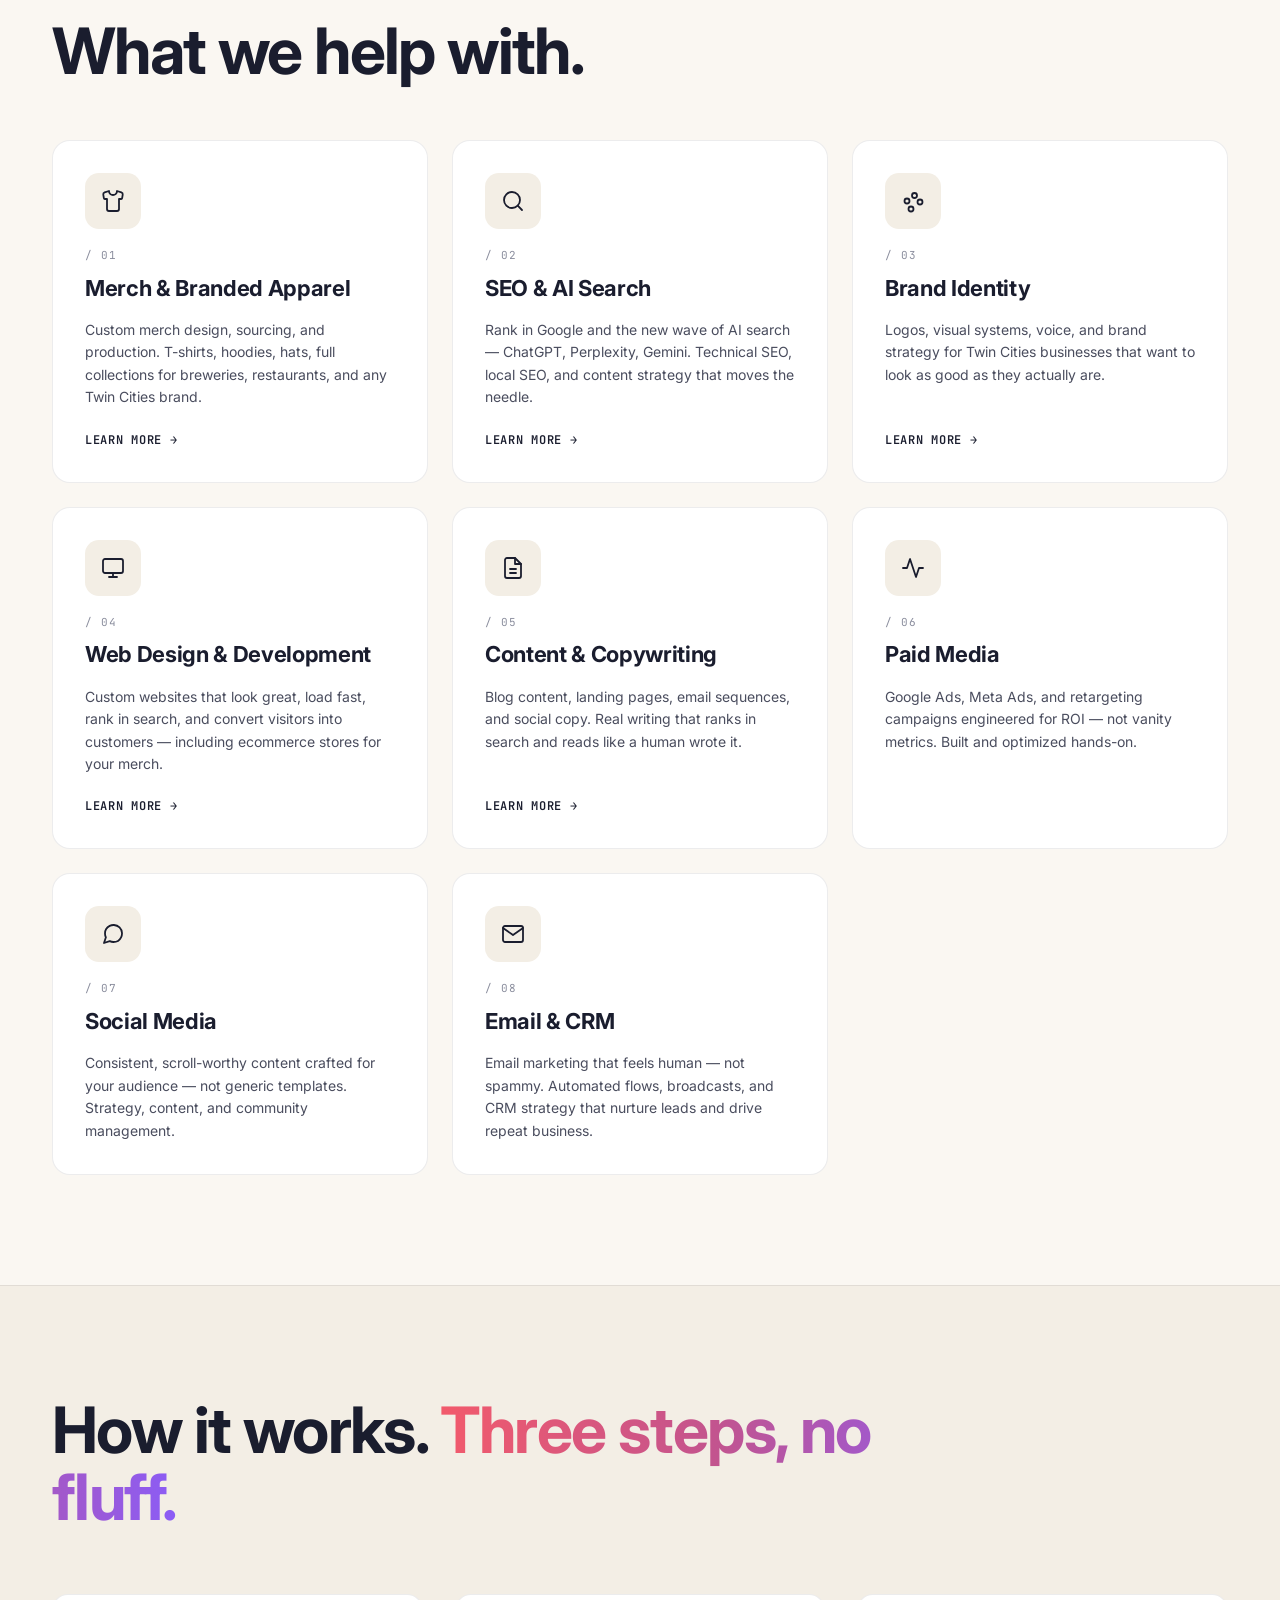
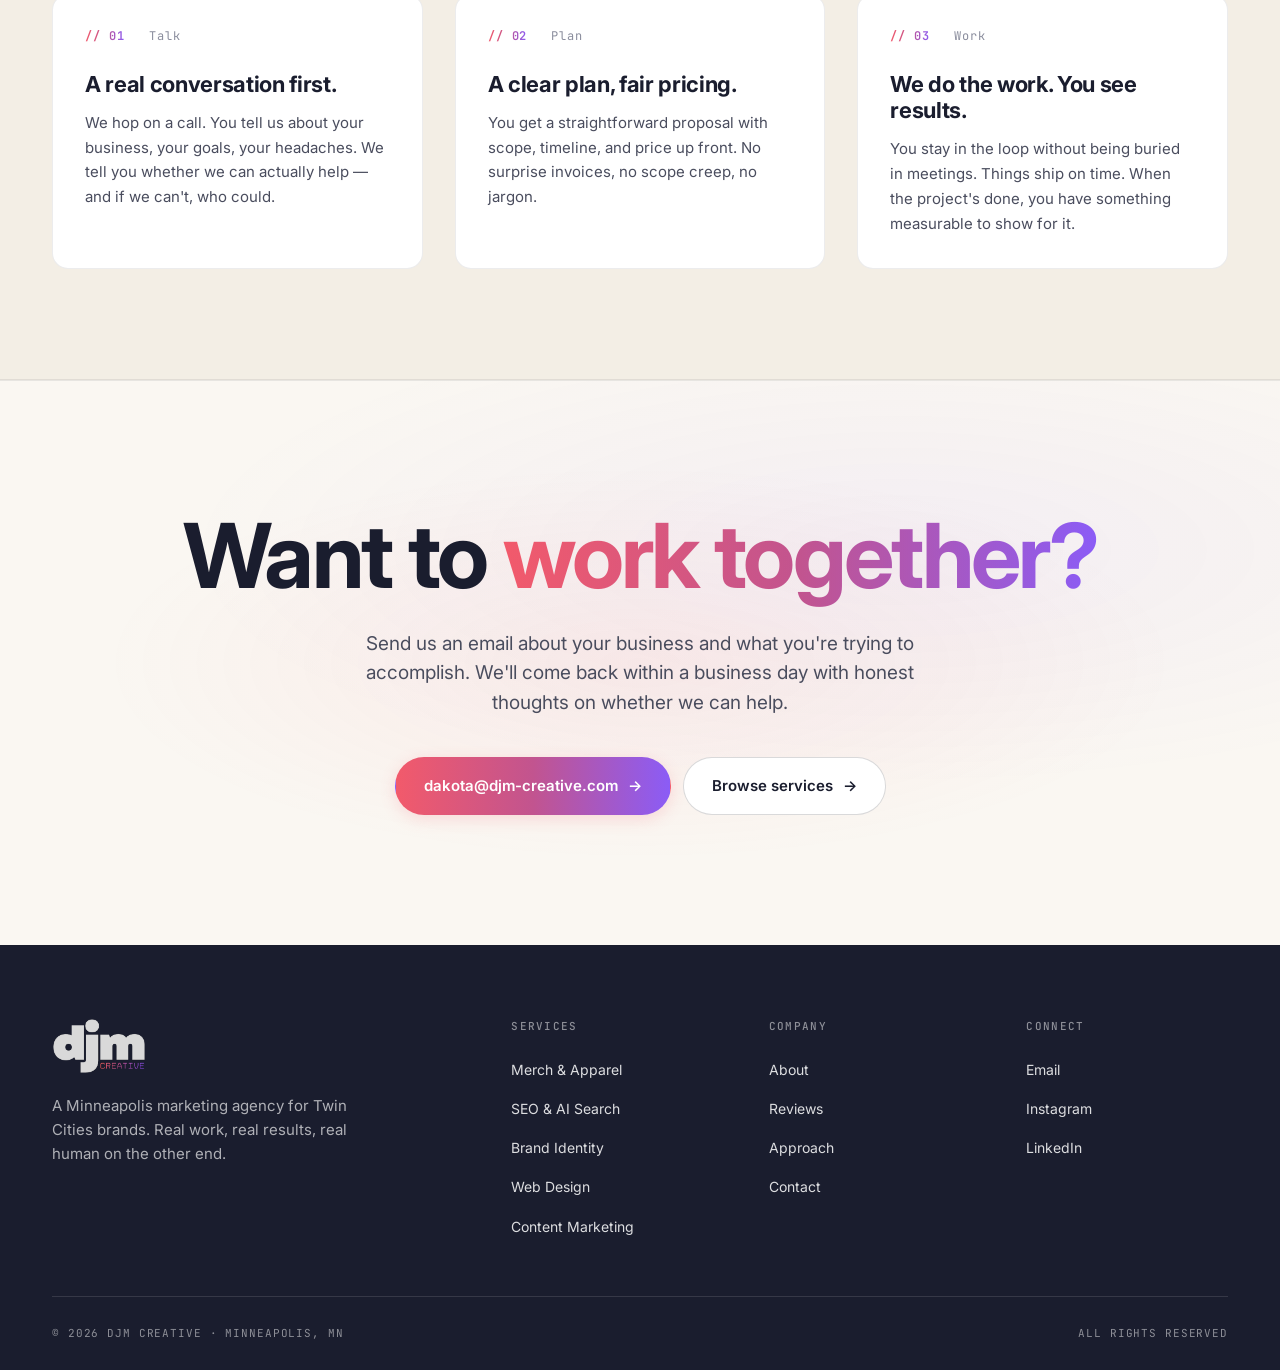
==== commit f852119b: "Add files via upload" ====
--- a/index.html
+++ b/index.html
@@ -169,7 +169,6 @@
     <section class="certs" aria-label="Certifications">
       <div class="container">
         <div class="certs-header">
-          <span class="eyebrow">Certifications — 01</span>
           <p class="certs-title">Certified across the platforms our clients rely on.</p>
         </div>
         <img src="/assets/certifications.png" alt="DJM Creative certifications: Google Ads, Google Analytics, HubSpot Sales Hub, HubSpot Marketing Hub, CIM Certificate in Professional Marketing, CIM Certificate in Professional and Digital Marketing" class="certs-image">
@@ -203,7 +202,6 @@
       <div class="container">
         <div class="about-grid">
           <div>
-            <span class="eyebrow">About — 02</span>
             <h2 class="section-title">A Twin Cities agency built around <span class="grad-text">real work, real results.</span></h2>
           </div>
           <div class="about-body">
@@ -234,43 +232,6 @@
           </div>
         </div>
 
-        <!-- Photo showcase row -->
-        <div class="showcase">
-          <div class="photo-placeholder wide">
-            <div class="photo-placeholder-icon">
-              <svg viewBox="0 0 24 24" fill="none" stroke="currentColor" stroke-width="1.8" stroke-linecap="round" stroke-linejoin="round"><rect x="3" y="3" width="18" height="18" rx="2"/><circle cx="9" cy="9" r="2"/><path d="m21 15-5-5L5 21"/></svg>
-            </div>
-            <span class="photo-placeholder-label">Hero photo — team working, office space, or recent project</span>
-          </div>
-          <div class="showcase-col">
-            <div class="photo-placeholder square">
-              <div class="photo-placeholder-icon">
-                <svg viewBox="0 0 24 24" fill="none" stroke="currentColor" stroke-width="1.8" stroke-linecap="round" stroke-linejoin="round"><rect x="3" y="3" width="18" height="18" rx="2"/><circle cx="9" cy="9" r="2"/><path d="m21 15-5-5L5 21"/></svg>
-              </div>
-              <span class="photo-placeholder-label">Merch / apparel sample</span>
-            </div>
-            <div class="photo-placeholder square">
-              <div class="photo-placeholder-icon">
-                <svg viewBox="0 0 24 24" fill="none" stroke="currentColor" stroke-width="1.8" stroke-linecap="round" stroke-linejoin="round"><rect x="3" y="3" width="18" height="18" rx="2"/><circle cx="9" cy="9" r="2"/><path d="m21 15-5-5L5 21"/></svg>
-              </div>
-              <span class="photo-placeholder-label">Client site mockup</span>
-            </div>
-          </div>
-          <div class="showcase-col">
-            <div class="photo-placeholder square">
-              <div class="photo-placeholder-icon">
-                <svg viewBox="0 0 24 24" fill="none" stroke="currentColor" stroke-width="1.8" stroke-linecap="round" stroke-linejoin="round"><rect x="3" y="3" width="18" height="18" rx="2"/><circle cx="9" cy="9" r="2"/><path d="m21 15-5-5L5 21"/></svg>
-              </div>
-              <span class="photo-placeholder-label">Behind the scenes</span>
-            </div>
-            <div class="photo-placeholder square">
-              <div class="photo-placeholder-icon">
-                <svg viewBox="0 0 24 24" fill="none" stroke="currentColor" stroke-width="1.8" stroke-linecap="round" stroke-linejoin="round"><rect x="3" y="3" width="18" height="18" rx="2"/><circle cx="9" cy="9" r="2"/><path d="m21 15-5-5L5 21"/></svg>
-              </div>
-              <span class="photo-placeholder-label">Brand identity work</span>
-            </div>
-          </div>
-        </div>
       </div>
     </section>
 
@@ -279,7 +240,6 @@
       <div class="container">
         <div class="reviews-header">
           <div>
-            <span class="eyebrow">Reviews — 03</span>
             <h2 class="section-title">Don't take our word for it.</h2>
           </div>
           <div class="reviews-google">
@@ -379,7 +339,6 @@
     <!-- 5. SERVICES (grid layout) -->
     <section id="services" aria-label="Services">
       <div class="container">
-        <span class="eyebrow">Services — 04</span>
         <h2 class="section-title">What we help with.</h2>
 
         <div class="services-grid">
@@ -468,7 +427,6 @@
     <!-- 6. APPROACH -->
     <section id="approach" class="approach" aria-label="Our approach">
       <div class="container">
-        <span class="eyebrow">Approach — 05</span>
         <h2 class="section-title">How it works. <span class="grad-text">Three steps, no fluff.</span></h2>
 
         <div class="approach-steps">
@@ -494,7 +452,6 @@
     <!-- 7. CTA -->
     <section id="contact" class="cta" aria-label="Contact">
       <div class="container cta-inner">
-        <span class="eyebrow" style="justify-content:center;">Let's talk — 06</span>
         <h2 class="cta-title">Want to <span class="grad-text">work together?</span></h2>
         <p class="cta-sub">
           Send us an email about your business and what you're trying to accomplish. We'll come back within
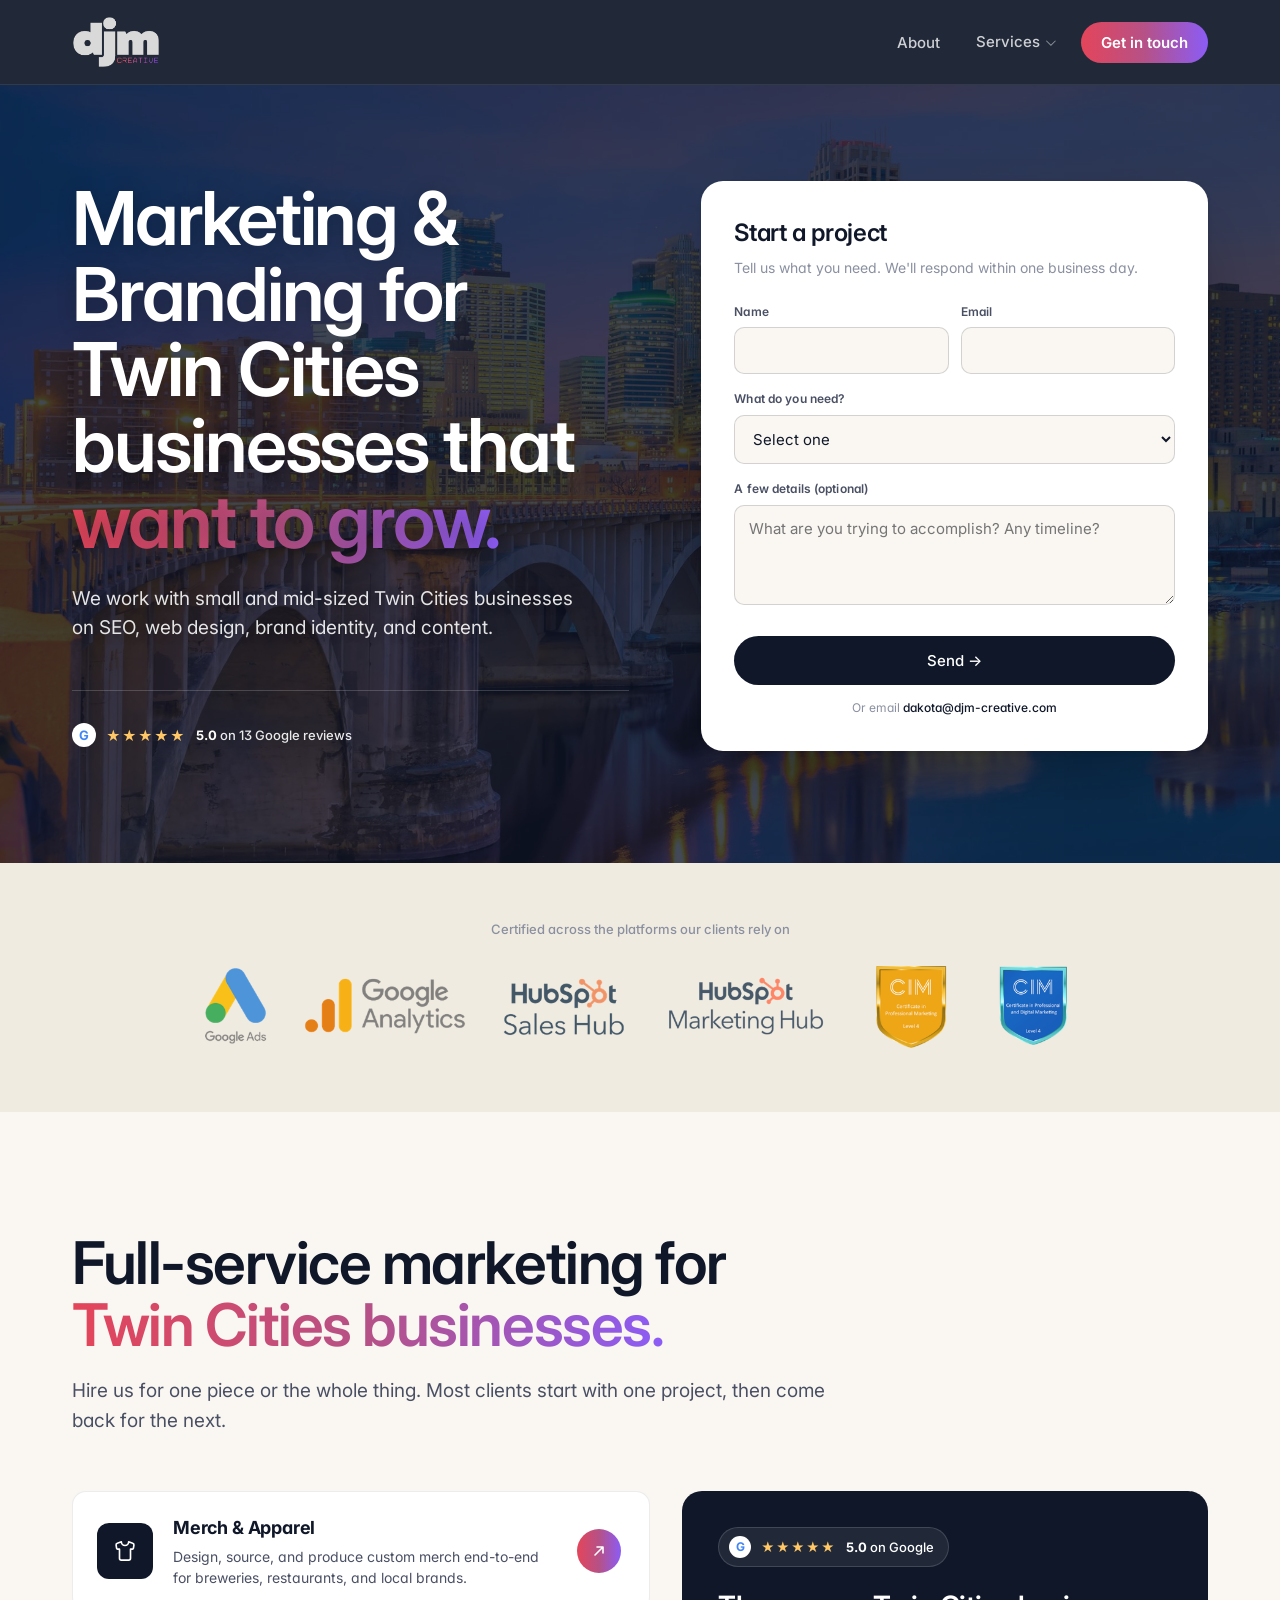
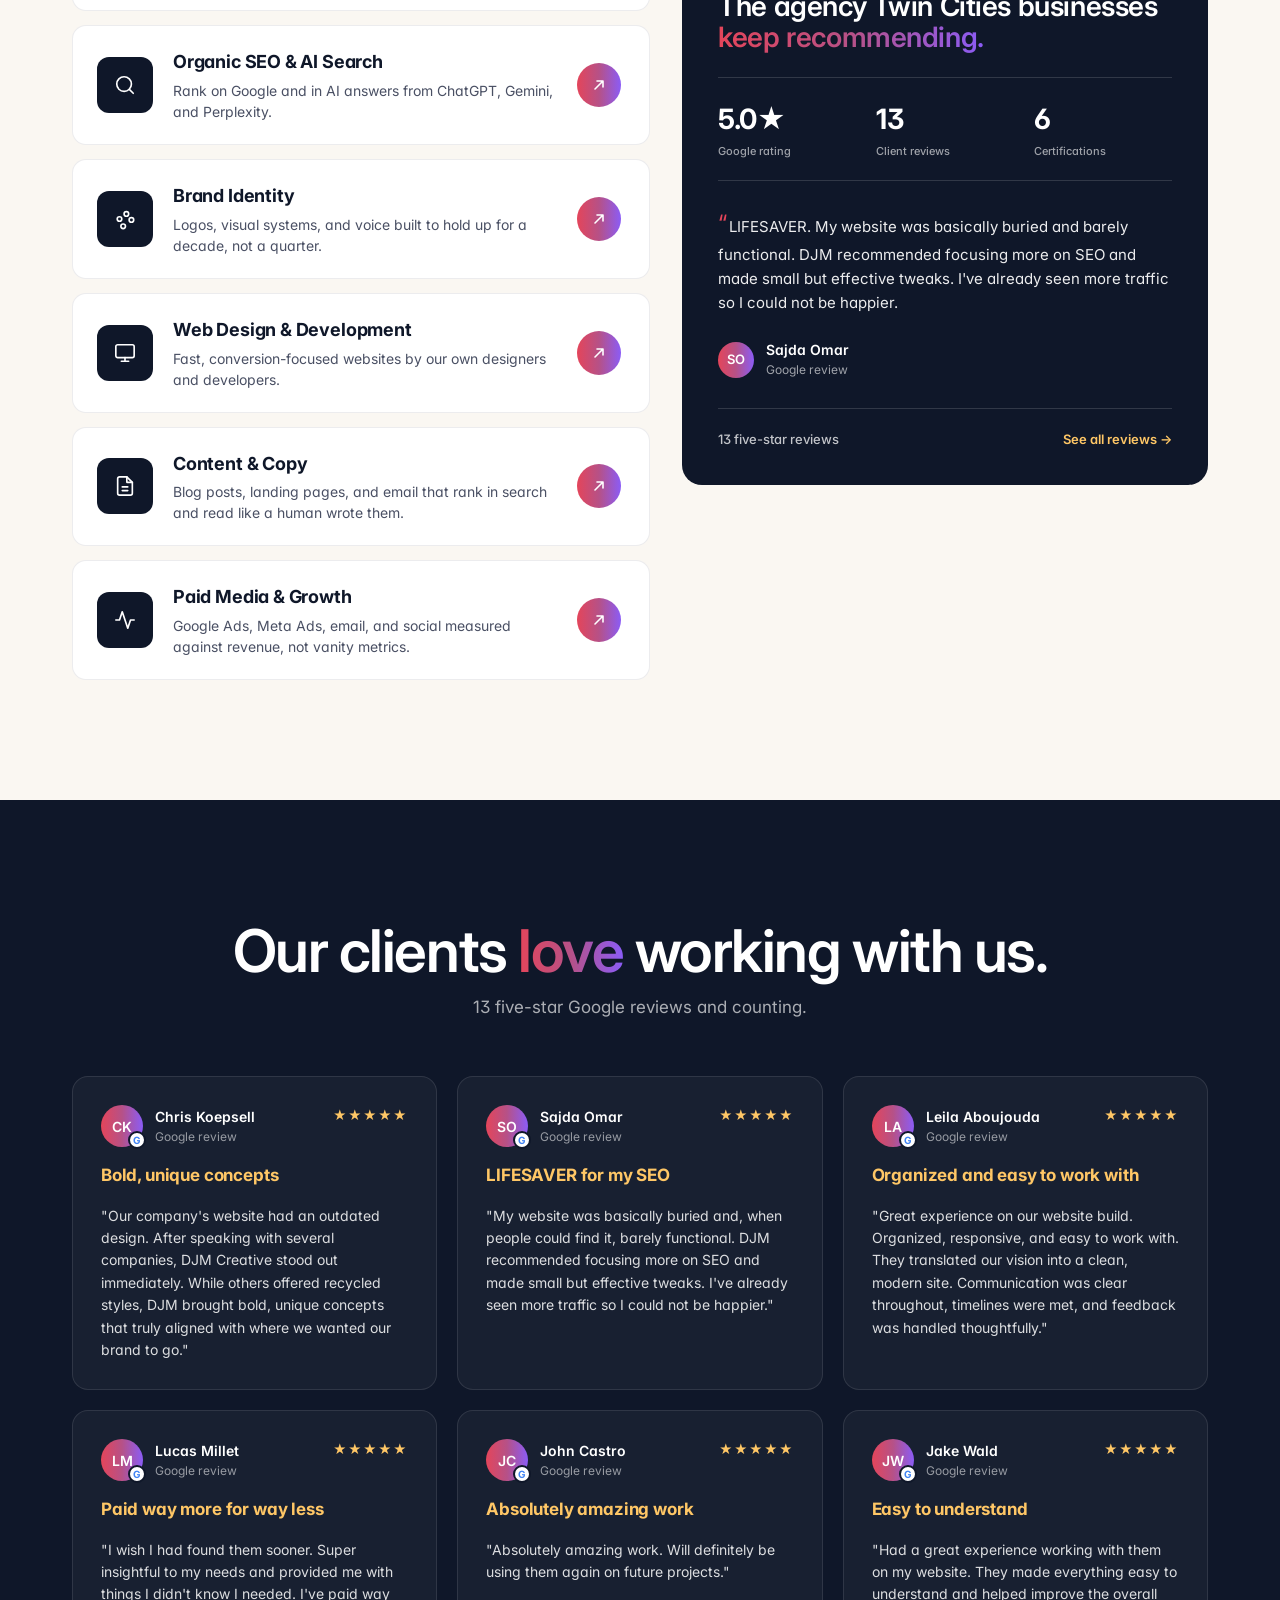
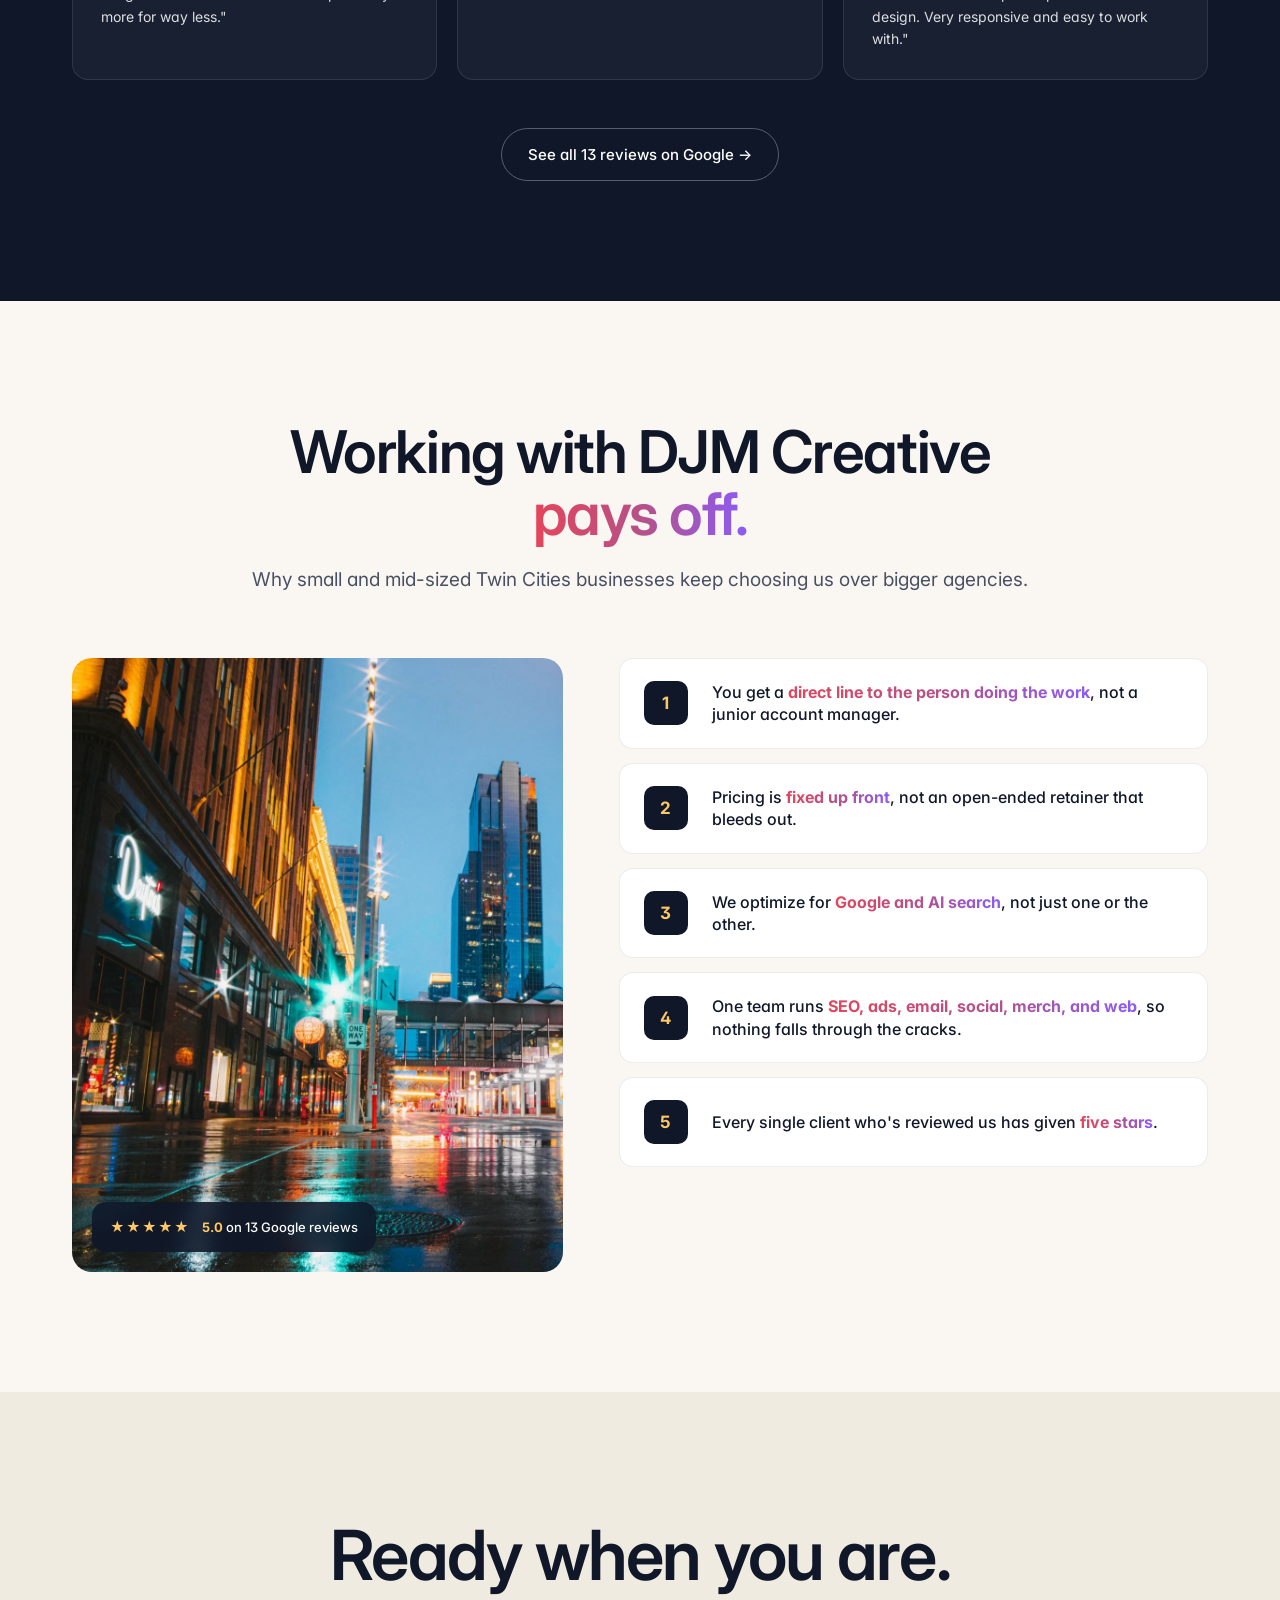
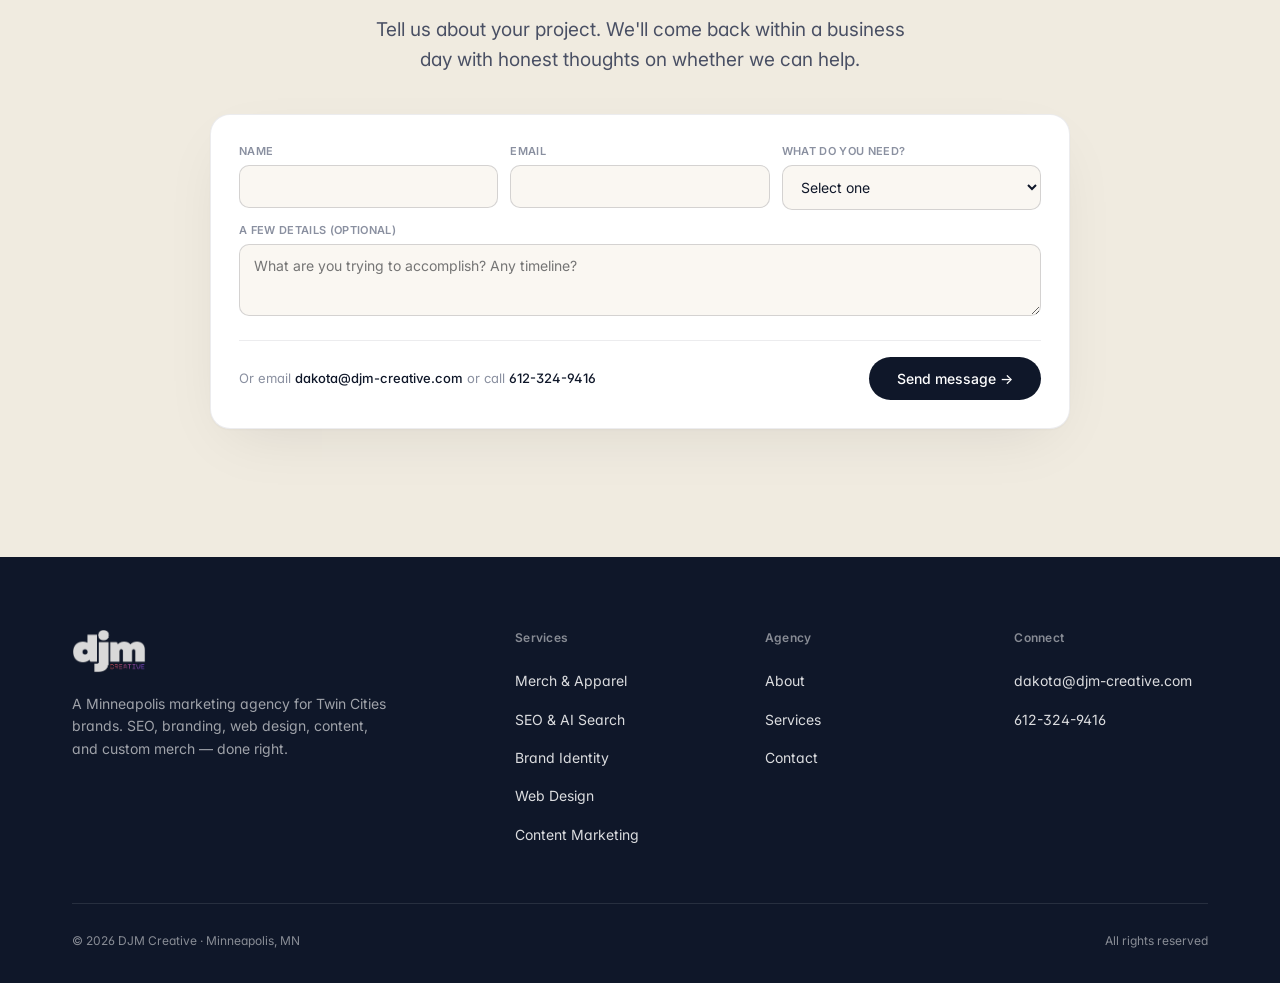
==== commit fbc6fcc2: "Add files via upload" ====
--- a/index.html
+++ b/index.html
@@ -4,8 +4,8 @@
   <meta charset="UTF-8">
   <meta name="viewport" content="width=device-width, initial-scale=1.0">
 
-  <title>DJM Creative | Minneapolis Marketing Agency for Twin Cities Brands</title>
-  <meta name="description" content="DJM Creative is a Minneapolis marketing agency helping Twin Cities businesses grow through SEO, brand identity, web design, content, and custom merch. 5-star rated, locally owned.">
+  <title>DJM Creative | Minneapolis Marketing Agency for Twin Cities Businesses</title>
+  <meta name="description" content="DJM Creative is a Minneapolis marketing agency helping Twin Cities businesses grow — SEO, brand identity, web design, content, and custom merch. 5-star rated, Google and HubSpot certified.">
   <meta name="keywords" content="Minneapolis marketing agency, Twin Cities marketing, SEO Minneapolis, brand identity, web design Minneapolis, content marketing, custom merch Minneapolis, branded apparel, local SEO">
   <meta name="author" content="DJM Creative">
   <link rel="canonical" href="https://djm-creative.com/">
@@ -18,25 +18,25 @@
   <meta property="og:type" content="website">
   <meta property="og:url" content="https://djm-creative.com/">
   <meta property="og:title" content="DJM Creative | Minneapolis Marketing Agency">
-  <meta property="og:description" content="5-star rated Minneapolis marketing agency. SEO, branding, web design, content, and custom merch for Twin Cities brands.">
+  <meta property="og:description" content="SEO, branding, web design, content, and custom merch for Twin Cities businesses. 5-star rated, Google and HubSpot certified.">
   <meta property="og:site_name" content="DJM Creative">
   <meta property="og:locale" content="en_US">
   <meta property="og:image" content="https://djm-creative.com/assets/logo-light.png">
 
   <meta name="twitter:card" content="summary_large_image">
   <meta name="twitter:title" content="DJM Creative | Minneapolis Marketing Agency">
-  <meta name="twitter:description" content="5-star rated marketing agency for Twin Cities brands.">
+  <meta name="twitter:description" content="SEO, branding, web design, content, and custom merch for Twin Cities businesses.">
 
   <meta name="robots" content="index, follow, max-image-preview:large">
-  <meta name="theme-color" content="#faf7f2">
-
-  <link rel="icon" type="image/png" href="/assets/logo-dark.png">
+  <meta name="theme-color" content="#0f1729">
+
+  <link rel="icon" type="image/png" href="assets/logo-dark.png">
 
   <link rel="preconnect" href="https://fonts.googleapis.com">
   <link rel="preconnect" href="https://fonts.gstatic.com" crossorigin>
-  <link href="https://fonts.googleapis.com/css2?family=Inter:wght@300;400;500;600;700;800&family=JetBrains+Mono:wght@400;500;600&display=swap" rel="stylesheet">
-
-  <link rel="stylesheet" href="/assets/styles.css">
+  <link href="https://fonts.googleapis.com/css2?family=Inter:wght@400;500;600;700&family=JetBrains+Mono:wght@400;500;600&display=swap" rel="stylesheet">
+
+  <link rel="stylesheet" href="assets/styles.css">
 
   <script type="application/ld+json">
   {
@@ -45,52 +45,18 @@
     "name": "DJM Creative",
     "image": "https://djm-creative.com/assets/logo-light.png",
     "url": "https://djm-creative.com/",
+    "telephone": "+1-612-324-9416",
+    "email": "dakota@djm-creative.com",
     "description": "Minneapolis marketing agency specializing in SEO, brand identity, web design, content marketing, and custom merch for Twin Cities businesses.",
-    "address": {
-      "@type": "PostalAddress",
-      "addressLocality": "Minneapolis",
-      "addressRegion": "MN",
-      "addressCountry": "US"
-    },
-    "geo": {
-      "@type": "GeoCoordinates",
-      "latitude": 44.9778,
-      "longitude": -93.2650
-    },
+    "address": { "@type": "PostalAddress", "addressLocality": "Minneapolis", "addressRegion": "MN", "addressCountry": "US" },
+    "geo": { "@type": "GeoCoordinates", "latitude": 44.9778, "longitude": -93.2650 },
     "areaServed": [
       {"@type": "City", "name": "Minneapolis"},
       {"@type": "City", "name": "Saint Paul"},
       {"@type": "AdministrativeArea", "name": "Twin Cities"}
     ],
     "priceRange": "$$",
-    "aggregateRating": {
-      "@type": "AggregateRating",
-      "ratingValue": "5.0",
-      "reviewCount": "13",
-      "bestRating": "5",
-      "worstRating": "1"
-    },
-    "review": [
-      {
-        "@type": "Review",
-        "author": {"@type": "Person", "name": "Chris Koepsell"},
-        "reviewRating": {"@type": "Rating", "ratingValue": "5", "bestRating": "5"},
-        "reviewBody": "Our company's website had an outdated design and user experience, so I was tasked with finding a local team that could deliver a fresh, modern direction. DJM Creative stood out immediately."
-      },
-      {
-        "@type": "Review",
-        "author": {"@type": "Person", "name": "Sajda Omar"},
-        "reviewRating": {"@type": "Rating", "ratingValue": "5", "bestRating": "5"},
-        "reviewBody": "LIFESAVER. My website was basically buried and barely functional. DJM recommended focusing more on SEO and made small but effective tweaks to the design. I've already seen more traffic."
-      },
-      {
-        "@type": "Review",
-        "author": {"@type": "Person", "name": "Leila Aboujouda"},
-        "reviewRating": {"@type": "Rating", "ratingValue": "5", "bestRating": "5"},
-        "reviewBody": "We had a great experience working with DJM on our website build. Organized, responsive, and easy to work with. They translated our vision into a clean, modern site."
-      }
-    ],
-    "serviceType": ["SEO", "Brand Identity", "Web Design", "Content Marketing", "Custom Merch", "Social Media Marketing"]
+    "aggregateRating": { "@type": "AggregateRating", "ratingValue": "5.0", "reviewCount": "13", "bestRating": "5", "worstRating": "1" }
   }
   </script>
 </head>
@@ -98,38 +64,38 @@
 
   <header class="nav">
     <div class="nav-inner">
-      <a href="/" class="logo-wrap" aria-label="DJM Creative home">
-        <img src="/assets/logo-light.png" alt="DJM Creative">
+      <a href="./index.html" class="logo-wrap" aria-label="DJM Creative home">
+        <img src="assets/logo-light.png" alt="DJM Creative">
       </a>
       <nav aria-label="Primary">
         <ul class="nav-links">
-          <li><a href="/about/">About</a></li>
+          <li><a href="about/index.html">About</a></li>
           <li class="nav-dropdown">
-            <a href="/#services" tabindex="0">Services</a>
+            <a href="#services" tabindex="0">Services</a>
             <ul class="nav-dropdown-menu">
-              <li><a href="/services/merch-apparel/">
+              <li><a href="services/merch-apparel/index.html">
                 <span class="nav-dropdown-item-title">Merch &amp; Apparel</span>
-                <span class="nav-dropdown-item-desc">Design · Source · Produce</span>
+                <span class="nav-dropdown-item-desc">Design &middot; Source &middot; Produce</span>
               </a></li>
-              <li><a href="/services/seo/">
+              <li><a href="services/seo/index.html">
                 <span class="nav-dropdown-item-title">SEO &amp; AI Search</span>
-                <span class="nav-dropdown-item-desc">Google · ChatGPT · Perplexity</span>
+                <span class="nav-dropdown-item-desc">Google &middot; ChatGPT &middot; Perplexity</span>
               </a></li>
-              <li><a href="/services/brand-identity/">
+              <li><a href="services/brand-identity/index.html">
                 <span class="nav-dropdown-item-title">Brand Identity</span>
-                <span class="nav-dropdown-item-desc">Logo · System · Strategy</span>
+                <span class="nav-dropdown-item-desc">Logo &middot; System &middot; Strategy</span>
               </a></li>
-              <li><a href="/services/web-design/">
+              <li><a href="services/web-design/index.html">
                 <span class="nav-dropdown-item-title">Web Design</span>
-                <span class="nav-dropdown-item-desc">Custom · Fast · SEO-ready</span>
+                <span class="nav-dropdown-item-desc">Custom &middot; Fast &middot; SEO-ready</span>
               </a></li>
-              <li><a href="/services/content-marketing/">
+              <li><a href="services/content-marketing/index.html">
                 <span class="nav-dropdown-item-title">Content Marketing</span>
-                <span class="nav-dropdown-item-desc">Blog · Copy · Email</span>
+                <span class="nav-dropdown-item-desc">Blog &middot; Copy &middot; Email</span>
               </a></li>
             </ul>
           </li>
-          <li class="cta-li"><a href="mailto:dakota@djm-creative.com" class="nav-cta">Get in touch</a></li>
+          <li class="cta-li"><a href="#contact" class="nav-cta">Get in touch</a></li>
         </ul>
       </nav>
     </div>
@@ -137,334 +103,424 @@
 
   <main>
 
-    <!-- 1. HERO -->
-    <section class="hero" aria-label="Introduction">
+    <!-- HERO (the one you liked, with form) -->
+    <section class="hero">
       <div class="container">
-        <div class="review-badge">
-          <span class="review-badge-stars">★★★★★</span>
-          <span class="review-badge-text"><strong>5.0</strong> · 13 Google reviews · Minneapolis, MN</span>
-        </div>
-        <h1 class="hero-title">
-          A Minneapolis marketing agency that <span class="grad-text">actually picks up the phone.</span>
-        </h1>
-        <div class="hero-row">
-          <p class="hero-lede">
-            DJM Creative helps Twin Cities businesses grow through better marketing — SEO, brand identity,
-            web design, content, and custom merch. No bloated retainers, no junior account managers, no jargon.
-            Just real work for real local businesses.
-          </p>
-          <div class="hero-actions">
-            <a href="#services" class="btn btn-secondary">
-              What we do <span class="arrow">→</span>
+        <div class="hero-grid">
+
+          <div>
+            <h1 class="hero-title">
+              Marketing &amp; Branding for Twin&nbsp;Cities businesses that <span class="grad">want to grow.</span>
+            </h1>
+            <p class="hero-lede">
+              We work with small and mid-sized Twin Cities businesses on SEO, web design, brand identity, and content.
+            </p>
+
+            <div class="trust">
+              <div class="trust-item">
+                <div class="trust-g">G</div>
+                <span class="trust-stars">&#9733;&#9733;&#9733;&#9733;&#9733;</span>
+                <span><strong>5.0</strong> on 13 Google reviews</span>
+              </div>
+            </div>
+          </div>
+
+          <aside class="inquiry">
+            <div class="inquiry-head">
+              <div class="h-lg">Start a project</div>
+              <div class="small">Tell us what you need. We'll respond within one business day.</div>
+            </div>
+            <!--
+              FORMSPREE SETUP:
+              Replace YOUR_FORM_ID below with the ID from your Formspree account (formspree.io).
+              Until then, submissions won't go anywhere.
+            -->
+            <form action="https://formspree.io/f/mdeedbdq" method="POST">
+              <input type="hidden" name="_subject" value="New project inquiry (Hero)">
+              <input type="hidden" name="form_source" value="hero_section">
+              <div class="field-row">
+                <div class="field">
+                  <label for="name">Name</label>
+                  <input type="text" id="name" name="name" required>
+                </div>
+                <div class="field">
+                  <label for="email">Email</label>
+                  <input type="email" id="email" name="email" required>
+                </div>
+              </div>
+              <div class="field">
+                <label for="need">What do you need?</label>
+                <select id="need" name="need" required>
+                  <option value="">Select one</option>
+                  <option>Custom merch &amp; apparel</option>
+                  <option>SEO &amp; AI search</option>
+                  <option>Brand identity</option>
+                  <option>Web design</option>
+                  <option>Content marketing</option>
+                  <option>Paid media</option>
+                  <option>Multiple services</option>
+                  <option>Not sure yet</option>
+                </select>
+              </div>
+              <div class="field">
+                <label for="message">A few details (optional)</label>
+                <textarea id="message" name="message" placeholder="What are you trying to accomplish? Any timeline?"></textarea>
+              </div>
+              <button type="submit" class="inquiry-submit">Send &rarr;</button>
+              <div class="inquiry-note">Or email <a href="mailto:dakota@djm-creative.com" style="color: var(--ink); font-weight: 500;">dakota@djm-creative.com</a></div>
+            </form>
+          </aside>
+
+        </div>
+      </div>
+    </section>
+
+
+    <!-- CERTIFICATIONS -->
+    <section class="certs">
+      <div class="container">
+        <div class="certs-label">Certified across the platforms our clients rely on</div>
+        <img src="assets/certifications.png" alt="Google Ads, Google Analytics, HubSpot Sales Hub, HubSpot Marketing Hub, CIM Certificate in Professional Marketing, CIM Certificate in Professional and Digital Marketing">
+      </div>
+    </section>
+
+    <!-- SERVICES (SmartSites-inspired list + featured card) -->
+    <section id="services" class="svc-section">
+      <div class="container">
+        <div class="svc-head">
+          <h2 class="section-title">Full-service marketing for <span class="grad">Twin Cities businesses.</span></h2>
+          <p class="lead">Hire us for one piece or the whole thing. Most clients start with one project, then come back for the next.</p>
+        </div>
+
+        <div class="svc-layout">
+
+          <div class="svc-list">
+
+            <a href="services/merch-apparel/index.html" class="svc-row" data-review="merch">
+              <div class="svc-icon">
+                <svg viewBox="0 0 24 24" fill="none" stroke="currentColor" stroke-width="1.8" stroke-linecap="round" stroke-linejoin="round"><path d="M20.38 3.46 16 2a4 4 0 0 1-8 0L3.62 3.46a2 2 0 0 0-1.34 2.23l.58 3.47a1 1 0 0 0 .99.84H6v10c0 1.1.9 2 2 2h8a2 2 0 0 0 2-2V10h2.15a1 1 0 0 0 .99-.84l.58-3.47a2 2 0 0 0-1.34-2.23z"/></svg>
+              </div>
+              <div class="svc-row-text">
+                <h3>Merch &amp; Apparel</h3>
+                <p>Design, source, and produce custom merch end-to-end for breweries, restaurants, and local brands.</p>
+              </div>
+              <div class="svc-arrow">
+                <svg width="14" height="14" viewBox="0 0 14 14" fill="none"><path d="M3 11L11 3M11 3H5M11 3V9" stroke="currentColor" stroke-width="1.6" stroke-linecap="round" stroke-linejoin="round"/></svg>
+              </div>
             </a>
-            <a href="mailto:dakota@djm-creative.com" class="btn btn-primary">
-              Let's talk <span class="arrow">→</span>
+
+            <a href="services/seo/index.html" class="svc-row" data-review="seo">
+              <div class="svc-icon">
+                <svg viewBox="0 0 24 24" fill="none" stroke="currentColor" stroke-width="1.8" stroke-linecap="round" stroke-linejoin="round"><circle cx="11" cy="11" r="8"/><path d="m21 21-4.3-4.3"/></svg>
+              </div>
+              <div class="svc-row-text">
+                <h3>Organic SEO &amp; AI Search</h3>
+                <p>Rank on Google and in AI answers from ChatGPT, Gemini, and Perplexity.</p>
+              </div>
+              <div class="svc-arrow">
+                <svg width="14" height="14" viewBox="0 0 14 14" fill="none"><path d="M3 11L11 3M11 3H5M11 3V9" stroke="currentColor" stroke-width="1.6" stroke-linecap="round" stroke-linejoin="round"/></svg>
+              </div>
             </a>
+
+            <a href="services/brand-identity/index.html" class="svc-row" data-review="brand">
+              <div class="svc-icon">
+                <svg viewBox="0 0 24 24" fill="none" stroke="currentColor" stroke-width="1.8" stroke-linecap="round" stroke-linejoin="round"><circle cx="13.5" cy="6.5" r="2.5"/><circle cx="19" cy="13" r="2.5"/><circle cx="6" cy="12" r="2.5"/><circle cx="10" cy="20" r="2.5"/></svg>
+              </div>
+              <div class="svc-row-text">
+                <h3>Brand Identity</h3>
+                <p>Logos, visual systems, and voice built to hold up for a decade, not a quarter.</p>
+              </div>
+              <div class="svc-arrow">
+                <svg width="14" height="14" viewBox="0 0 14 14" fill="none"><path d="M3 11L11 3M11 3H5M11 3V9" stroke="currentColor" stroke-width="1.6" stroke-linecap="round" stroke-linejoin="round"/></svg>
+              </div>
+            </a>
+
+            <a href="services/web-design/index.html" class="svc-row" data-review="web">
+              <div class="svc-icon">
+                <svg viewBox="0 0 24 24" fill="none" stroke="currentColor" stroke-width="1.8" stroke-linecap="round" stroke-linejoin="round"><rect x="2" y="3" width="20" height="14" rx="2"/><line x1="8" y1="21" x2="16" y2="21"/><line x1="12" y1="17" x2="12" y2="21"/></svg>
+              </div>
+              <div class="svc-row-text">
+                <h3>Web Design &amp; Development</h3>
+                <p>Fast, conversion-focused websites by our own designers and developers.</p>
+              </div>
+              <div class="svc-arrow">
+                <svg width="14" height="14" viewBox="0 0 14 14" fill="none"><path d="M3 11L11 3M11 3H5M11 3V9" stroke="currentColor" stroke-width="1.6" stroke-linecap="round" stroke-linejoin="round"/></svg>
+              </div>
+            </a>
+
+            <a href="services/content-marketing/index.html" class="svc-row" data-review="content">
+              <div class="svc-icon">
+                <svg viewBox="0 0 24 24" fill="none" stroke="currentColor" stroke-width="1.8" stroke-linecap="round" stroke-linejoin="round"><path d="M14 2H6a2 2 0 0 0-2 2v16a2 2 0 0 0 2 2h12a2 2 0 0 0 2-2V8z"/><polyline points="14 2 14 8 20 8"/><line x1="9" y1="13" x2="15" y2="13"/><line x1="9" y1="17" x2="15" y2="17"/></svg>
+              </div>
+              <div class="svc-row-text">
+                <h3>Content &amp; Copy</h3>
+                <p>Blog posts, landing pages, and email that rank in search and read like a human wrote them.</p>
+              </div>
+              <div class="svc-arrow">
+                <svg width="14" height="14" viewBox="0 0 14 14" fill="none"><path d="M3 11L11 3M11 3H5M11 3V9" stroke="currentColor" stroke-width="1.6" stroke-linecap="round" stroke-linejoin="round"/></svg>
+              </div>
+            </a>
+
+            <div class="svc-row" data-review="paid">
+              <div class="svc-icon">
+                <svg viewBox="0 0 24 24" fill="none" stroke="currentColor" stroke-width="1.8" stroke-linecap="round" stroke-linejoin="round"><polyline points="22 12 18 12 15 21 9 3 6 12 2 12"/></svg>
+              </div>
+              <div class="svc-row-text">
+                <h3>Paid Media &amp; Growth</h3>
+                <p>Google Ads, Meta Ads, email, and social measured against revenue, not vanity metrics.</p>
+              </div>
+              <div class="svc-arrow">
+                <svg width="14" height="14" viewBox="0 0 14 14" fill="none"><path d="M3 11L11 3M11 3H5M11 3V9" stroke="currentColor" stroke-width="1.6" stroke-linecap="round" stroke-linejoin="round"/></svg>
+              </div>
+            </div>
+
           </div>
+
+          <aside class="svc-feature">
+            <div class="svc-feature__badge">
+              <div class="svc-feature__badge-g">G</div>
+              <span class="svc-feature__stars">&#9733;&#9733;&#9733;&#9733;&#9733;</span>
+              <span><strong>5.0</strong> on Google</span>
+            </div>
+
+            <h3 class="svc-feature__title" id="feature-title">
+              The agency Twin Cities businesses <span class="grad">keep recommending.</span>
+            </h3>
+
+            <div class="svc-feature__stats">
+              <div>
+                <div class="svc-feature__stat-num">5.0&#9733;</div>
+                <div class="svc-feature__stat-label">Google rating</div>
+              </div>
+              <div>
+                <div class="svc-feature__stat-num">13</div>
+                <div class="svc-feature__stat-label">Client reviews</div>
+              </div>
+              <div>
+                <div class="svc-feature__stat-num">6</div>
+                <div class="svc-feature__stat-label">Certifications</div>
+              </div>
+            </div>
+
+            <p class="svc-feature__quote" id="feature-quote">LIFESAVER. My website was basically buried and barely functional. DJM recommended focusing more on SEO and made small but effective tweaks. I've already seen more traffic so I could not be happier.</p>
+
+            <div class="svc-feature__who">
+              <div class="svc-feature__avatar" id="feature-avatar">SO</div>
+              <div>
+                <div class="svc-feature__who-name" id="feature-name">Sajda Omar</div>
+                <div class="svc-feature__who-role">Google review</div>
+              </div>
+            </div>
+
+            <div class="svc-feature__cta">
+              <span class="svc-feature__cta-count">13 five-star reviews</span>
+              <a href="https://www.google.com/search?q=DJM+Creative+Minneapolis+reviews" target="_blank" rel="noopener" class="svc-feature__cta-link">See all reviews &rarr;</a>
+            </div>
+          </aside>
+
         </div>
       </div>
     </section>
 
-    <!-- 2. CERTIFICATIONS (replaces Henry Ford quote) -->
-    <section class="certs" aria-label="Certifications">
+<!-- REVIEWS (navy bg, SmartSites-inspired) -->
+    <section class="reviews-pro">
       <div class="container">
-        <div class="certs-header">
-          <p class="certs-title">Certified across the platforms our clients rely on.</p>
-        </div>
-        <img src="/assets/certifications.png" alt="DJM Creative certifications: Google Ads, Google Analytics, HubSpot Sales Hub, HubSpot Marketing Hub, CIM Certificate in Professional Marketing, CIM Certificate in Professional and Digital Marketing" class="certs-image">
+        <div class="reviews-pro__head">
+          <h2 class="section-title">Our clients <span class="grad">love</span> working with us.</h2>
+          <p class="reviews-pro__sub">13 five-star Google reviews and counting.</p>
+        </div>
+
+        <div class="reviews-pro__grid">
+
+          <article class="reviews-pro__card">
+            <div class="reviews-pro__card-top">
+              <div class="reviews-pro__who">
+                <div class="reviews-pro__avatar">CK<span class="reviews-pro__avatar-g">G</span></div>
+                <div>
+                  <div class="reviews-pro__who-name">Chris Koepsell</div>
+                  <div class="reviews-pro__who-meta">Google review</div>
+                </div>
+              </div>
+              <div class="reviews-pro__stars">&#9733;&#9733;&#9733;&#9733;&#9733;</div>
+            </div>
+            <h3 class="reviews-pro__title">Bold, unique concepts</h3>
+            <p class="reviews-pro__text">"Our company's website had an outdated design. After speaking with several companies, DJM Creative stood out immediately. While others offered recycled styles, DJM brought bold, unique concepts that truly aligned with where we wanted our brand to go."</p>
+          </article>
+
+          <article class="reviews-pro__card">
+            <div class="reviews-pro__card-top">
+              <div class="reviews-pro__who">
+                <div class="reviews-pro__avatar">SO<span class="reviews-pro__avatar-g">G</span></div>
+                <div>
+                  <div class="reviews-pro__who-name">Sajda Omar</div>
+                  <div class="reviews-pro__who-meta">Google review</div>
+                </div>
+              </div>
+              <div class="reviews-pro__stars">&#9733;&#9733;&#9733;&#9733;&#9733;</div>
+            </div>
+            <h3 class="reviews-pro__title">LIFESAVER for my SEO</h3>
+            <p class="reviews-pro__text">"My website was basically buried and, when people could find it, barely functional. DJM recommended focusing more on SEO and made small but effective tweaks. I've already seen more traffic so I could not be happier."</p>
+          </article>
+
+          <article class="reviews-pro__card">
+            <div class="reviews-pro__card-top">
+              <div class="reviews-pro__who">
+                <div class="reviews-pro__avatar">LA<span class="reviews-pro__avatar-g">G</span></div>
+                <div>
+                  <div class="reviews-pro__who-name">Leila Aboujouda</div>
+                  <div class="reviews-pro__who-meta">Google review</div>
+                </div>
+              </div>
+              <div class="reviews-pro__stars">&#9733;&#9733;&#9733;&#9733;&#9733;</div>
+            </div>
+            <h3 class="reviews-pro__title">Organized and easy to work with</h3>
+            <p class="reviews-pro__text">"Great experience on our website build. Organized, responsive, and easy to work with. They translated our vision into a clean, modern site. Communication was clear throughout, timelines were met, and feedback was handled thoughtfully."</p>
+          </article>
+
+          <article class="reviews-pro__card">
+            <div class="reviews-pro__card-top">
+              <div class="reviews-pro__who">
+                <div class="reviews-pro__avatar">LM<span class="reviews-pro__avatar-g">G</span></div>
+                <div>
+                  <div class="reviews-pro__who-name">Lucas Millet</div>
+                  <div class="reviews-pro__who-meta">Google review</div>
+                </div>
+              </div>
+              <div class="reviews-pro__stars">&#9733;&#9733;&#9733;&#9733;&#9733;</div>
+            </div>
+            <h3 class="reviews-pro__title">Paid way more for way less</h3>
+            <p class="reviews-pro__text">"I wish I had found them sooner. Super insightful to my needs and provided me with things I didn't know I needed. I've paid way more for way less."</p>
+          </article>
+
+          <article class="reviews-pro__card">
+            <div class="reviews-pro__card-top">
+              <div class="reviews-pro__who">
+                <div class="reviews-pro__avatar">JC<span class="reviews-pro__avatar-g">G</span></div>
+                <div>
+                  <div class="reviews-pro__who-name">John Castro</div>
+                  <div class="reviews-pro__who-meta">Google review</div>
+                </div>
+              </div>
+              <div class="reviews-pro__stars">&#9733;&#9733;&#9733;&#9733;&#9733;</div>
+            </div>
+            <h3 class="reviews-pro__title">Absolutely amazing work</h3>
+            <p class="reviews-pro__text">"Absolutely amazing work. Will definitely be using them again on future projects."</p>
+          </article>
+
+          <article class="reviews-pro__card">
+            <div class="reviews-pro__card-top">
+              <div class="reviews-pro__who">
+                <div class="reviews-pro__avatar">JW<span class="reviews-pro__avatar-g">G</span></div>
+                <div>
+                  <div class="reviews-pro__who-name">Jake Wald</div>
+                  <div class="reviews-pro__who-meta">Google review</div>
+                </div>
+              </div>
+              <div class="reviews-pro__stars">&#9733;&#9733;&#9733;&#9733;&#9733;</div>
+            </div>
+            <h3 class="reviews-pro__title">Easy to understand</h3>
+            <p class="reviews-pro__text">"Had a great experience working with them on my website. They made everything easy to understand and helped improve the overall design. Very responsive and easy to work with."</p>
+          </article>
+
+        </div>
+
+        <div class="reviews-pro__footer">
+          <a href="https://www.google.com/search?q=DJM+Creative+Minneapolis+reviews" target="_blank" rel="noopener" class="reviews-pro__link">
+            See all 13 reviews on Google &rarr;
+          </a>
+        </div>
       </div>
     </section>
 
-    <!-- MARQUEE -->
-    <div class="strip" aria-hidden="true">
-      <div class="strip-track">
-        <span class="strip-item">Custom Merch</span>
-        <span class="strip-item">Branded Apparel</span>
-        <span class="strip-item">SEO &amp; AI Search</span>
-        <span class="strip-item">Brand Identity</span>
-        <span class="strip-item">Web Design</span>
-        <span class="strip-item">Content Strategy</span>
-        <span class="strip-item">Email Marketing</span>
-        <span class="strip-item">Social Media</span>
-        <span class="strip-item">Custom Merch</span>
-        <span class="strip-item">Branded Apparel</span>
-        <span class="strip-item">SEO &amp; AI Search</span>
-        <span class="strip-item">Brand Identity</span>
-        <span class="strip-item">Web Design</span>
-        <span class="strip-item">Content Strategy</span>
-        <span class="strip-item">Email Marketing</span>
-        <span class="strip-item">Social Media</span>
-      </div>
-    </div>
-
-    <!-- 3. ABOUT -->
-    <section id="about" aria-label="About DJM Creative">
+    <!-- WHY DJM (SmartSites-inspired, photo + numbered list) -->
+    <section class="why-section">
       <div class="container">
-        <div class="about-grid">
-          <div>
-            <h2 class="section-title">A Twin Cities agency built around <span class="grad-text">real work, real results.</span></h2>
+        <div class="section-head">
+          <h2 class="section-title">Working with DJM Creative <span class="grad">pays off.</span></h2>
+          <p class="lead">Why small and mid-sized Twin Cities businesses keep choosing us over bigger agencies.</p>
+        </div>
+
+        <div class="why-layout">
+
+          <div class="why-photo">
+            <img src="assets/mpls-street.jpg" alt="Downtown Minneapolis at night">
+            <div class="why-photo__badge">
+              <span class="why-photo__badge-stars">&#9733;&#9733;&#9733;&#9733;&#9733;</span>
+              <span class="why-photo__badge-text"><strong>5.0</strong> on 13 Google reviews</span>
+            </div>
           </div>
-          <div class="about-body">
-            <p>
-              DJM Creative is a Minneapolis-based marketing agency built for small and mid-sized
-              Twin Cities businesses — the breweries, boutiques, builders, and service brands that
-              make this city worth living in.
-            </p>
-            <p>
-              We keep things simple, strategic, and fast. No bloated retainers, no jargon, no
-              cookie-cutter playbooks. Just clear thinking, sharp creative, and the kind of
-              marketing that earns clicks, calls, and customers.
-            </p>
-            <p>
-              We intentionally keep our client list small so every project gets <strong>real attention</strong>.
-              That's why every client who's left a Google review has given us five stars.
-            </p>
-            <div class="about-stats">
-              <div>
-                <div class="stat-num grad-text">5.0★</div>
-                <div class="stat-label">Google rating</div>
-              </div>
-              <div>
-                <div class="stat-num grad-text">100%</div>
-                <div class="stat-label">Twin Cities focused</div>
-              </div>
+
+          <ol class="why-list">
+            <li class="why-item">
+              <div class="why-num">1</div>
+              <div class="why-text">You get a <span class="highlight">direct line to the person doing the work</span>, not a junior account manager.</div>
+            </li>
+            <li class="why-item">
+              <div class="why-num">2</div>
+              <div class="why-text">Pricing is <span class="highlight">fixed up front</span>, not an open-ended retainer that bleeds out.</div>
+            </li>
+            <li class="why-item">
+              <div class="why-num">3</div>
+              <div class="why-text">We optimize for <span class="highlight">Google and AI search</span>, not just one or the other.</div>
+            </li>
+            <li class="why-item">
+              <div class="why-num">4</div>
+              <div class="why-text">One team runs <span class="highlight">SEO, ads, email, social, merch, and web</span>, so nothing falls through the cracks.</div>
+            </li>
+            <li class="why-item">
+              <div class="why-num">5</div>
+              <div class="why-text">Every single client who's reviewed us has given <span class="highlight">five stars</span>.</div>
+            </li>
+          </ol>
+
+        </div>
+      </div>
+    </section>
+
+    <!-- CTA -->
+    <section id="contact" class="cta-section">
+      <div class="container">
+        <h2>Ready when you are.</h2>
+        <p class="lead">Tell us about your project. We'll come back within a business day with honest thoughts on whether we can help.</p>
+
+        <form class="cta-form" action="https://formspree.io/f/mdeedbdq" method="POST">
+          <input type="hidden" name="_subject" value="New project inquiry (CTA)">
+          <input type="hidden" name="form_source" value="cta_section">
+          <div class="cta-form__row">
+            <div class="field">
+              <label for="cta-name">Name</label>
+              <input type="text" id="cta-name" name="name" required>
+            </div>
+            <div class="field">
+              <label for="cta-email">Email</label>
+              <input type="email" id="cta-email" name="email" required>
+            </div>
+            <div class="field">
+              <label for="cta-need">What do you need?</label>
+              <select id="cta-need" name="need" required>
+                <option value="">Select one</option>
+                <option>Custom merch &amp; apparel</option>
+                <option>SEO &amp; AI search</option>
+                <option>Brand identity</option>
+                <option>Web design</option>
+                <option>Content marketing</option>
+                <option>Paid media</option>
+                <option>Multiple services</option>
+                <option>Not sure yet</option>
+              </select>
             </div>
           </div>
-        </div>
-
-      </div>
-    </section>
-
-    <!-- 4. REVIEWS -->
-    <section id="reviews" class="reviews" aria-label="Client reviews">
-      <div class="container">
-        <div class="reviews-header">
-          <div>
-            <h2 class="section-title">Don't take our word for it.</h2>
+          <div class="field">
+            <label for="cta-message">A few details (optional)</label>
+            <textarea id="cta-message" name="message" placeholder="What are you trying to accomplish? Any timeline?"></textarea>
           </div>
-          <div class="reviews-google">
-            <div class="reviews-google-icon">G</div>
-            <div class="reviews-google-meta">
-              <div class="reviews-google-rating">
-                <span>5.0</span>
-                <span class="reviews-google-stars">★★★★★</span>
-              </div>
-              <div class="reviews-google-count">13 Google reviews</div>
-            </div>
+          <div class="cta-form__submit-row">
+            <div class="cta-form__note">
+              Or email <a href="mailto:dakota@djm-creative.com">dakota@djm-creative.com</a> or call <a href="tel:+16123249416">612-324-9416</a>
+            </div>
+            <button type="submit" class="cta-form__submit">Send message &rarr;</button>
           </div>
-        </div>
-
-        <div class="reviews-grid">
-          <article class="review-card">
-            <div class="review-stars">★★★★★</div>
-            <p class="review-text">Our company's website had an outdated design and user experience, so I was tasked with finding a local team that could deliver a fresh, modern direction. After speaking with several companies, DJM Creative stood out immediately. While others offered the same recycled styles and ideas, DJM Creative brought bold, unique concepts that truly aligned with the direction we wanted our brand to take.</p>
-            <div class="review-author">
-              <div class="review-avatar">CK</div>
-              <div class="review-meta">
-                <span class="review-name">Chris Koepsell</span>
-                <span class="review-date">Recent</span>
-              </div>
-            </div>
-          </article>
-
-          <article class="review-card">
-            <div class="review-stars">★★★★★</div>
-            <p class="review-text">LIFESAVER. My website was basically buried and, when people could find it, barely functional. DJM recommended focusing more on SEO (I am embarrassed to admit I didn't know a lot about this). They also made small but effective tweaks to the design. I've already seen more traffic so I could not be happier. I highly recommend DJM!</p>
-            <div class="review-author">
-              <div class="review-avatar">SO</div>
-              <div class="review-meta">
-                <span class="review-name">Sajda Omar</span>
-                <span class="review-date">5 months ago</span>
-              </div>
-            </div>
-          </article>
-
-          <article class="review-card">
-            <div class="review-stars">★★★★★</div>
-            <p class="review-text">We had a great experience working with DJM on our website build. From the beginning, they were organized, responsive, and easy to work with. They translated our vision into a clean, modern site that is both visually engaging and easy to navigate. Communication was clear throughout, timelines were met, and feedback was handled thoughtfully.</p>
-            <div class="review-author">
-              <div class="review-avatar">LA</div>
-              <div class="review-meta">
-                <span class="review-name">Leila Aboujouda</span>
-                <span class="review-date">5 months ago</span>
-              </div>
-            </div>
-          </article>
-
-          <article class="review-card">
-            <div class="review-stars">★★★★★</div>
-            <p class="review-text">I have to say I wish I had found them sooner. Dakota was super insightful to my needs and provided me with things I didn't know I needed. I've paid way more for way less.</p>
-            <div class="review-author">
-              <div class="review-avatar">LM</div>
-              <div class="review-meta">
-                <span class="review-name">Lucas Millet</span>
-                <span class="review-date">5 months ago</span>
-              </div>
-            </div>
-          </article>
-
-          <article class="review-card">
-            <div class="review-stars">★★★★★</div>
-            <p class="review-text">Absolutely amazing work by Dakota and his team. Will definitely be using them again on our future projects.</p>
-            <div class="review-author">
-              <div class="review-avatar">JC</div>
-              <div class="review-meta">
-                <span class="review-name">John Castro</span>
-                <span class="review-date">3 months ago</span>
-              </div>
-            </div>
-          </article>
-
-          <article class="review-card">
-            <div class="review-stars">★★★★★</div>
-            <p class="review-text">Had a great experience working with them on my website. They made everything easy to understand and helped improve the overall design. Very responsive and easy to work with. Would definitely recommend!</p>
-            <div class="review-author">
-              <div class="review-avatar">JW</div>
-              <div class="review-meta">
-                <span class="review-name">Jake Wald</span>
-                <span class="review-date">5 months ago</span>
-              </div>
-            </div>
-          </article>
-        </div>
-
-        <div class="reviews-footer">
-          <a href="https://www.google.com/search?q=DJM+Creative+Minneapolis+reviews" target="_blank" rel="noopener" class="btn btn-secondary">
-            See all reviews on Google <span class="arrow">→</span>
-          </a>
-        </div>
-      </div>
-    </section>
-
-    <!-- 5. SERVICES (grid layout) -->
-    <section id="services" aria-label="Services">
-      <div class="container">
-        <h2 class="section-title">What we help with.</h2>
-
-        <div class="services-grid">
-
-          <a href="/services/merch-apparel/" class="service-card">
-            <div class="service-card-icon">
-              <svg viewBox="0 0 24 24" fill="none" stroke="currentColor" stroke-width="1.8" stroke-linecap="round" stroke-linejoin="round"><path d="M20.38 3.46 16 2a4 4 0 0 1-8 0L3.62 3.46a2 2 0 0 0-1.34 2.23l.58 3.47a1 1 0 0 0 .99.84H6v10c0 1.1.9 2 2 2h8a2 2 0 0 0 2-2V10h2.15a1 1 0 0 0 .99-.84l.58-3.47a2 2 0 0 0-1.34-2.23z"/></svg>
-            </div>
-            <span class="service-card-num">/ 01</span>
-            <h3 class="service-card-title">Merch &amp; Branded Apparel</h3>
-            <p class="service-card-desc">Custom merch design, sourcing, and production. T-shirts, hoodies, hats, full collections for breweries, restaurants, and any Twin Cities brand.</p>
-            <span class="service-card-link">Learn more</span>
-          </a>
-
-          <a href="/services/seo/" class="service-card">
-            <div class="service-card-icon">
-              <svg viewBox="0 0 24 24" fill="none" stroke="currentColor" stroke-width="1.8" stroke-linecap="round" stroke-linejoin="round"><circle cx="11" cy="11" r="8"/><path d="m21 21-4.3-4.3"/></svg>
-            </div>
-            <span class="service-card-num">/ 02</span>
-            <h3 class="service-card-title">SEO &amp; AI Search</h3>
-            <p class="service-card-desc">Rank in Google and the new wave of AI search — ChatGPT, Perplexity, Gemini. Technical SEO, local SEO, and content strategy that moves the needle.</p>
-            <span class="service-card-link">Learn more</span>
-          </a>
-
-          <a href="/services/brand-identity/" class="service-card">
-            <div class="service-card-icon">
-              <svg viewBox="0 0 24 24" fill="none" stroke="currentColor" stroke-width="1.8" stroke-linecap="round" stroke-linejoin="round"><circle cx="13.5" cy="6.5" r="2.5"/><circle cx="19" cy="13" r="2.5"/><circle cx="6" cy="12" r="2.5"/><circle cx="10" cy="20" r="2.5"/></svg>
-            </div>
-            <span class="service-card-num">/ 03</span>
-            <h3 class="service-card-title">Brand Identity</h3>
-            <p class="service-card-desc">Logos, visual systems, voice, and brand strategy for Twin Cities businesses that want to look as good as they actually are.</p>
-            <span class="service-card-link">Learn more</span>
-          </a>
-
-          <a href="/services/web-design/" class="service-card">
-            <div class="service-card-icon">
-              <svg viewBox="0 0 24 24" fill="none" stroke="currentColor" stroke-width="1.8" stroke-linecap="round" stroke-linejoin="round"><rect x="2" y="3" width="20" height="14" rx="2"/><line x1="8" y1="21" x2="16" y2="21"/><line x1="12" y1="17" x2="12" y2="21"/></svg>
-            </div>
-            <span class="service-card-num">/ 04</span>
-            <h3 class="service-card-title">Web Design &amp; Development</h3>
-            <p class="service-card-desc">Custom websites that look great, load fast, rank in search, and convert visitors into customers — including ecommerce stores for your merch.</p>
-            <span class="service-card-link">Learn more</span>
-          </a>
-
-          <a href="/services/content-marketing/" class="service-card">
-            <div class="service-card-icon">
-              <svg viewBox="0 0 24 24" fill="none" stroke="currentColor" stroke-width="1.8" stroke-linecap="round" stroke-linejoin="round"><path d="M14 2H6a2 2 0 0 0-2 2v16a2 2 0 0 0 2 2h12a2 2 0 0 0 2-2V8z"/><polyline points="14 2 14 8 20 8"/><line x1="9" y1="13" x2="15" y2="13"/><line x1="9" y1="17" x2="15" y2="17"/></svg>
-            </div>
-            <span class="service-card-num">/ 05</span>
-            <h3 class="service-card-title">Content &amp; Copywriting</h3>
-            <p class="service-card-desc">Blog content, landing pages, email sequences, and social copy. Real writing that ranks in search and reads like a human wrote it.</p>
-            <span class="service-card-link">Learn more</span>
-          </a>
-
-          <div class="service-card" style="cursor: default;">
-            <div class="service-card-icon">
-              <svg viewBox="0 0 24 24" fill="none" stroke="currentColor" stroke-width="1.8" stroke-linecap="round" stroke-linejoin="round"><polyline points="22 12 18 12 15 21 9 3 6 12 2 12"/></svg>
-            </div>
-            <span class="service-card-num">/ 06</span>
-            <h3 class="service-card-title">Paid Media</h3>
-            <p class="service-card-desc">Google Ads, Meta Ads, and retargeting campaigns engineered for ROI — not vanity metrics. Built and optimized hands-on.</p>
-          </div>
-
-          <div class="service-card" style="cursor: default;">
-            <div class="service-card-icon">
-              <svg viewBox="0 0 24 24" fill="none" stroke="currentColor" stroke-width="1.8" stroke-linecap="round" stroke-linejoin="round"><path d="M21 11.5a8.38 8.38 0 0 1-.9 3.8 8.5 8.5 0 0 1-7.6 4.7 8.38 8.38 0 0 1-3.8-.9L3 21l1.9-5.7a8.38 8.38 0 0 1-.9-3.8 8.5 8.5 0 0 1 4.7-7.6 8.38 8.38 0 0 1 3.8-.9h.5a8.48 8.48 0 0 1 8 8v.5z"/></svg>
-            </div>
-            <span class="service-card-num">/ 07</span>
-            <h3 class="service-card-title">Social Media</h3>
-            <p class="service-card-desc">Consistent, scroll-worthy content crafted for your audience — not generic templates. Strategy, content, and community management.</p>
-          </div>
-
-          <div class="service-card" style="cursor: default;">
-            <div class="service-card-icon">
-              <svg viewBox="0 0 24 24" fill="none" stroke="currentColor" stroke-width="1.8" stroke-linecap="round" stroke-linejoin="round"><path d="M4 4h16c1.1 0 2 .9 2 2v12c0 1.1-.9 2-2 2H4c-1.1 0-2-.9-2-2V6c0-1.1.9-2 2-2z"/><polyline points="22,6 12,13 2,6"/></svg>
-            </div>
-            <span class="service-card-num">/ 08</span>
-            <h3 class="service-card-title">Email &amp; CRM</h3>
-            <p class="service-card-desc">Email marketing that feels human — not spammy. Automated flows, broadcasts, and CRM strategy that nurture leads and drive repeat business.</p>
-          </div>
-
-        </div>
-      </div>
-    </section>
-
-    <!-- 6. APPROACH -->
-    <section id="approach" class="approach" aria-label="Our approach">
-      <div class="container">
-        <h2 class="section-title">How it works. <span class="grad-text">Three steps, no fluff.</span></h2>
-
-        <div class="approach-steps">
-          <div class="approach-step">
-            <span class="step-num"><span>// 01</span> &nbsp; Talk</span>
-            <h3 class="step-title">A real conversation first.</h3>
-            <p class="step-desc">We hop on a call. You tell us about your business, your goals, your headaches. We tell you whether we can actually help — and if we can't, who could.</p>
-          </div>
-          <div class="approach-step">
-            <span class="step-num"><span>// 02</span> &nbsp; Plan</span>
-            <h3 class="step-title">A clear plan, fair pricing.</h3>
-            <p class="step-desc">You get a straightforward proposal with scope, timeline, and price up front. No surprise invoices, no scope creep, no jargon.</p>
-          </div>
-          <div class="approach-step">
-            <span class="step-num"><span>// 03</span> &nbsp; Work</span>
-            <h3 class="step-title">We do the work. You see results.</h3>
-            <p class="step-desc">You stay in the loop without being buried in meetings. Things ship on time. When the project's done, you have something measurable to show for it.</p>
-          </div>
-        </div>
-      </div>
-    </section>
-
-    <!-- 7. CTA -->
-    <section id="contact" class="cta" aria-label="Contact">
-      <div class="container cta-inner">
-        <h2 class="cta-title">Want to <span class="grad-text">work together?</span></h2>
-        <p class="cta-sub">
-          Send us an email about your business and what you're trying to accomplish. We'll come back within
-          a business day with honest thoughts on whether we can help.
-        </p>
-        <div class="cta-actions">
-          <a href="mailto:dakota@djm-creative.com" class="btn btn-primary">
-            dakota@djm-creative.com <span class="arrow">→</span>
-          </a>
-          <a href="#services" class="btn btn-secondary">
-            Browse services <span class="arrow">→</span>
-          </a>
-        </div>
+        </form>
       </div>
     </section>
 
@@ -472,45 +528,114 @@
 
   <footer>
     <div class="container">
-      <div class="footer-grid">
-        <div class="footer-brand">
-          <img src="/assets/logo-light.png" alt="DJM Creative">
-          <p class="footer-tagline">A Minneapolis marketing agency for Twin Cities brands. Real work, real results, real human on the other end.</p>
-        </div>
-        <div class="footer-col">
+      <div class="foot-grid">
+        <div class="foot-brand">
+          <img src="assets/logo-light.png" alt="DJM Creative">
+          <p class="foot-tagline">A Minneapolis marketing agency for Twin Cities brands. SEO, branding, web design, content, and custom merch &mdash; done right.</p>
+        </div>
+        <div class="foot-col">
           <h4>Services</h4>
           <ul>
-            <li><a href="/services/merch-apparel/">Merch &amp; Apparel</a></li>
-            <li><a href="/services/seo/">SEO &amp; AI Search</a></li>
-            <li><a href="/services/brand-identity/">Brand Identity</a></li>
-            <li><a href="/services/web-design/">Web Design</a></li>
-            <li><a href="/services/content-marketing/">Content Marketing</a></li>
+            <li><a href="services/merch-apparel/index.html">Merch &amp; Apparel</a></li>
+            <li><a href="services/seo/index.html">SEO &amp; AI Search</a></li>
+            <li><a href="services/brand-identity/index.html">Brand Identity</a></li>
+            <li><a href="services/web-design/index.html">Web Design</a></li>
+            <li><a href="services/content-marketing/index.html">Content Marketing</a></li>
           </ul>
         </div>
-        <div class="footer-col">
-          <h4>Company</h4>
+        <div class="foot-col">
+          <h4>Agency</h4>
           <ul>
-            <li><a href="/about/">About</a></li>
-            <li><a href="/#reviews">Reviews</a></li>
-            <li><a href="/#approach">Approach</a></li>
+            <li><a href="about/index.html">About</a></li>
+            <li><a href="#services">Services</a></li>
             <li><a href="mailto:dakota@djm-creative.com">Contact</a></li>
           </ul>
         </div>
-        <div class="footer-col">
+        <div class="foot-col">
           <h4>Connect</h4>
           <ul>
-            <li><a href="mailto:dakota@djm-creative.com">Email</a></li>
-            <li><a href="#">Instagram</a></li>
-            <li><a href="#">LinkedIn</a></li>
+            <li><a href="mailto:dakota@djm-creative.com">dakota@djm-creative.com</a></li>
+            <li><a href="tel:+16123249416">612-324-9416</a></li>
           </ul>
         </div>
       </div>
-      <div class="footer-base">
-        <span>© 2026 DJM Creative · Minneapolis, MN</span>
+      <div class="foot-base">
+        <span>&copy; 2026 DJM Creative &middot; Minneapolis, MN</span>
         <span>All rights reserved</span>
       </div>
     </div>
   </footer>
 
+
+  <script>
+    // Service hover → swap featured review card
+    (function() {
+      const reviews = {
+        merch: {
+          title: 'The agency Twin Cities brands rely on for <span class="grad">quality merch.</span>',
+          quote: 'Absolutely amazing work. Will definitely be using them again on future projects.',
+          name: 'John Castro',
+          initials: 'JC'
+        },
+        seo: {
+          title: 'The agency that actually <span class="grad">moves the needle on SEO.</span>',
+          quote: 'LIFESAVER. My website was basically buried and barely functional. DJM recommended focusing more on SEO and made small but effective tweaks. I\'ve already seen more traffic so I could not be happier.',
+          name: 'Sajda Omar',
+          initials: 'SO'
+        },
+        brand: {
+          title: 'Branding with <span class="grad">bold, unique concepts.</span>',
+          quote: 'DJM Creative stood out immediately. While others offered recycled styles, DJM brought bold, unique concepts that truly aligned with where we wanted our brand to go.',
+          name: 'Chris Koepsell',
+          initials: 'CK'
+        },
+        web: {
+          title: 'Websites built the <span class="grad">right way.</span>',
+          quote: 'Great experience on our website build. Organized, responsive, and easy to work with. They translated our vision into a clean, modern site. Communication was clear throughout.',
+          name: 'Leila Aboujouda',
+          initials: 'LA'
+        },
+        content: {
+          title: 'Insightful, <span class="grad">worth every dollar.</span>',
+          quote: 'I wish I had found them sooner. Super insightful to my needs and provided me with things I didn\'t know I needed. I\'ve paid way more for way less.',
+          name: 'Lucas Millet',
+          initials: 'LM'
+        },
+        paid: {
+          title: 'Easy to work with, <span class="grad">results you can see.</span>',
+          quote: 'Had a great experience working with them on my website. They made everything easy to understand and helped improve the overall design. Very responsive and easy to work with.',
+          name: 'Jake Wald',
+          initials: 'JW'
+        }
+      };
+
+      const titleEl = document.getElementById('feature-title');
+      const quoteEl = document.getElementById('feature-quote');
+      const nameEl = document.getElementById('feature-name');
+      const avatarEl = document.getElementById('feature-avatar');
+
+      if (!titleEl || !quoteEl || !nameEl || !avatarEl) return;
+
+      // Build swap function with fade
+      function swap(key) {
+        const r = reviews[key];
+        if (!r) return;
+        // Fade targets slightly
+        [titleEl, quoteEl, nameEl, avatarEl].forEach(el => el.style.opacity = '0.35');
+        setTimeout(() => {
+          titleEl.innerHTML = r.title;
+          quoteEl.textContent = r.quote;
+          nameEl.textContent = r.name;
+          avatarEl.textContent = r.initials;
+          [titleEl, quoteEl, nameEl, avatarEl].forEach(el => el.style.opacity = '1');
+        }, 140);
+      }
+
+      document.querySelectorAll('[data-review]').forEach(row => {
+        row.addEventListener('mouseenter', () => swap(row.dataset.review));
+        row.addEventListener('focusin', () => swap(row.dataset.review));
+      });
+    })();
+  </script>
 </body>
 </html>
--- a/assets/styles.css
+++ b/assets/styles.css
@@ -1,410 +1,969 @@
-    :root {
-      --bg: #faf7f2;
-      --bg-soft: #f3eee5;
-      --bg-elev: #ffffff;
-      --line: rgba(20, 20, 30, 0.08);
-      --line-strong: rgba(20, 20, 30, 0.16);
-      --ink: #1a1d2e;
-      --ink-soft: #4a4d5e;
-      --ink-mute: #8a8d9d;
-      --coral: #f25a6b;
-      --purple: #8b5cf6;
-      --gradient: linear-gradient(90deg, #f25a6b 0%, #c2548f 50%, #8b5cf6 100%);
-      --max: 1240px;
-    }
-    * { margin: 0; padding: 0; box-sizing: border-box; }
-    html { scroll-behavior: smooth; }
-    body {
-      font-family: 'Inter', -apple-system, sans-serif;
-      font-weight: 400;
-      font-size: 17px;
-      line-height: 1.6;
-      color: var(--ink);
-      background: var(--bg);
-      -webkit-font-smoothing: antialiased;
-      text-rendering: optimizeLegibility;
-      overflow-x: hidden;
-    }
-    a { color: inherit; text-decoration: none; }
-    img { max-width: 100%; display: block; }
-    .container { max-width: var(--max); margin: 0 auto; padding: 0 32px; }
-    .mono { font-family: 'JetBrains Mono', monospace; font-weight: 500; letter-spacing: 0.04em; text-transform: uppercase; font-size: 12px; }
-    .grad-text { background: var(--gradient); -webkit-background-clip: text; background-clip: text; -webkit-text-fill-color: transparent; color: transparent; }
-
-    /* NAV */
-    header.nav {
-      position: sticky; top: 0; z-index: 100;
-      background: rgba(26, 29, 46, 0.92);
-      backdrop-filter: blur(16px) saturate(140%);
-      -webkit-backdrop-filter: blur(16px) saturate(140%);
-      border-bottom: 1px solid rgba(255, 255, 255, 0.08);
-    }
-    .nav-inner { display: flex; justify-content: space-between; align-items: center; padding: 18px 32px; max-width: var(--max); margin: 0 auto; }
-    .logo-wrap { display: flex; align-items: center; }
-    .logo-wrap img { height: 56px; width: auto; }
-    .nav-links { display: flex; gap: 8px; list-style: none; align-items: center; }
-    .nav-links a { padding: 10px 16px; font-size: 15px; font-weight: 500; color: rgba(255, 255, 255, 0.78); border-radius: 8px; transition: all 0.2s; }
-    .nav-links a:hover { color: #ffffff; background: rgba(255, 255, 255, 0.08); }
-    .nav-cta { margin-left: 8px; padding: 12px 22px !important; background: var(--gradient); color: #fff !important; border-radius: 100px !important; font-weight: 600 !important; transition: transform 0.2s, box-shadow 0.2s !important; }
-    .nav-cta:hover { background: var(--gradient) !important; transform: translateY(-2px); box-shadow: 0 6px 20px rgba(242,90,107,0.35); }
-
-    /* DROPDOWN */
-    .nav-dropdown { position: relative; }
-    .nav-dropdown > a { display: inline-flex; align-items: center; gap: 6px; cursor: pointer; }
-    .nav-dropdown > a::after { content: ""; width: 6px; height: 6px; border-right: 1.5px solid currentColor; border-bottom: 1.5px solid currentColor; transform: rotate(45deg) translateY(-2px); transition: transform 0.2s; opacity: 0.7; }
-    .nav-dropdown:hover > a::after, .nav-dropdown:focus-within > a::after { transform: rotate(-135deg) translateY(-2px); }
-    .nav-dropdown-menu { position: absolute; top: calc(100% + 12px); left: 50%; transform: translateX(-50%) translateY(-8px); min-width: 280px; padding: 12px; background: #ffffff; border: 1px solid var(--line); border-radius: 16px; list-style: none; display: flex; flex-direction: column; gap: 2px; opacity: 0; visibility: hidden; pointer-events: none; transition: opacity 0.2s, visibility 0.2s, transform 0.2s; box-shadow: 0 20px 50px rgba(0,0,0,0.25), 0 0 0 1px rgba(20,20,30,0.02); z-index: 200; }
-    .nav-dropdown:hover .nav-dropdown-menu, .nav-dropdown:focus-within .nav-dropdown-menu { opacity: 1; visibility: visible; pointer-events: auto; transform: translateX(-50%) translateY(0); }
-    .nav-dropdown::before { content: ""; position: absolute; top: 100%; left: 0; right: 0; height: 14px; }
-    .nav-dropdown-menu li { width: 100%; }
-    .nav-dropdown-menu a { display: flex; flex-direction: column; gap: 2px; padding: 12px 14px !important; border-radius: 10px; width: 100%; color: var(--ink-soft) !important; }
-    .nav-dropdown-menu a:hover { background: var(--bg-soft) !important; }
-    .nav-dropdown-item-title { font-size: 15px; font-weight: 600; color: var(--ink); }
-    .nav-dropdown-item-desc { font-family: 'JetBrains Mono', monospace; font-size: 10px; letter-spacing: 0.06em; text-transform: uppercase; color: var(--ink-mute); }
-    .nav-dropdown-menu a:hover .nav-dropdown-item-title { background: var(--gradient); -webkit-background-clip: text; background-clip: text; -webkit-text-fill-color: transparent; }
-
-    /* HERO */
-    .hero { padding: 100px 0 80px; position: relative; }
-    .hero-tag { display: inline-flex; align-items: center; gap: 12px; padding: 8px 16px; border: 1px solid var(--line-strong); border-radius: 100px; font-family: 'JetBrains Mono', monospace; font-size: 12px; letter-spacing: 0.06em; text-transform: uppercase; color: var(--ink-soft); margin-bottom: 36px; background: #ffffff; }
-    .hero-tag .dot { width: 8px; height: 8px; border-radius: 50%; background: var(--gradient); box-shadow: 0 0 12px rgba(242,90,107,0.5); }
-    h1.hero-title { font-family: 'Inter', sans-serif; font-weight: 700; font-size: clamp(40px, 6.5vw, 84px); line-height: 1.02; letter-spacing: -0.025em; margin-bottom: 32px; max-width: 1000px; color: var(--ink); }
-    .hero-row { display: grid; grid-template-columns: 1.4fr 1fr; gap: 64px; align-items: end; padding-top: 40px; border-top: 1px solid var(--line); }
-    .hero-lede { font-size: 20px; line-height: 1.55; color: var(--ink-soft); max-width: 580px; }
-    .hero-actions { display: flex; gap: 12px; justify-content: flex-end; flex-wrap: wrap; }
-
-    /* BUTTONS */
-    .btn { display: inline-flex; align-items: center; gap: 10px; padding: 16px 28px; border-radius: 100px; font-size: 15px; font-weight: 600; transition: all 0.25s; cursor: pointer; border: 1px solid transparent; }
-    .btn-primary { background: var(--gradient); color: #fff; box-shadow: 0 4px 16px rgba(242,90,107,0.18); }
-    .btn-primary:hover { transform: translateY(-2px); box-shadow: 0 10px 28px rgba(242,90,107,0.3); }
-    .btn-secondary { border-color: var(--line-strong); color: var(--ink); background: #ffffff; }
-    .btn-secondary:hover { background: var(--bg-soft); border-color: var(--ink-soft); }
-    .btn .arrow { transition: transform 0.25s; }
-    .btn:hover .arrow { transform: translateX(4px); }
-
-    /* REVIEW BADGE */
-    .review-badge { display: inline-flex; align-items: center; gap: 14px; padding: 10px 18px 10px 14px; background: #ffffff; border: 1px solid var(--line); border-radius: 100px; box-shadow: 0 2px 12px rgba(20,20,30,0.04); margin-bottom: 36px; }
-    .review-badge-stars { color: #f5a623; font-size: 14px; letter-spacing: 1px; }
-    .review-badge-text { font-size: 13px; color: var(--ink-soft); font-weight: 500; }
-    .review-badge-text strong { color: var(--ink); font-weight: 700; }
-
-    /* MARQUEE */
-    .strip { border-top: 1px solid var(--line); border-bottom: 1px solid var(--line); padding: 28px 0; overflow: hidden; background: var(--bg-soft); }
-    .strip-track { display: flex; gap: 56px; animation: scroll 40s linear infinite; white-space: nowrap; width: max-content; }
-    .strip-item { font-family: 'Inter', sans-serif; font-weight: 600; font-size: 22px; letter-spacing: -0.01em; color: var(--ink-soft); display: flex; align-items: center; gap: 56px; }
-    .strip-item::after { content: "✦"; font-size: 16px; background: var(--gradient); -webkit-background-clip: text; background-clip: text; -webkit-text-fill-color: transparent; }
-    @keyframes scroll { to { transform: translateX(-50%); } }
-
-    /* SECTIONS */
-    section { padding: 110px 0; position: relative; }
-    .eyebrow { display: inline-flex; align-items: center; gap: 10px; font-family: 'JetBrains Mono', monospace; font-size: 12px; letter-spacing: 0.12em; text-transform: uppercase; color: var(--ink-mute); margin-bottom: 24px; }
-    .eyebrow::before { content: ""; width: 24px; height: 1px; background: var(--gradient); }
-    h2.section-title { font-family: 'Inter', sans-serif; font-weight: 700; font-size: clamp(36px, 5vw, 64px); line-height: 1.05; letter-spacing: -0.025em; max-width: 940px; color: var(--ink); }
-
-    /* ABOUT */
-    .about-grid { display: grid; grid-template-columns: 1fr 1.2fr; gap: 80px; align-items: start; }
-    .about-body p { font-size: 18px; line-height: 1.7; color: var(--ink-soft); margin-bottom: 22px; }
-    .about-body p strong { color: var(--ink); font-weight: 600; }
-    .about-stats { display: grid; grid-template-columns: 1fr 1fr; gap: 24px; margin-top: 40px; padding-top: 32px; border-top: 1px solid var(--line); }
-    .stat-num { font-family: 'Inter', sans-serif; font-weight: 700; font-size: 52px; line-height: 1; letter-spacing: -0.03em; margin-bottom: 8px; }
-    .stat-label { font-family: 'JetBrains Mono', monospace; font-size: 11px; color: var(--ink-mute); letter-spacing: 0.08em; text-transform: uppercase; }
-
-    /* REVIEWS */
-    .reviews { background: var(--bg-soft); border-top: 1px solid var(--line); border-bottom: 1px solid var(--line); }
-    .reviews-header { display: flex; justify-content: space-between; align-items: end; gap: 48px; margin-bottom: 56px; flex-wrap: wrap; }
-    .reviews-google { display: inline-flex; align-items: center; gap: 16px; padding: 14px 20px; background: #ffffff; border: 1px solid var(--line); border-radius: 14px; }
-    .reviews-google-icon { width: 32px; height: 32px; border-radius: 50%; background: #ffffff; border: 1px solid var(--line); display: flex; align-items: center; justify-content: center; font-family: 'Inter', sans-serif; font-weight: 700; font-size: 16px; color: #4285F4; }
-    .reviews-google-meta { display: flex; flex-direction: column; gap: 2px; }
-    .reviews-google-rating { display: flex; align-items: center; gap: 6px; font-size: 15px; font-weight: 700; }
-    .reviews-google-stars { color: #f5a623; letter-spacing: 1px; }
-    .reviews-google-count { font-size: 11px; color: var(--ink-mute); font-family: 'JetBrains Mono', monospace; letter-spacing: 0.06em; text-transform: uppercase; }
-
-    .reviews-grid { display: grid; grid-template-columns: repeat(3, 1fr); gap: 24px; }
-    .review-card { background: #ffffff; border: 1px solid var(--line); border-radius: 16px; padding: 28px; display: flex; flex-direction: column; gap: 16px; transition: transform 0.3s, box-shadow 0.3s; }
-    .review-card:hover { transform: translateY(-4px); box-shadow: 0 12px 32px rgba(20,20,30,0.06); }
-    .review-stars { color: #f5a623; font-size: 14px; letter-spacing: 2px; }
-    .review-text { font-size: 15px; line-height: 1.6; color: var(--ink); flex: 1; }
-    .review-author { display: flex; align-items: center; gap: 12px; padding-top: 16px; border-top: 1px solid var(--line); }
-    .review-avatar { width: 40px; height: 40px; border-radius: 50%; background: var(--gradient); display: flex; align-items: center; justify-content: center; color: #ffffff; font-weight: 700; font-size: 14px; flex-shrink: 0; }
-    .review-meta { display: flex; flex-direction: column; gap: 2px; }
-    .review-name { font-size: 14px; font-weight: 600; color: var(--ink); }
-    .review-date { font-size: 12px; color: var(--ink-mute); font-family: 'JetBrains Mono', monospace; letter-spacing: 0.04em; }
-    .reviews-footer { text-align: center; margin-top: 40px; }
-
-    /* SERVICES */
-    .services-header { display: flex; justify-content: space-between; align-items: end; gap: 48px; margin-bottom: 64px; flex-wrap: wrap; }
-    .services-list { border-top: 1px solid var(--line); }
-    .service-row { display: grid; grid-template-columns: 70px 1.3fr 2fr auto; gap: 40px; padding: 32px 0; border-bottom: 1px solid var(--line); align-items: center; transition: padding 0.35s, background 0.35s; cursor: pointer; position: relative; }
-    .service-row:hover { padding-left: 20px; background: var(--bg-soft); }
-    .service-row::before { content: ""; position: absolute; left: 0; top: 50%; transform: translateY(-50%) scaleY(0); width: 3px; height: 65%; background: var(--gradient); transition: transform 0.35s; transform-origin: center; }
-    .service-row:hover::before { transform: translateY(-50%) scaleY(1); }
-    .service-num { font-family: 'JetBrains Mono', monospace; font-size: 13px; color: var(--ink-mute); letter-spacing: 0.05em; }
-    .service-title { font-family: 'Inter', sans-serif; font-weight: 700; font-size: 28px; letter-spacing: -0.02em; line-height: 1.15; }
-    .service-desc { font-size: 15px; color: var(--ink-soft); line-height: 1.6; }
-    .service-arrow { width: 44px; height: 44px; border: 1px solid var(--line-strong); border-radius: 50%; display: flex; align-items: center; justify-content: center; transition: all 0.35s; flex-shrink: 0; color: var(--ink-soft); background: #ffffff; }
-    .service-row:hover .service-arrow { background: var(--gradient); color: #fff; border-color: transparent; transform: rotate(-45deg); }
-
-    /* APPROACH */
-    .approach { background: var(--bg-soft); border-top: 1px solid var(--line); border-bottom: 1px solid var(--line); }
-    .approach-steps { display: grid; grid-template-columns: repeat(3, 1fr); gap: 32px; margin-top: 64px; }
-    .approach-step { padding: 32px; background: #ffffff; border: 1px solid var(--line); border-radius: 16px; position: relative; overflow: hidden; transition: transform 0.3s, box-shadow 0.3s; }
-    .approach-step:hover { transform: translateY(-4px); box-shadow: 0 12px 32px rgba(20,20,30,0.06); }
-    .approach-step::after { content: ""; position: absolute; top: 0; left: 0; right: 0; height: 3px; background: var(--gradient); transform: scaleX(0); transform-origin: left; transition: transform 0.4s; }
-    .approach-step:hover::after { transform: scaleX(1); }
-    .step-num { font-family: 'JetBrains Mono', monospace; font-size: 12px; letter-spacing: 0.08em; margin-bottom: 24px; display: block; color: var(--ink-mute); }
-    .step-num span { background: var(--gradient); -webkit-background-clip: text; background-clip: text; -webkit-text-fill-color: transparent; font-weight: 600; }
-    .step-title { font-family: 'Inter', sans-serif; font-weight: 700; font-size: 22px; letter-spacing: -0.015em; margin-bottom: 14px; line-height: 1.2; }
-    .step-desc { font-size: 15px; color: var(--ink-soft); line-height: 1.65; }
-
-    /* QUOTE */
-    .quote-section { padding: 80px 0; }
-    .quote-card { max-width: 1000px; margin: 0 auto; padding: 64px 56px; background: #ffffff; border-radius: 20px; border: 1px solid var(--line); position: relative; overflow: hidden; box-shadow: 0 4px 24px rgba(20,20,30,0.04); }
-    .quote-card::before { content: ""; position: absolute; top: 24px; left: 24px; right: 24px; height: 3px; background: var(--gradient); border-radius: 3px; }
-    .quote-card::after { content: ""; position: absolute; top: 24px; right: 24px; bottom: 24px; width: 3px; background: var(--gradient); border-radius: 3px; }
-    .quote-text { font-family: 'Inter', sans-serif; font-weight: 600; font-size: clamp(22px, 2.6vw, 32px); line-height: 1.35; letter-spacing: -0.015em; max-width: 720px; margin-bottom: 24px; color: var(--ink); }
-    .quote-author { font-family: 'JetBrains Mono', monospace; font-size: 13px; letter-spacing: 0.08em; text-transform: uppercase; color: var(--ink-mute); }
-    .quote-author span { color: var(--ink); font-weight: 600; }
-
-    /* LOCATIONS */
-    .locations-grid { display: grid; grid-template-columns: 1fr 1fr; gap: 80px; align-items: start; margin-top: 56px; }
-    .location-item { display: flex; justify-content: space-between; align-items: center; padding: 20px 0; border-bottom: 1px solid var(--line); font-family: 'Inter', sans-serif; font-weight: 600; font-size: 20px; letter-spacing: -0.01em; }
-    .location-item:first-child { border-top: 1px solid var(--line); }
-    .location-item span { color: var(--ink-mute); font-size: 12px; font-family: 'JetBrains Mono', monospace; letter-spacing: 0.06em; text-transform: uppercase; font-weight: 500; }
-    .locations-copy p { font-size: 17px; line-height: 1.65; color: var(--ink-soft); margin-bottom: 20px; }
-
-    /* CTA */
-    .cta { padding: 130px 0; text-align: center; position: relative; overflow: hidden; background: radial-gradient(ellipse 60% 50% at 50% 50%, rgba(242,90,107,0.08), transparent 70%), radial-gradient(ellipse 80% 60% at 70% 30%, rgba(139,92,246,0.06), transparent 70%), var(--bg); border-top: 1px solid var(--line); }
-    .cta-inner { position: relative; }
-    .cta-title { font-family: 'Inter', sans-serif; font-weight: 700; font-size: clamp(40px, 7vw, 96px); line-height: 1.0; letter-spacing: -0.03em; margin-bottom: 28px; color: var(--ink); }
-    .cta-sub { font-size: 19px; color: var(--ink-soft); max-width: 580px; margin: 0 auto 40px; line-height: 1.55; }
-    .cta-actions { display: flex; gap: 12px; justify-content: center; flex-wrap: wrap; }
-
-    /* FOOTER */
-    footer { background: var(--ink); color: #ffffff; padding: 72px 0 28px; border-top: 1px solid var(--line); }
-    .footer-grid { display: grid; grid-template-columns: 2fr 1fr 1fr 1fr; gap: 56px; padding-bottom: 56px; border-bottom: 1px solid rgba(255,255,255,0.12); }
-    .footer-brand img { height: 56px; margin-bottom: 20px; }
-    .footer-tagline { font-size: 15px; color: rgba(255,255,255,0.65); max-width: 320px; line-height: 1.6; }
-    .footer-col h4 { font-family: 'JetBrains Mono', monospace; font-size: 11px; letter-spacing: 0.12em; text-transform: uppercase; color: rgba(255,255,255,0.5); margin-bottom: 20px; font-weight: 500; }
-    .footer-col ul { list-style: none; display: flex; flex-direction: column; gap: 12px; }
-    .footer-col a { font-size: 14px; color: rgba(255,255,255,0.85); transition: color 0.2s; }
-    .footer-col a:hover { background: var(--gradient); -webkit-background-clip: text; background-clip: text; -webkit-text-fill-color: transparent; }
-    .footer-base { display: flex; justify-content: space-between; padding-top: 28px; font-family: 'JetBrains Mono', monospace; font-size: 11px; letter-spacing: 0.08em; text-transform: uppercase; color: rgba(255,255,255,0.5); flex-wrap: wrap; gap: 16px; }
-
-    /* INTERNAL PAGES */
-    .page-hero { padding: 80px 0 64px; border-bottom: 1px solid var(--line); }
-    .page-hero-tag { display: inline-flex; align-items: center; gap: 12px; padding: 8px 16px; border: 1px solid var(--line-strong); border-radius: 100px; font-family: 'JetBrains Mono', monospace; font-size: 12px; letter-spacing: 0.06em; text-transform: uppercase; color: var(--ink-soft); margin-bottom: 28px; background: #ffffff; }
-    .page-hero-tag .dot { width: 8px; height: 8px; border-radius: 50%; background: var(--gradient); box-shadow: 0 0 12px rgba(242,90,107,0.5); }
-    h1.page-title { font-family: 'Inter', sans-serif; font-weight: 700; font-size: clamp(36px, 5.5vw, 72px); line-height: 1.05; letter-spacing: -0.025em; margin-bottom: 28px; max-width: 920px; color: var(--ink); }
-    .page-lede { font-size: 19px; line-height: 1.6; color: var(--ink-soft); max-width: 700px; }
-
-    .article { padding: 80px 0; }
-    .article-grid { display: grid; grid-template-columns: 260px 1fr; gap: 80px; align-items: start; }
-    .article-aside { position: sticky; top: 120px; font-family: 'JetBrains Mono', monospace; font-size: 12px; letter-spacing: 0.08em; text-transform: uppercase; color: var(--ink-mute); }
-    .article-aside ul { list-style: none; margin-top: 16px; display: flex; flex-direction: column; gap: 10px; }
-    .article-aside a { color: var(--ink-soft); transition: color 0.2s; }
-    .article-aside a:hover { background: var(--gradient); -webkit-background-clip: text; background-clip: text; -webkit-text-fill-color: transparent; }
-    .article-body { max-width: 720px; }
-    .article-body h2 { font-family: 'Inter', sans-serif; font-weight: 700; font-size: clamp(26px, 3.2vw, 36px); letter-spacing: -0.02em; line-height: 1.2; margin-top: 56px; margin-bottom: 18px; scroll-margin-top: 100px; color: var(--ink); }
-    .article-body h2:first-child { margin-top: 0; }
-    .article-body h2 span { background: var(--gradient); -webkit-background-clip: text; background-clip: text; -webkit-text-fill-color: transparent; }
-    .article-body h3 { font-family: 'Inter', sans-serif; font-weight: 600; font-size: 20px; letter-spacing: -0.015em; margin-top: 32px; margin-bottom: 12px; color: var(--ink); }
-    .article-body p { font-size: 17px; line-height: 1.7; color: var(--ink-soft); margin-bottom: 20px; }
-    .article-body ul, .article-body ol { margin-bottom: 24px; padding-left: 0; list-style: none; }
-    .article-body ul li, .article-body ol li { font-size: 17px; line-height: 1.7; color: var(--ink-soft); margin-bottom: 12px; padding-left: 28px; position: relative; }
-    .article-body ul li::before { content: "→"; position: absolute; left: 0; background: var(--gradient); -webkit-background-clip: text; background-clip: text; -webkit-text-fill-color: transparent; font-weight: 700; }
-    .article-body ol { counter-reset: item; }
-    .article-body ol li { counter-increment: item; }
-    .article-body ol li::before { content: counter(item, decimal-leading-zero); position: absolute; left: 0; font-family: 'JetBrains Mono', monospace; font-size: 13px; background: var(--gradient); -webkit-background-clip: text; background-clip: text; -webkit-text-fill-color: transparent; font-weight: 700; }
-    .article-body strong { color: var(--ink); font-weight: 600; }
-    .article-body a { background: var(--gradient); -webkit-background-clip: text; background-clip: text; -webkit-text-fill-color: transparent; font-weight: 600; border-bottom: 1px solid rgba(242,90,107,0.3); transition: border-color 0.2s; }
-    .article-body a:hover { border-bottom-color: var(--purple); }
-    .article-body blockquote { margin: 32px 0; padding: 24px 28px; border-left: 3px solid; border-image: var(--gradient) 1; background: var(--bg-soft); font-family: 'Inter', sans-serif; font-size: 19px; font-weight: 500; line-height: 1.45; color: var(--ink); }
-
-    .highlight-grid { display: grid; grid-template-columns: repeat(2, 1fr); gap: 20px; margin: 32px 0; }
-    .highlight-card { padding: 26px; background: var(--bg-soft); border: 1px solid var(--line); border-radius: 14px; }
-    .highlight-card h4 { font-family: 'Inter', sans-serif; font-weight: 700; font-size: 17px; margin-bottom: 6px; letter-spacing: -0.01em; color: var(--ink); }
-    .highlight-card p { font-size: 14px; color: var(--ink-soft); line-height: 1.55; margin: 0; }
-
-    /* Bio */
-    .bio-grid { display: grid; grid-template-columns: 1fr 1.5fr; gap: 64px; align-items: start; }
-    .bio-portrait { aspect-ratio: 4/5; background: var(--bg-soft); border: 1px solid var(--line); border-radius: 16px; overflow: hidden; box-shadow: 0 8px 32px rgba(20,20,30,0.08); }
-    .bio-portrait img { width: 100%; height: 100%; object-fit: cover; display: block; }
-
-    /* PHOTO PLACEHOLDERS + SHOWCASE */
-    .photo-placeholder {
-      background: var(--bg-soft);
-      border: 2px dashed var(--line-strong);
-      border-radius: 16px;
-      display: flex;
-      flex-direction: column;
-      align-items: center;
-      justify-content: center;
-      text-align: center;
-      padding: 24px;
-      color: var(--ink-mute);
-      transition: border-color 0.2s, background 0.2s;
-      position: relative;
-      overflow: hidden;
-    }
-    .photo-placeholder::before {
-      content: "";
-      position: absolute;
-      inset: 0;
-      background-image:
-        linear-gradient(rgba(20,20,30,0.04) 1px, transparent 1px),
-        linear-gradient(90deg, rgba(20,20,30,0.04) 1px, transparent 1px);
-      background-size: 24px 24px;
-      pointer-events: none;
-    }
-    .photo-placeholder-icon {
-      width: 48px;
-      height: 48px;
-      border-radius: 50%;
-      background: #ffffff;
-      border: 1px solid var(--line);
-      display: flex;
-      align-items: center;
-      justify-content: center;
-      margin-bottom: 12px;
-      position: relative;
-      z-index: 1;
-    }
-    .photo-placeholder-icon svg {
-      width: 22px;
-      height: 22px;
-      color: var(--ink-mute);
-    }
-    .photo-placeholder-label {
-      font-family: 'JetBrains Mono', monospace;
-      font-size: 11px;
-      letter-spacing: 0.08em;
-      text-transform: uppercase;
-      color: var(--ink-mute);
-      position: relative;
-      z-index: 1;
-      max-width: 220px;
-      line-height: 1.5;
-    }
-    .photo-placeholder.wide { aspect-ratio: 16/9; }
-    .photo-placeholder.square { aspect-ratio: 1/1; }
-    .photo-placeholder.tall { aspect-ratio: 3/4; }
-
-    /* Showcase row (3 photos) */
-    .showcase {
-      display: grid;
-      grid-template-columns: 1.4fr 1fr 1fr;
-      gap: 20px;
-      margin-top: 56px;
-    }
-    .showcase > * { min-height: 0; }
-    .showcase-col { display: flex; flex-direction: column; gap: 20px; }
-
-    /* Certifications */
-    .certs {
-      padding: 80px 0;
-      border-top: 1px solid var(--line);
-      border-bottom: 1px solid var(--line);
-      background: #ffffff;
-    }
-    .certs-row {
-      display: flex;
-      align-items: center;
-      justify-content: center;
-      gap: 56px;
-      flex-wrap: wrap;
-      margin-top: 32px;
-      opacity: 0.85;
-    }
-    .certs-row img {
-      max-height: 80px;
-      width: auto;
-      filter: grayscale(20%);
-      transition: filter 0.2s, opacity 0.2s;
-    }
-    .certs-row img:hover {
-      filter: grayscale(0%);
-      opacity: 1;
-    }
-    .certs-header {
-      text-align: center;
-    }
-    .certs-header .eyebrow {
-      justify-content: center;
-    }
-    .certs-header .eyebrow::before { display: none; }
-    .certs-title {
-      font-family: 'Inter', sans-serif;
-      font-weight: 600;
-      font-size: 20px;
-      color: var(--ink-soft);
-      letter-spacing: -0.01em;
-    }
-
-    @media (max-width: 960px) {
-      .showcase { grid-template-columns: 1fr; }
-      .certs-row { gap: 32px; }
-      .certs-row img { max-height: 56px; }
-    }
-
-    /* Service pills */
-    .service-nav h3 { font-family: 'JetBrains Mono', monospace; font-size: 12px; letter-spacing: 0.08em; text-transform: uppercase; color: var(--ink-mute); margin-bottom: 20px; font-weight: 500; }
-    .service-nav-links { display: flex; gap: 12px; flex-wrap: wrap; }
-    .service-pill { padding: 12px 22px; border: 1px solid var(--line-strong); border-radius: 100px; font-size: 14px; font-weight: 500; transition: all 0.25s; background: #ffffff; color: var(--ink); }
-    .service-pill:hover { background: var(--gradient); border-color: transparent; color: #fff; transform: translateY(-2px); }
-
-    /* SERVICES GRID (homepage card layout, Agency Jet style) */
-    .services-grid { display: grid; grid-template-columns: repeat(3, 1fr); gap: 24px; margin-top: 56px; }
-    .service-card { background: #ffffff; border: 1px solid var(--line); border-radius: 18px; padding: 32px; display: flex; flex-direction: column; gap: 18px; transition: transform 0.3s, box-shadow 0.3s, border-color 0.3s; position: relative; overflow: hidden; color: inherit; text-decoration: none; }
-    .service-card::after { content: ""; position: absolute; top: 0; left: 0; right: 0; height: 3px; background: var(--gradient); transform: scaleX(0); transform-origin: left; transition: transform 0.4s; }
-    .service-card:hover { transform: translateY(-6px); box-shadow: 0 16px 40px rgba(20,20,30,0.08); border-color: var(--line-strong); }
-    .service-card:hover::after { transform: scaleX(1); }
-    .service-card-icon { width: 56px; height: 56px; border-radius: 14px; background: var(--bg-soft); display: flex; align-items: center; justify-content: center; color: var(--ink); transition: background 0.3s, color 0.3s; }
-    .service-card:hover .service-card-icon { background: var(--gradient); color: #ffffff; }
-    .service-card-icon svg { width: 24px; height: 24px; }
-    .service-card-num { font-family: 'JetBrains Mono', monospace; font-size: 11px; letter-spacing: 0.08em; text-transform: uppercase; color: var(--ink-mute); margin-bottom: -8px; }
-    .service-card-title { font-family: 'Inter', sans-serif; font-weight: 700; font-size: 22px; letter-spacing: -0.015em; line-height: 1.2; color: var(--ink); }
-    .service-card-desc { font-size: 14px; line-height: 1.6; color: var(--ink-soft); flex: 1; }
-    .service-card-link { display: inline-flex; align-items: center; gap: 8px; font-size: 12px; font-weight: 600; color: var(--ink); font-family: 'JetBrains Mono', monospace; letter-spacing: 0.06em; text-transform: uppercase; margin-top: 4px; transition: gap 0.25s; }
-    .service-card-link::after { content: "→"; transition: transform 0.25s; }
-    .service-card:hover .service-card-link { background: var(--gradient); -webkit-background-clip: text; background-clip: text; -webkit-text-fill-color: transparent; }
-    .service-card:hover .service-card-link::after { transform: translateX(4px); }
-
-    /* CERTIFICATIONS section */
-    .certs-image { max-width: 100%; height: auto; width: 1100px; margin: 40px auto 0; display: block; }
-
-    /* RESPONSIVE */
-    @media (max-width: 960px) {
-      .services-grid { grid-template-columns: 1fr; gap: 16px; }
-      .service-card { padding: 24px; }
-    }
-    @media (max-width: 960px) {
-      .nav-links li:not(.cta-li):not(.nav-dropdown) { display: none; }
-      .nav-dropdown-menu { display: none; }
-      .hero { padding: 56px 0 56px; }
-      .hero-row { grid-template-columns: 1fr; gap: 28px; }
-      .hero-actions { justify-content: flex-start; }
-      .about-grid { grid-template-columns: 1fr; gap: 40px; }
-      .services-header { flex-direction: column; align-items: flex-start; }
-      .reviews-header { flex-direction: column; align-items: flex-start; }
-      .reviews-grid { grid-template-columns: 1fr; }
-      .service-row { grid-template-columns: 40px 1fr; gap: 16px; padding: 24px 0; }
-      .service-row .service-desc, .service-row .service-arrow { display: none; }
-      .service-title { font-size: 22px; }
-      .approach-steps { grid-template-columns: 1fr; gap: 20px; margin-top: 48px; }
-      .locations-grid { grid-template-columns: 1fr; gap: 40px; }
-      .footer-grid { grid-template-columns: 1fr 1fr; gap: 32px; }
-      .quote-card { padding: 48px 28px; }
-      .article-grid { grid-template-columns: 1fr; gap: 28px; }
-      .article-aside { position: static; }
-      .bio-grid { grid-template-columns: 1fr; gap: 32px; }
-      .highlight-grid { grid-template-columns: 1fr; }
-      .page-hero { padding: 56px 0 48px; }
-      section { padding: 72px 0; }
-      .container { padding: 0 24px; }
-      .nav-inner { padding: 14px 24px; }
-      .about-stats { gap: 16px; }
-      .stat-num { font-size: 40px; }
-    }
-    @media (max-width: 540px) {
-      .footer-grid { grid-template-columns: 1fr; }
-      .about-stats { grid-template-columns: 1fr 1fr; }
-    }
+/* ============================================================
+   DJM Creative — Pre-today design restored, new hero kept.
+   Cream palette, dark nav, Inter + JetBrains Mono.
+   ============================================================ */
+
+:root {
+  --bg:          #faf7f2;
+  --bg-alt:      #f0ebe0;
+  --bg-card:     #ffffff;
+  --bg-dark:     #0f1729;
+
+  --ink:         #0f1729;
+  --ink-2:       #4a5064;
+  --ink-3:       #8a90a0;
+
+  --line:        rgba(15, 23, 41, 0.08);
+  --line-2:      rgba(15, 23, 41, 0.16);
+
+  --accent:      #e4455a;
+  --accent-2:    #8b5cf6;
+  --gradient:    linear-gradient(90deg, #e4455a 0%, #b65187 50%, #8b5cf6 100%);
+
+  --container:   1200px;
+  --radius-sm:   10px;
+  --radius-md:   16px;
+  --radius-lg:   22px;
+}
+
+* { margin: 0; padding: 0; box-sizing: border-box; }
+html { scroll-behavior: smooth; -webkit-text-size-adjust: 100%; }
+body {
+  font-family: 'Inter', -apple-system, BlinkMacSystemFont, 'Segoe UI', sans-serif;
+  font-size: 17px; line-height: 1.55; color: var(--ink);
+  background: var(--bg);
+  -webkit-font-smoothing: antialiased;
+  text-rendering: optimizeLegibility;
+  overflow-x: hidden;
+  font-feature-settings: "ss01", "cv11";
+}
+a { color: inherit; text-decoration: none; }
+img, svg { display: block; max-width: 100%; }
+button { font-family: inherit; cursor: pointer; }
+.container { max-width: var(--container); margin: 0 auto; padding: 0 32px; }
+.mono { font-family: 'JetBrains Mono', monospace; font-weight: 500; letter-spacing: 0.04em; text-transform: uppercase; font-size: 12px; }
+.grad { background: var(--gradient); -webkit-background-clip: text; background-clip: text; -webkit-text-fill-color: transparent; color: transparent; }
+
+/* ===== Dark nav (navy) ===== */
+header.nav {
+  position: sticky; top: 0; z-index: 100;
+  background: rgba(15, 23, 41, 0.92);
+  backdrop-filter: blur(16px) saturate(140%);
+  -webkit-backdrop-filter: blur(16px) saturate(140%);
+  border-bottom: 1px solid rgba(255,255,255,0.08);
+}
+.nav-inner { display: flex; justify-content: space-between; align-items: center; padding: 16px 32px; max-width: var(--container); margin: 0 auto; }
+.logo-wrap { display: flex; align-items: center; }
+.logo-wrap img { height: 52px; width: auto; }
+.nav-links { display: flex; gap: 4px; list-style: none; align-items: center; }
+.nav-links a { padding: 10px 16px; font-size: 15px; font-weight: 500; color: rgba(255,255,255,0.78); border-radius: 8px; transition: color .2s, background .2s; }
+.nav-links a:hover { color: #ffffff; background: rgba(255,255,255,0.08); }
+
+/* Dropdown */
+.nav-dropdown { position: relative; }
+.nav-dropdown > a { display: inline-flex; align-items: center; gap: 6px; cursor: pointer; }
+.nav-dropdown > a::after { content: ""; width: 6px; height: 6px; border-right: 1.5px solid currentColor; border-bottom: 1.5px solid currentColor; transform: rotate(45deg) translateY(-2px); transition: transform .2s; opacity: .6; }
+.nav-dropdown:hover > a::after, .nav-dropdown:focus-within > a::after { transform: rotate(-135deg) translateY(-2px); }
+.nav-dropdown::before { content: ""; position: absolute; top: 100%; left: 0; right: 0; height: 14px; }
+.nav-dropdown-menu {
+  position: absolute; top: calc(100% + 12px); left: 50%;
+  transform: translateX(-50%) translateY(-6px);
+  min-width: 280px; padding: 10px;
+  background: var(--bg-card);
+  border: 1px solid var(--line);
+  border-radius: var(--radius-md);
+  list-style: none; display: flex; flex-direction: column; gap: 2px;
+  opacity: 0; visibility: hidden; pointer-events: none;
+  transition: opacity .2s, visibility .2s, transform .2s;
+  box-shadow: 0 24px 60px rgba(0,0,0,0.25);
+  z-index: 200;
+}
+.nav-dropdown:hover .nav-dropdown-menu, .nav-dropdown:focus-within .nav-dropdown-menu {
+  opacity: 1; visibility: visible; pointer-events: auto;
+  transform: translateX(-50%) translateY(0);
+}
+.nav-dropdown-menu a { display: flex; flex-direction: column; gap: 2px; padding: 12px 14px; border-radius: 10px; width: 100%; color: var(--ink); }
+.nav-dropdown-menu a:hover { background: var(--bg-alt); }
+.nav-dropdown-item-title { font-size: 15px; font-weight: 600; color: var(--ink); }
+.nav-dropdown-item-desc { font-family: 'JetBrains Mono', monospace; font-size: 10px; letter-spacing: 0.06em; text-transform: uppercase; color: var(--ink-3); }
+
+.nav-cta {
+  margin-left: 8px; padding: 11px 20px !important;
+  background: var(--gradient); color: #ffffff !important;
+  border-radius: 100px !important;
+  font-weight: 600 !important;
+  transition: transform .2s, box-shadow .2s !important;
+}
+.nav-cta:hover { background: var(--gradient) !important; transform: translateY(-1px); box-shadow: 0 6px 20px rgba(228,69,90,0.35); }
+
+/* ===== Buttons ===== */
+.btn { display: inline-flex; align-items: center; gap: 10px; padding: 15px 28px; border-radius: 100px; font-size: 15px; font-weight: 500; border: 1px solid transparent; transition: all .22s; white-space: nowrap; }
+.btn-primary { background: var(--ink); color: #ffffff; }
+.btn-primary:hover { background: var(--accent); }
+.btn-accent { background: var(--gradient); color: #ffffff; }
+.btn-accent:hover { transform: translateY(-1px); box-shadow: 0 8px 24px rgba(228,69,90,0.25); }
+.btn-ghost { color: var(--ink); border-color: var(--line-2); background: transparent; }
+.btn-ghost:hover { background: var(--ink); color: #ffffff; border-color: var(--ink); }
+.btn-secondary { color: var(--ink); border: 1px solid var(--line-2); background: transparent; padding: 15px 28px; border-radius: 100px; font-size: 15px; font-weight: 500; transition: all .22s; }
+.btn-secondary:hover { background: var(--ink); color: #ffffff; border-color: var(--ink); }
+.btn-lg { padding: 17px 32px; font-size: 16px; }
+.btn .arr, .arrow { transition: transform .22s; display: inline-block; }
+.btn:hover .arr, .btn:hover .arrow { transform: translateX(3px); }
+
+/* ===== HERO (with Minneapolis skyline bg) ===== */
+.hero {
+  padding: 96px 0 112px;
+  position: relative;
+  isolation: isolate;
+  overflow: hidden;
+  background-color: var(--bg-dark);
+}
+.hero::before {
+  content: "";
+  position: absolute; inset: 0;
+  background-image: url('hero-bg.jpg');
+  background-size: cover;
+  background-position: center;
+  z-index: -2;
+}
+.hero::after {
+  content: "";
+  position: absolute; inset: 0;
+  background: rgba(15, 23, 41, 0.78);
+  z-index: -1;
+}
+
+.hero-grid { display: grid; grid-template-columns: 1.1fr 1fr; gap: 72px; align-items: start; }
+
+h1.hero-title {
+  font-size: clamp(44px, 5.8vw, 76px);
+  line-height: 1.02; letter-spacing: -0.028em;
+  font-weight: 600; color: #ffffff;
+  margin-bottom: 24px;
+  text-wrap: balance;
+  text-shadow: 0 2px 20px rgba(0,0,0,0.2);
+}
+h1.hero-title .grad {
+  background: var(--gradient);
+  -webkit-background-clip: text;
+  background-clip: text;
+  -webkit-text-fill-color: transparent;
+  color: transparent;
+}
+.hero-lede {
+  font-size: 19px; line-height: 1.55;
+  color: rgba(255,255,255,0.88);
+  max-width: 520px;
+  margin-bottom: 32px;
+  text-shadow: 0 1px 12px rgba(0,0,0,0.25);
+}
+
+/* Hero trust strip — adapted for dark bg */
+.trust {
+  margin-top: 48px; padding-top: 32px;
+  border-top: 1px solid rgba(255,255,255,0.18);
+  display: flex; flex-wrap: wrap; align-items: center; gap: 32px;
+}
+.trust-item {
+  display: flex; align-items: center; gap: 10px;
+  font-size: 13px; color: rgba(255,255,255,0.9); font-weight: 500;
+}
+.trust-item strong { color: #ffffff; font-weight: 700; }
+.trust-stars { color: #ffc766; letter-spacing: 1px; font-size: 14px; }
+.trust-dot { width: 4px; height: 4px; border-radius: 50%; background: rgba(255,255,255,0.25); }
+.trust-g {
+  width: 24px; height: 24px; border-radius: 50%;
+  background: #ffffff;
+  display: flex; align-items: center; justify-content: center;
+  font-weight: 700; font-size: 13px; color: #4285F4;
+}
+
+/* Inquiry form card */
+.inquiry {
+  background: var(--bg-card);
+  border: 1px solid rgba(255,255,255,0.2);
+  border-radius: var(--radius-lg);
+  padding: 32px;
+  box-shadow: 0 2px 4px rgba(0,0,0,0.08), 0 32px 80px -24px rgba(0,0,0,0.4);
+}
+.inquiry-head { margin-bottom: 24px; }
+.inquiry-head .h-lg { font-size: 24px; font-weight: 600; letter-spacing: -0.015em; color: var(--ink); margin-bottom: 6px; }
+.inquiry-head .small { color: var(--ink-3); font-size: 14px; }
+.field { margin-bottom: 16px; }
+.field label { display: block; font-size: 12px; font-weight: 600; color: var(--ink-2); margin-bottom: 6px; letter-spacing: 0.01em; }
+.field input, .field select, .field textarea {
+  width: 100%; padding: 13px 14px;
+  border: 1px solid var(--line-2); border-radius: var(--radius-sm);
+  background: var(--bg); color: var(--ink);
+  font-family: inherit; font-size: 15px;
+  transition: border-color .2s, background .2s;
+}
+.field input:focus, .field select:focus, .field textarea:focus {
+  outline: none; border-color: var(--ink); background: var(--bg-card);
+}
+.field textarea { min-height: 100px; resize: vertical; }
+.field-row { display: grid; grid-template-columns: 1fr 1fr; gap: 12px; }
+.inquiry-submit {
+  width: 100%; padding: 15px;
+  background: var(--ink); color: #ffffff;
+  border: none; border-radius: 100px;
+  font-size: 15px; font-weight: 500;
+  margin-top: 8px; transition: background .2s;
+}
+.inquiry-submit:hover { background: var(--accent); }
+.inquiry-note { margin-top: 14px; text-align: center; color: var(--ink-3); font-size: 12px; }
+
+/* ===== Marquee strip ===== */
+.strip {
+  border-top: 1px solid var(--line);
+  border-bottom: 1px solid var(--line);
+  padding: 28px 0; overflow: hidden;
+  background: var(--bg-alt);
+}
+.strip-track {
+  display: flex; gap: 56px;
+  animation: scroll 40s linear infinite;
+  white-space: nowrap; width: max-content;
+}
+.strip-item {
+  font-family: 'Inter', sans-serif;
+  font-weight: 600; font-size: 22px;
+  letter-spacing: -0.01em; color: var(--ink-2);
+  display: flex; align-items: center; gap: 56px;
+}
+.strip-item::after {
+  content: "\2726"; font-size: 16px;
+  background: var(--gradient);
+  -webkit-background-clip: text; background-clip: text;
+  -webkit-text-fill-color: transparent;
+}
+@keyframes scroll { to { transform: translateX(-50%); } }
+
+/* ===== Sections ===== */
+section { padding: 110px 0; position: relative; }
+.section-head { margin-bottom: 56px; max-width: 760px; }
+.section-head .lead { margin-top: 20px; font-size: 19px; line-height: 1.55; color: var(--ink-2); }
+
+h2.section-title {
+  font-size: clamp(36px, 4.6vw, 60px);
+  line-height: 1.05; letter-spacing: -0.025em;
+  font-weight: 600; color: var(--ink);
+}
+
+/* ===== Certifications (tan bg now) ===== */
+.certs {
+  padding: 56px 0;
+  background: var(--bg-alt);
+}
+.certs-label {
+  text-align: center; color: var(--ink-3);
+  font-size: 13px; font-weight: 500; margin-bottom: 24px;
+}
+.certs img {
+  display: block; max-width: 100%;
+  width: 980px; height: auto; margin: 0 auto;
+  opacity: 0.9;
+}
+
+/* ===== About ===== */
+.about-grid { display: grid; grid-template-columns: 1fr 1fr; gap: 80px; align-items: start; }
+.about-body p { margin-bottom: 20px; font-size: 18px; line-height: 1.65; color: var(--ink-2); }
+.about-body p:last-child { margin-bottom: 0; }
+.about-body strong { color: var(--ink); font-weight: 600; }
+
+.stats {
+  display: grid; grid-template-columns: repeat(3, 1fr); gap: 1px;
+  margin-top: 48px;
+  background: var(--line); border: 1px solid var(--line);
+  border-radius: var(--radius-md); overflow: hidden;
+}
+.stat { background: var(--bg); padding: 28px 24px; }
+.stat-num { font-size: 36px; font-weight: 600; letter-spacing: -0.02em; line-height: 1; margin-bottom: 8px; color: var(--ink); }
+.stat-label { font-size: 13px; color: var(--ink-3); font-weight: 500; }
+
+/* ===== Reviews ===== */
+.reviews-section { background: var(--bg-alt); }
+.reviews-head {
+  display: flex; justify-content: space-between;
+  align-items: end; gap: 48px;
+  margin-bottom: 56px; flex-wrap: wrap;
+}
+.reviews-head h2 { max-width: 640px; }
+.g-badge {
+  display: inline-flex; align-items: center; gap: 14px;
+  padding: 14px 20px;
+  background: var(--bg-card); border: 1px solid var(--line);
+  border-radius: 14px;
+}
+.g-badge .trust-g { width: 32px; height: 32px; font-size: 16px; }
+.g-badge-text { display: flex; flex-direction: column; gap: 2px; }
+.g-badge-rating { font-size: 15px; font-weight: 600; display: flex; align-items: center; gap: 6px; }
+.g-badge-count { font-size: 12px; color: var(--ink-3); font-weight: 500; }
+
+.reviews-grid { display: grid; grid-template-columns: repeat(3, 1fr); gap: 20px; }
+.review {
+  background: var(--bg-card);
+  border: 1px solid var(--line);
+  border-radius: var(--radius-md);
+  padding: 28px;
+  display: flex; flex-direction: column; gap: 18px;
+  transition: transform .25s, box-shadow .25s;
+}
+.review:hover {
+  transform: translateY(-3px);
+  box-shadow: 0 20px 40px -20px rgba(23,21,23,0.1);
+}
+.review-stars { color: #e8a93b; font-size: 14px; letter-spacing: 2px; }
+.review-text { font-size: 15px; line-height: 1.6; color: var(--ink); flex: 1; }
+.review-who {
+  display: flex; align-items: center; gap: 12px;
+  padding-top: 18px;
+  border-top: 1px solid var(--line);
+}
+.review-avatar {
+  width: 36px; height: 36px; border-radius: 50%;
+  background: var(--ink); color: #ffffff;
+  display: flex; align-items: center; justify-content: center;
+  font-weight: 600; font-size: 13px; flex-shrink: 0;
+}
+.review-meta { display: flex; flex-direction: column; gap: 1px; }
+.review-name { font-size: 14px; font-weight: 600; color: var(--ink); }
+.review-when { font-size: 12px; color: var(--ink-3); }
+.reviews-footer { text-align: center; margin-top: 40px; }
+
+/* ===== Services grid (OG style with icons) ===== */
+.services-grid { display: grid; grid-template-columns: repeat(3, 1fr); gap: 20px; }
+.service {
+  display: flex; flex-direction: column; gap: 16px;
+  padding: 32px;
+  background: var(--bg-card);
+  border: 1px solid var(--line);
+  border-radius: var(--radius-md);
+  color: inherit;
+  transition: transform .25s, box-shadow .25s, border-color .25s;
+  position: relative; overflow: hidden;
+}
+.service::after {
+  content: ""; position: absolute;
+  inset: 0 0 auto 0; height: 2px;
+  background: var(--gradient);
+  transform: scaleX(0);
+  transform-origin: left;
+  transition: transform .4s ease;
+}
+a.service:hover {
+  transform: translateY(-4px);
+  box-shadow: 0 24px 48px -24px rgba(23,21,23,0.14);
+  border-color: var(--line-2);
+}
+a.service:hover::after { transform: scaleX(1); }
+.service-icon {
+  width: 48px; height: 48px; border-radius: 12px;
+  background: var(--bg-alt);
+  display: flex; align-items: center; justify-content: center;
+  color: var(--ink);
+  transition: background .3s, color .3s;
+}
+.service-icon svg { width: 22px; height: 22px; }
+a.service:hover .service-icon { background: var(--ink); color: #ffffff; }
+.service h3 { font-size: 20px; font-weight: 600; letter-spacing: -0.015em; color: var(--ink); }
+.service p { font-size: 14px; line-height: 1.6; color: var(--ink-2); flex: 1; }
+.service-cta {
+  font-size: 13px; font-weight: 600; color: var(--ink);
+  display: inline-flex; align-items: center; gap: 6px;
+}
+.service-cta::after { content: "\2192"; transition: transform .22s; }
+a.service:hover .service-cta::after { transform: translateX(3px); }
+
+/* ===== Approach (tan bg) ===== */
+.approach-section { background: var(--bg-alt); color: var(--ink); }
+.approach-section h2 { color: var(--ink); }
+.approach-section .lead { color: var(--ink-2) !important; }
+.approach-grid { display: grid; grid-template-columns: repeat(3, 1fr); gap: 32px; margin-top: 64px; }
+.step { padding: 32px 0 0; border-top: 2px solid var(--ink); }
+.step-num {
+  display: inline-flex; align-items: center; justify-content: center;
+  width: 36px; height: 36px;
+  background: var(--bg-dark); color: #ffc766;
+  border-radius: 8px;
+  font-size: 15px; font-weight: 700;
+  margin-bottom: 20px;
+}
+.step h3 { font-size: 22px; font-weight: 600; letter-spacing: -0.015em; color: var(--ink); margin-bottom: 12px; }
+.step p { font-size: 15px; line-height: 1.6; color: var(--ink-2); }
+
+/* ===== CTA ===== */
+.cta-section { padding: 128px 0; text-align: center; background: var(--bg-alt); }
+.cta-section h2 {
+  font-size: clamp(40px, 5.4vw, 72px);
+  line-height: 1.04; letter-spacing: -0.028em;
+  font-weight: 600; color: var(--ink); margin-bottom: 24px;
+}
+.cta-section .lead { max-width: 560px; margin: 0 auto 36px; font-size: 19px; line-height: 1.55; color: var(--ink-2); }
+.cta-actions { display: flex; justify-content: center; gap: 12px; flex-wrap: wrap; }
+
+/* ===== Footer ===== */
+footer { background: var(--bg-dark); color: #ffffff; padding: 72px 0 32px; }
+.foot-grid {
+  display: grid; grid-template-columns: 2fr 1fr 1fr 1fr;
+  gap: 56px; padding-bottom: 56px;
+  border-bottom: 1px solid rgba(255,255,255,0.1);
+}
+.foot-brand img { height: 44px; margin-bottom: 20px; }
+.foot-tagline { font-size: 14px; color: rgba(255,255,255,0.6); max-width: 320px; line-height: 1.6; }
+.foot-col h4 { font-size: 12px; font-weight: 600; color: rgba(255,255,255,0.5); margin-bottom: 20px; letter-spacing: 0.02em; }
+.foot-col ul { list-style: none; display: flex; flex-direction: column; gap: 12px; }
+.foot-col a { font-size: 14px; color: rgba(255,255,255,0.85); transition: color .2s; }
+.foot-col a:hover { color: var(--accent); }
+.foot-base {
+  display: flex; justify-content: space-between;
+  padding-top: 28px;
+  font-size: 12px; color: rgba(255,255,255,0.5);
+  flex-wrap: wrap; gap: 16px;
+}
+
+/* ===== Internal page styles ===== */
+.page-hero { padding: 72px 0 56px; border-bottom: 1px solid var(--line); }
+.page-hero-tag {
+  display: inline-flex; align-items: center; gap: 10px;
+  font-size: 13px; color: var(--ink-3); font-weight: 500;
+  margin-bottom: 28px;
+}
+.page-hero-tag .dot { width: 7px; height: 7px; border-radius: 50%; background: var(--accent); }
+h1.page-title {
+  font-size: clamp(36px, 5.5vw, 72px);
+  line-height: 1.05; letter-spacing: -0.025em;
+  font-weight: 600; color: var(--ink); margin-bottom: 28px; max-width: 920px;
+}
+.page-lede { font-size: 19px; line-height: 1.6; color: var(--ink-2); max-width: 700px; }
+
+.article { padding: 80px 0; }
+.article-grid { display: grid; grid-template-columns: 240px 1fr; gap: 72px; align-items: start; }
+.article-aside { position: sticky; top: 120px; font-size: 13px; font-weight: 500; color: var(--ink-3); }
+.article-aside > div:first-child { margin-bottom: 12px; }
+.article-aside ul { list-style: none; display: flex; flex-direction: column; gap: 8px; }
+.article-aside a { font-size: 14px; color: var(--ink-2); transition: color .2s; }
+.article-aside a:hover { color: var(--ink); }
+.article-body { max-width: 720px; }
+.article-body h2 {
+  font-size: clamp(26px, 2.6vw, 34px);
+  font-weight: 600; letter-spacing: -0.02em;
+  line-height: 1.2; margin-top: 56px; margin-bottom: 16px;
+  scroll-margin-top: 100px; color: var(--ink);
+}
+.article-body h2:first-child { margin-top: 0; }
+.article-body h3 { font-size: 19px; font-weight: 600; margin-top: 32px; margin-bottom: 12px; color: var(--ink); }
+.article-body p { font-size: 17px; line-height: 1.7; color: var(--ink-2); margin-bottom: 18px; }
+.article-body ul, .article-body ol { margin-bottom: 24px; padding-left: 24px; }
+.article-body li { font-size: 17px; line-height: 1.7; color: var(--ink-2); margin-bottom: 10px; }
+.article-body ul li::marker { color: var(--accent); }
+.article-body ol li::marker { color: var(--accent); font-weight: 600; }
+.article-body strong { color: var(--ink); font-weight: 600; }
+.article-body a { color: var(--ink); border-bottom: 1px solid var(--line-2); transition: border-color .2s; }
+.article-body a:hover { border-bottom-color: var(--accent); }
+.article-body blockquote {
+  margin: 28px 0; padding: 20px 24px;
+  border-left: 3px solid var(--accent);
+  background: var(--bg-alt);
+  font-size: 18px; font-weight: 500; color: var(--ink); line-height: 1.5;
+}
+
+.highlight-grid { display: grid; grid-template-columns: repeat(2, 1fr); gap: 16px; margin: 28px 0; }
+.highlight-card { padding: 24px; background: var(--bg-alt); border: 1px solid var(--line); border-radius: 14px; }
+.highlight-card h4 { font-size: 16px; font-weight: 600; margin-bottom: 6px; color: var(--ink); }
+.highlight-card p { font-size: 14px; color: var(--ink-2); margin: 0; line-height: 1.55; }
+
+.bio-grid { display: grid; grid-template-columns: 1fr 1.5fr; gap: 56px; align-items: start; }
+.bio-portrait { aspect-ratio: 4/5; border-radius: var(--radius-md); overflow: hidden; border: 1px solid var(--line); }
+.bio-portrait img { width: 100%; height: 100%; object-fit: cover; }
+
+.service-nav { padding: 56px 0; border-top: 1px solid var(--line); background: var(--bg-alt); }
+.service-nav h3 { font-size: 13px; font-weight: 600; color: var(--ink-3); margin-bottom: 20px; }
+.service-nav-links { display: flex; gap: 10px; flex-wrap: wrap; }
+.service-pill { padding: 10px 20px; border: 1px solid var(--line-2); border-radius: 100px; font-size: 14px; font-weight: 500; background: var(--bg-card); color: var(--ink); transition: all .22s; }
+.service-pill:hover { background: var(--ink); color: #ffffff; border-color: var(--ink); }
+
+.grad-text { background: var(--gradient); -webkit-background-clip: text; background-clip: text; -webkit-text-fill-color: transparent; color: transparent; }
+.eyebrow { display: none; }
+
+/* ===== Responsive ===== */
+@media (max-width: 980px) {
+  .hero-grid { grid-template-columns: 1fr; gap: 48px; }
+  .nav-links li:not(.cta-li):not(.nav-dropdown) { display: none; }
+  .nav-dropdown-menu { display: none; }
+  .about-grid { grid-template-columns: 1fr; gap: 40px; }
+  .stats { grid-template-columns: 1fr; }
+  .reviews-head { flex-direction: column; align-items: flex-start; }
+  .reviews-grid { grid-template-columns: 1fr; }
+  .services-grid { grid-template-columns: 1fr; }
+  .approach-grid { grid-template-columns: 1fr; gap: 40px; }
+  .foot-grid { grid-template-columns: 1fr 1fr; gap: 32px; }
+  .article-grid { grid-template-columns: 1fr; gap: 32px; }
+  .article-aside { position: static; }
+  .bio-grid { grid-template-columns: 1fr; gap: 32px; }
+  .highlight-grid { grid-template-columns: 1fr; }
+  section { padding: 80px 0; }
+  .cta-section { padding: 80px 0; }
+  .container { padding: 0 24px; }
+  .nav-inner { padding: 14px 24px; }
+}
+@media (max-width: 540px) {
+  .foot-grid { grid-template-columns: 1fr; }
+  .field-row { grid-template-columns: 1fr; }
+  .inquiry { padding: 24px; }
+}
+
+/* ============================================================
+   NEW SECTION STYLES — Services (SmartSites-inspired),
+   Reviews (navy), Why-Switch
+   ============================================================ */
+
+/* ===== Services (list + featured card) ===== */
+.svc-section { padding: 120px 0; }
+.svc-head { max-width: 760px; margin-bottom: 56px; }
+.svc-head .section-title { max-width: 100%; }
+.svc-head .lead { margin-top: 20px; font-size: 19px; line-height: 1.55; color: var(--ink-2); }
+
+.svc-layout {
+  display: grid;
+  grid-template-columns: 1.1fr 1fr;
+  gap: 32px;
+  align-items: start;
+}
+
+.svc-list { display: flex; flex-direction: column; gap: 14px; }
+.svc-row {
+  display: grid;
+  grid-template-columns: 56px 1fr 48px;
+  gap: 20px;
+  align-items: center;
+  padding: 22px 24px;
+  background: var(--bg-card);
+  border: 1px solid var(--line);
+  border-radius: 14px;
+  color: inherit;
+  transition: border-color .25s, box-shadow .25s, transform .25s;
+}
+a.svc-row:hover {
+  border-color: var(--accent);
+  box-shadow: 0 10px 30px -12px rgba(228,69,90,0.25);
+  transform: translateY(-2px);
+}
+.svc-icon {
+  width: 56px; height: 56px;
+  background: var(--bg-dark);
+  border-radius: 12px;
+  display: flex; align-items: center; justify-content: center;
+  color: #ffffff;
+}
+.svc-icon svg { width: 22px; height: 22px; }
+a.svc-row:hover .svc-icon { background: var(--accent); }
+.svc-row-text h3 { font-size: 18px; font-weight: 700; color: var(--ink); margin-bottom: 4px; letter-spacing: -0.01em; }
+.svc-row-text p { font-size: 14px; color: var(--ink-2); line-height: 1.5; margin: 0; }
+.svc-arrow {
+  width: 44px; height: 44px;
+  border-radius: 50%;
+  background: var(--gradient);
+  color: #ffffff;
+  display: flex; align-items: center; justify-content: center;
+  transition: transform .25s;
+}
+a.svc-row:hover .svc-arrow { transform: rotate(-45deg); }
+
+.svc-feature {
+  position: sticky; top: 90px;
+  background: var(--bg-dark);
+  color: #ffffff;
+  border-radius: 20px;
+  padding: 36px;
+  display: flex;
+  flex-direction: column;
+  gap: 24px;
+}
+.svc-feature__badge {
+  display: inline-flex;
+  align-items: center;
+  gap: 10px;
+  padding: 8px 14px 8px 10px;
+  background: rgba(255,255,255,0.08);
+  border: 1px solid rgba(255,255,255,0.14);
+  border-radius: 100px;
+  width: fit-content;
+  color: #ffffff;
+  font-size: 13px;
+  font-weight: 500;
+}
+.svc-feature__badge-g {
+  width: 22px; height: 22px;
+  border-radius: 50%;
+  background: #ffffff;
+  display: flex; align-items: center; justify-content: center;
+  font-size: 12px; font-weight: 700;
+  color: #4285F4;
+}
+.svc-feature__stars { color: #ffc766; letter-spacing: 1px; font-size: 13px; }
+.svc-feature__title {
+  font-size: 28px;
+  font-weight: 600;
+  line-height: 1.1;
+  letter-spacing: -0.015em;
+  color: #ffffff;
+  transition: opacity .18s ease;
+}
+.svc-feature__quote,
+.svc-feature__who-name,
+.svc-feature__avatar { transition: opacity .18s ease; }
+.svc-feature__title .grad {
+  background: var(--gradient);
+  -webkit-background-clip: text; background-clip: text;
+  -webkit-text-fill-color: transparent;
+}
+.svc-feature__stats {
+  display: grid;
+  grid-template-columns: 1fr 1fr 1fr;
+  gap: 20px;
+  padding: 20px 0;
+  border-top: 1px solid rgba(255,255,255,0.14);
+  border-bottom: 1px solid rgba(255,255,255,0.14);
+}
+.svc-feature__stat-num {
+  font-size: 28px;
+  font-weight: 700;
+  letter-spacing: -0.02em;
+  color: #ffffff;
+  margin-bottom: 2px;
+}
+.svc-feature__stat-label {
+  font-size: 11px;
+  color: rgba(255,255,255,0.6);
+  font-weight: 500;
+}
+.svc-feature__quote {
+  font-size: 15px;
+  line-height: 1.6;
+  color: rgba(255,255,255,0.92);
+}
+.svc-feature__quote::before {
+  content: "\201C";
+  color: var(--accent);
+  font-size: 24px;
+  margin-right: 2px;
+}
+.svc-feature__who {
+  display: flex;
+  align-items: center;
+  gap: 12px;
+}
+.svc-feature__avatar {
+  width: 36px; height: 36px;
+  border-radius: 50%;
+  background: var(--gradient);
+  color: #fff;
+  display: flex; align-items: center; justify-content: center;
+  font-weight: 600; font-size: 13px;
+}
+.svc-feature__who-name { font-size: 14px; font-weight: 600; color: #fff; }
+.svc-feature__who-role { font-size: 12px; color: rgba(255,255,255,0.6); }
+.svc-feature__cta {
+  margin-top: 4px;
+  padding-top: 20px;
+  border-top: 1px solid rgba(255,255,255,0.14);
+  display: flex;
+  justify-content: space-between;
+  align-items: center;
+  font-size: 13px;
+}
+.svc-feature__cta-count { color: rgba(255,255,255,0.75); font-weight: 500; }
+.svc-feature__cta-link {
+  color: #ffc766;
+  font-weight: 600;
+  display: inline-flex;
+  align-items: center;
+  gap: 6px;
+}
+.svc-feature__cta-link:hover { color: #ffffff; }
+
+/* ===== Reviews (navy bg, SmartSites-inspired) ===== */
+.reviews-pro {
+  background: var(--bg-dark);
+  color: #ffffff;
+  padding: 120px 0;
+}
+.reviews-pro__head { text-align: center; margin-bottom: 56px; }
+.reviews-pro__head h2 { color: #ffffff; max-width: 100%; }
+.reviews-pro__head h2 .grad {
+  background: var(--gradient);
+  -webkit-background-clip: text; background-clip: text;
+  -webkit-text-fill-color: transparent;
+}
+.reviews-pro__sub {
+  margin-top: 12px;
+  color: rgba(255,255,255,0.65);
+  font-size: 17px;
+}
+.reviews-pro__pills {
+  display: flex;
+  gap: 10px;
+  justify-content: center;
+  flex-wrap: wrap;
+  margin-top: 32px;
+}
+.reviews-pro__pill {
+  padding: 10px 18px;
+  border: 1px solid rgba(255,255,255,0.2);
+  border-radius: 100px;
+  background: transparent;
+  color: rgba(255,255,255,0.85);
+  font-size: 13px;
+  font-weight: 500;
+  transition: all .22s;
+}
+.reviews-pro__pill.is-active {
+  background: #ffc766;
+  color: var(--bg-dark);
+  border-color: #ffc766;
+  font-weight: 600;
+}
+.reviews-pro__pill:not(.is-active):hover {
+  border-color: rgba(255,255,255,0.5);
+  color: #ffffff;
+}
+
+.reviews-pro__grid {
+  display: grid;
+  grid-template-columns: repeat(3, 1fr);
+  gap: 20px;
+  margin-top: 56px;
+}
+.reviews-pro__card {
+  background: rgba(255,255,255,0.04);
+  border: 1px solid rgba(255,255,255,0.1);
+  border-radius: 16px;
+  padding: 28px;
+  display: flex;
+  flex-direction: column;
+  gap: 18px;
+  transition: background .25s, border-color .25s, transform .25s;
+}
+.reviews-pro__card:hover {
+  background: rgba(255,255,255,0.07);
+  border-color: rgba(255,255,255,0.18);
+  transform: translateY(-3px);
+}
+.reviews-pro__card-top {
+  display: flex;
+  justify-content: space-between;
+  align-items: flex-start;
+}
+.reviews-pro__who {
+  display: flex;
+  align-items: center;
+  gap: 12px;
+}
+.reviews-pro__avatar {
+  width: 42px; height: 42px;
+  border-radius: 50%;
+  background: var(--gradient);
+  color: #fff;
+  display: flex; align-items: center; justify-content: center;
+  font-size: 14px; font-weight: 600;
+  position: relative;
+}
+.reviews-pro__avatar-g {
+  position: absolute;
+  bottom: -2px; right: -3px;
+  width: 18px; height: 18px;
+  background: #ffffff;
+  border: 2px solid var(--bg-dark);
+  border-radius: 50%;
+  display: flex; align-items: center; justify-content: center;
+  font-size: 10px; font-weight: 700;
+  color: #4285F4;
+}
+.reviews-pro__who-name { font-size: 14px; font-weight: 600; color: #ffffff; }
+.reviews-pro__who-meta { font-size: 12px; color: rgba(255,255,255,0.55); margin-top: 1px; }
+.reviews-pro__stars { color: #ffc766; letter-spacing: 1px; font-size: 13px; }
+.reviews-pro__title {
+  font-size: 17px;
+  font-weight: 700;
+  color: #ffc766;
+  letter-spacing: -0.01em;
+  line-height: 1.25;
+}
+.reviews-pro__text {
+  font-size: 14px;
+  line-height: 1.6;
+  color: rgba(255,255,255,0.85);
+}
+.reviews-pro__footer { text-align: center; margin-top: 48px; }
+.reviews-pro__link {
+  display: inline-flex;
+  align-items: center;
+  gap: 8px;
+  padding: 14px 26px;
+  border: 1px solid rgba(255,255,255,0.3);
+  border-radius: 100px;
+  color: #ffffff;
+  font-weight: 500;
+  font-size: 15px;
+  transition: all .22s;
+}
+.reviews-pro__link:hover { background: #ffffff; color: var(--bg-dark); border-color: #ffffff; }
+
+/* ===== Why DJM / Switch pays off ===== */
+.why-section { padding: 120px 0; }
+.why-section .section-head { text-align: center; margin: 0 auto 64px; max-width: 820px; }
+.why-section .section-head .section-title { max-width: 100%; }
+.why-section .section-head .lead { margin: 20px auto 0; }
+
+.why-layout {
+  display: grid;
+  grid-template-columns: 1fr 1.2fr;
+  gap: 56px;
+  align-items: start;
+}
+.why-photo {
+  border-radius: 20px;
+  overflow: hidden;
+  aspect-ratio: 4/5;
+  position: relative;
+  background: var(--bg-dark);
+}
+.why-photo img {
+  width: 100%; height: 100%;
+  object-fit: cover;
+}
+.why-photo__badge {
+  position: absolute;
+  bottom: 20px; left: 20px;
+  padding: 14px 18px;
+  background: rgba(15, 23, 41, 0.88);
+  backdrop-filter: blur(8px);
+  border-radius: 14px;
+  color: #ffffff;
+  display: flex;
+  align-items: center;
+  gap: 12px;
+}
+.why-photo__badge-stars { color: #ffc766; letter-spacing: 1px; font-size: 14px; }
+.why-photo__badge-text { font-size: 13px; font-weight: 500; }
+.why-photo__badge-text strong { color: #ffc766; font-weight: 700; }
+
+.why-list { display: flex; flex-direction: column; gap: 14px; }
+.why-item {
+  display: grid;
+  grid-template-columns: 48px 1fr;
+  gap: 20px;
+  align-items: center;
+  padding: 22px 24px;
+  background: var(--bg-card);
+  border: 1px solid var(--line);
+  border-radius: 14px;
+  transition: border-color .25s, transform .25s;
+}
+.why-item:hover { border-color: var(--accent); transform: translateY(-2px); }
+.why-num {
+  width: 44px; height: 44px;
+  background: var(--bg-dark);
+  color: #ffc766;
+  border-radius: 10px;
+  display: flex; align-items: center; justify-content: center;
+  font-size: 17px; font-weight: 700;
+  letter-spacing: -0.01em;
+}
+.why-text {
+  font-size: 16px;
+  line-height: 1.4;
+  color: var(--ink);
+  font-weight: 500;
+}
+.why-text .highlight {
+  background: var(--gradient);
+  -webkit-background-clip: text; background-clip: text;
+  -webkit-text-fill-color: transparent;
+  font-weight: 700;
+}
+
+/* Responsive updates for new sections */
+@media (max-width: 980px) {
+  .svc-layout { grid-template-columns: 1fr; gap: 32px; }
+  .svc-feature { position: static; }
+  .reviews-pro__grid { grid-template-columns: 1fr; }
+  .why-layout { grid-template-columns: 1fr; gap: 32px; }
+  .why-photo { aspect-ratio: 16/10; }
+}
+
+/* ===== Compact CTA form (horizontal) ===== */
+.cta-form {
+  max-width: 860px;
+  margin: 40px auto 0;
+  background: var(--bg-card);
+  border: 1px solid var(--line);
+  border-radius: 20px;
+  padding: 28px;
+  box-shadow: 0 1px 2px rgba(23,21,23,0.03), 0 20px 60px -20px rgba(23,21,23,0.1);
+  text-align: left;
+}
+.cta-form__row {
+  display: grid;
+  grid-template-columns: 1fr 1fr 1fr;
+  gap: 12px;
+  margin-bottom: 12px;
+}
+.cta-form .field { margin-bottom: 0; }
+.cta-form .field label {
+  font-size: 11px;
+  font-weight: 600;
+  color: var(--ink-3);
+  margin-bottom: 5px;
+  letter-spacing: 0.03em;
+  text-transform: uppercase;
+}
+.cta-form .field input,
+.cta-form .field select,
+.cta-form .field textarea {
+  padding: 12px 14px;
+  font-size: 14px;
+}
+.cta-form .field textarea {
+  min-height: 72px;
+  resize: vertical;
+}
+.cta-form__submit-row {
+  display: flex;
+  justify-content: space-between;
+  align-items: center;
+  gap: 16px;
+  margin-top: 16px;
+  padding-top: 16px;
+  border-top: 1px solid var(--line);
+}
+.cta-form__note {
+  font-size: 13px;
+  color: var(--ink-3);
+  text-align: left;
+}
+.cta-form__note a { color: var(--ink); font-weight: 500; }
+.cta-form__note a:hover { color: var(--accent); }
+.cta-form__submit {
+  padding: 13px 28px;
+  background: var(--ink);
+  color: #ffffff;
+  border: none;
+  border-radius: 100px;
+  font-family: inherit;
+  font-size: 14px;
+  font-weight: 500;
+  cursor: pointer;
+  transition: background .2s, transform .15s;
+  white-space: nowrap;
+}
+.cta-form__submit:hover { background: var(--accent); }
+
+@media (max-width: 720px) {
+  .cta-form { padding: 20px; }
+  .cta-form__row { grid-template-columns: 1fr; gap: 10px; margin-bottom: 10px; }
+  .cta-form__submit-row { flex-direction: column; align-items: stretch; gap: 12px; }
+  .cta-form__note { text-align: center; }
+  .cta-form__submit { width: 100%; }
+}
